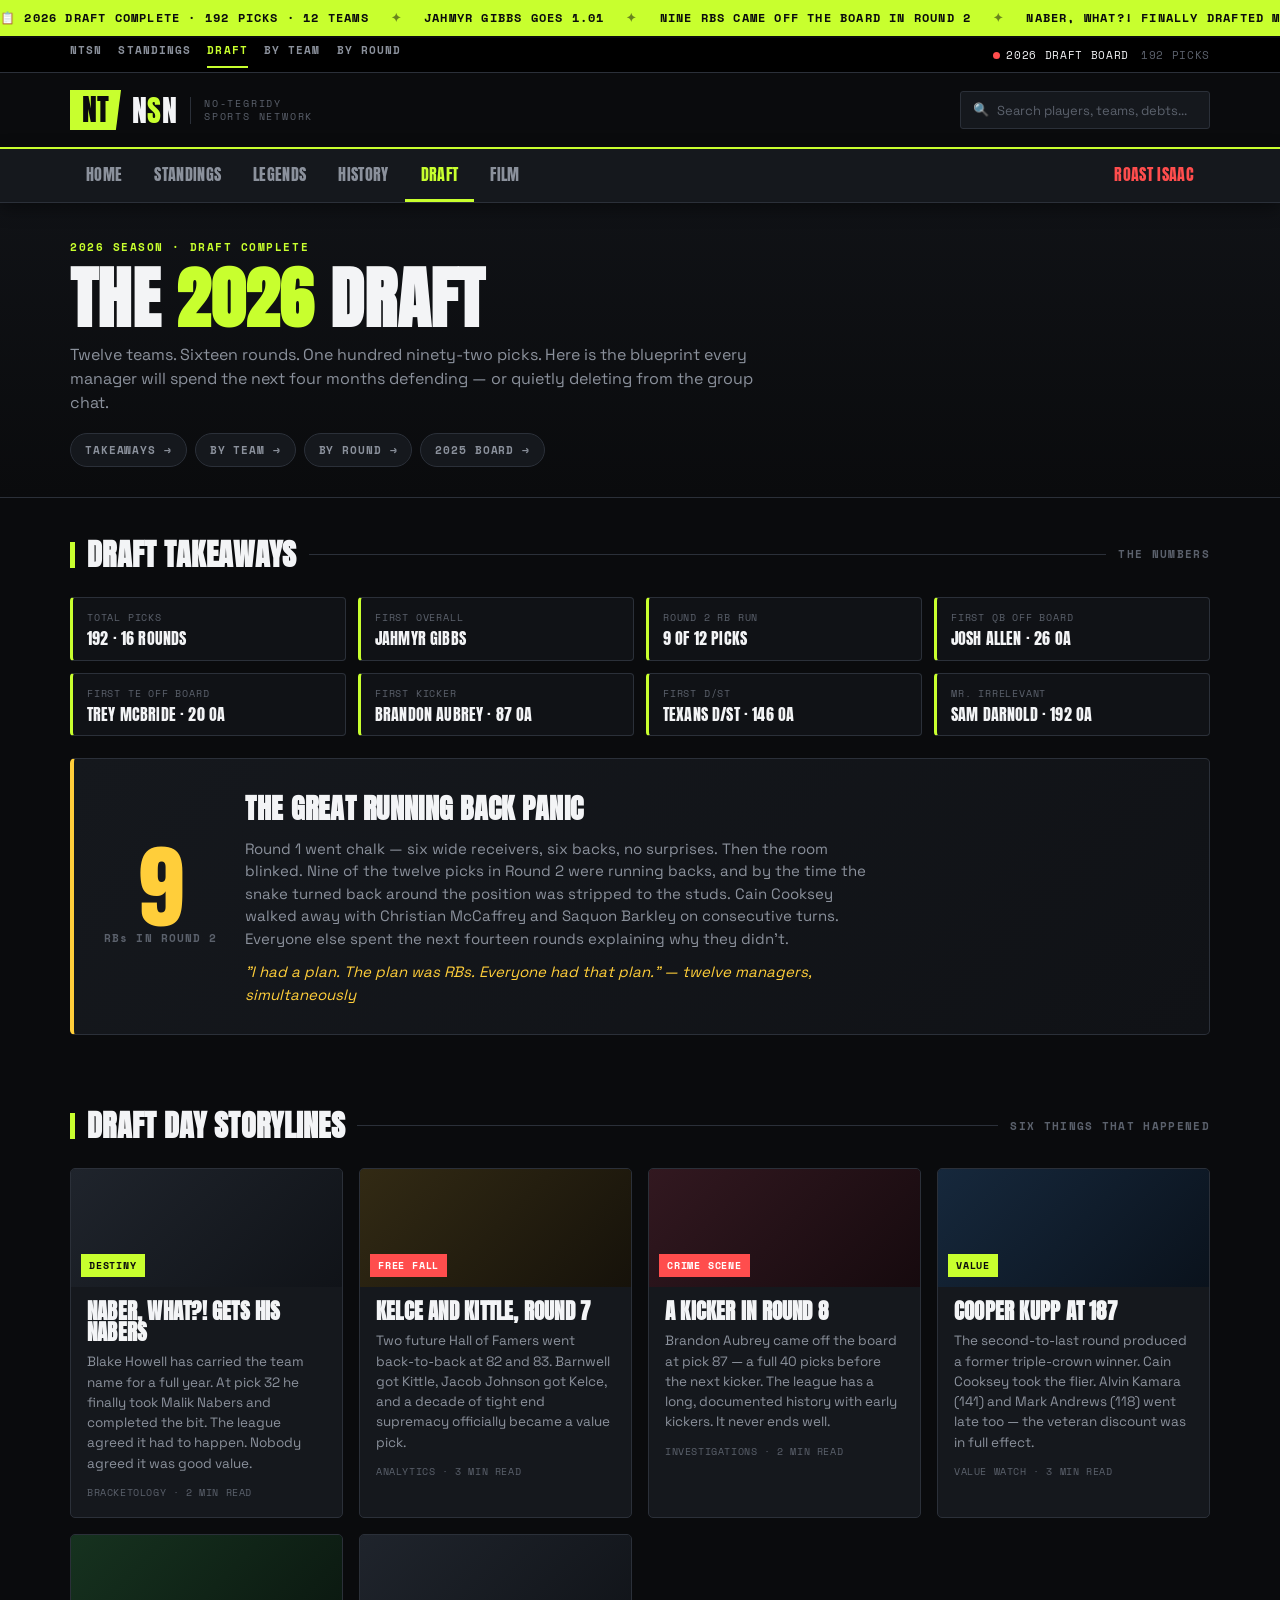
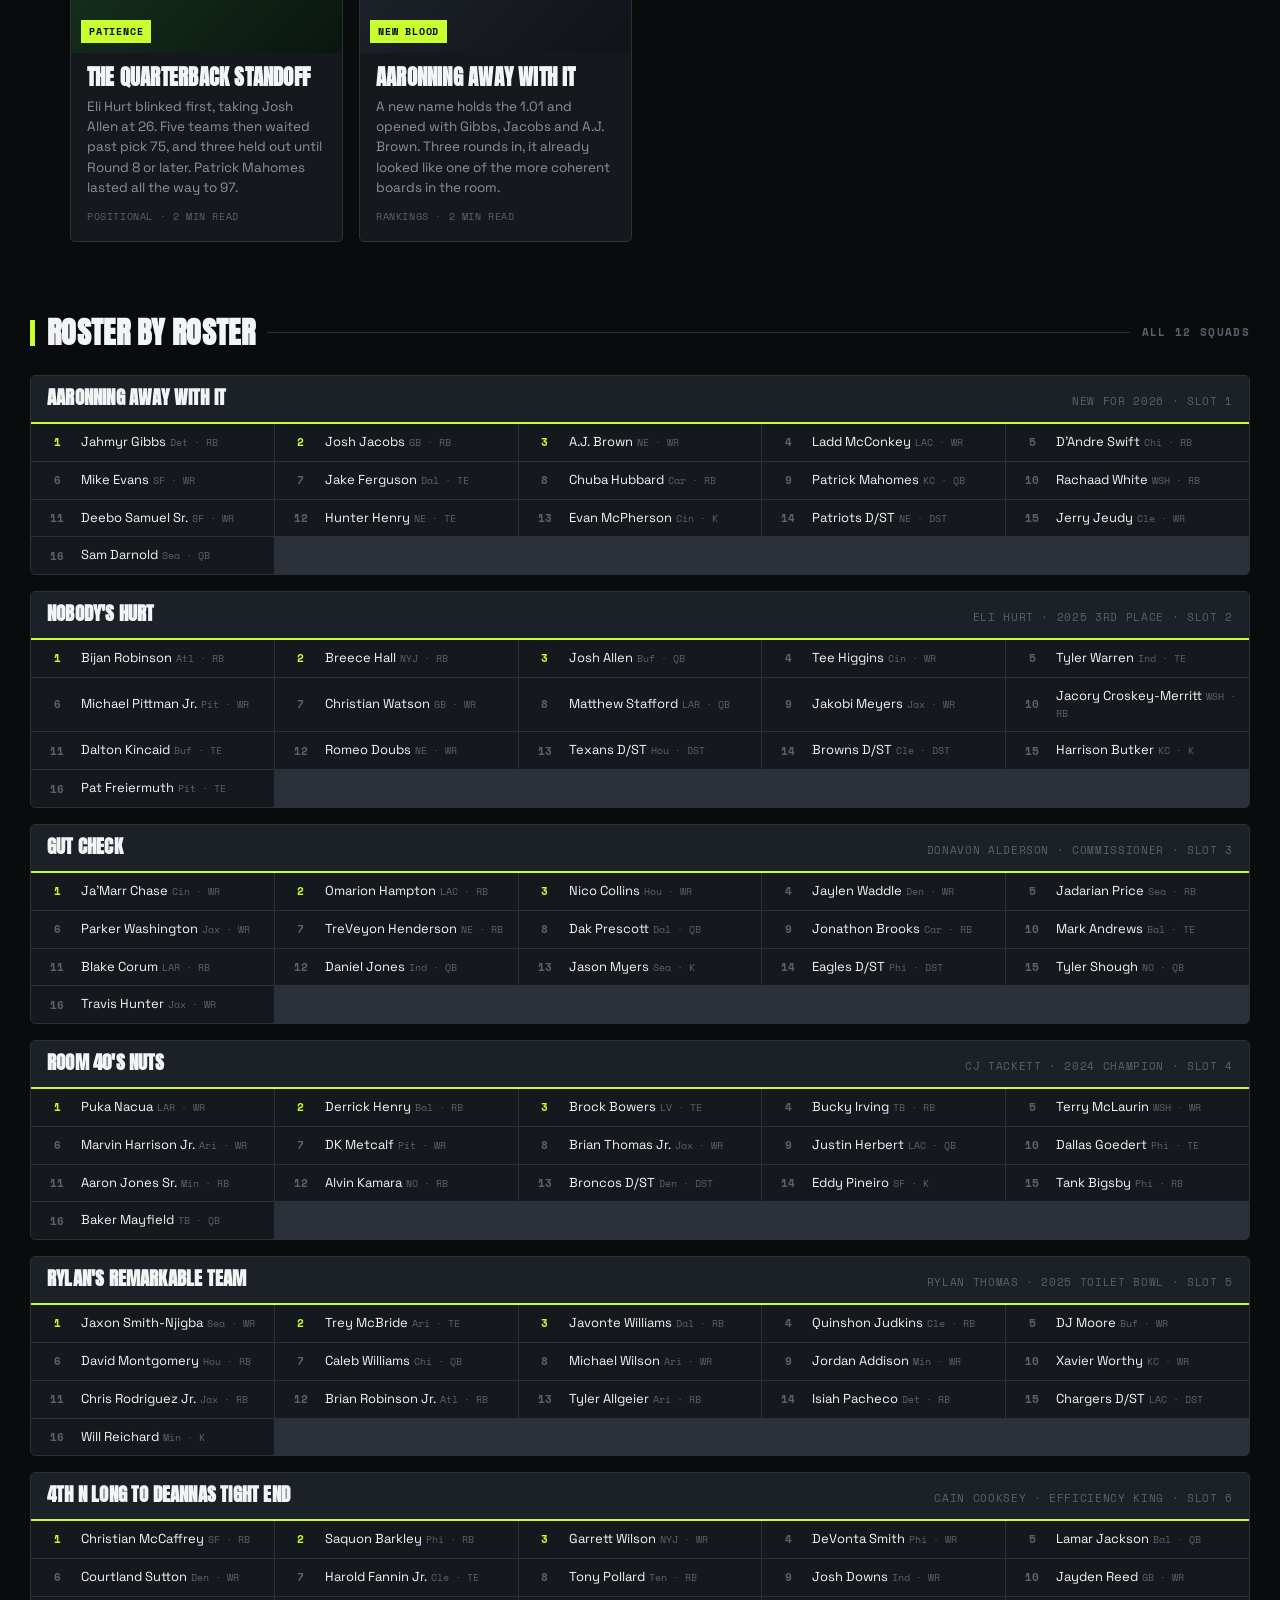
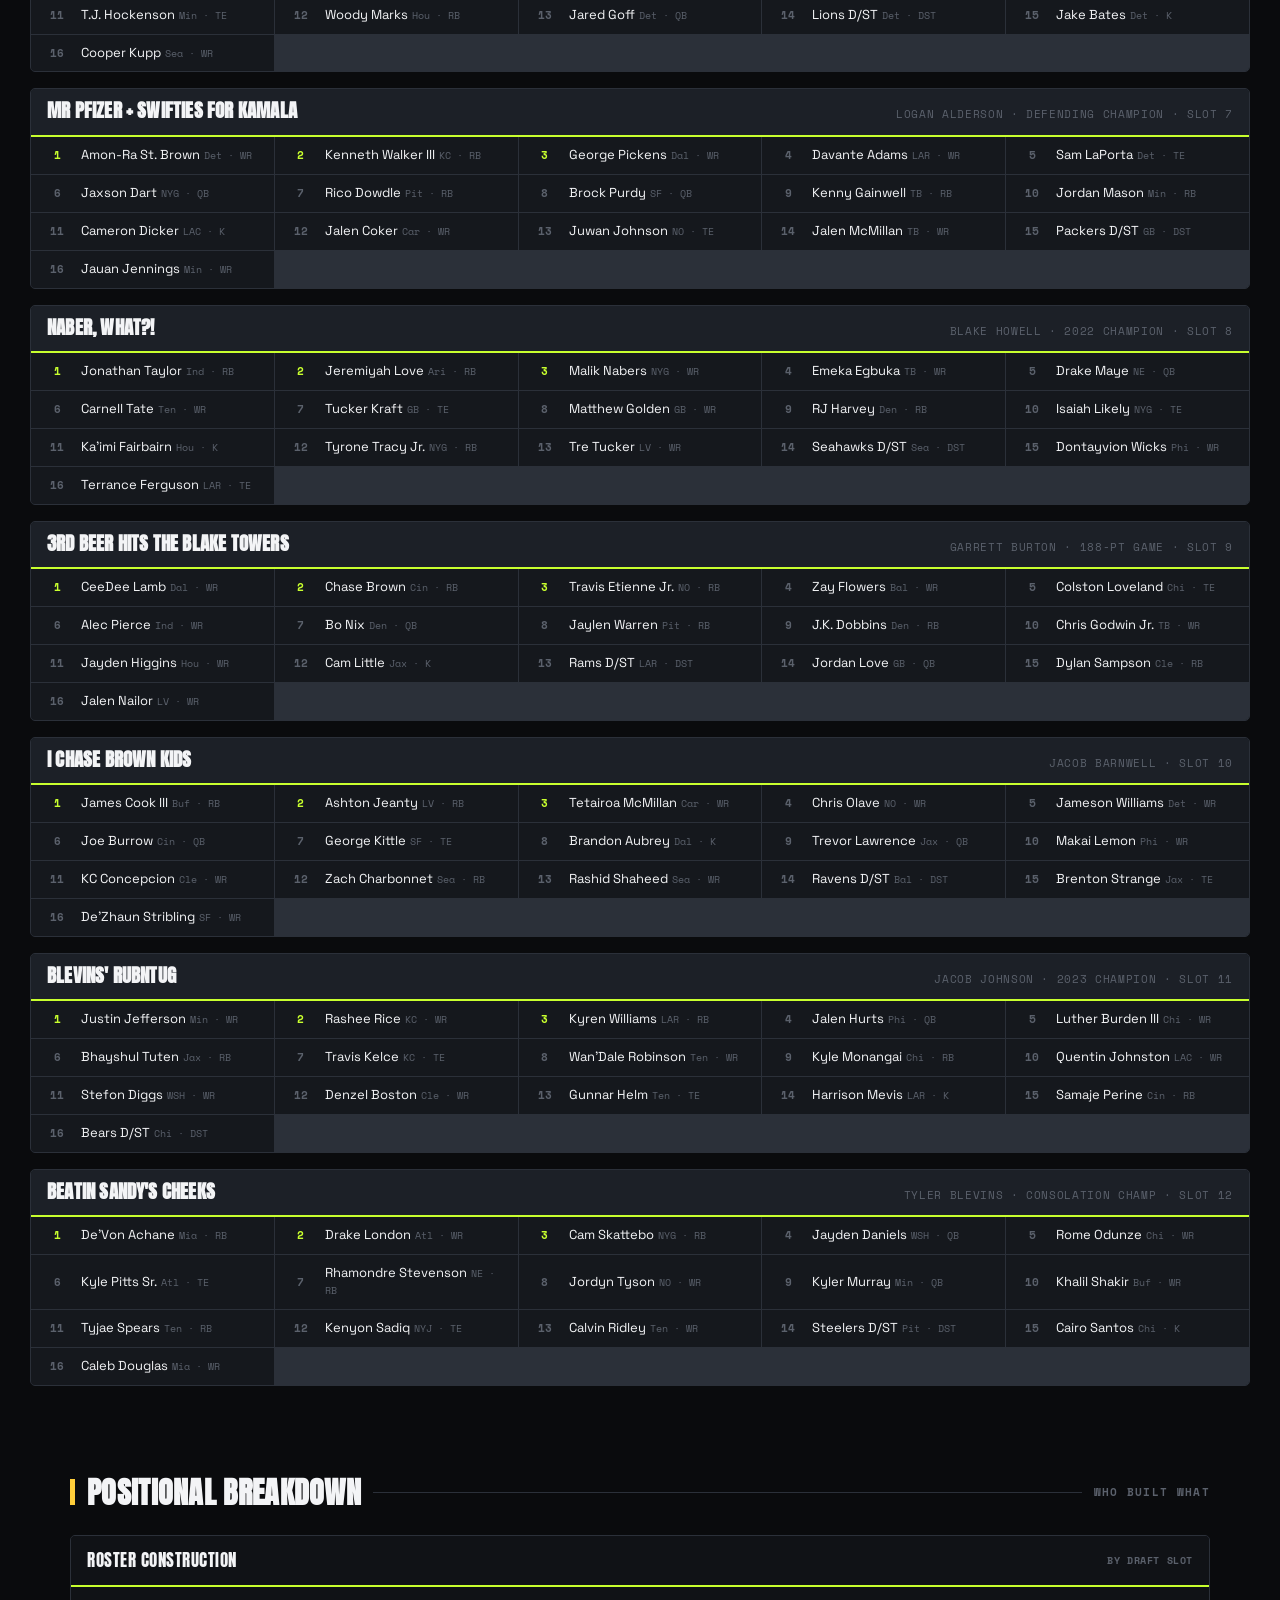
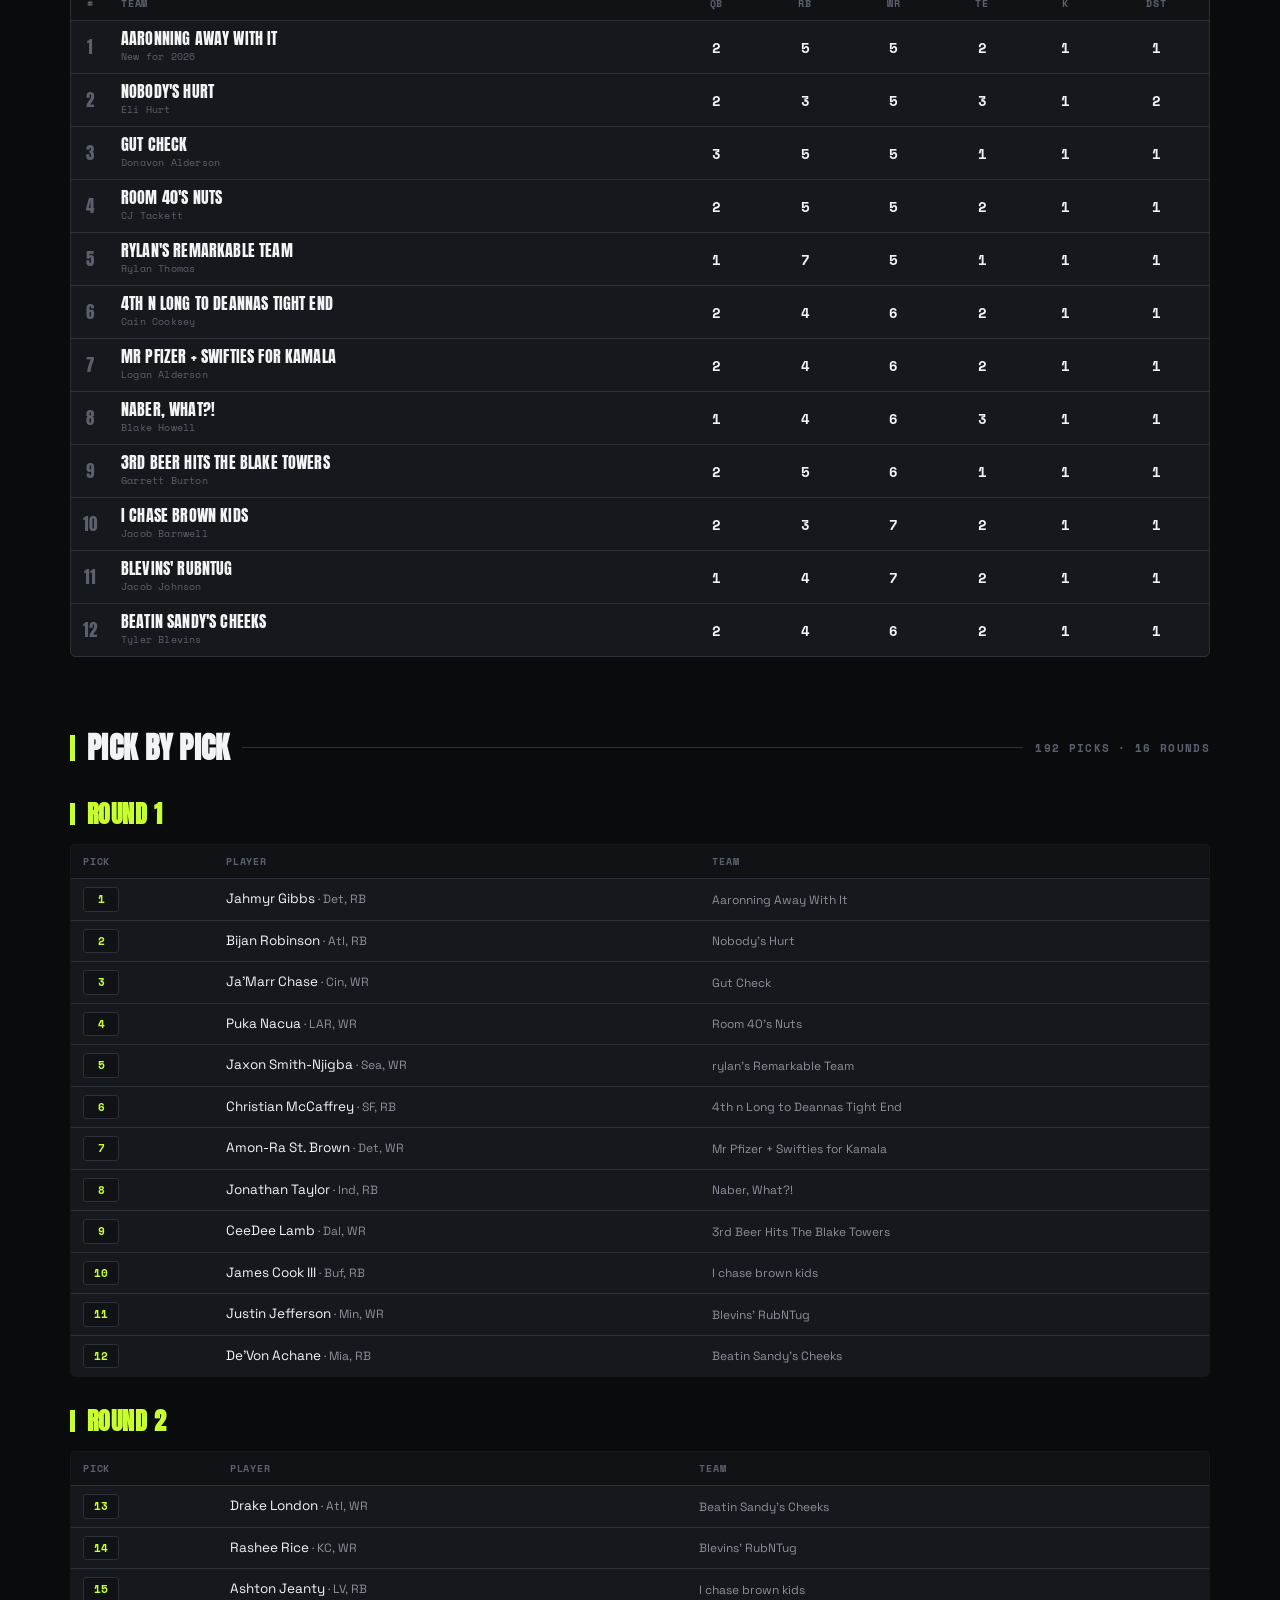
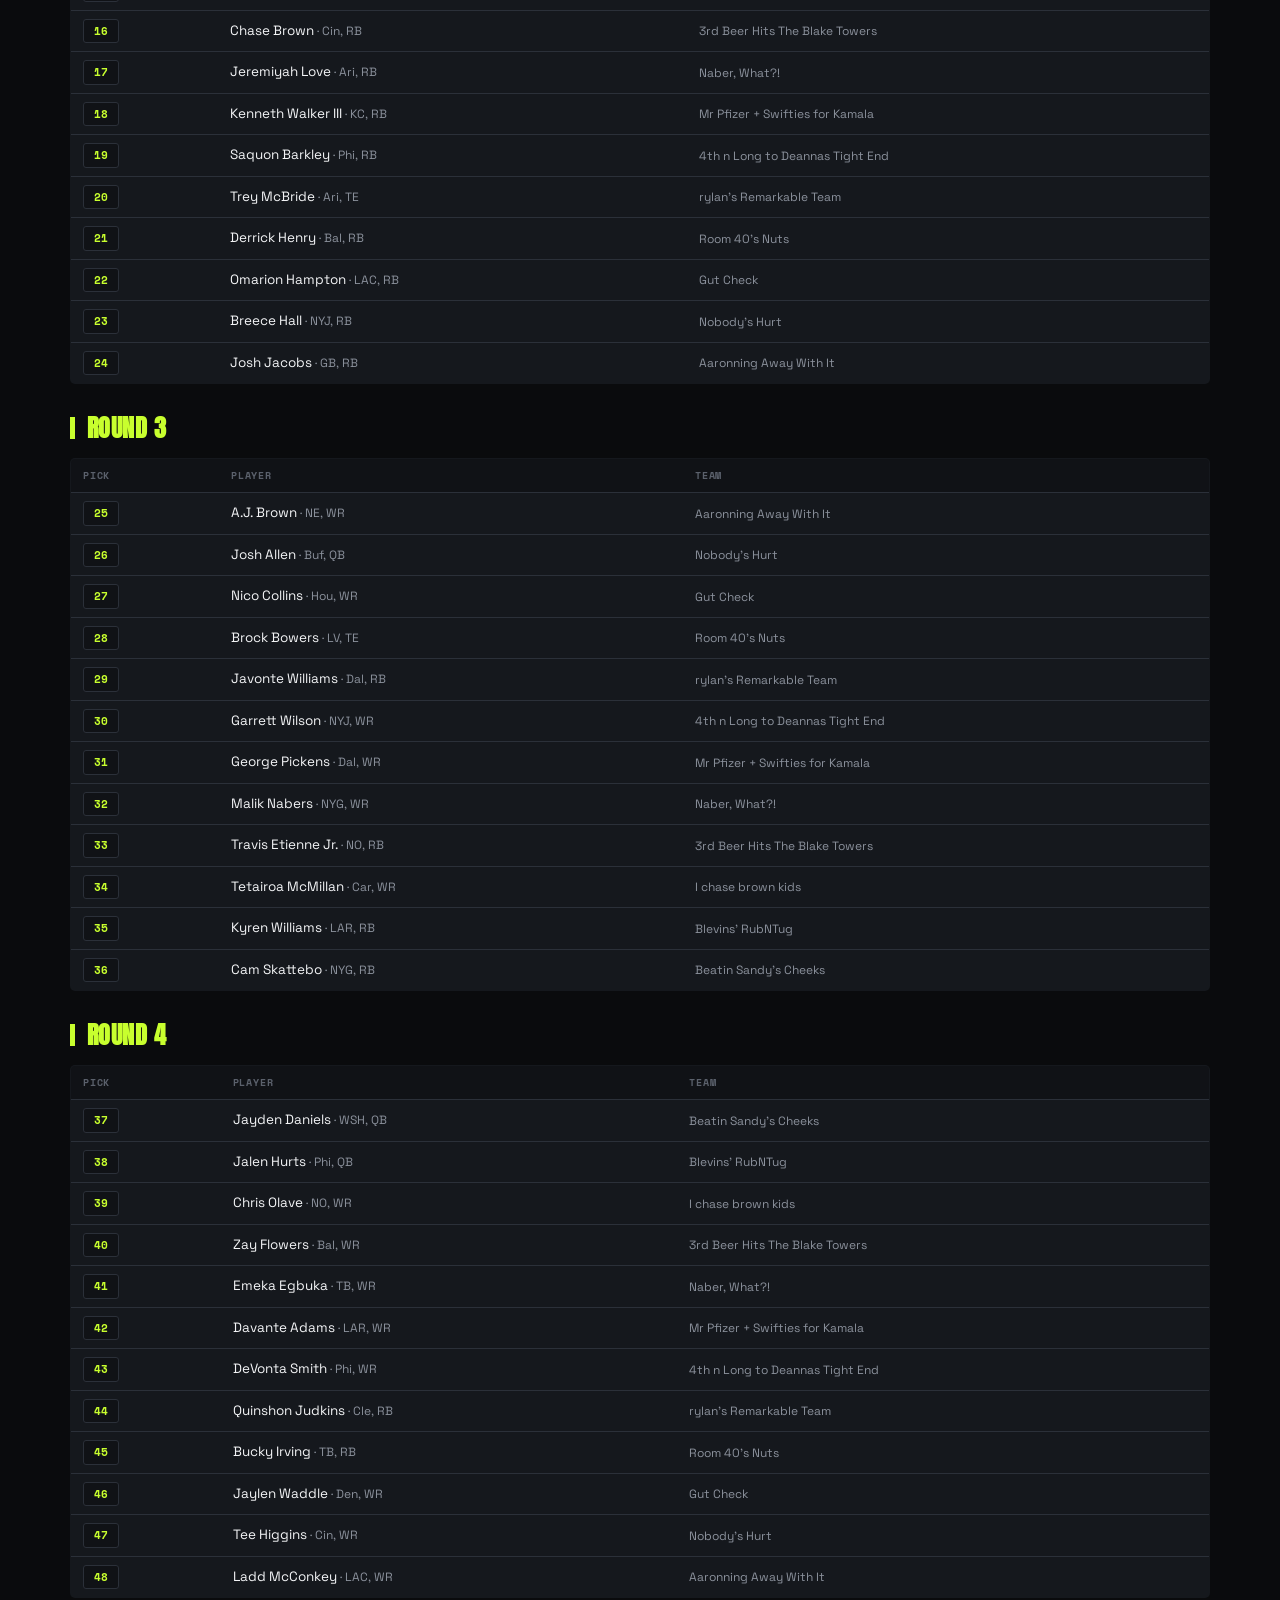
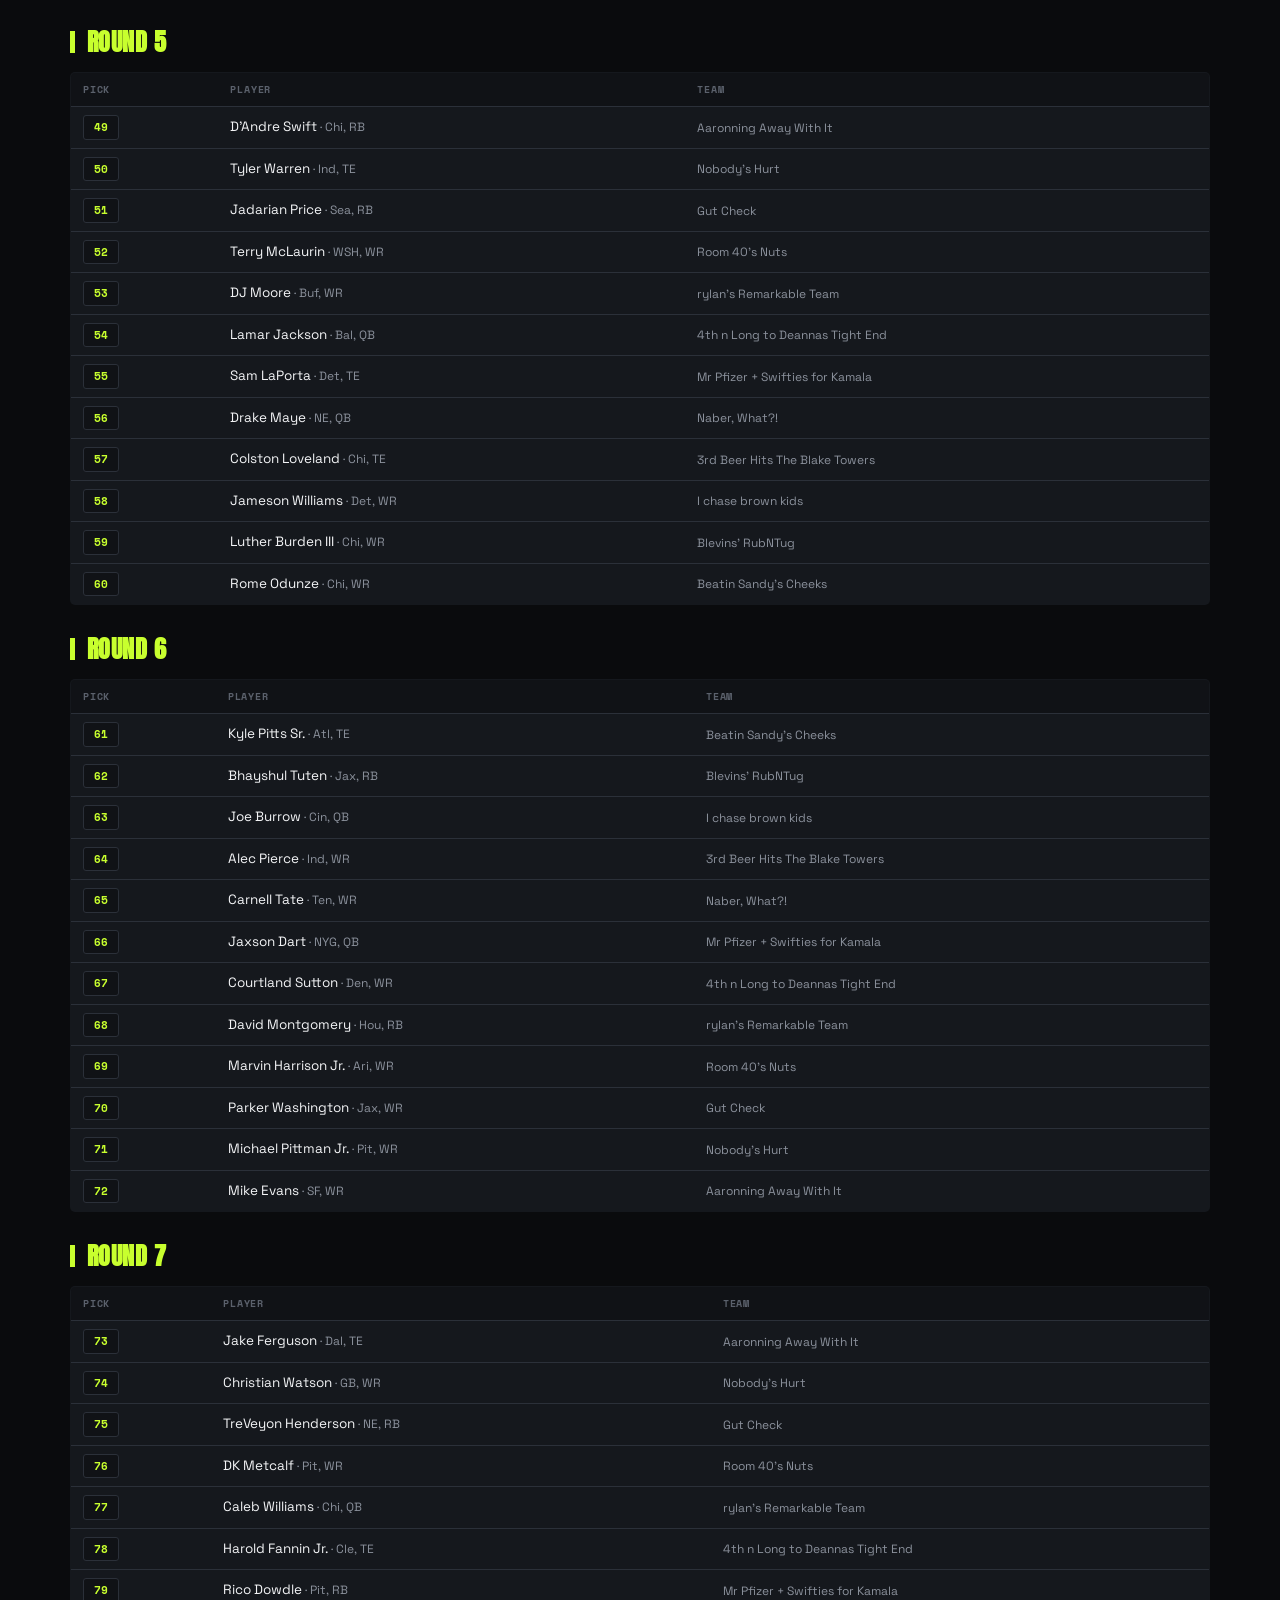
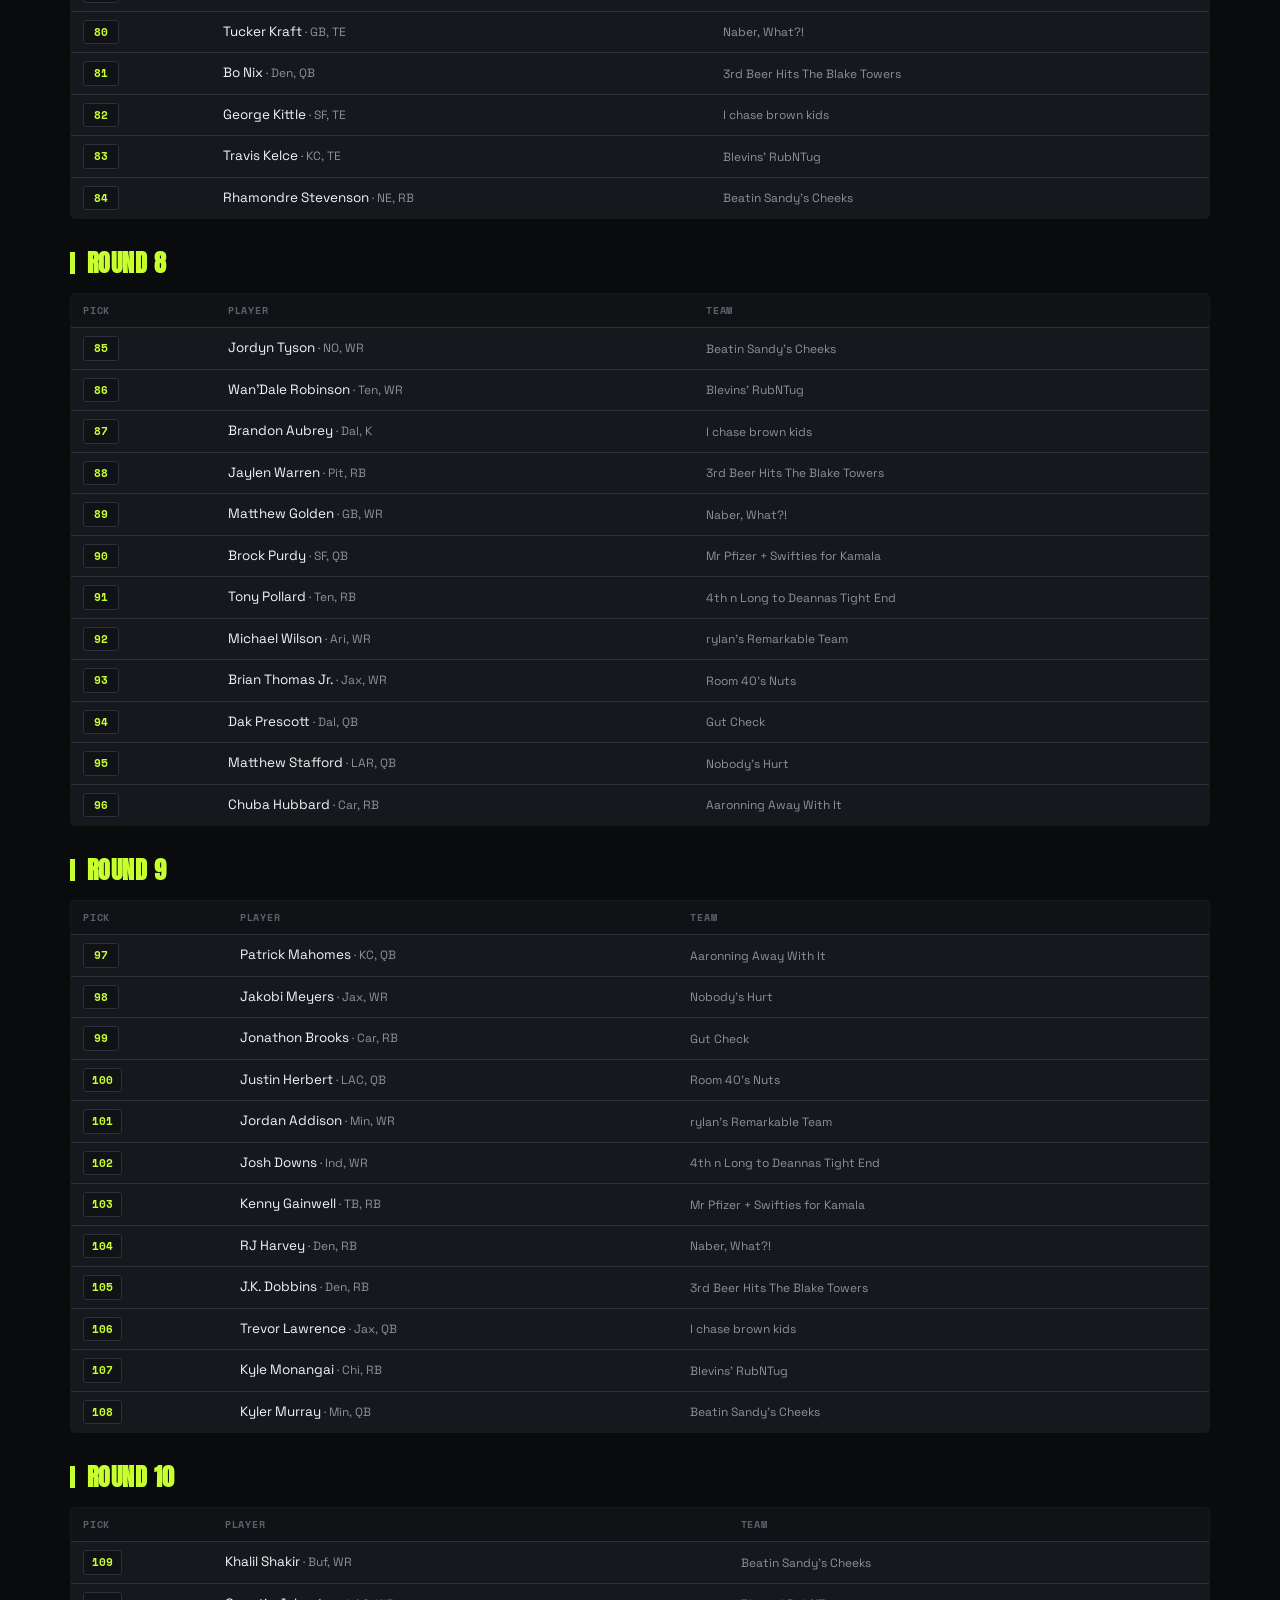
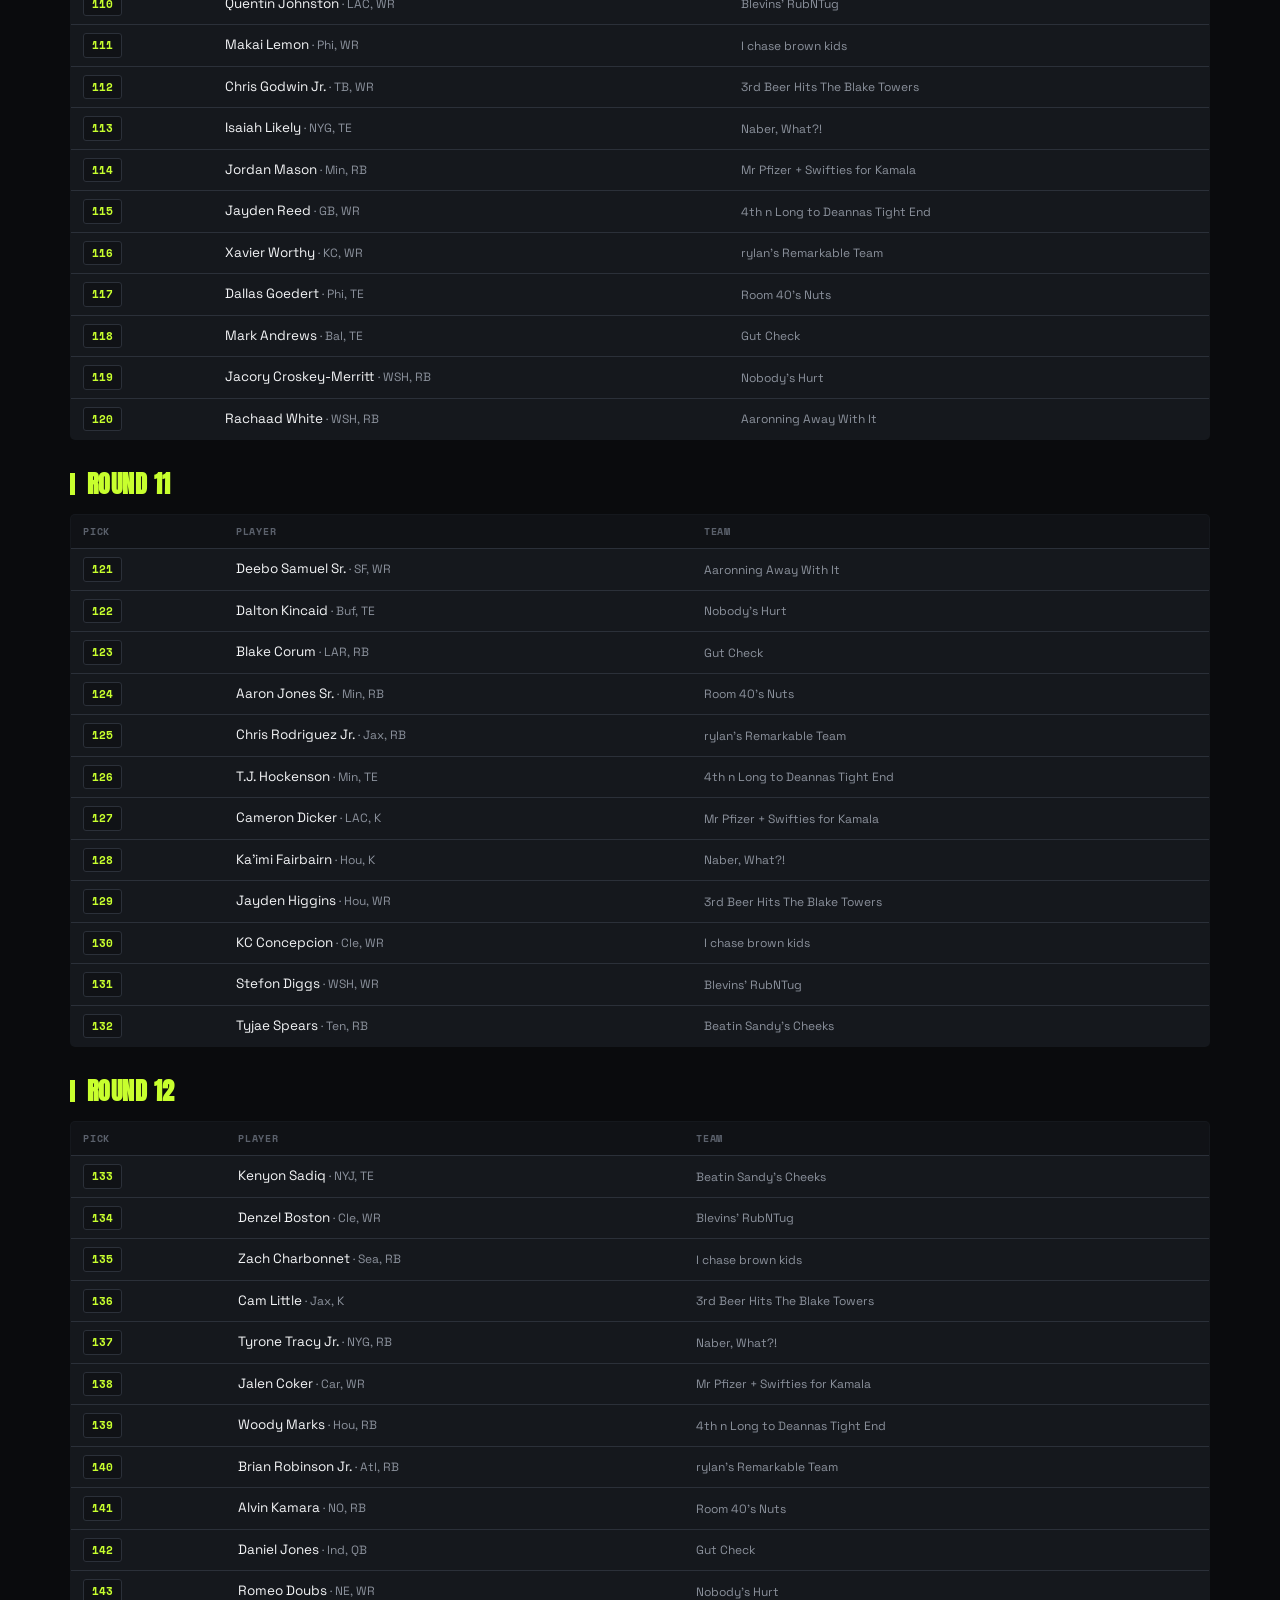
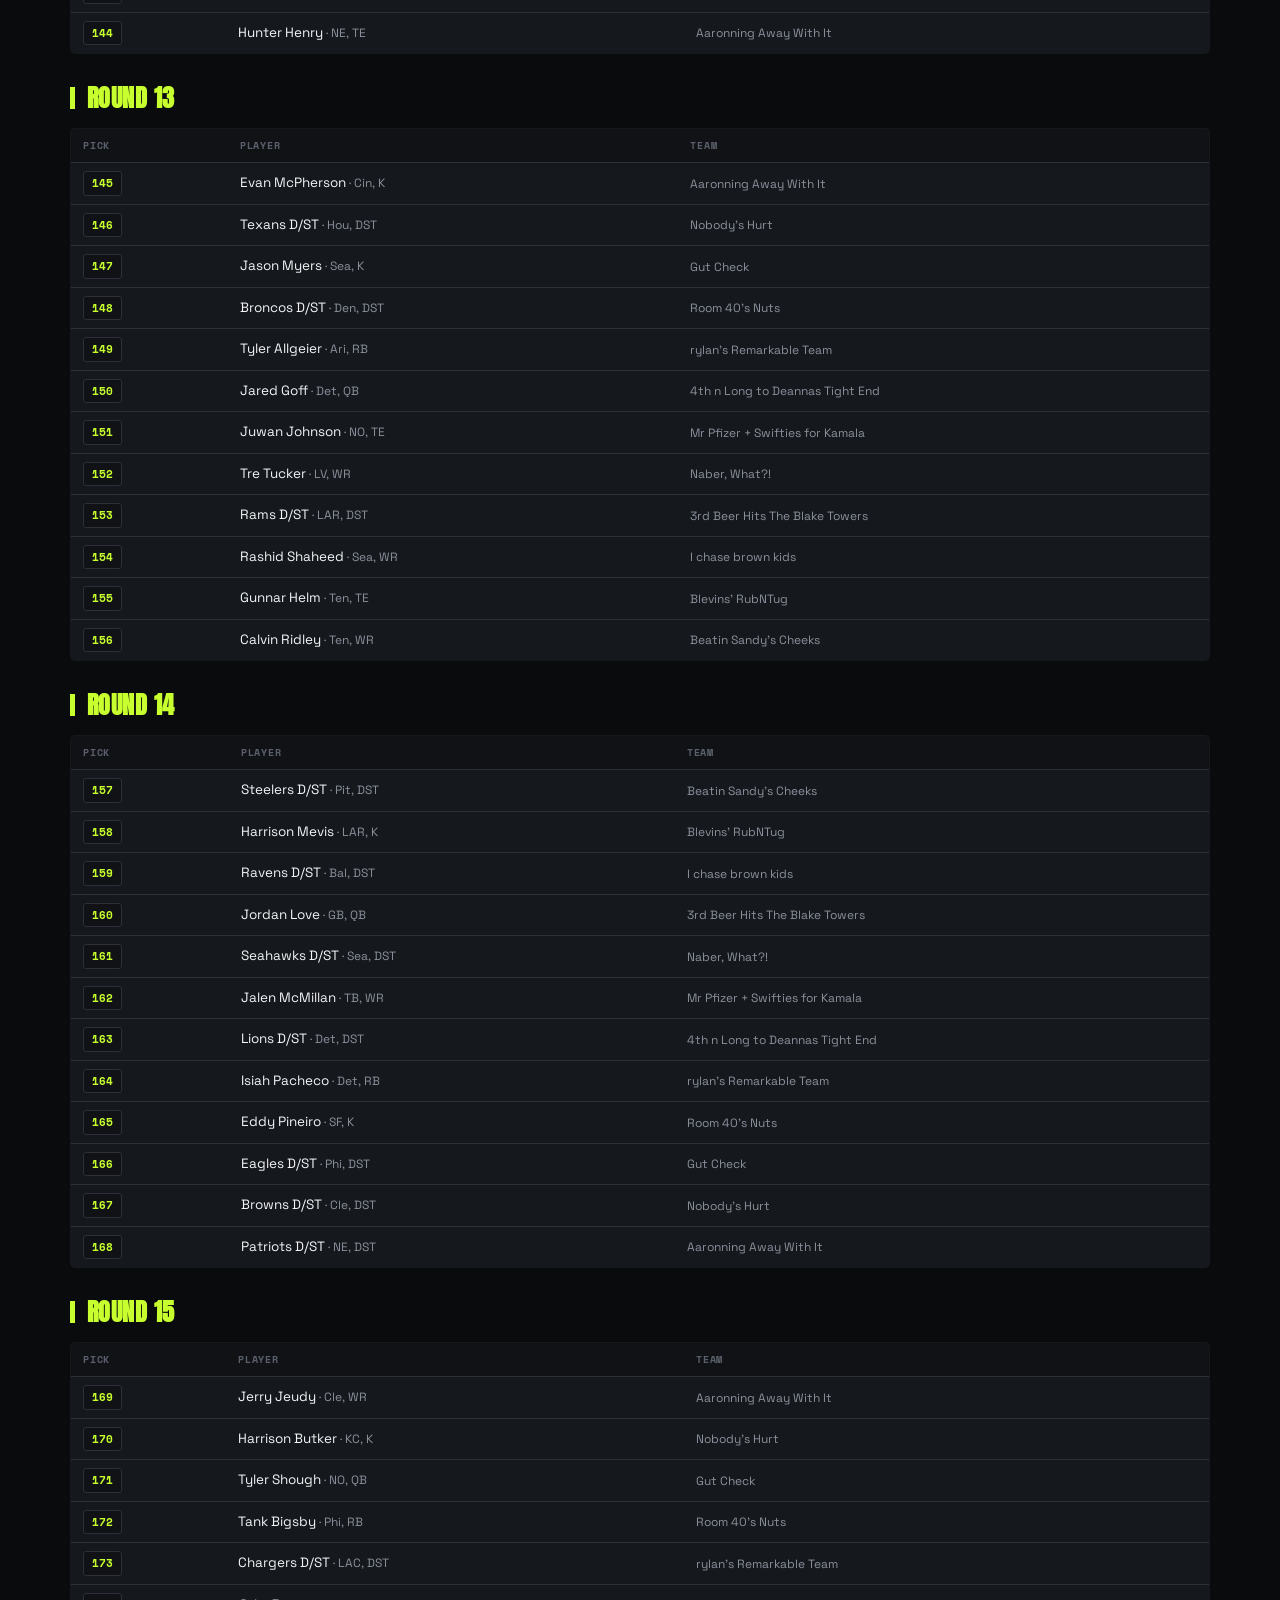
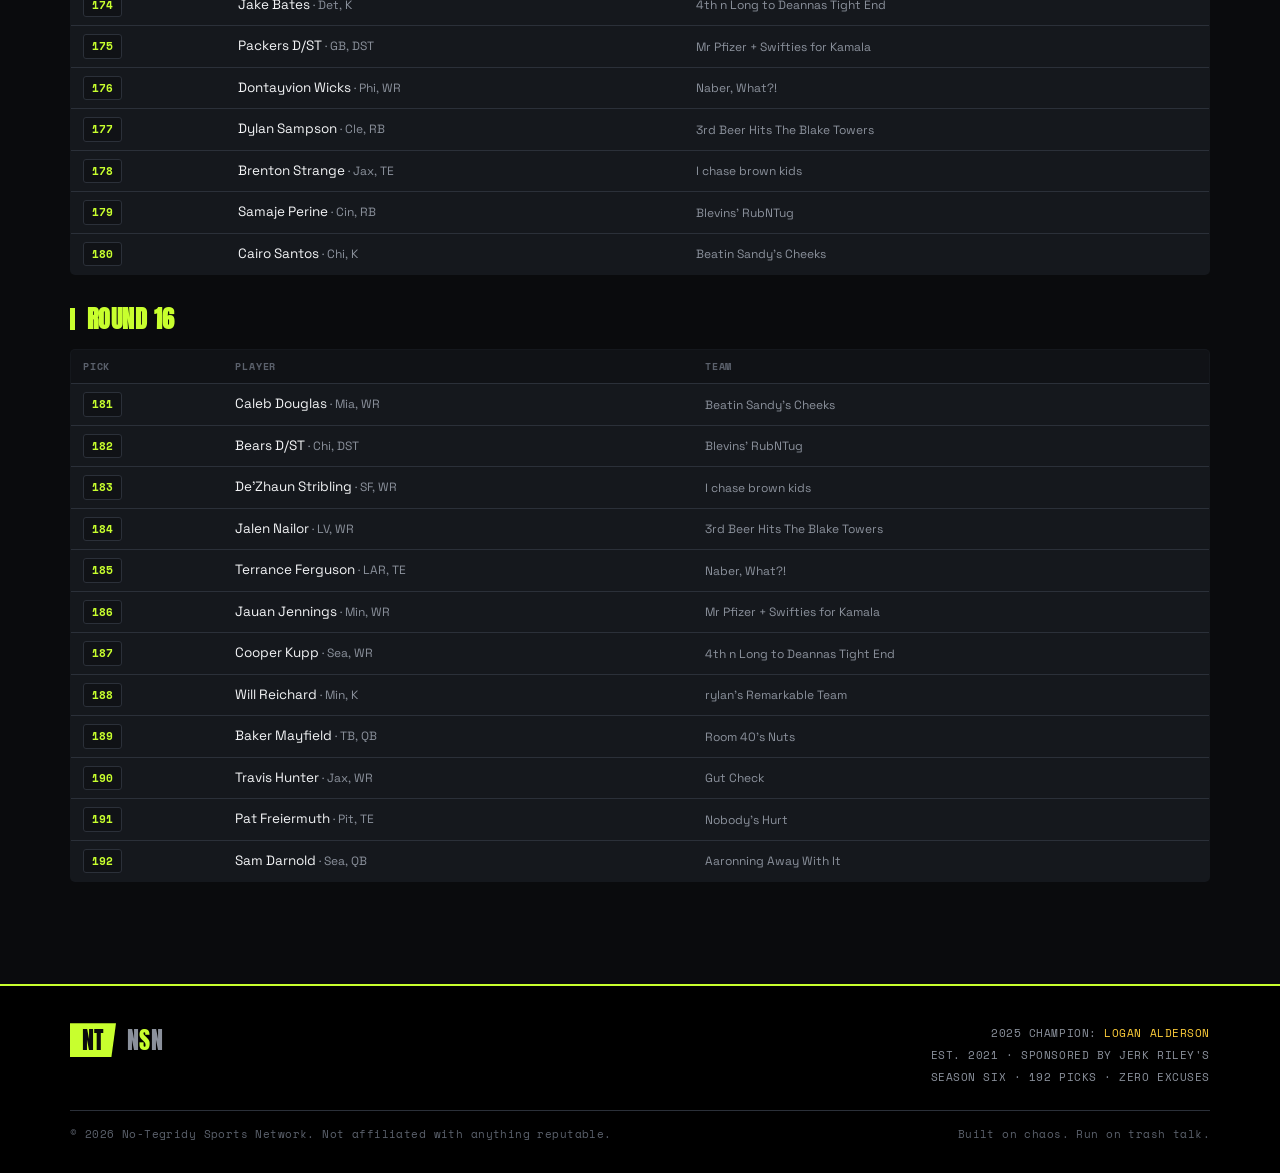
==== draft-2026.html @ e588602c "Add 2026 draft board and point site nav at it Adds draft-2026.html covering the completed 2026 draft" ====
<!DOCTYPE html>
<html lang="en">
<head>
    <meta charset="UTF-8">
    <meta name="viewport" content="width=device-width, initial-scale=1.0">
    <title>2026 Draft Recap — NTSN | No-Tegridy Fantasy Football</title>
    <meta name="description" content="The complete 2026 No-Tegridy draft board: all 192 picks, 16 rounds, 12 rosters, and the takeaways that will decide the season.">
    <link rel="icon" href="favicon-32x32.png" type="image/png">
    <link rel="preconnect" href="https://fonts.googleapis.com">
    <link rel="preconnect" href="https://fonts.gstatic.com" crossorigin>
    <link href="https://fonts.googleapis.com/css2?family=Anton&family=Space+Grotesk:wght@400;500;700&family=Space+Mono:wght@400;700&display=swap" rel="stylesheet">
    <link rel="stylesheet" href="styles.css?v=ntsn2">
</head>
<body>
<a href="#main" class="skip-link">Skip to main content</a>

<div class="ticker" aria-hidden="true">
    <div class="ticker-track" id="ticker">
        <span class="ticker-item">📋 2026 Draft complete · 192 picks · 12 teams</span>
        <span class="ticker-item">Jahmyr Gibbs goes 1.01</span>
        <span class="ticker-item">Nine RBs came off the board in Round 2</span>
        <span class="ticker-item">Naber, What?! finally drafted Malik Nabers</span>
        <span class="ticker-item">Kelce and Kittle both lasted to Round 7</span>
        <span class="ticker-item">Cooper Kupp went 187th overall</span>
        <span class="ticker-item">Logan still owes an ass tattoo</span>
        <span class="ticker-item">Sponsored by Jerk Riley's</span>
        <span class="ticker-item">Est. 2021</span>
    </div>
</div>

<div class="util">
    <div class="wrap">
        <div class="u-left">
            <a href="index.html">NTSN</a>
            <a href="standings.html">Standings</a>
            <a class="on" href="draft-2026.html">Draft</a>
            <a href="#by-team">By Team</a>
            <a href="#by-round">By Round</a>
        </div>
        <div class="u-right">
            <span class="live"><span class="dot"></span>2026 DRAFT BOARD</span>
            <span>192 PICKS</span>
        </div>
    </div>
</div>

<div class="masthead">
    <div class="wrap">
        <a class="logo" href="index.html" aria-label="NTSN home">
            <span class="mark">NT</span>
            <span class="word">N<b>S</b>N</span>
            <span class="tag">No-Tegridy<br>Sports Network</span>
        </a>
        <div class="mh-search" aria-hidden="true">
            <span>🔍</span><input type="text" placeholder="Search players, teams, debts...">
        </div>
    </div>
</div>

<nav class="subnav" id="top" aria-label="Main">
    <div class="wrap">
        <a href="index.html">Home</a>
        <a href="standings.html">Standings</a>
        <a href="group.html">Legends</a>
        <a href="past-seasons.html">History</a>
        <a class="on" href="draft-2026.html">Draft</a>
        <a href="pictures.html">Film</a>
        <a class="roast" href="roasting-isaac.html">Roast Isaac</a>
    </div>
</nav>

<main id="main">

<div class="page-title-band">
    <div class="wrap">
        <div class="eyebrow">2026 Season · Draft Complete</div>
        <h1>The <em>2026</em> Draft</h1>
        <p class="dek">Twelve teams. Sixteen rounds. One hundred ninety-two picks. Here is the blueprint every manager will spend the next four months defending — or quietly deleting from the group chat.</p>
        <div class="chip-bar" style="margin-top:18px; margin-bottom:0;">
            <a href="#takeaways" class="chip">Takeaways →</a>
            <a href="#by-team" class="chip">By Team →</a>
            <a href="#by-round" class="chip">By Round →</a>
            <a href="draft-recap.html" class="chip">2025 Board →</a>
        </div>
    </div>
</div>

<!-- TAKEAWAYS -->
<section class="sec" id="takeaways">
    <div class="wrap">
        <div class="sec-head reveal">
            <span class="bar"></span>
            <h2>Draft Takeaways</h2>
            <span class="rule"></span>
            <span class="sec-sub" style="margin-bottom:0;">THE NUMBERS</span>
        </div>
        <div class="callouts reveal" style="margin-top:0;">
            <div class="callout">
                <div class="lbl">Total Picks</div>
                <div class="val">192 · 16 Rounds</div>
            </div>
            <div class="callout">
                <div class="lbl">First Overall</div>
                <div class="val">Jahmyr Gibbs</div>
            </div>
            <div class="callout">
                <div class="lbl">Round 2 RB Run</div>
                <div class="val">9 of 12 picks</div>
            </div>
            <div class="callout">
                <div class="lbl">First QB Off Board</div>
                <div class="val">Josh Allen · 26 OA</div>
            </div>
            <div class="callout">
                <div class="lbl">First TE Off Board</div>
                <div class="val">Trey McBride · 20 OA</div>
            </div>
            <div class="callout">
                <div class="lbl">First Kicker</div>
                <div class="val">Brandon Aubrey · 87 OA</div>
            </div>
            <div class="callout">
                <div class="lbl">First D/ST</div>
                <div class="val">Texans D/ST · 146 OA</div>
            </div>
            <div class="callout">
                <div class="lbl">Mr. Irrelevant</div>
                <div class="val">Sam Darnold · 192 OA</div>
            </div>
        </div>

        <div class="analysis reveal" style="margin-top:22px;">
            <div class="big">9<small>RBs IN ROUND 2</small></div>
            <div>
                <h3>The Great Running Back Panic</h3>
                <p>Round 1 went chalk — six wide receivers, six backs, no surprises. Then the room blinked. Nine of the twelve picks in Round 2 were running backs, and by the time the snake turned back around the position was stripped to the studs. Cain Cooksey walked away with Christian McCaffrey and Saquon Barkley on consecutive turns. Everyone else spent the next fourteen rounds explaining why they didn't.</p>
                <p class="quote">"I had a plan. The plan was RBs. Everyone had that plan." — twelve managers, simultaneously</p>
            </div>
        </div>
    </div>
</section>

<!-- STORYLINES -->
<section class="sec">
    <div class="wrap">
        <div class="sec-head reveal">
            <span class="bar"></span>
            <h2>Draft Day Storylines</h2>
            <span class="rule"></span>
            <span class="sec-sub" style="margin-bottom:0;">SIX THINGS THAT HAPPENED</span>
        </div>
        <div class="cards reveal">
            <article class="card">
                <div class="thumb"><span class="cat">Destiny</span></div>
                <div class="cbody">
                    <h3>Naber, What?! Gets His Nabers</h3>
                    <p>Blake Howell has carried the team name for a full year. At pick 32 he finally took Malik Nabers and completed the bit. The league agreed it had to happen. Nobody agreed it was good value.</p>
                    <div class="meta">Bracketology · 2 min read</div>
                </div>
            </article>
            <article class="card">
                <div class="thumb g6"><span class="cat">Free Fall</span></div>
                <div class="cbody">
                    <h3>Kelce and Kittle, Round 7</h3>
                    <p>Two future Hall of Famers went back-to-back at 82 and 83. Barnwell got Kittle, Jacob Johnson got Kelce, and a decade of tight end supremacy officially became a value pick.</p>
                    <div class="meta">Analytics · 3 min read</div>
                </div>
            </article>
            <article class="card">
                <div class="thumb g3"><span class="cat">Crime Scene</span></div>
                <div class="cbody">
                    <h3>A Kicker in Round 8</h3>
                    <p>Brandon Aubrey came off the board at pick 87 — a full 40 picks before the next kicker. The league has a long, documented history with early kickers. It never ends well.</p>
                    <div class="meta">Investigations · 2 min read</div>
                </div>
            </article>
            <article class="card">
                <div class="thumb g2"><span class="cat">Value</span></div>
                <div class="cbody">
                    <h3>Cooper Kupp at 187</h3>
                    <p>The second-to-last round produced a former triple-crown winner. Cain Cooksey took the flier. Alvin Kamara (141) and Mark Andrews (118) went late too — the veteran discount was in full effect.</p>
                    <div class="meta">Value Watch · 3 min read</div>
                </div>
            </article>
            <article class="card">
                <div class="thumb g5"><span class="cat">Patience</span></div>
                <div class="cbody">
                    <h3>The Quarterback Standoff</h3>
                    <p>Eli Hurt blinked first, taking Josh Allen at 26. Five teams then waited past pick 75, and three held out until Round 8 or later. Patrick Mahomes lasted all the way to 97.</p>
                    <div class="meta">Positional · 2 min read</div>
                </div>
            </article>
            <article class="card">
                <div class="thumb g4"><span class="cat">New Blood</span></div>
                <div class="cbody">
                    <h3>Aaronning Away With It</h3>
                    <p>A new name holds the 1.01 and opened with Gibbs, Jacobs and A.J. Brown. Three rounds in, it already looked like one of the more coherent boards in the room.</p>
                    <div class="meta">Rankings · 2 min read</div>
                </div>
            </article>
        </div>
    </div>
</section>

<!-- BY TEAM -->
<section class="sec" id="by-team">
    <div class="wrap-wide">
        <div class="sec-head reveal">
            <span class="bar"></span>
            <h2>Roster by Roster</h2>
            <span class="rule"></span>
            <span class="sec-sub" style="margin-bottom:0;">ALL 12 SQUADS</span>
        </div>

        <article class="draft-team reveal" id="t-aawi">
            <div class="draft-team-head">
                <h3>Aaronning Away With It</h3>
                <span class="owner">New for 2026 · Slot 1</span>
            </div>
            <div class="pick-grid">
                <div class="pick"><span class="pn">1</span><span class="pl">Jahmyr Gibbs<span class="pos">Det · RB</span></span></div>
                <div class="pick"><span class="pn">2</span><span class="pl">Josh Jacobs<span class="pos">GB · RB</span></span></div>
                <div class="pick"><span class="pn">3</span><span class="pl">A.J. Brown<span class="pos">NE · WR</span></span></div>
                <div class="pick"><span class="pn">4</span><span class="pl">Ladd McConkey<span class="pos">LAC · WR</span></span></div>
                <div class="pick"><span class="pn">5</span><span class="pl">D'Andre Swift<span class="pos">Chi · RB</span></span></div>
                <div class="pick"><span class="pn">6</span><span class="pl">Mike Evans<span class="pos">SF · WR</span></span></div>
                <div class="pick"><span class="pn">7</span><span class="pl">Jake Ferguson<span class="pos">Dal · TE</span></span></div>
                <div class="pick"><span class="pn">8</span><span class="pl">Chuba Hubbard<span class="pos">Car · RB</span></span></div>
                <div class="pick"><span class="pn">9</span><span class="pl">Patrick Mahomes<span class="pos">KC · QB</span></span></div>
                <div class="pick"><span class="pn">10</span><span class="pl">Rachaad White<span class="pos">WSH · RB</span></span></div>
                <div class="pick"><span class="pn">11</span><span class="pl">Deebo Samuel Sr.<span class="pos">SF · WR</span></span></div>
                <div class="pick"><span class="pn">12</span><span class="pl">Hunter Henry<span class="pos">NE · TE</span></span></div>
                <div class="pick"><span class="pn">13</span><span class="pl">Evan McPherson<span class="pos">Cin · K</span></span></div>
                <div class="pick"><span class="pn">14</span><span class="pl">Patriots D/ST<span class="pos">NE · DST</span></span></div>
                <div class="pick"><span class="pn">15</span><span class="pl">Jerry Jeudy<span class="pos">Cle · WR</span></span></div>
                <div class="pick"><span class="pn">16</span><span class="pl">Sam Darnold<span class="pos">Sea · QB</span></span></div>
            </div>
        </article>

        <article class="draft-team reveal" id="t-nh">
            <div class="draft-team-head">
                <h3>Nobody's Hurt</h3>
                <span class="owner">Eli Hurt · 2025 3rd Place · Slot 2</span>
            </div>
            <div class="pick-grid">
                <div class="pick"><span class="pn">1</span><span class="pl">Bijan Robinson<span class="pos">Atl · RB</span></span></div>
                <div class="pick"><span class="pn">2</span><span class="pl">Breece Hall<span class="pos">NYJ · RB</span></span></div>
                <div class="pick"><span class="pn">3</span><span class="pl">Josh Allen<span class="pos">Buf · QB</span></span></div>
                <div class="pick"><span class="pn">4</span><span class="pl">Tee Higgins<span class="pos">Cin · WR</span></span></div>
                <div class="pick"><span class="pn">5</span><span class="pl">Tyler Warren<span class="pos">Ind · TE</span></span></div>
                <div class="pick"><span class="pn">6</span><span class="pl">Michael Pittman Jr.<span class="pos">Pit · WR</span></span></div>
                <div class="pick"><span class="pn">7</span><span class="pl">Christian Watson<span class="pos">GB · WR</span></span></div>
                <div class="pick"><span class="pn">8</span><span class="pl">Matthew Stafford<span class="pos">LAR · QB</span></span></div>
                <div class="pick"><span class="pn">9</span><span class="pl">Jakobi Meyers<span class="pos">Jax · WR</span></span></div>
                <div class="pick"><span class="pn">10</span><span class="pl">Jacory Croskey-Merritt<span class="pos">WSH · RB</span></span></div>
                <div class="pick"><span class="pn">11</span><span class="pl">Dalton Kincaid<span class="pos">Buf · TE</span></span></div>
                <div class="pick"><span class="pn">12</span><span class="pl">Romeo Doubs<span class="pos">NE · WR</span></span></div>
                <div class="pick"><span class="pn">13</span><span class="pl">Texans D/ST<span class="pos">Hou · DST</span></span></div>
                <div class="pick"><span class="pn">14</span><span class="pl">Browns D/ST<span class="pos">Cle · DST</span></span></div>
                <div class="pick"><span class="pn">15</span><span class="pl">Harrison Butker<span class="pos">KC · K</span></span></div>
                <div class="pick"><span class="pn">16</span><span class="pl">Pat Freiermuth<span class="pos">Pit · TE</span></span></div>
            </div>
        </article>

        <article class="draft-team reveal" id="t-gc">
            <div class="draft-team-head">
                <h3>Gut Check</h3>
                <span class="owner">Donavon Alderson · Commissioner · Slot 3</span>
            </div>
            <div class="pick-grid">
                <div class="pick"><span class="pn">1</span><span class="pl">Ja'Marr Chase<span class="pos">Cin · WR</span></span></div>
                <div class="pick"><span class="pn">2</span><span class="pl">Omarion Hampton<span class="pos">LAC · RB</span></span></div>
                <div class="pick"><span class="pn">3</span><span class="pl">Nico Collins<span class="pos">Hou · WR</span></span></div>
                <div class="pick"><span class="pn">4</span><span class="pl">Jaylen Waddle<span class="pos">Den · WR</span></span></div>
                <div class="pick"><span class="pn">5</span><span class="pl">Jadarian Price<span class="pos">Sea · RB</span></span></div>
                <div class="pick"><span class="pn">6</span><span class="pl">Parker Washington<span class="pos">Jax · WR</span></span></div>
                <div class="pick"><span class="pn">7</span><span class="pl">TreVeyon Henderson<span class="pos">NE · RB</span></span></div>
                <div class="pick"><span class="pn">8</span><span class="pl">Dak Prescott<span class="pos">Dal · QB</span></span></div>
                <div class="pick"><span class="pn">9</span><span class="pl">Jonathon Brooks<span class="pos">Car · RB</span></span></div>
                <div class="pick"><span class="pn">10</span><span class="pl">Mark Andrews<span class="pos">Bal · TE</span></span></div>
                <div class="pick"><span class="pn">11</span><span class="pl">Blake Corum<span class="pos">LAR · RB</span></span></div>
                <div class="pick"><span class="pn">12</span><span class="pl">Daniel Jones<span class="pos">Ind · QB</span></span></div>
                <div class="pick"><span class="pn">13</span><span class="pl">Jason Myers<span class="pos">Sea · K</span></span></div>
                <div class="pick"><span class="pn">14</span><span class="pl">Eagles D/ST<span class="pos">Phi · DST</span></span></div>
                <div class="pick"><span class="pn">15</span><span class="pl">Tyler Shough<span class="pos">NO · QB</span></span></div>
                <div class="pick"><span class="pn">16</span><span class="pl">Travis Hunter<span class="pos">Jax · WR</span></span></div>
            </div>
        </article>

        <article class="draft-team reveal" id="t-r40">
            <div class="draft-team-head">
                <h3>Room 40's Nuts</h3>
                <span class="owner">CJ Tackett · 2024 Champion · Slot 4</span>
            </div>
            <div class="pick-grid">
                <div class="pick"><span class="pn">1</span><span class="pl">Puka Nacua<span class="pos">LAR · WR</span></span></div>
                <div class="pick"><span class="pn">2</span><span class="pl">Derrick Henry<span class="pos">Bal · RB</span></span></div>
                <div class="pick"><span class="pn">3</span><span class="pl">Brock Bowers<span class="pos">LV · TE</span></span></div>
                <div class="pick"><span class="pn">4</span><span class="pl">Bucky Irving<span class="pos">TB · RB</span></span></div>
                <div class="pick"><span class="pn">5</span><span class="pl">Terry McLaurin<span class="pos">WSH · WR</span></span></div>
                <div class="pick"><span class="pn">6</span><span class="pl">Marvin Harrison Jr.<span class="pos">Ari · WR</span></span></div>
                <div class="pick"><span class="pn">7</span><span class="pl">DK Metcalf<span class="pos">Pit · WR</span></span></div>
                <div class="pick"><span class="pn">8</span><span class="pl">Brian Thomas Jr.<span class="pos">Jax · WR</span></span></div>
                <div class="pick"><span class="pn">9</span><span class="pl">Justin Herbert<span class="pos">LAC · QB</span></span></div>
                <div class="pick"><span class="pn">10</span><span class="pl">Dallas Goedert<span class="pos">Phi · TE</span></span></div>
                <div class="pick"><span class="pn">11</span><span class="pl">Aaron Jones Sr.<span class="pos">Min · RB</span></span></div>
                <div class="pick"><span class="pn">12</span><span class="pl">Alvin Kamara<span class="pos">NO · RB</span></span></div>
                <div class="pick"><span class="pn">13</span><span class="pl">Broncos D/ST<span class="pos">Den · DST</span></span></div>
                <div class="pick"><span class="pn">14</span><span class="pl">Eddy Pineiro<span class="pos">SF · K</span></span></div>
                <div class="pick"><span class="pn">15</span><span class="pl">Tank Bigsby<span class="pos">Phi · RB</span></span></div>
                <div class="pick"><span class="pn">16</span><span class="pl">Baker Mayfield<span class="pos">TB · QB</span></span></div>
            </div>
        </article>

        <article class="draft-team reveal" id="t-rrt">
            <div class="draft-team-head">
                <h3>rylan's Remarkable Team</h3>
                <span class="owner">Rylan Thomas · 2025 Toilet Bowl · Slot 5</span>
            </div>
            <div class="pick-grid">
                <div class="pick"><span class="pn">1</span><span class="pl">Jaxon Smith-Njigba<span class="pos">Sea · WR</span></span></div>
                <div class="pick"><span class="pn">2</span><span class="pl">Trey McBride<span class="pos">Ari · TE</span></span></div>
                <div class="pick"><span class="pn">3</span><span class="pl">Javonte Williams<span class="pos">Dal · RB</span></span></div>
                <div class="pick"><span class="pn">4</span><span class="pl">Quinshon Judkins<span class="pos">Cle · RB</span></span></div>
                <div class="pick"><span class="pn">5</span><span class="pl">DJ Moore<span class="pos">Buf · WR</span></span></div>
                <div class="pick"><span class="pn">6</span><span class="pl">David Montgomery<span class="pos">Hou · RB</span></span></div>
                <div class="pick"><span class="pn">7</span><span class="pl">Caleb Williams<span class="pos">Chi · QB</span></span></div>
                <div class="pick"><span class="pn">8</span><span class="pl">Michael Wilson<span class="pos">Ari · WR</span></span></div>
                <div class="pick"><span class="pn">9</span><span class="pl">Jordan Addison<span class="pos">Min · WR</span></span></div>
                <div class="pick"><span class="pn">10</span><span class="pl">Xavier Worthy<span class="pos">KC · WR</span></span></div>
                <div class="pick"><span class="pn">11</span><span class="pl">Chris Rodriguez Jr.<span class="pos">Jax · RB</span></span></div>
                <div class="pick"><span class="pn">12</span><span class="pl">Brian Robinson Jr.<span class="pos">Atl · RB</span></span></div>
                <div class="pick"><span class="pn">13</span><span class="pl">Tyler Allgeier<span class="pos">Ari · RB</span></span></div>
                <div class="pick"><span class="pn">14</span><span class="pl">Isiah Pacheco<span class="pos">Det · RB</span></span></div>
                <div class="pick"><span class="pn">15</span><span class="pl">Chargers D/ST<span class="pos">LAC · DST</span></span></div>
                <div class="pick"><span class="pn">16</span><span class="pl">Will Reichard<span class="pos">Min · K</span></span></div>
            </div>
        </article>

        <article class="draft-team reveal" id="t-fnl">
            <div class="draft-team-head">
                <h3>4th n Long to Deannas Tight End</h3>
                <span class="owner">Cain Cooksey · Efficiency King · Slot 6</span>
            </div>
            <div class="pick-grid">
                <div class="pick"><span class="pn">1</span><span class="pl">Christian McCaffrey<span class="pos">SF · RB</span></span></div>
                <div class="pick"><span class="pn">2</span><span class="pl">Saquon Barkley<span class="pos">Phi · RB</span></span></div>
                <div class="pick"><span class="pn">3</span><span class="pl">Garrett Wilson<span class="pos">NYJ · WR</span></span></div>
                <div class="pick"><span class="pn">4</span><span class="pl">DeVonta Smith<span class="pos">Phi · WR</span></span></div>
                <div class="pick"><span class="pn">5</span><span class="pl">Lamar Jackson<span class="pos">Bal · QB</span></span></div>
                <div class="pick"><span class="pn">6</span><span class="pl">Courtland Sutton<span class="pos">Den · WR</span></span></div>
                <div class="pick"><span class="pn">7</span><span class="pl">Harold Fannin Jr.<span class="pos">Cle · TE</span></span></div>
                <div class="pick"><span class="pn">8</span><span class="pl">Tony Pollard<span class="pos">Ten · RB</span></span></div>
                <div class="pick"><span class="pn">9</span><span class="pl">Josh Downs<span class="pos">Ind · WR</span></span></div>
                <div class="pick"><span class="pn">10</span><span class="pl">Jayden Reed<span class="pos">GB · WR</span></span></div>
                <div class="pick"><span class="pn">11</span><span class="pl">T.J. Hockenson<span class="pos">Min · TE</span></span></div>
                <div class="pick"><span class="pn">12</span><span class="pl">Woody Marks<span class="pos">Hou · RB</span></span></div>
                <div class="pick"><span class="pn">13</span><span class="pl">Jared Goff<span class="pos">Det · QB</span></span></div>
                <div class="pick"><span class="pn">14</span><span class="pl">Lions D/ST<span class="pos">Det · DST</span></span></div>
                <div class="pick"><span class="pn">15</span><span class="pl">Jake Bates<span class="pos">Det · K</span></span></div>
                <div class="pick"><span class="pn">16</span><span class="pl">Cooper Kupp<span class="pos">Sea · WR</span></span></div>
            </div>
        </article>

        <article class="draft-team reveal" id="t-mps">
            <div class="draft-team-head">
                <h3>Mr Pfizer + Swifties for Kamala</h3>
                <span class="owner">Logan Alderson · Defending Champion · Slot 7</span>
            </div>
            <div class="pick-grid">
                <div class="pick"><span class="pn">1</span><span class="pl">Amon-Ra St. Brown<span class="pos">Det · WR</span></span></div>
                <div class="pick"><span class="pn">2</span><span class="pl">Kenneth Walker III<span class="pos">KC · RB</span></span></div>
                <div class="pick"><span class="pn">3</span><span class="pl">George Pickens<span class="pos">Dal · WR</span></span></div>
                <div class="pick"><span class="pn">4</span><span class="pl">Davante Adams<span class="pos">LAR · WR</span></span></div>
                <div class="pick"><span class="pn">5</span><span class="pl">Sam LaPorta<span class="pos">Det · TE</span></span></div>
                <div class="pick"><span class="pn">6</span><span class="pl">Jaxson Dart<span class="pos">NYG · QB</span></span></div>
                <div class="pick"><span class="pn">7</span><span class="pl">Rico Dowdle<span class="pos">Pit · RB</span></span></div>
                <div class="pick"><span class="pn">8</span><span class="pl">Brock Purdy<span class="pos">SF · QB</span></span></div>
                <div class="pick"><span class="pn">9</span><span class="pl">Kenny Gainwell<span class="pos">TB · RB</span></span></div>
                <div class="pick"><span class="pn">10</span><span class="pl">Jordan Mason<span class="pos">Min · RB</span></span></div>
                <div class="pick"><span class="pn">11</span><span class="pl">Cameron Dicker<span class="pos">LAC · K</span></span></div>
                <div class="pick"><span class="pn">12</span><span class="pl">Jalen Coker<span class="pos">Car · WR</span></span></div>
                <div class="pick"><span class="pn">13</span><span class="pl">Juwan Johnson<span class="pos">NO · TE</span></span></div>
                <div class="pick"><span class="pn">14</span><span class="pl">Jalen McMillan<span class="pos">TB · WR</span></span></div>
                <div class="pick"><span class="pn">15</span><span class="pl">Packers D/ST<span class="pos">GB · DST</span></span></div>
                <div class="pick"><span class="pn">16</span><span class="pl">Jauan Jennings<span class="pos">Min · WR</span></span></div>
            </div>
        </article>

        <article class="draft-team reveal" id="t-nw">
            <div class="draft-team-head">
                <h3>Naber, What?!</h3>
                <span class="owner">Blake Howell · 2022 Champion · Slot 8</span>
            </div>
            <div class="pick-grid">
                <div class="pick"><span class="pn">1</span><span class="pl">Jonathan Taylor<span class="pos">Ind · RB</span></span></div>
                <div class="pick"><span class="pn">2</span><span class="pl">Jeremiyah Love<span class="pos">Ari · RB</span></span></div>
                <div class="pick"><span class="pn">3</span><span class="pl">Malik Nabers<span class="pos">NYG · WR</span></span></div>
                <div class="pick"><span class="pn">4</span><span class="pl">Emeka Egbuka<span class="pos">TB · WR</span></span></div>
                <div class="pick"><span class="pn">5</span><span class="pl">Drake Maye<span class="pos">NE · QB</span></span></div>
                <div class="pick"><span class="pn">6</span><span class="pl">Carnell Tate<span class="pos">Ten · WR</span></span></div>
                <div class="pick"><span class="pn">7</span><span class="pl">Tucker Kraft<span class="pos">GB · TE</span></span></div>
                <div class="pick"><span class="pn">8</span><span class="pl">Matthew Golden<span class="pos">GB · WR</span></span></div>
                <div class="pick"><span class="pn">9</span><span class="pl">RJ Harvey<span class="pos">Den · RB</span></span></div>
                <div class="pick"><span class="pn">10</span><span class="pl">Isaiah Likely<span class="pos">NYG · TE</span></span></div>
                <div class="pick"><span class="pn">11</span><span class="pl">Ka'imi Fairbairn<span class="pos">Hou · K</span></span></div>
                <div class="pick"><span class="pn">12</span><span class="pl">Tyrone Tracy Jr.<span class="pos">NYG · RB</span></span></div>
                <div class="pick"><span class="pn">13</span><span class="pl">Tre Tucker<span class="pos">LV · WR</span></span></div>
                <div class="pick"><span class="pn">14</span><span class="pl">Seahawks D/ST<span class="pos">Sea · DST</span></span></div>
                <div class="pick"><span class="pn">15</span><span class="pl">Dontayvion Wicks<span class="pos">Phi · WR</span></span></div>
                <div class="pick"><span class="pn">16</span><span class="pl">Terrance Ferguson<span class="pos">LAR · TE</span></span></div>
            </div>
        </article>

        <article class="draft-team reveal" id="t-tbh">
            <div class="draft-team-head">
                <h3>3rd Beer Hits The Blake Towers</h3>
                <span class="owner">Garrett Burton · 188-pt Game · Slot 9</span>
            </div>
            <div class="pick-grid">
                <div class="pick"><span class="pn">1</span><span class="pl">CeeDee Lamb<span class="pos">Dal · WR</span></span></div>
                <div class="pick"><span class="pn">2</span><span class="pl">Chase Brown<span class="pos">Cin · RB</span></span></div>
                <div class="pick"><span class="pn">3</span><span class="pl">Travis Etienne Jr.<span class="pos">NO · RB</span></span></div>
                <div class="pick"><span class="pn">4</span><span class="pl">Zay Flowers<span class="pos">Bal · WR</span></span></div>
                <div class="pick"><span class="pn">5</span><span class="pl">Colston Loveland<span class="pos">Chi · TE</span></span></div>
                <div class="pick"><span class="pn">6</span><span class="pl">Alec Pierce<span class="pos">Ind · WR</span></span></div>
                <div class="pick"><span class="pn">7</span><span class="pl">Bo Nix<span class="pos">Den · QB</span></span></div>
                <div class="pick"><span class="pn">8</span><span class="pl">Jaylen Warren<span class="pos">Pit · RB</span></span></div>
                <div class="pick"><span class="pn">9</span><span class="pl">J.K. Dobbins<span class="pos">Den · RB</span></span></div>
                <div class="pick"><span class="pn">10</span><span class="pl">Chris Godwin Jr.<span class="pos">TB · WR</span></span></div>
                <div class="pick"><span class="pn">11</span><span class="pl">Jayden Higgins<span class="pos">Hou · WR</span></span></div>
                <div class="pick"><span class="pn">12</span><span class="pl">Cam Little<span class="pos">Jax · K</span></span></div>
                <div class="pick"><span class="pn">13</span><span class="pl">Rams D/ST<span class="pos">LAR · DST</span></span></div>
                <div class="pick"><span class="pn">14</span><span class="pl">Jordan Love<span class="pos">GB · QB</span></span></div>
                <div class="pick"><span class="pn">15</span><span class="pl">Dylan Sampson<span class="pos">Cle · RB</span></span></div>
                <div class="pick"><span class="pn">16</span><span class="pl">Jalen Nailor<span class="pos">LV · WR</span></span></div>
            </div>
        </article>

        <article class="draft-team reveal" id="t-icbk">
            <div class="draft-team-head">
                <h3>I chase brown kids</h3>
                <span class="owner">Jacob Barnwell · Slot 10</span>
            </div>
            <div class="pick-grid">
                <div class="pick"><span class="pn">1</span><span class="pl">James Cook III<span class="pos">Buf · RB</span></span></div>
                <div class="pick"><span class="pn">2</span><span class="pl">Ashton Jeanty<span class="pos">LV · RB</span></span></div>
                <div class="pick"><span class="pn">3</span><span class="pl">Tetairoa McMillan<span class="pos">Car · WR</span></span></div>
                <div class="pick"><span class="pn">4</span><span class="pl">Chris Olave<span class="pos">NO · WR</span></span></div>
                <div class="pick"><span class="pn">5</span><span class="pl">Jameson Williams<span class="pos">Det · WR</span></span></div>
                <div class="pick"><span class="pn">6</span><span class="pl">Joe Burrow<span class="pos">Cin · QB</span></span></div>
                <div class="pick"><span class="pn">7</span><span class="pl">George Kittle<span class="pos">SF · TE</span></span></div>
                <div class="pick"><span class="pn">8</span><span class="pl">Brandon Aubrey<span class="pos">Dal · K</span></span></div>
                <div class="pick"><span class="pn">9</span><span class="pl">Trevor Lawrence<span class="pos">Jax · QB</span></span></div>
                <div class="pick"><span class="pn">10</span><span class="pl">Makai Lemon<span class="pos">Phi · WR</span></span></div>
                <div class="pick"><span class="pn">11</span><span class="pl">KC Concepcion<span class="pos">Cle · WR</span></span></div>
                <div class="pick"><span class="pn">12</span><span class="pl">Zach Charbonnet<span class="pos">Sea · RB</span></span></div>
                <div class="pick"><span class="pn">13</span><span class="pl">Rashid Shaheed<span class="pos">Sea · WR</span></span></div>
                <div class="pick"><span class="pn">14</span><span class="pl">Ravens D/ST<span class="pos">Bal · DST</span></span></div>
                <div class="pick"><span class="pn">15</span><span class="pl">Brenton Strange<span class="pos">Jax · TE</span></span></div>
                <div class="pick"><span class="pn">16</span><span class="pl">De'Zhaun Stribling<span class="pos">SF · WR</span></span></div>
            </div>
        </article>

        <article class="draft-team reveal" id="t-brt">
            <div class="draft-team-head">
                <h3>Blevins' RubNTug</h3>
                <span class="owner">Jacob Johnson · 2023 Champion · Slot 11</span>
            </div>
            <div class="pick-grid">
                <div class="pick"><span class="pn">1</span><span class="pl">Justin Jefferson<span class="pos">Min · WR</span></span></div>
                <div class="pick"><span class="pn">2</span><span class="pl">Rashee Rice<span class="pos">KC · WR</span></span></div>
                <div class="pick"><span class="pn">3</span><span class="pl">Kyren Williams<span class="pos">LAR · RB</span></span></div>
                <div class="pick"><span class="pn">4</span><span class="pl">Jalen Hurts<span class="pos">Phi · QB</span></span></div>
                <div class="pick"><span class="pn">5</span><span class="pl">Luther Burden III<span class="pos">Chi · WR</span></span></div>
                <div class="pick"><span class="pn">6</span><span class="pl">Bhayshul Tuten<span class="pos">Jax · RB</span></span></div>
                <div class="pick"><span class="pn">7</span><span class="pl">Travis Kelce<span class="pos">KC · TE</span></span></div>
                <div class="pick"><span class="pn">8</span><span class="pl">Wan'Dale Robinson<span class="pos">Ten · WR</span></span></div>
                <div class="pick"><span class="pn">9</span><span class="pl">Kyle Monangai<span class="pos">Chi · RB</span></span></div>
                <div class="pick"><span class="pn">10</span><span class="pl">Quentin Johnston<span class="pos">LAC · WR</span></span></div>
                <div class="pick"><span class="pn">11</span><span class="pl">Stefon Diggs<span class="pos">WSH · WR</span></span></div>
                <div class="pick"><span class="pn">12</span><span class="pl">Denzel Boston<span class="pos">Cle · WR</span></span></div>
                <div class="pick"><span class="pn">13</span><span class="pl">Gunnar Helm<span class="pos">Ten · TE</span></span></div>
                <div class="pick"><span class="pn">14</span><span class="pl">Harrison Mevis<span class="pos">LAR · K</span></span></div>
                <div class="pick"><span class="pn">15</span><span class="pl">Samaje Perine<span class="pos">Cin · RB</span></span></div>
                <div class="pick"><span class="pn">16</span><span class="pl">Bears D/ST<span class="pos">Chi · DST</span></span></div>
            </div>
        </article>

        <article class="draft-team reveal" id="t-bsc">
            <div class="draft-team-head">
                <h3>Beatin Sandy's Cheeks</h3>
                <span class="owner">Tyler Blevins · Consolation Champ · Slot 12</span>
            </div>
            <div class="pick-grid">
                <div class="pick"><span class="pn">1</span><span class="pl">De'Von Achane<span class="pos">Mia · RB</span></span></div>
                <div class="pick"><span class="pn">2</span><span class="pl">Drake London<span class="pos">Atl · WR</span></span></div>
                <div class="pick"><span class="pn">3</span><span class="pl">Cam Skattebo<span class="pos">NYG · RB</span></span></div>
                <div class="pick"><span class="pn">4</span><span class="pl">Jayden Daniels<span class="pos">WSH · QB</span></span></div>
                <div class="pick"><span class="pn">5</span><span class="pl">Rome Odunze<span class="pos">Chi · WR</span></span></div>
                <div class="pick"><span class="pn">6</span><span class="pl">Kyle Pitts Sr.<span class="pos">Atl · TE</span></span></div>
                <div class="pick"><span class="pn">7</span><span class="pl">Rhamondre Stevenson<span class="pos">NE · RB</span></span></div>
                <div class="pick"><span class="pn">8</span><span class="pl">Jordyn Tyson<span class="pos">NO · WR</span></span></div>
                <div class="pick"><span class="pn">9</span><span class="pl">Kyler Murray<span class="pos">Min · QB</span></span></div>
                <div class="pick"><span class="pn">10</span><span class="pl">Khalil Shakir<span class="pos">Buf · WR</span></span></div>
                <div class="pick"><span class="pn">11</span><span class="pl">Tyjae Spears<span class="pos">Ten · RB</span></span></div>
                <div class="pick"><span class="pn">12</span><span class="pl">Kenyon Sadiq<span class="pos">NYJ · TE</span></span></div>
                <div class="pick"><span class="pn">13</span><span class="pl">Calvin Ridley<span class="pos">Ten · WR</span></span></div>
                <div class="pick"><span class="pn">14</span><span class="pl">Steelers D/ST<span class="pos">Pit · DST</span></span></div>
                <div class="pick"><span class="pn">15</span><span class="pl">Cairo Santos<span class="pos">Chi · K</span></span></div>
                <div class="pick"><span class="pn">16</span><span class="pl">Caleb Douglas<span class="pos">Mia · WR</span></span></div>
            </div>
        </article>
    </div>
</section>

<!-- POSITIONAL BREAKDOWN -->
<section class="sec">
    <div class="wrap">
        <div class="sec-head reveal">
            <span class="bar gold"></span>
            <h2>Positional Breakdown</h2>
            <span class="rule"></span>
            <span class="sec-sub" style="margin-bottom:0;">WHO BUILT WHAT</span>
        </div>
        <div class="panel-card reveal">
            <div class="pc-head">Roster Construction <span class="sm">BY DRAFT SLOT</span></div>
            <table class="stand">
                <thead>
                    <tr><th class="c">#</th><th>Team</th><th class="c">QB</th><th class="c">RB</th><th class="c">WR</th><th class="c">TE</th><th class="c">K</th><th class="c">DST</th></tr>
                </thead>
                <tbody>
                        <tr><td class="rk">1</td><td><div class="team">Aaronning Away With It</div><div class="own">New for 2026</div></td><td class="num c">2</td><td class="num c">5</td><td class="num c">5</td><td class="num c">2</td><td class="num c">1</td><td class="num c">1</td></tr>
                        <tr><td class="rk">2</td><td><div class="team">Nobody's Hurt</div><div class="own">Eli Hurt</div></td><td class="num c">2</td><td class="num c">3</td><td class="num c">5</td><td class="num c">3</td><td class="num c">1</td><td class="num c">2</td></tr>
                        <tr><td class="rk">3</td><td><div class="team">Gut Check</div><div class="own">Donavon Alderson</div></td><td class="num c">3</td><td class="num c">5</td><td class="num c">5</td><td class="num c">1</td><td class="num c">1</td><td class="num c">1</td></tr>
                        <tr><td class="rk">4</td><td><div class="team">Room 40's Nuts</div><div class="own">CJ Tackett</div></td><td class="num c">2</td><td class="num c">5</td><td class="num c">5</td><td class="num c">2</td><td class="num c">1</td><td class="num c">1</td></tr>
                        <tr><td class="rk">5</td><td><div class="team">rylan's Remarkable Team</div><div class="own">Rylan Thomas</div></td><td class="num c">1</td><td class="num c">7</td><td class="num c">5</td><td class="num c">1</td><td class="num c">1</td><td class="num c">1</td></tr>
                        <tr><td class="rk">6</td><td><div class="team">4th n Long to Deannas Tight End</div><div class="own">Cain Cooksey</div></td><td class="num c">2</td><td class="num c">4</td><td class="num c">6</td><td class="num c">2</td><td class="num c">1</td><td class="num c">1</td></tr>
                        <tr><td class="rk">7</td><td><div class="team">Mr Pfizer + Swifties for Kamala</div><div class="own">Logan Alderson</div></td><td class="num c">2</td><td class="num c">4</td><td class="num c">6</td><td class="num c">2</td><td class="num c">1</td><td class="num c">1</td></tr>
                        <tr><td class="rk">8</td><td><div class="team">Naber, What?!</div><div class="own">Blake Howell</div></td><td class="num c">1</td><td class="num c">4</td><td class="num c">6</td><td class="num c">3</td><td class="num c">1</td><td class="num c">1</td></tr>
                        <tr><td class="rk">9</td><td><div class="team">3rd Beer Hits The Blake Towers</div><div class="own">Garrett Burton</div></td><td class="num c">2</td><td class="num c">5</td><td class="num c">6</td><td class="num c">1</td><td class="num c">1</td><td class="num c">1</td></tr>
                        <tr><td class="rk">10</td><td><div class="team">I chase brown kids</div><div class="own">Jacob Barnwell</div></td><td class="num c">2</td><td class="num c">3</td><td class="num c">7</td><td class="num c">2</td><td class="num c">1</td><td class="num c">1</td></tr>
                        <tr><td class="rk">11</td><td><div class="team">Blevins' RubNTug</div><div class="own">Jacob Johnson</div></td><td class="num c">1</td><td class="num c">4</td><td class="num c">7</td><td class="num c">2</td><td class="num c">1</td><td class="num c">1</td></tr>
                        <tr><td class="rk">12</td><td><div class="team">Beatin Sandy's Cheeks</div><div class="own">Tyler Blevins</div></td><td class="num c">2</td><td class="num c">4</td><td class="num c">6</td><td class="num c">2</td><td class="num c">1</td><td class="num c">1</td></tr>
                </tbody>
            </table>
        </div>
    </div>
</section>

<!-- BY ROUND -->
<section class="sec" id="by-round">
    <div class="wrap">
        <div class="sec-head reveal">
            <span class="bar"></span>
            <h2>Pick by Pick</h2>
            <span class="rule"></span>
            <span class="sec-sub" style="margin-bottom:0;">192 PICKS · 16 ROUNDS</span>
        </div>

        <h3 class="round-title reveal">Round 1</h3>
        <table class="draft reveal">
            <thead><tr><th>Pick</th><th>Player</th><th>Team</th></tr></thead>
            <tbody>
                <tr><td><span class="pn">1</span></td><td>Jahmyr Gibbs <span class="team-c">· Det, RB</span></td><td class="team-c">Aaronning Away With It</td></tr>
                <tr><td><span class="pn">2</span></td><td>Bijan Robinson <span class="team-c">· Atl, RB</span></td><td class="team-c">Nobody's Hurt</td></tr>
                <tr><td><span class="pn">3</span></td><td>Ja'Marr Chase <span class="team-c">· Cin, WR</span></td><td class="team-c">Gut Check</td></tr>
                <tr><td><span class="pn">4</span></td><td>Puka Nacua <span class="team-c">· LAR, WR</span></td><td class="team-c">Room 40's Nuts</td></tr>
                <tr><td><span class="pn">5</span></td><td>Jaxon Smith-Njigba <span class="team-c">· Sea, WR</span></td><td class="team-c">rylan's Remarkable Team</td></tr>
                <tr><td><span class="pn">6</span></td><td>Christian McCaffrey <span class="team-c">· SF, RB</span></td><td class="team-c">4th n Long to Deannas Tight End</td></tr>
                <tr><td><span class="pn">7</span></td><td>Amon-Ra St. Brown <span class="team-c">· Det, WR</span></td><td class="team-c">Mr Pfizer + Swifties for Kamala</td></tr>
                <tr><td><span class="pn">8</span></td><td>Jonathan Taylor <span class="team-c">· Ind, RB</span></td><td class="team-c">Naber, What?!</td></tr>
                <tr><td><span class="pn">9</span></td><td>CeeDee Lamb <span class="team-c">· Dal, WR</span></td><td class="team-c">3rd Beer Hits The Blake Towers</td></tr>
                <tr><td><span class="pn">10</span></td><td>James Cook III <span class="team-c">· Buf, RB</span></td><td class="team-c">I chase brown kids</td></tr>
                <tr><td><span class="pn">11</span></td><td>Justin Jefferson <span class="team-c">· Min, WR</span></td><td class="team-c">Blevins' RubNTug</td></tr>
                <tr><td><span class="pn">12</span></td><td>De'Von Achane <span class="team-c">· Mia, RB</span></td><td class="team-c">Beatin Sandy's Cheeks</td></tr>
            </tbody>
        </table>

        <h3 class="round-title reveal">Round 2</h3>
        <table class="draft reveal">
            <thead><tr><th>Pick</th><th>Player</th><th>Team</th></tr></thead>
            <tbody>
                <tr><td><span class="pn">13</span></td><td>Drake London <span class="team-c">· Atl, WR</span></td><td class="team-c">Beatin Sandy's Cheeks</td></tr>
                <tr><td><span class="pn">14</span></td><td>Rashee Rice <span class="team-c">· KC, WR</span></td><td class="team-c">Blevins' RubNTug</td></tr>
                <tr><td><span class="pn">15</span></td><td>Ashton Jeanty <span class="team-c">· LV, RB</span></td><td class="team-c">I chase brown kids</td></tr>
                <tr><td><span class="pn">16</span></td><td>Chase Brown <span class="team-c">· Cin, RB</span></td><td class="team-c">3rd Beer Hits The Blake Towers</td></tr>
                <tr><td><span class="pn">17</span></td><td>Jeremiyah Love <span class="team-c">· Ari, RB</span></td><td class="team-c">Naber, What?!</td></tr>
                <tr><td><span class="pn">18</span></td><td>Kenneth Walker III <span class="team-c">· KC, RB</span></td><td class="team-c">Mr Pfizer + Swifties for Kamala</td></tr>
                <tr><td><span class="pn">19</span></td><td>Saquon Barkley <span class="team-c">· Phi, RB</span></td><td class="team-c">4th n Long to Deannas Tight End</td></tr>
                <tr><td><span class="pn">20</span></td><td>Trey McBride <span class="team-c">· Ari, TE</span></td><td class="team-c">rylan's Remarkable Team</td></tr>
                <tr><td><span class="pn">21</span></td><td>Derrick Henry <span class="team-c">· Bal, RB</span></td><td class="team-c">Room 40's Nuts</td></tr>
                <tr><td><span class="pn">22</span></td><td>Omarion Hampton <span class="team-c">· LAC, RB</span></td><td class="team-c">Gut Check</td></tr>
                <tr><td><span class="pn">23</span></td><td>Breece Hall <span class="team-c">· NYJ, RB</span></td><td class="team-c">Nobody's Hurt</td></tr>
                <tr><td><span class="pn">24</span></td><td>Josh Jacobs <span class="team-c">· GB, RB</span></td><td class="team-c">Aaronning Away With It</td></tr>
            </tbody>
        </table>

        <h3 class="round-title reveal">Round 3</h3>
        <table class="draft reveal">
            <thead><tr><th>Pick</th><th>Player</th><th>Team</th></tr></thead>
            <tbody>
                <tr><td><span class="pn">25</span></td><td>A.J. Brown <span class="team-c">· NE, WR</span></td><td class="team-c">Aaronning Away With It</td></tr>
                <tr><td><span class="pn">26</span></td><td>Josh Allen <span class="team-c">· Buf, QB</span></td><td class="team-c">Nobody's Hurt</td></tr>
                <tr><td><span class="pn">27</span></td><td>Nico Collins <span class="team-c">· Hou, WR</span></td><td class="team-c">Gut Check</td></tr>
                <tr><td><span class="pn">28</span></td><td>Brock Bowers <span class="team-c">· LV, TE</span></td><td class="team-c">Room 40's Nuts</td></tr>
                <tr><td><span class="pn">29</span></td><td>Javonte Williams <span class="team-c">· Dal, RB</span></td><td class="team-c">rylan's Remarkable Team</td></tr>
                <tr><td><span class="pn">30</span></td><td>Garrett Wilson <span class="team-c">· NYJ, WR</span></td><td class="team-c">4th n Long to Deannas Tight End</td></tr>
                <tr><td><span class="pn">31</span></td><td>George Pickens <span class="team-c">· Dal, WR</span></td><td class="team-c">Mr Pfizer + Swifties for Kamala</td></tr>
                <tr><td><span class="pn">32</span></td><td>Malik Nabers <span class="team-c">· NYG, WR</span></td><td class="team-c">Naber, What?!</td></tr>
                <tr><td><span class="pn">33</span></td><td>Travis Etienne Jr. <span class="team-c">· NO, RB</span></td><td class="team-c">3rd Beer Hits The Blake Towers</td></tr>
                <tr><td><span class="pn">34</span></td><td>Tetairoa McMillan <span class="team-c">· Car, WR</span></td><td class="team-c">I chase brown kids</td></tr>
                <tr><td><span class="pn">35</span></td><td>Kyren Williams <span class="team-c">· LAR, RB</span></td><td class="team-c">Blevins' RubNTug</td></tr>
                <tr><td><span class="pn">36</span></td><td>Cam Skattebo <span class="team-c">· NYG, RB</span></td><td class="team-c">Beatin Sandy's Cheeks</td></tr>
            </tbody>
        </table>

        <h3 class="round-title reveal">Round 4</h3>
        <table class="draft reveal">
            <thead><tr><th>Pick</th><th>Player</th><th>Team</th></tr></thead>
            <tbody>
                <tr><td><span class="pn">37</span></td><td>Jayden Daniels <span class="team-c">· WSH, QB</span></td><td class="team-c">Beatin Sandy's Cheeks</td></tr>
                <tr><td><span class="pn">38</span></td><td>Jalen Hurts <span class="team-c">· Phi, QB</span></td><td class="team-c">Blevins' RubNTug</td></tr>
                <tr><td><span class="pn">39</span></td><td>Chris Olave <span class="team-c">· NO, WR</span></td><td class="team-c">I chase brown kids</td></tr>
                <tr><td><span class="pn">40</span></td><td>Zay Flowers <span class="team-c">· Bal, WR</span></td><td class="team-c">3rd Beer Hits The Blake Towers</td></tr>
                <tr><td><span class="pn">41</span></td><td>Emeka Egbuka <span class="team-c">· TB, WR</span></td><td class="team-c">Naber, What?!</td></tr>
                <tr><td><span class="pn">42</span></td><td>Davante Adams <span class="team-c">· LAR, WR</span></td><td class="team-c">Mr Pfizer + Swifties for Kamala</td></tr>
                <tr><td><span class="pn">43</span></td><td>DeVonta Smith <span class="team-c">· Phi, WR</span></td><td class="team-c">4th n Long to Deannas Tight End</td></tr>
                <tr><td><span class="pn">44</span></td><td>Quinshon Judkins <span class="team-c">· Cle, RB</span></td><td class="team-c">rylan's Remarkable Team</td></tr>
                <tr><td><span class="pn">45</span></td><td>Bucky Irving <span class="team-c">· TB, RB</span></td><td class="team-c">Room 40's Nuts</td></tr>
                <tr><td><span class="pn">46</span></td><td>Jaylen Waddle <span class="team-c">· Den, WR</span></td><td class="team-c">Gut Check</td></tr>
                <tr><td><span class="pn">47</span></td><td>Tee Higgins <span class="team-c">· Cin, WR</span></td><td class="team-c">Nobody's Hurt</td></tr>
                <tr><td><span class="pn">48</span></td><td>Ladd McConkey <span class="team-c">· LAC, WR</span></td><td class="team-c">Aaronning Away With It</td></tr>
            </tbody>
        </table>

        <h3 class="round-title reveal">Round 5</h3>
        <table class="draft reveal">
            <thead><tr><th>Pick</th><th>Player</th><th>Team</th></tr></thead>
            <tbody>
                <tr><td><span class="pn">49</span></td><td>D'Andre Swift <span class="team-c">· Chi, RB</span></td><td class="team-c">Aaronning Away With It</td></tr>
                <tr><td><span class="pn">50</span></td><td>Tyler Warren <span class="team-c">· Ind, TE</span></td><td class="team-c">Nobody's Hurt</td></tr>
                <tr><td><span class="pn">51</span></td><td>Jadarian Price <span class="team-c">· Sea, RB</span></td><td class="team-c">Gut Check</td></tr>
                <tr><td><span class="pn">52</span></td><td>Terry McLaurin <span class="team-c">· WSH, WR</span></td><td class="team-c">Room 40's Nuts</td></tr>
                <tr><td><span class="pn">53</span></td><td>DJ Moore <span class="team-c">· Buf, WR</span></td><td class="team-c">rylan's Remarkable Team</td></tr>
                <tr><td><span class="pn">54</span></td><td>Lamar Jackson <span class="team-c">· Bal, QB</span></td><td class="team-c">4th n Long to Deannas Tight End</td></tr>
                <tr><td><span class="pn">55</span></td><td>Sam LaPorta <span class="team-c">· Det, TE</span></td><td class="team-c">Mr Pfizer + Swifties for Kamala</td></tr>
                <tr><td><span class="pn">56</span></td><td>Drake Maye <span class="team-c">· NE, QB</span></td><td class="team-c">Naber, What?!</td></tr>
                <tr><td><span class="pn">57</span></td><td>Colston Loveland <span class="team-c">· Chi, TE</span></td><td class="team-c">3rd Beer Hits The Blake Towers</td></tr>
                <tr><td><span class="pn">58</span></td><td>Jameson Williams <span class="team-c">· Det, WR</span></td><td class="team-c">I chase brown kids</td></tr>
                <tr><td><span class="pn">59</span></td><td>Luther Burden III <span class="team-c">· Chi, WR</span></td><td class="team-c">Blevins' RubNTug</td></tr>
                <tr><td><span class="pn">60</span></td><td>Rome Odunze <span class="team-c">· Chi, WR</span></td><td class="team-c">Beatin Sandy's Cheeks</td></tr>
            </tbody>
        </table>

        <h3 class="round-title reveal">Round 6</h3>
        <table class="draft reveal">
            <thead><tr><th>Pick</th><th>Player</th><th>Team</th></tr></thead>
            <tbody>
                <tr><td><span class="pn">61</span></td><td>Kyle Pitts Sr. <span class="team-c">· Atl, TE</span></td><td class="team-c">Beatin Sandy's Cheeks</td></tr>
                <tr><td><span class="pn">62</span></td><td>Bhayshul Tuten <span class="team-c">· Jax, RB</span></td><td class="team-c">Blevins' RubNTug</td></tr>
                <tr><td><span class="pn">63</span></td><td>Joe Burrow <span class="team-c">· Cin, QB</span></td><td class="team-c">I chase brown kids</td></tr>
                <tr><td><span class="pn">64</span></td><td>Alec Pierce <span class="team-c">· Ind, WR</span></td><td class="team-c">3rd Beer Hits The Blake Towers</td></tr>
                <tr><td><span class="pn">65</span></td><td>Carnell Tate <span class="team-c">· Ten, WR</span></td><td class="team-c">Naber, What?!</td></tr>
                <tr><td><span class="pn">66</span></td><td>Jaxson Dart <span class="team-c">· NYG, QB</span></td><td class="team-c">Mr Pfizer + Swifties for Kamala</td></tr>
                <tr><td><span class="pn">67</span></td><td>Courtland Sutton <span class="team-c">· Den, WR</span></td><td class="team-c">4th n Long to Deannas Tight End</td></tr>
                <tr><td><span class="pn">68</span></td><td>David Montgomery <span class="team-c">· Hou, RB</span></td><td class="team-c">rylan's Remarkable Team</td></tr>
                <tr><td><span class="pn">69</span></td><td>Marvin Harrison Jr. <span class="team-c">· Ari, WR</span></td><td class="team-c">Room 40's Nuts</td></tr>
                <tr><td><span class="pn">70</span></td><td>Parker Washington <span class="team-c">· Jax, WR</span></td><td class="team-c">Gut Check</td></tr>
                <tr><td><span class="pn">71</span></td><td>Michael Pittman Jr. <span class="team-c">· Pit, WR</span></td><td class="team-c">Nobody's Hurt</td></tr>
                <tr><td><span class="pn">72</span></td><td>Mike Evans <span class="team-c">· SF, WR</span></td><td class="team-c">Aaronning Away With It</td></tr>
            </tbody>
        </table>

        <h3 class="round-title reveal">Round 7</h3>
        <table class="draft reveal">
            <thead><tr><th>Pick</th><th>Player</th><th>Team</th></tr></thead>
            <tbody>
                <tr><td><span class="pn">73</span></td><td>Jake Ferguson <span class="team-c">· Dal, TE</span></td><td class="team-c">Aaronning Away With It</td></tr>
                <tr><td><span class="pn">74</span></td><td>Christian Watson <span class="team-c">· GB, WR</span></td><td class="team-c">Nobody's Hurt</td></tr>
                <tr><td><span class="pn">75</span></td><td>TreVeyon Henderson <span class="team-c">· NE, RB</span></td><td class="team-c">Gut Check</td></tr>
                <tr><td><span class="pn">76</span></td><td>DK Metcalf <span class="team-c">· Pit, WR</span></td><td class="team-c">Room 40's Nuts</td></tr>
                <tr><td><span class="pn">77</span></td><td>Caleb Williams <span class="team-c">· Chi, QB</span></td><td class="team-c">rylan's Remarkable Team</td></tr>
                <tr><td><span class="pn">78</span></td><td>Harold Fannin Jr. <span class="team-c">· Cle, TE</span></td><td class="team-c">4th n Long to Deannas Tight End</td></tr>
                <tr><td><span class="pn">79</span></td><td>Rico Dowdle <span class="team-c">· Pit, RB</span></td><td class="team-c">Mr Pfizer + Swifties for Kamala</td></tr>
                <tr><td><span class="pn">80</span></td><td>Tucker Kraft <span class="team-c">· GB, TE</span></td><td class="team-c">Naber, What?!</td></tr>
                <tr><td><span class="pn">81</span></td><td>Bo Nix <span class="team-c">· Den, QB</span></td><td class="team-c">3rd Beer Hits The Blake Towers</td></tr>
                <tr><td><span class="pn">82</span></td><td>George Kittle <span class="team-c">· SF, TE</span></td><td class="team-c">I chase brown kids</td></tr>
                <tr><td><span class="pn">83</span></td><td>Travis Kelce <span class="team-c">· KC, TE</span></td><td class="team-c">Blevins' RubNTug</td></tr>
                <tr><td><span class="pn">84</span></td><td>Rhamondre Stevenson <span class="team-c">· NE, RB</span></td><td class="team-c">Beatin Sandy's Cheeks</td></tr>
            </tbody>
        </table>

        <h3 class="round-title reveal">Round 8</h3>
        <table class="draft reveal">
            <thead><tr><th>Pick</th><th>Player</th><th>Team</th></tr></thead>
            <tbody>
                <tr><td><span class="pn">85</span></td><td>Jordyn Tyson <span class="team-c">· NO, WR</span></td><td class="team-c">Beatin Sandy's Cheeks</td></tr>
                <tr><td><span class="pn">86</span></td><td>Wan'Dale Robinson <span class="team-c">· Ten, WR</span></td><td class="team-c">Blevins' RubNTug</td></tr>
                <tr><td><span class="pn">87</span></td><td>Brandon Aubrey <span class="team-c">· Dal, K</span></td><td class="team-c">I chase brown kids</td></tr>
                <tr><td><span class="pn">88</span></td><td>Jaylen Warren <span class="team-c">· Pit, RB</span></td><td class="team-c">3rd Beer Hits The Blake Towers</td></tr>
                <tr><td><span class="pn">89</span></td><td>Matthew Golden <span class="team-c">· GB, WR</span></td><td class="team-c">Naber, What?!</td></tr>
                <tr><td><span class="pn">90</span></td><td>Brock Purdy <span class="team-c">· SF, QB</span></td><td class="team-c">Mr Pfizer + Swifties for Kamala</td></tr>
                <tr><td><span class="pn">91</span></td><td>Tony Pollard <span class="team-c">· Ten, RB</span></td><td class="team-c">4th n Long to Deannas Tight End</td></tr>
                <tr><td><span class="pn">92</span></td><td>Michael Wilson <span class="team-c">· Ari, WR</span></td><td class="team-c">rylan's Remarkable Team</td></tr>
                <tr><td><span class="pn">93</span></td><td>Brian Thomas Jr. <span class="team-c">· Jax, WR</span></td><td class="team-c">Room 40's Nuts</td></tr>
                <tr><td><span class="pn">94</span></td><td>Dak Prescott <span class="team-c">· Dal, QB</span></td><td class="team-c">Gut Check</td></tr>
                <tr><td><span class="pn">95</span></td><td>Matthew Stafford <span class="team-c">· LAR, QB</span></td><td class="team-c">Nobody's Hurt</td></tr>
                <tr><td><span class="pn">96</span></td><td>Chuba Hubbard <span class="team-c">· Car, RB</span></td><td class="team-c">Aaronning Away With It</td></tr>
            </tbody>
        </table>

        <h3 class="round-title reveal">Round 9</h3>
        <table class="draft reveal">
            <thead><tr><th>Pick</th><th>Player</th><th>Team</th></tr></thead>
            <tbody>
                <tr><td><span class="pn">97</span></td><td>Patrick Mahomes <span class="team-c">· KC, QB</span></td><td class="team-c">Aaronning Away With It</td></tr>
                <tr><td><span class="pn">98</span></td><td>Jakobi Meyers <span class="team-c">· Jax, WR</span></td><td class="team-c">Nobody's Hurt</td></tr>
                <tr><td><span class="pn">99</span></td><td>Jonathon Brooks <span class="team-c">· Car, RB</span></td><td class="team-c">Gut Check</td></tr>
                <tr><td><span class="pn">100</span></td><td>Justin Herbert <span class="team-c">· LAC, QB</span></td><td class="team-c">Room 40's Nuts</td></tr>
                <tr><td><span class="pn">101</span></td><td>Jordan Addison <span class="team-c">· Min, WR</span></td><td class="team-c">rylan's Remarkable Team</td></tr>
                <tr><td><span class="pn">102</span></td><td>Josh Downs <span class="team-c">· Ind, WR</span></td><td class="team-c">4th n Long to Deannas Tight End</td></tr>
                <tr><td><span class="pn">103</span></td><td>Kenny Gainwell <span class="team-c">· TB, RB</span></td><td class="team-c">Mr Pfizer + Swifties for Kamala</td></tr>
                <tr><td><span class="pn">104</span></td><td>RJ Harvey <span class="team-c">· Den, RB</span></td><td class="team-c">Naber, What?!</td></tr>
                <tr><td><span class="pn">105</span></td><td>J.K. Dobbins <span class="team-c">· Den, RB</span></td><td class="team-c">3rd Beer Hits The Blake Towers</td></tr>
                <tr><td><span class="pn">106</span></td><td>Trevor Lawrence <span class="team-c">· Jax, QB</span></td><td class="team-c">I chase brown kids</td></tr>
                <tr><td><span class="pn">107</span></td><td>Kyle Monangai <span class="team-c">· Chi, RB</span></td><td class="team-c">Blevins' RubNTug</td></tr>
                <tr><td><span class="pn">108</span></td><td>Kyler Murray <span class="team-c">· Min, QB</span></td><td class="team-c">Beatin Sandy's Cheeks</td></tr>
            </tbody>
        </table>

        <h3 class="round-title reveal">Round 10</h3>
        <table class="draft reveal">
            <thead><tr><th>Pick</th><th>Player</th><th>Team</th></tr></thead>
            <tbody>
                <tr><td><span class="pn">109</span></td><td>Khalil Shakir <span class="team-c">· Buf, WR</span></td><td class="team-c">Beatin Sandy's Cheeks</td></tr>
                <tr><td><span class="pn">110</span></td><td>Quentin Johnston <span class="team-c">· LAC, WR</span></td><td class="team-c">Blevins' RubNTug</td></tr>
                <tr><td><span class="pn">111</span></td><td>Makai Lemon <span class="team-c">· Phi, WR</span></td><td class="team-c">I chase brown kids</td></tr>
                <tr><td><span class="pn">112</span></td><td>Chris Godwin Jr. <span class="team-c">· TB, WR</span></td><td class="team-c">3rd Beer Hits The Blake Towers</td></tr>
                <tr><td><span class="pn">113</span></td><td>Isaiah Likely <span class="team-c">· NYG, TE</span></td><td class="team-c">Naber, What?!</td></tr>
                <tr><td><span class="pn">114</span></td><td>Jordan Mason <span class="team-c">· Min, RB</span></td><td class="team-c">Mr Pfizer + Swifties for Kamala</td></tr>
                <tr><td><span class="pn">115</span></td><td>Jayden Reed <span class="team-c">· GB, WR</span></td><td class="team-c">4th n Long to Deannas Tight End</td></tr>
                <tr><td><span class="pn">116</span></td><td>Xavier Worthy <span class="team-c">· KC, WR</span></td><td class="team-c">rylan's Remarkable Team</td></tr>
                <tr><td><span class="pn">117</span></td><td>Dallas Goedert <span class="team-c">· Phi, TE</span></td><td class="team-c">Room 40's Nuts</td></tr>
                <tr><td><span class="pn">118</span></td><td>Mark Andrews <span class="team-c">· Bal, TE</span></td><td class="team-c">Gut Check</td></tr>
                <tr><td><span class="pn">119</span></td><td>Jacory Croskey-Merritt <span class="team-c">· WSH, RB</span></td><td class="team-c">Nobody's Hurt</td></tr>
                <tr><td><span class="pn">120</span></td><td>Rachaad White <span class="team-c">· WSH, RB</span></td><td class="team-c">Aaronning Away With It</td></tr>
            </tbody>
        </table>

        <h3 class="round-title reveal">Round 11</h3>
        <table class="draft reveal">
            <thead><tr><th>Pick</th><th>Player</th><th>Team</th></tr></thead>
            <tbody>
                <tr><td><span class="pn">121</span></td><td>Deebo Samuel Sr. <span class="team-c">· SF, WR</span></td><td class="team-c">Aaronning Away With It</td></tr>
                <tr><td><span class="pn">122</span></td><td>Dalton Kincaid <span class="team-c">· Buf, TE</span></td><td class="team-c">Nobody's Hurt</td></tr>
                <tr><td><span class="pn">123</span></td><td>Blake Corum <span class="team-c">· LAR, RB</span></td><td class="team-c">Gut Check</td></tr>
                <tr><td><span class="pn">124</span></td><td>Aaron Jones Sr. <span class="team-c">· Min, RB</span></td><td class="team-c">Room 40's Nuts</td></tr>
                <tr><td><span class="pn">125</span></td><td>Chris Rodriguez Jr. <span class="team-c">· Jax, RB</span></td><td class="team-c">rylan's Remarkable Team</td></tr>
                <tr><td><span class="pn">126</span></td><td>T.J. Hockenson <span class="team-c">· Min, TE</span></td><td class="team-c">4th n Long to Deannas Tight End</td></tr>
                <tr><td><span class="pn">127</span></td><td>Cameron Dicker <span class="team-c">· LAC, K</span></td><td class="team-c">Mr Pfizer + Swifties for Kamala</td></tr>
                <tr><td><span class="pn">128</span></td><td>Ka'imi Fairbairn <span class="team-c">· Hou, K</span></td><td class="team-c">Naber, What?!</td></tr>
                <tr><td><span class="pn">129</span></td><td>Jayden Higgins <span class="team-c">· Hou, WR</span></td><td class="team-c">3rd Beer Hits The Blake Towers</td></tr>
                <tr><td><span class="pn">130</span></td><td>KC Concepcion <span class="team-c">· Cle, WR</span></td><td class="team-c">I chase brown kids</td></tr>
                <tr><td><span class="pn">131</span></td><td>Stefon Diggs <span class="team-c">· WSH, WR</span></td><td class="team-c">Blevins' RubNTug</td></tr>
                <tr><td><span class="pn">132</span></td><td>Tyjae Spears <span class="team-c">· Ten, RB</span></td><td class="team-c">Beatin Sandy's Cheeks</td></tr>
            </tbody>
        </table>

        <h3 class="round-title reveal">Round 12</h3>
        <table class="draft reveal">
            <thead><tr><th>Pick</th><th>Player</th><th>Team</th></tr></thead>
            <tbody>
                <tr><td><span class="pn">133</span></td><td>Kenyon Sadiq <span class="team-c">· NYJ, TE</span></td><td class="team-c">Beatin Sandy's Cheeks</td></tr>
                <tr><td><span class="pn">134</span></td><td>Denzel Boston <span class="team-c">· Cle, WR</span></td><td class="team-c">Blevins' RubNTug</td></tr>
                <tr><td><span class="pn">135</span></td><td>Zach Charbonnet <span class="team-c">· Sea, RB</span></td><td class="team-c">I chase brown kids</td></tr>
                <tr><td><span class="pn">136</span></td><td>Cam Little <span class="team-c">· Jax, K</span></td><td class="team-c">3rd Beer Hits The Blake Towers</td></tr>
                <tr><td><span class="pn">137</span></td><td>Tyrone Tracy Jr. <span class="team-c">· NYG, RB</span></td><td class="team-c">Naber, What?!</td></tr>
                <tr><td><span class="pn">138</span></td><td>Jalen Coker <span class="team-c">· Car, WR</span></td><td class="team-c">Mr Pfizer + Swifties for Kamala</td></tr>
                <tr><td><span class="pn">139</span></td><td>Woody Marks <span class="team-c">· Hou, RB</span></td><td class="team-c">4th n Long to Deannas Tight End</td></tr>
                <tr><td><span class="pn">140</span></td><td>Brian Robinson Jr. <span class="team-c">· Atl, RB</span></td><td class="team-c">rylan's Remarkable Team</td></tr>
                <tr><td><span class="pn">141</span></td><td>Alvin Kamara <span class="team-c">· NO, RB</span></td><td class="team-c">Room 40's Nuts</td></tr>
                <tr><td><span class="pn">142</span></td><td>Daniel Jones <span class="team-c">· Ind, QB</span></td><td class="team-c">Gut Check</td></tr>
                <tr><td><span class="pn">143</span></td><td>Romeo Doubs <span class="team-c">· NE, WR</span></td><td class="team-c">Nobody's Hurt</td></tr>
                <tr><td><span class="pn">144</span></td><td>Hunter Henry <span class="team-c">· NE, TE</span></td><td class="team-c">Aaronning Away With It</td></tr>
            </tbody>
        </table>

        <h3 class="round-title reveal">Round 13</h3>
        <table class="draft reveal">
            <thead><tr><th>Pick</th><th>Player</th><th>Team</th></tr></thead>
            <tbody>
                <tr><td><span class="pn">145</span></td><td>Evan McPherson <span class="team-c">· Cin, K</span></td><td class="team-c">Aaronning Away With It</td></tr>
                <tr><td><span class="pn">146</span></td><td>Texans D/ST <span class="team-c">· Hou, DST</span></td><td class="team-c">Nobody's Hurt</td></tr>
                <tr><td><span class="pn">147</span></td><td>Jason Myers <span class="team-c">· Sea, K</span></td><td class="team-c">Gut Check</td></tr>
                <tr><td><span class="pn">148</span></td><td>Broncos D/ST <span class="team-c">· Den, DST</span></td><td class="team-c">Room 40's Nuts</td></tr>
                <tr><td><span class="pn">149</span></td><td>Tyler Allgeier <span class="team-c">· Ari, RB</span></td><td class="team-c">rylan's Remarkable Team</td></tr>
                <tr><td><span class="pn">150</span></td><td>Jared Goff <span class="team-c">· Det, QB</span></td><td class="team-c">4th n Long to Deannas Tight End</td></tr>
                <tr><td><span class="pn">151</span></td><td>Juwan Johnson <span class="team-c">· NO, TE</span></td><td class="team-c">Mr Pfizer + Swifties for Kamala</td></tr>
                <tr><td><span class="pn">152</span></td><td>Tre Tucker <span class="team-c">· LV, WR</span></td><td class="team-c">Naber, What?!</td></tr>
                <tr><td><span class="pn">153</span></td><td>Rams D/ST <span class="team-c">· LAR, DST</span></td><td class="team-c">3rd Beer Hits The Blake Towers</td></tr>
                <tr><td><span class="pn">154</span></td><td>Rashid Shaheed <span class="team-c">· Sea, WR</span></td><td class="team-c">I chase brown kids</td></tr>
                <tr><td><span class="pn">155</span></td><td>Gunnar Helm <span class="team-c">· Ten, TE</span></td><td class="team-c">Blevins' RubNTug</td></tr>
                <tr><td><span class="pn">156</span></td><td>Calvin Ridley <span class="team-c">· Ten, WR</span></td><td class="team-c">Beatin Sandy's Cheeks</td></tr>
            </tbody>
        </table>

        <h3 class="round-title reveal">Round 14</h3>
        <table class="draft reveal">
            <thead><tr><th>Pick</th><th>Player</th><th>Team</th></tr></thead>
            <tbody>
                <tr><td><span class="pn">157</span></td><td>Steelers D/ST <span class="team-c">· Pit, DST</span></td><td class="team-c">Beatin Sandy's Cheeks</td></tr>
                <tr><td><span class="pn">158</span></td><td>Harrison Mevis <span class="team-c">· LAR, K</span></td><td class="team-c">Blevins' RubNTug</td></tr>
                <tr><td><span class="pn">159</span></td><td>Ravens D/ST <span class="team-c">· Bal, DST</span></td><td class="team-c">I chase brown kids</td></tr>
                <tr><td><span class="pn">160</span></td><td>Jordan Love <span class="team-c">· GB, QB</span></td><td class="team-c">3rd Beer Hits The Blake Towers</td></tr>
                <tr><td><span class="pn">161</span></td><td>Seahawks D/ST <span class="team-c">· Sea, DST</span></td><td class="team-c">Naber, What?!</td></tr>
                <tr><td><span class="pn">162</span></td><td>Jalen McMillan <span class="team-c">· TB, WR</span></td><td class="team-c">Mr Pfizer + Swifties for Kamala</td></tr>
                <tr><td><span class="pn">163</span></td><td>Lions D/ST <span class="team-c">· Det, DST</span></td><td class="team-c">4th n Long to Deannas Tight End</td></tr>
                <tr><td><span class="pn">164</span></td><td>Isiah Pacheco <span class="team-c">· Det, RB</span></td><td class="team-c">rylan's Remarkable Team</td></tr>
                <tr><td><span class="pn">165</span></td><td>Eddy Pineiro <span class="team-c">· SF, K</span></td><td class="team-c">Room 40's Nuts</td></tr>
                <tr><td><span class="pn">166</span></td><td>Eagles D/ST <span class="team-c">· Phi, DST</span></td><td class="team-c">Gut Check</td></tr>
                <tr><td><span class="pn">167</span></td><td>Browns D/ST <span class="team-c">· Cle, DST</span></td><td class="team-c">Nobody's Hurt</td></tr>
                <tr><td><span class="pn">168</span></td><td>Patriots D/ST <span class="team-c">· NE, DST</span></td><td class="team-c">Aaronning Away With It</td></tr>
            </tbody>
        </table>

        <h3 class="round-title reveal">Round 15</h3>
        <table class="draft reveal">
            <thead><tr><th>Pick</th><th>Player</th><th>Team</th></tr></thead>
            <tbody>
                <tr><td><span class="pn">169</span></td><td>Jerry Jeudy <span class="team-c">· Cle, WR</span></td><td class="team-c">Aaronning Away With It</td></tr>
                <tr><td><span class="pn">170</span></td><td>Harrison Butker <span class="team-c">· KC, K</span></td><td class="team-c">Nobody's Hurt</td></tr>
                <tr><td><span class="pn">171</span></td><td>Tyler Shough <span class="team-c">· NO, QB</span></td><td class="team-c">Gut Check</td></tr>
                <tr><td><span class="pn">172</span></td><td>Tank Bigsby <span class="team-c">· Phi, RB</span></td><td class="team-c">Room 40's Nuts</td></tr>
                <tr><td><span class="pn">173</span></td><td>Chargers D/ST <span class="team-c">· LAC, DST</span></td><td class="team-c">rylan's Remarkable Team</td></tr>
                <tr><td><span class="pn">174</span></td><td>Jake Bates <span class="team-c">· Det, K</span></td><td class="team-c">4th n Long to Deannas Tight End</td></tr>
                <tr><td><span class="pn">175</span></td><td>Packers D/ST <span class="team-c">· GB, DST</span></td><td class="team-c">Mr Pfizer + Swifties for Kamala</td></tr>
                <tr><td><span class="pn">176</span></td><td>Dontayvion Wicks <span class="team-c">· Phi, WR</span></td><td class="team-c">Naber, What?!</td></tr>
                <tr><td><span class="pn">177</span></td><td>Dylan Sampson <span class="team-c">· Cle, RB</span></td><td class="team-c">3rd Beer Hits The Blake Towers</td></tr>
                <tr><td><span class="pn">178</span></td><td>Brenton Strange <span class="team-c">· Jax, TE</span></td><td class="team-c">I chase brown kids</td></tr>
                <tr><td><span class="pn">179</span></td><td>Samaje Perine <span class="team-c">· Cin, RB</span></td><td class="team-c">Blevins' RubNTug</td></tr>
                <tr><td><span class="pn">180</span></td><td>Cairo Santos <span class="team-c">· Chi, K</span></td><td class="team-c">Beatin Sandy's Cheeks</td></tr>
            </tbody>
        </table>

        <h3 class="round-title reveal">Round 16</h3>
        <table class="draft reveal">
            <thead><tr><th>Pick</th><th>Player</th><th>Team</th></tr></thead>
            <tbody>
                <tr><td><span class="pn">181</span></td><td>Caleb Douglas <span class="team-c">· Mia, WR</span></td><td class="team-c">Beatin Sandy's Cheeks</td></tr>
                <tr><td><span class="pn">182</span></td><td>Bears D/ST <span class="team-c">· Chi, DST</span></td><td class="team-c">Blevins' RubNTug</td></tr>
                <tr><td><span class="pn">183</span></td><td>De'Zhaun Stribling <span class="team-c">· SF, WR</span></td><td class="team-c">I chase brown kids</td></tr>
                <tr><td><span class="pn">184</span></td><td>Jalen Nailor <span class="team-c">· LV, WR</span></td><td class="team-c">3rd Beer Hits The Blake Towers</td></tr>
                <tr><td><span class="pn">185</span></td><td>Terrance Ferguson <span class="team-c">· LAR, TE</span></td><td class="team-c">Naber, What?!</td></tr>
                <tr><td><span class="pn">186</span></td><td>Jauan Jennings <span class="team-c">· Min, WR</span></td><td class="team-c">Mr Pfizer + Swifties for Kamala</td></tr>
                <tr><td><span class="pn">187</span></td><td>Cooper Kupp <span class="team-c">· Sea, WR</span></td><td class="team-c">4th n Long to Deannas Tight End</td></tr>
                <tr><td><span class="pn">188</span></td><td>Will Reichard <span class="team-c">· Min, K</span></td><td class="team-c">rylan's Remarkable Team</td></tr>
                <tr><td><span class="pn">189</span></td><td>Baker Mayfield <span class="team-c">· TB, QB</span></td><td class="team-c">Room 40's Nuts</td></tr>
                <tr><td><span class="pn">190</span></td><td>Travis Hunter <span class="team-c">· Jax, WR</span></td><td class="team-c">Gut Check</td></tr>
                <tr><td><span class="pn">191</span></td><td>Pat Freiermuth <span class="team-c">· Pit, TE</span></td><td class="team-c">Nobody's Hurt</td></tr>
                <tr><td><span class="pn">192</span></td><td>Sam Darnold <span class="team-c">· Sea, QB</span></td><td class="team-c">Aaronning Away With It</td></tr>
            </tbody>
        </table>
    </div>
</section>

</main>

<footer class="foot">
    <div class="wrap">
        <div class="ftop">
            <a class="logo" href="index.html"><span class="mark">NT</span><span class="word">N<b>S</b>N</span></a>
            <div class="fmeta">
                2025 Champion: <span class="gold">Logan Alderson</span><br>
                Est. 2021 · Sponsored by Jerk Riley's<br>
                Season Six · 192 Picks · Zero Excuses
            </div>
        </div>
        <div class="fbottom">
            <span>© 2026 No-Tegridy Sports Network. Not affiliated with anything reputable.</span>
            <span>Built on chaos. Run on trash talk.</span>
        </div>
    </div>
</footer>

<script src="script.js?v=ntsn2"></script>
</body>
</html>
---- styles.css ----
/* ====================================================================
   NO-TEGRIDY SPORTS NETWORK (NTSN) — DARK BROADCAST DESIGN SYSTEM
   ==================================================================== */

:root {
    /* surfaces */
    --bg: #0a0b0d;
    --bg-2: #101216;
    --surface: #15181d;
    --surface-2: #1c2027;
    --surface-3: #252a33;
    --line: #2b3039;
    --line-2: #3a414c;

    /* text */
    --text: #f3f4f6;
    --muted: #8b919c;
    --faint: #5b616c;

    /* brand */
    --green: #c8ff2e;
    --green-dim: #9fd119;
    --gold: #ffce3a;
    --gold-dim: #c79b1f;
    --red: #ff4d4d;
    --red-dim: #b8302f;
    --blue: #4ea8ff;
    --purple: #a78bfa;

    /* type */
    --display: "Anton", Impact, sans-serif;
    --body: "Space Grotesk", system-ui, sans-serif;
    --mono: "Space Mono", ui-monospace, monospace;

    --maxw: 1200px;
    --maxw-wide: 1320px;
    --gutter: clamp(12px, 3vw, 30px);
}

/* ============ RESET ============ */
*, *::before, *::after { box-sizing: border-box; margin: 0; padding: 0; }
html { scroll-behavior: smooth; -webkit-text-size-adjust: 100%; }
body {
    font-family: var(--body);
    font-size: 16px;
    line-height: 1.5;
    color: var(--text);
    background: var(--bg);
    -webkit-font-smoothing: antialiased;
    overflow-x: hidden;
    background-image: radial-gradient(900px 480px at 82% -8%, rgba(200,255,46,.05), transparent 60%);
}
a { color: inherit; text-decoration: none; }
img, video, iframe { display: block; max-width: 100%; }
ul { list-style: none; }
button { font: inherit; cursor: pointer; border: none; background: none; color: inherit; }
::selection { background: var(--green); color: #0a0b0d; }

:focus-visible {
    outline: 2px solid var(--green);
    outline-offset: 2px;
}

.skip-link {
    position: absolute;
    top: -50px;
    left: 12px;
    background: var(--green);
    color: #0a0b0d;
    padding: 8px 14px;
    font-family: var(--mono);
    font-weight: 700;
    z-index: 10000;
    text-transform: uppercase;
    letter-spacing: 0.08em;
}
.skip-link:focus { top: 8px; }

.wrap { max-width: var(--maxw); margin: 0 auto; padding-inline: var(--gutter); }
.wrap-wide { max-width: var(--maxw-wide); margin: 0 auto; padding-inline: var(--gutter); }

.display { font-family: var(--display); font-weight: 400; text-transform: uppercase; line-height: .92; letter-spacing: .01em; }
.mono { font-family: var(--mono); }

/* ============ TICKER ============ */
.ticker {
    background: var(--green);
    color: #0a0b0d;
    overflow: hidden;
    border-bottom: 2px solid #0a0b0d;
    position: relative;
    z-index: 60;
}
.ticker-track {
    display: inline-flex;
    align-items: center;
    white-space: nowrap;
    animation: scroll-ticker 34s linear infinite;
    will-change: transform;
}
.ticker:hover .ticker-track { animation-play-state: paused; }
.ticker-item {
    font-family: var(--mono);
    font-weight: 700;
    font-size: 12px;
    letter-spacing: .1em;
    text-transform: uppercase;
    padding: 9px 0;
    display: inline-flex;
    align-items: center;
}
.ticker-item::after { content: "\2726"; padding: 0 22px; opacity: .5; }
@keyframes scroll-ticker {
    from { transform: translateX(0); }
    to { transform: translateX(-50%); }
}

/* ============ UTILITY BAR ============ */
.util {
    background: #000;
    border-bottom: 1px solid var(--line);
}
.util .wrap { display: flex; align-items: center; justify-content: space-between; height: 34px; gap: 14px; }
.util .u-left {
    display: flex;
    align-items: center;
    gap: 16px;
    font-family: var(--mono);
    font-weight: 700;
    font-size: 11px;
    text-transform: uppercase;
    letter-spacing: .1em;
    overflow-x: auto;
    scrollbar-width: none;
}
.util .u-left::-webkit-scrollbar { display: none; }
.util .u-left a {
    color: var(--muted);
    transition: color .12s;
    padding-bottom: 8px;
    border-bottom: 2px solid transparent;
    white-space: nowrap;
}
.util .u-left a:hover { color: var(--text); }
.util .u-left a.on { color: var(--green); border-bottom-color: var(--green); }
.util .u-right {
    display: flex;
    align-items: center;
    gap: 12px;
    color: var(--faint);
    font-family: var(--mono);
    font-size: 11px;
    letter-spacing: .06em;
    white-space: nowrap;
    flex-shrink: 0;
}
.util .live { display: flex; align-items: center; gap: 6px; color: var(--text); }
.util .dot {
    width: 7px;
    height: 7px;
    border-radius: 50%;
    background: var(--red);
    animation: pulse 1.4s infinite;
}
@keyframes pulse { 0%, 100% { opacity: 1; } 50% { opacity: .35; } }

/* ============ SCOREBUG STRIP ============ */
.scorestrip {
    background: var(--bg-2);
    border-bottom: 1px solid var(--line);
}
.scorestrip .wrap {
    display: flex;
    align-items: stretch;
    overflow-x: auto;
    scrollbar-width: none;
}
.scorestrip .wrap::-webkit-scrollbar { display: none; }
.sb-label {
    display: flex;
    align-items: center;
    padding-right: 14px;
    margin-right: 4px;
    border-right: 1px solid var(--line);
    flex-shrink: 0;
}
.sb-label span {
    font-family: var(--mono);
    font-weight: 700;
    font-size: 11px;
    color: var(--green);
    text-transform: uppercase;
    letter-spacing: .1em;
}
.sb {
    flex-shrink: 0;
    min-width: 158px;
    padding: 9px 16px 9px 12px;
    border-right: 1px solid var(--line);
}
.sb .rnd {
    font-family: var(--mono);
    font-size: 9.5px;
    color: var(--faint);
    text-transform: uppercase;
    letter-spacing: .1em;
    margin-bottom: 5px;
}
.sb .tm {
    display: flex;
    justify-content: space-between;
    align-items: center;
    gap: 10px;
    font-size: 13px;
    line-height: 1.5;
}
.sb .tm .nm { color: var(--muted); font-weight: 500; white-space: nowrap; }
.sb .tm .sc { font-family: var(--mono); font-weight: 700; color: var(--muted); }
.sb .tm.w .nm { color: var(--text); }
.sb .tm.w .sc { color: var(--green); }
.sb .tm.w .nm::before { content: "\25B8"; color: var(--green); margin-right: 4px; font-size: 10px; }

/* ============ MASTHEAD ============ */
.masthead { background: var(--bg); }
.masthead .wrap {
    display: flex;
    align-items: center;
    justify-content: space-between;
    height: 74px;
    gap: 18px;
}
.logo { display: flex; align-items: center; }
.logo .mark {
    background: var(--green);
    color: #0a0b0d;
    font-family: var(--display);
    font-size: 30px;
    padding: 5px 12px;
    line-height: 1;
    clip-path: polygon(0 0, 100% 0, 90% 100%, 0 100%);
}
.logo .word {
    font-family: var(--display);
    font-size: 30px;
    text-transform: uppercase;
    letter-spacing: .01em;
    padding-left: 11px;
}
.logo .word b { color: var(--green); font-weight: 400; }
.logo .tag {
    color: var(--faint);
    font-family: var(--mono);
    font-size: 10px;
    text-transform: uppercase;
    letter-spacing: .18em;
    margin-left: 13px;
    border-left: 1px solid var(--line);
    padding-left: 13px;
    line-height: 1.35;
}
.mh-search {
    display: flex;
    align-items: center;
    background: var(--surface);
    border: 1px solid var(--line);
    border-radius: 3px;
    padding: 8px 12px;
    gap: 8px;
    width: 250px;
    color: var(--faint);
    font-size: 13px;
}
.mh-search input {
    background: none;
    border: none;
    outline: none;
    color: var(--text);
    font-family: var(--body);
    font-size: 13px;
    width: 100%;
}
.mh-search input::placeholder { color: var(--faint); }

/* ============ SUBNAV ============ */
.subnav {
    background: var(--surface);
    border-top: 2px solid var(--green);
    border-bottom: 1px solid var(--line);
    position: sticky;
    top: 0;
    z-index: 40;
    box-shadow: 0 6px 18px rgba(0, 0, 0, .4);
}
.subnav .wrap {
    display: flex;
    align-items: center;
    overflow-x: auto;
    scrollbar-width: none;
}
.subnav .wrap::-webkit-scrollbar { display: none; }
.subnav a {
    font-family: var(--display);
    font-size: 16px;
    text-transform: uppercase;
    letter-spacing: .02em;
    color: var(--muted);
    padding: 13px 16px;
    white-space: nowrap;
    border-bottom: 3px solid transparent;
    transition: color .12s, background .12s;
}
.subnav a:hover { color: var(--text); background: var(--surface-2); }
.subnav a.on { color: var(--green); border-bottom-color: var(--green); }
.subnav a.roast { margin-left: auto; color: var(--red); }
.subnav a.roast:hover { background: rgba(255, 77, 77, .1); }

/* ============ PAGE TITLE BAND (used on non-home pages) ============ */
.page-title-band {
    background: linear-gradient(180deg, var(--bg-2), var(--bg));
    border-bottom: 1px solid var(--line);
    padding: 36px 0 30px;
}
.page-title-band .eyebrow {
    font-family: var(--mono);
    font-weight: 700;
    font-size: 11px;
    text-transform: uppercase;
    letter-spacing: .14em;
    color: var(--green);
    margin-bottom: 12px;
}
.page-title-band h1 {
    font-family: var(--display);
    font-size: clamp(40px, 6vw, 68px);
    text-transform: uppercase;
    line-height: .9;
    letter-spacing: .005em;
}
.page-title-band h1 em { font-style: normal; color: var(--green); }
.page-title-band .dek {
    color: var(--muted);
    font-size: 16px;
    max-width: 70ch;
    margin-top: 14px;
}

/* ============ HERO (home only) ============ */
.hero-band { background: var(--bg); padding: 22px 0 30px; }
.hero { display: grid; grid-template-columns: 1.62fr 1fr; gap: 18px; }
.feature {
    position: relative;
    border: 1px solid var(--line);
    border-radius: 5px;
    overflow: hidden;
    min-height: 440px;
    background: linear-gradient(135deg, #191d24, #0c0e12);
    display: flex;
    align-items: flex-end;
}
.feature::before {
    content: "";
    position: absolute;
    inset: 0;
    background:
        radial-gradient(120% 90% at 78% 16%, rgba(200, 255, 46, .22), transparent 56%),
        repeating-linear-gradient(118deg, rgba(255, 255, 255, .022) 0 2px, transparent 2px 11px);
}
.feature::after {
    content: "\1F3C6";
    position: absolute;
    right: -12px;
    top: 2px;
    font-size: 210px;
    opacity: .08;
    transform: rotate(-10deg);
    line-height: 1;
}
.feature .fc { position: relative; z-index: 2; padding: 32px; }
.feat-tag {
    display: inline-flex;
    align-items: center;
    gap: 8px;
    font-family: var(--mono);
    font-weight: 700;
    font-size: 11px;
    text-transform: uppercase;
    letter-spacing: .1em;
    padding: 5px 11px;
    margin-bottom: 16px;
    background: var(--gold);
    color: #1a1205;
}
.feature h1 {
    font-family: var(--display);
    text-transform: uppercase;
    color: var(--text);
    line-height: .86;
    font-size: clamp(44px, 6.6vw, 84px);
    letter-spacing: .004em;
    text-shadow: 0 4px 22px rgba(0, 0, 0, .5);
}
.feature h1 em { font-style: normal; color: var(--gold); }
.feature .dek { color: var(--muted); font-size: 17px; margin-top: 16px; max-width: 48ch; }
.feature .byline {
    margin-top: 18px;
    font-family: var(--mono);
    font-size: 11px;
    color: var(--faint);
    text-transform: uppercase;
    letter-spacing: .08em;
}
.feature .byline b { color: var(--text); }

.rail {
    display: flex;
    flex-direction: column;
    background: var(--surface);
    border: 1px solid var(--line);
    border-radius: 5px;
    overflow: hidden;
}
.rail-head {
    font-family: var(--display);
    font-size: 17px;
    text-transform: uppercase;
    letter-spacing: .03em;
    color: var(--text);
    background: var(--surface-2);
    padding: 11px 15px;
    border-bottom: 2px solid var(--green);
    display: flex;
    justify-content: space-between;
    align-items: center;
}
.rail-head .lk { font-family: var(--mono); color: var(--faint); font-size: 10px; letter-spacing: .08em; font-weight: 700; }
.rail a.item {
    display: flex;
    gap: 13px;
    padding: 13px 15px;
    border-bottom: 1px solid var(--line);
    transition: background .12s;
    align-items: center;
}
.rail a.item:last-child { border-bottom: none; }
.rail a.item:hover { background: var(--surface-2); }
.rail .rk { font-family: var(--display); font-size: 26px; color: var(--green); line-height: 1; min-width: 24px; }
.rail a.item:nth-child(3) .rk { color: var(--gold); }
.rail .tx h4 {
    font-family: var(--display);
    font-size: 18px;
    color: var(--text);
    line-height: 1;
    text-transform: uppercase;
    letter-spacing: .01em;
}
.rail .tx p { font-family: var(--mono); color: var(--faint); font-size: 11px; margin-top: 5px; letter-spacing: .02em; }

/* ============ SECTIONS ============ */
.sec { padding: 34px 0; }
.sec-head { display: flex; align-items: center; gap: 12px; margin-bottom: 20px; }
.sec-head .bar { width: 5px; height: 26px; background: var(--green); flex-shrink: 0; }
.sec-head .bar.red { background: var(--red); }
.sec-head .bar.gold { background: var(--gold); }
.sec-head .bar.purple { background: var(--purple); }
.sec-head h2 { font-family: var(--display); font-size: 30px; text-transform: uppercase; letter-spacing: .01em; }
.sec-head .rule { flex: 1; height: 1px; background: var(--line); }
.sec-head a.all {
    font-family: var(--mono);
    font-weight: 700;
    font-size: 11px;
    text-transform: uppercase;
    color: var(--green);
    letter-spacing: .06em;
}
.sec-head a.all.red { color: var(--red); }

.sec-sub {
    font-family: var(--mono);
    font-weight: 700;
    font-size: 11px;
    text-transform: uppercase;
    letter-spacing: .12em;
    color: var(--faint);
    margin-bottom: 14px;
}

/* ============ STORY CARDS ============ */
.cards { display: grid; grid-template-columns: repeat(auto-fill, minmax(264px, 1fr)); gap: 16px; }
.card {
    background: var(--surface);
    border: 1px solid var(--line);
    border-radius: 5px;
    overflow: hidden;
    transition: border-color .15s, transform .15s;
}
.card:hover { border-color: var(--line-2); transform: translateY(-2px); }
.card .thumb {
    height: 118px;
    position: relative;
    display: flex;
    align-items: flex-end;
    padding: 10px;
    background: linear-gradient(135deg, #1f242c, #101318);
}
.card .thumb.g2 { background: linear-gradient(135deg, #16283c, #0a121c); }
.card .thumb.g3 { background: linear-gradient(135deg, #321820, #160a0e); }
.card .thumb.g4 { background: linear-gradient(135deg, #1f242c, #101318); }
.card .thumb.g5 { background: linear-gradient(135deg, #16321f, #0a160f); }
.card .thumb.g6 { background: linear-gradient(135deg, #322a14, #16120a); }
.card .thumb.g7 { background: linear-gradient(135deg, #2a1632, #14081d); }
.card .thumb .cat {
    font-family: var(--mono);
    font-weight: 700;
    font-size: 10px;
    text-transform: uppercase;
    letter-spacing: .08em;
    padding: 4px 8px;
    background: var(--green);
    color: #0a0b0d;
}
.card .thumb.g3 .cat, .card .thumb.g6 .cat { background: var(--red); color: #fff; }
.card .thumb.g7 .cat { background: var(--purple); color: #fff; }
.card .cbody { padding: 14px 16px 17px; }
.card h3 { font-family: var(--display); font-size: 21px; line-height: 1; text-transform: uppercase; letter-spacing: .01em; }
.card h3 a:hover { color: var(--green); }
.card p { color: var(--muted); font-size: 13.5px; margin-top: 9px; }
.card .meta {
    margin-top: 11px;
    font-family: var(--mono);
    font-size: 10px;
    color: var(--faint);
    text-transform: uppercase;
    letter-spacing: .06em;
}

/* ============ ANALYSIS BANNER ============ */
.analysis {
    background: linear-gradient(135deg, var(--surface), var(--bg-2));
    border: 1px solid var(--line);
    border-left: 4px solid var(--gold);
    border-radius: 5px;
    padding: 28px 30px;
    display: grid;
    grid-template-columns: auto 1fr;
    gap: 28px;
    align-items: center;
}
.analysis.red { border-left-color: var(--red); }
.analysis.green { border-left-color: var(--green); }
.analysis .big {
    font-family: var(--display);
    font-size: 92px;
    color: var(--gold);
    line-height: .82;
    text-align: center;
}
.analysis.red .big { color: var(--red); }
.analysis.green .big { color: var(--green); }
.analysis .big small {
    display: block;
    font-family: var(--mono);
    font-size: 11px;
    color: var(--faint);
    letter-spacing: .1em;
    margin-top: 8px;
    font-weight: 700;
}
.analysis h3 { font-family: var(--display); font-size: 28px; text-transform: uppercase; margin-bottom: 9px; letter-spacing: .01em; }
.analysis p { color: var(--muted); font-size: 15px; max-width: 64ch; }
.analysis p + p { margin-top: 10px; }
.analysis .quote { color: var(--gold); font-style: italic; margin-top: 11px; font-size: 15px; }
.analysis.red .quote { color: var(--red); }

/* ============ PANELS / SPLIT ============ */
.split { display: grid; grid-template-columns: 1.05fr 1fr; gap: 20px; align-items: start; }
.panel-card {
    background: var(--surface);
    border: 1px solid var(--line);
    border-radius: 5px;
    overflow: hidden;
}
.pc-head {
    background: var(--bg-2);
    color: var(--text);
    font-family: var(--display);
    font-size: 17px;
    text-transform: uppercase;
    letter-spacing: .03em;
    padding: 12px 16px;
    display: flex;
    justify-content: space-between;
    align-items: center;
    border-bottom: 2px solid var(--green);
    gap: 10px;
}
.pc-head.red { border-bottom-color: var(--red); }
.pc-head.gold { border-bottom-color: var(--gold); }
.pc-head .sm { font-family: var(--mono); font-size: 10px; color: var(--faint); letter-spacing: .06em; font-weight: 700; }

/* ============ BRACKET ============ */
.bk {
    padding: 16px;
    display: grid;
    grid-template-columns: 1fr 1fr 1fr;
    gap: 10px;
    align-items: center;
}
.bk .col { display: flex; flex-direction: column; gap: 10px; }
.bk .col.c2 { justify-content: space-around; }
.bk .col.c3 { justify-content: center; }
.bk .cl {
    font-family: var(--mono);
    font-weight: 700;
    font-size: 9.5px;
    color: var(--faint);
    text-transform: uppercase;
    letter-spacing: .1em;
    text-align: center;
}
.bm {
    border: 1px solid var(--line);
    border-radius: 4px;
    overflow: hidden;
    background: var(--bg-2);
}
.bm .br {
    display: grid;
    grid-template-columns: 18px 1fr auto;
    gap: 6px;
    align-items: center;
    padding: 7px 9px;
    border-bottom: 1px solid var(--line);
}
.bm .br:last-child { border-bottom: none; }
.bm .br .sd { font-family: var(--mono); font-weight: 700; color: var(--faint); font-size: 10px; text-align: center; }
.bm .br .nm { font-weight: 500; color: var(--muted); white-space: nowrap; overflow: hidden; text-overflow: ellipsis; font-size: 12.5px; }
.bm .br .sc { font-family: var(--mono); font-weight: 700; color: var(--muted); font-size: 12px; }
.bm .br.w .nm { color: var(--text); }
.bm .br.w .sc { color: var(--green); }
.bm .br.w .sd { color: var(--text); }
.bm.champ {
    border-color: var(--gold-dim);
    box-shadow: 0 0 0 1px rgba(255, 206, 58, .25);
}
.bm.champ .br.w .sc { color: var(--gold); }
.bk .note {
    text-align: center;
    font-family: var(--mono);
    font-size: 9.5px;
    color: var(--faint);
    text-transform: uppercase;
    margin-top: 4px;
    letter-spacing: .04em;
}

/* ============ STANDINGS TABLE ============ */
table.stand {
    width: 100%;
    border-collapse: collapse;
    font-size: 14px;
}
table.stand thead th {
    background: var(--bg-2);
    font-family: var(--mono);
    font-weight: 700;
    font-size: 10px;
    text-transform: uppercase;
    letter-spacing: .08em;
    color: var(--faint);
    text-align: left;
    padding: 9px 12px;
    border-bottom: 1px solid var(--line);
    white-space: nowrap;
}
table.stand thead th.c { text-align: center; }
table.stand thead th.r { text-align: right; }
table.stand td {
    padding: 9px 12px;
    border-bottom: 1px solid var(--line);
    vertical-align: middle;
}
table.stand tbody tr:hover { background: var(--surface-2); }
table.stand tbody tr:last-child td { border-bottom: none; }
table.stand .rk {
    font-family: var(--display);
    font-size: 17px;
    color: var(--faint);
    text-align: center;
    width: 34px;
}
table.stand tr.p1 .rk { color: var(--gold); }
table.stand tr.p2 .rk, table.stand tr.p3 .rk { color: var(--text); }
table.stand .team {
    font-family: var(--display);
    font-size: 16px;
    text-transform: uppercase;
    line-height: 1;
    letter-spacing: .01em;
}
table.stand .own { color: var(--faint); font-family: var(--mono); font-size: 10px; margin-top: 3px; letter-spacing: .02em; }
table.stand .rec, table.stand .num { font-family: var(--mono); font-weight: 700; text-align: right; }
table.stand .num.c, table.stand .tag { text-align: center; }
table.stand tr.last { background: rgba(255, 77, 77, .05); }
table.stand tr.last:hover { background: rgba(255, 77, 77, .09); }
table.stand tr.champ-row { background: rgba(255, 206, 58, .05); }
table.stand tr.champ-row:hover { background: rgba(255, 206, 58, .09); }
table.stand tr.shame-row { background: rgba(167, 139, 250, .04); }
table.stand tr.shame-row:hover { background: rgba(167, 139, 250, .08); }
table.stand .strk-w { color: var(--green); }
table.stand .strk-l { color: var(--red); }

.tg {
    display: inline-block;
    font-family: var(--mono);
    font-weight: 700;
    font-size: 9px;
    text-transform: uppercase;
    letter-spacing: .06em;
    padding: 4px 8px;
    border-radius: 100px;
    white-space: nowrap;
}
.tg.champ { background: var(--gold); color: #1a1205; }
.tg.run { background: var(--surface-3); color: var(--text); }
.tg.third { background: rgba(78, 168, 255, .16); color: var(--blue); }
.tg.bad { background: rgba(255, 77, 77, .14); color: var(--red); }
.tg.neu { background: var(--surface-3); color: var(--muted); }
.tg.green { background: rgba(200, 255, 46, .14); color: var(--green); }
.tg.purple { background: rgba(167, 139, 250, .14); color: var(--purple); }

/* ============ DEBT REPORT ============ */
.shame-strip { display: grid; grid-template-columns: repeat(3, 1fr); gap: 16px; }
.shame-c {
    background: linear-gradient(180deg, rgba(255, 77, 77, .06), transparent);
    border: 1px solid var(--red-dim);
    border-top: 4px solid var(--red);
    border-radius: 5px;
    padding: 20px;
    display: flex;
    gap: 14px;
    align-items: flex-start;
}
.shame-c .e { font-size: 38px; line-height: 1; flex-shrink: 0; }
.shame-c h4 { font-family: var(--display); font-size: 21px; text-transform: uppercase; letter-spacing: .01em; }
.shame-c .crime {
    font-family: var(--mono);
    font-size: 11px;
    color: var(--faint);
    margin-top: 3px;
    letter-spacing: .04em;
    text-transform: uppercase;
}
.shame-c .owes { margin-top: 10px; padding-top: 10px; border-top: 1px solid var(--line); }
.shame-c .owes .l {
    font-family: var(--mono);
    font-size: 10px;
    color: var(--faint);
    text-transform: uppercase;
    letter-spacing: .08em;
}
.shame-c .owes .v {
    font-family: var(--display);
    font-size: 18px;
    color: var(--red);
    text-transform: uppercase;
    margin-top: 3px;
    letter-spacing: .01em;
}

/* ============ VIDEO ============ */
.video-band {
    background: var(--bg-2);
    border-top: 1px solid var(--line);
}
.vframe {
    border: 1px solid var(--line-2);
    border-radius: 5px;
    overflow: hidden;
    background: #000;
    aspect-ratio: 16 / 9;
    position: relative;
    box-shadow: 0 40px 90px -50px rgba(0, 0, 0, .9);
}
.vframe iframe {
    position: absolute;
    inset: 0;
    width: 100%;
    height: 100%;
    border: 0;
}
.vgrid { display: grid; grid-template-columns: repeat(auto-fit, minmax(380px, 1fr)); gap: 18px; }

/* ============ LEGEND CARDS (group page) ============ */
.legend-grid { display: grid; grid-template-columns: repeat(auto-fill, minmax(300px, 1fr)); gap: 16px; }
.legend {
    background: var(--surface);
    border: 1px solid var(--line);
    border-radius: 5px;
    overflow: hidden;
    transition: border-color .15s, transform .15s;
}
.legend:hover { border-color: var(--line-2); transform: translateY(-2px); }
.legend.champion { border-color: var(--gold-dim); }
.legend.shame { border-color: var(--red-dim); }
.legend-head {
    padding: 14px 16px;
    background: var(--surface-2);
    border-bottom: 2px solid var(--green);
    display: flex;
    align-items: center;
    gap: 12px;
}
.legend.champion .legend-head { border-bottom-color: var(--gold); }
.legend.shame .legend-head { border-bottom-color: var(--red); }
.legend-num {
    width: 44px;
    height: 44px;
    background: var(--bg);
    border: 1px solid var(--line);
    border-radius: 4px;
    display: grid;
    place-items: center;
    font-size: 22px;
    flex-shrink: 0;
}
.legend.champion .legend-num { border-color: var(--gold-dim); background: rgba(255, 206, 58, .07); }
.legend.shame .legend-num { border-color: var(--red-dim); background: rgba(255, 77, 77, .07); }
.legend-title { flex: 1; min-width: 0; }
.legend-title h3 {
    font-family: var(--display);
    font-size: 19px;
    text-transform: uppercase;
    letter-spacing: .01em;
    line-height: 1;
}
.legend.champion .legend-title h3 { color: var(--gold); }
.legend.shame .legend-title h3 { color: var(--red); }
.legend-title p {
    color: var(--faint);
    font-family: var(--mono);
    font-size: 10px;
    margin-top: 4px;
    letter-spacing: .04em;
    text-transform: uppercase;
}
.legend-stats { padding: 4px 16px 8px; }
.legend-stats .row {
    display: flex;
    justify-content: space-between;
    align-items: center;
    padding: 10px 0;
    border-bottom: 1px solid var(--line);
    gap: 12px;
}
.legend-stats .row:last-child { border-bottom: none; }
.legend-stats .row .k {
    font-family: var(--mono);
    font-size: 10px;
    color: var(--faint);
    text-transform: uppercase;
    letter-spacing: .08em;
}
.legend-stats .row .v {
    font-family: var(--display);
    font-size: 14px;
    color: var(--text);
    text-transform: uppercase;
    text-align: right;
}
.legend-stats .row .v.green { color: var(--green); }
.legend-stats .row .v.gold { color: var(--gold); }
.legend-stats .row .v.red { color: var(--red); }
.legend-quote {
    border-top: 1px solid var(--line);
    padding: 12px 16px 14px;
    background: var(--bg-2);
    color: var(--muted);
    font-size: 13px;
    font-style: italic;
    line-height: 1.5;
}

/* ============ SEASON ACCORDION (history) ============ */
.season {
    background: var(--surface);
    border: 1px solid var(--line);
    border-radius: 5px;
    overflow: hidden;
    margin-bottom: 14px;
}
.season-toggle {
    width: 100%;
    display: flex;
    align-items: center;
    justify-content: space-between;
    gap: 14px;
    padding: 16px 20px;
    background: var(--surface-2);
    border-bottom: 1px solid transparent;
    transition: background .15s, border-color .15s;
    text-align: left;
}
.season-toggle:hover { background: var(--surface-3); }
.season.open .season-toggle { border-bottom-color: var(--green); }
.season-meta { display: flex; align-items: baseline; gap: 18px; flex-wrap: wrap; }
.season-year {
    font-family: var(--display);
    font-size: 36px;
    color: var(--text);
    line-height: 1;
}
.season.open .season-year { color: var(--green); }
.season-champ {
    font-family: var(--mono);
    color: var(--muted);
    font-size: 12px;
    letter-spacing: .04em;
    text-transform: uppercase;
}
.season-champ .gold { color: var(--gold); }
.season-toggle .icon {
    font-family: var(--mono);
    color: var(--green);
    font-size: 14px;
    transition: transform .2s;
    flex-shrink: 0;
}
.season.open .season-toggle .icon { transform: rotate(180deg); }
.season-body {
    max-height: 0;
    overflow: hidden;
    transition: max-height .35s ease;
}
.season.open .season-body { max-height: 4000px; }
.season-body-inner { padding: 18px 20px 22px; }

/* ============ HIGHLIGHT CALLOUTS ============ */
.callouts { display: grid; grid-template-columns: repeat(auto-fit, minmax(220px, 1fr)); gap: 12px; margin-top: 18px; }
.callout {
    background: var(--bg-2);
    border: 1px solid var(--line);
    border-left: 3px solid var(--green);
    border-radius: 4px;
    padding: 12px 14px;
}
.callout.gold { border-left-color: var(--gold); }
.callout.red { border-left-color: var(--red); }
.callout.purple { border-left-color: var(--purple); }
.callout .lbl {
    font-family: var(--mono);
    font-size: 10px;
    color: var(--faint);
    text-transform: uppercase;
    letter-spacing: .08em;
    margin-bottom: 4px;
}
.callout .val { font-family: var(--display); font-size: 16px; text-transform: uppercase; letter-spacing: .01em; line-height: 1.15; }
.callout.gold .val { color: var(--gold); }
.callout.red .val { color: var(--red); }
.callout.purple .val { color: var(--purple); }

/* ============ DRAFT BOARD ============ */
.draft-team {
    background: var(--surface);
    border: 1px solid var(--line);
    border-radius: 5px;
    margin-bottom: 16px;
    overflow: hidden;
}
.draft-team-head {
    background: var(--surface-2);
    padding: 12px 16px;
    border-bottom: 2px solid var(--green);
    display: flex;
    align-items: baseline;
    justify-content: space-between;
    gap: 12px;
    flex-wrap: wrap;
}
.draft-team-head h3 {
    font-family: var(--display);
    font-size: 19px;
    text-transform: uppercase;
    letter-spacing: .01em;
    line-height: 1;
}
.draft-team-head .owner {
    font-family: var(--mono);
    font-size: 11px;
    color: var(--faint);
    text-transform: uppercase;
    letter-spacing: .06em;
}
.pick-grid {
    display: grid;
    grid-template-columns: repeat(auto-fill, minmax(220px, 1fr));
    gap: 1px;
    background: var(--line);
}
.pick-grid .pick {
    background: var(--surface);
    padding: 10px 12px;
    display: grid;
    grid-template-columns: 28px 1fr;
    gap: 10px;
    align-items: center;
    font-size: 13px;
}
.pick .pn {
    font-family: var(--mono);
    font-weight: 700;
    font-size: 11px;
    color: var(--faint);
    text-align: center;
}
.pick:nth-child(-n+3) .pn { color: var(--green); }
.pick .pl { color: var(--text); line-height: 1.3; }
.pick .pl .pos { color: var(--faint); font-family: var(--mono); font-size: 10px; margin-left: 4px; }

.round-title {
    font-family: var(--display);
    font-size: 24px;
    text-transform: uppercase;
    letter-spacing: .02em;
    color: var(--green);
    margin: 26px 0 12px;
    display: flex;
    align-items: center;
    gap: 12px;
}
.round-title::before { content: ""; width: 5px; height: 22px; background: var(--green); }

table.draft {
    width: 100%;
    border-collapse: collapse;
    font-size: 13.5px;
    background: var(--surface);
    border: 1px solid var(--line);
    border-radius: 5px;
    overflow: hidden;
    margin-bottom: 18px;
}
table.draft thead th {
    background: var(--bg-2);
    font-family: var(--mono);
    font-weight: 700;
    font-size: 10px;
    text-transform: uppercase;
    letter-spacing: .08em;
    color: var(--faint);
    text-align: left;
    padding: 9px 12px;
    border-bottom: 1px solid var(--line);
}
table.draft tbody tr:hover { background: var(--surface-2); }
table.draft td { padding: 8px 12px; border-bottom: 1px solid var(--line); }
table.draft tbody tr:last-child td { border-bottom: none; }
table.draft .pn {
    display: inline-block;
    min-width: 36px;
    padding: 3px 8px;
    background: var(--bg-2);
    border: 1px solid var(--line);
    font-family: var(--mono);
    font-weight: 700;
    font-size: 11px;
    text-align: center;
    color: var(--green);
    border-radius: 3px;
}
table.draft .team-c { color: var(--muted); font-size: 12px; }

/* ============ GALLERY ============ */
.chip-bar { display: flex; flex-wrap: wrap; gap: 8px; margin-bottom: 22px; }
.chip {
    font-family: var(--mono);
    font-weight: 700;
    font-size: 11px;
    text-transform: uppercase;
    letter-spacing: .08em;
    padding: 8px 14px;
    border-radius: 100px;
    background: var(--surface);
    border: 1px solid var(--line);
    color: var(--muted);
    transition: all .12s;
    cursor: pointer;
}
.chip:hover { color: var(--text); border-color: var(--line-2); }
.chip.active {
    background: var(--green);
    color: #0a0b0d;
    border-color: var(--green);
}

.gallery { display: grid; grid-template-columns: repeat(auto-fill, minmax(260px, 1fr)); gap: 10px; }
.tile {
    position: relative;
    aspect-ratio: 4 / 5;
    overflow: hidden;
    border-radius: 5px;
    border: 1px solid var(--line);
    background: var(--surface);
    cursor: pointer;
    transition: transform .15s, border-color .15s;
    padding: 0;
    display: block;
    width: 100%;
}
.tile:hover { transform: translateY(-3px); border-color: var(--green); }
.tile img { width: 100%; height: 100%; object-fit: cover; transition: transform .25s; }
.tile:hover img { transform: scale(1.05); }
.tile-overlay {
    position: absolute;
    inset: auto 0 0 0;
    padding: 38px 14px 14px;
    background: linear-gradient(0deg, rgba(0, 0, 0, .88), transparent);
    text-align: left;
    transform: translateY(20%);
    opacity: 0;
    transition: transform .2s, opacity .2s;
}
.tile:hover .tile-overlay { transform: translateY(0); opacity: 1; }
.tile-overlay h4 {
    font-family: var(--display);
    color: var(--green);
    font-size: 14px;
    text-transform: uppercase;
    letter-spacing: .04em;
    margin-bottom: 4px;
}
.tile-overlay p { color: var(--muted); font-size: 12px; line-height: 1.4; }

.tile.hidden { display: none; }

/* Lightbox */
.modal {
    display: none;
    position: fixed;
    inset: 0;
    z-index: 200;
    background: rgba(5, 7, 12, .94);
    backdrop-filter: blur(6px);
    align-items: center;
    justify-content: center;
    padding: 24px;
}
.modal.open { display: flex; }
.modal img {
    max-width: min(1200px, 92vw);
    max-height: 88vh;
    border-radius: 4px;
    border: 1px solid var(--line-2);
}
.modal-close {
    position: absolute;
    top: 16px;
    right: 18px;
    width: 44px;
    height: 44px;
    display: grid;
    place-items: center;
    border-radius: 50%;
    background: var(--surface);
    border: 1px solid var(--line);
    color: var(--text);
    font-size: 22px;
    line-height: 1;
}
.modal-close:hover { background: var(--surface-2); color: var(--green); }

/* ============ ROAST GENERATOR ============ */
.roast-machine {
    background: linear-gradient(180deg, var(--surface), var(--bg-2));
    border: 1px solid var(--red-dim);
    border-top: 4px solid var(--red);
    border-radius: 5px;
    padding: 28px;
    text-align: center;
}
.roast-machine h3 {
    font-family: var(--display);
    font-size: 26px;
    text-transform: uppercase;
    color: var(--red);
    margin-bottom: 10px;
}
.roast-btn {
    font-family: var(--mono);
    font-weight: 700;
    font-size: 12px;
    text-transform: uppercase;
    letter-spacing: .12em;
    padding: 12px 22px;
    background: var(--red);
    color: #fff;
    border-radius: 4px;
    margin: 16px 0 0;
    transition: filter .15s, transform .15s;
}
.roast-btn:hover { filter: brightness(1.1); transform: translateY(-1px); }
.roast-output {
    margin-top: 22px;
    padding: 18px;
    background: var(--bg);
    border: 1px dashed var(--red-dim);
    border-radius: 4px;
    color: var(--red);
    font-size: 17px;
    font-style: italic;
    min-height: 70px;
    display: grid;
    place-items: center;
}
.roast-output.shake { animation: shake 350ms ease; }
@keyframes shake {
    0%, 100% { transform: translateX(0); }
    25% { transform: translateX(-6px); }
    75% { transform: translateX(6px); }
}

/* ============ STAT TILES ============ */
.stat-grid { display: grid; grid-template-columns: repeat(auto-fit, minmax(180px, 1fr)); gap: 12px; }
.stat-tile {
    background: var(--surface);
    border: 1px solid var(--line);
    border-top: 3px solid var(--green);
    border-radius: 5px;
    padding: 16px 18px;
}
.stat-tile.gold { border-top-color: var(--gold); }
.stat-tile.red { border-top-color: var(--red); }
.stat-tile.purple { border-top-color: var(--purple); }
.stat-tile .k {
    font-family: var(--mono);
    font-size: 10px;
    color: var(--faint);
    text-transform: uppercase;
    letter-spacing: .1em;
    margin-bottom: 8px;
}
.stat-tile .v {
    font-family: var(--display);
    font-size: 30px;
    text-transform: uppercase;
    color: var(--text);
    line-height: 1;
    letter-spacing: .01em;
}
.stat-tile.gold .v { color: var(--gold); }
.stat-tile.red .v { color: var(--red); }
.stat-tile.purple .v { color: var(--purple); }
.stat-tile .sub {
    font-family: var(--mono);
    font-size: 11px;
    color: var(--muted);
    margin-top: 8px;
    letter-spacing: .02em;
}

/* ============ FOOTER ============ */
.foot {
    background: #000;
    color: var(--muted);
    padding: 36px 0 30px;
    border-top: 2px solid var(--green);
    margin-top: 50px;
}
.foot .ftop {
    display: flex;
    justify-content: space-between;
    align-items: flex-start;
    flex-wrap: wrap;
    gap: 20px;
}
.foot .logo .word { font-size: 24px; }
.foot .logo .mark { font-size: 24px; }
.foot .fmeta {
    font-family: var(--mono);
    font-size: 11px;
    text-transform: uppercase;
    letter-spacing: .05em;
    text-align: right;
    line-height: 2;
}
.foot .fmeta .gold { color: var(--gold); }
.foot .fbottom {
    margin-top: 22px;
    padding-top: 16px;
    border-top: 1px solid var(--line);
    display: flex;
    justify-content: space-between;
    flex-wrap: wrap;
    gap: 10px;
    font-family: var(--mono);
    font-size: 10.5px;
    color: var(--faint);
    letter-spacing: .04em;
}

/* ============ REVEAL ============ */
.reveal { opacity: 0; transform: translateY(16px); transition: opacity .5s ease, transform .5s ease; }
.reveal.in { opacity: 1; transform: none; }
@media (prefers-reduced-motion: reduce) {
    .reveal { opacity: 1; transform: none; transition: none; }
    .ticker-track { animation: none; }
    .util .dot { animation: none; }
    *, *::before, *::after {
        animation-duration: .01ms !important;
        transition-duration: .01ms !important;
        scroll-behavior: auto !important;
    }
}

/* ============ RESPONSIVE ============ */
@media (max-width: 900px) {
    .hero { grid-template-columns: 1fr; }
    .split { grid-template-columns: 1fr; }
    .analysis { grid-template-columns: 1fr; text-align: center; }
    .analysis p { margin-left: auto; margin-right: auto; }
    .shame-strip { grid-template-columns: 1fr; }
    .mh-search { display: none; }
}
@media (max-width: 560px) {
    .feature { min-height: 340px; }
    .feature .fc { padding: 22px; }
    table.stand .own { display: block; }
    .bk { grid-template-columns: 1fr; }
    .bk .col.c2, .bk .col.c3 { display: none; }
    .analysis .big { font-size: 64px; }
    .sec { padding: 26px 0; }
    .page-title-band { padding: 26px 0 22px; }
    .season-year { font-size: 28px; }
    .sec-head h2 { font-size: 24px; }
}
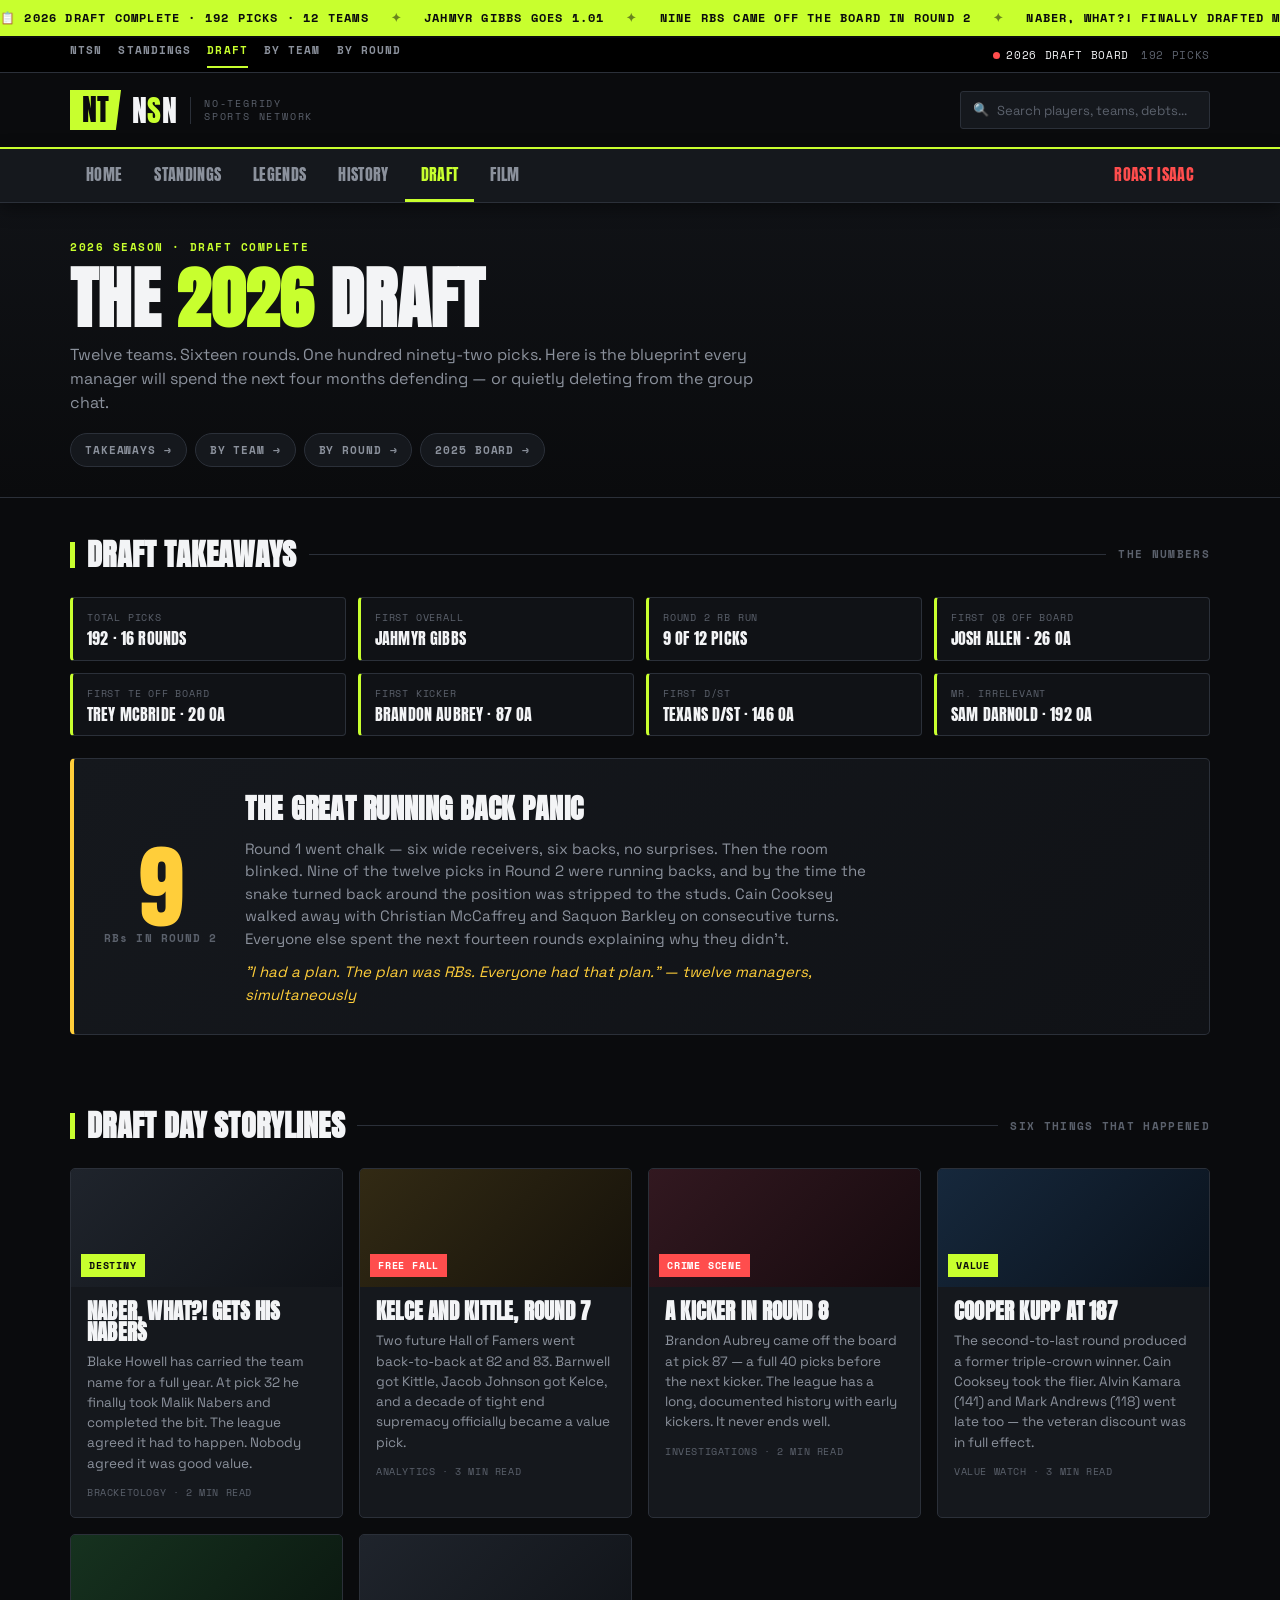
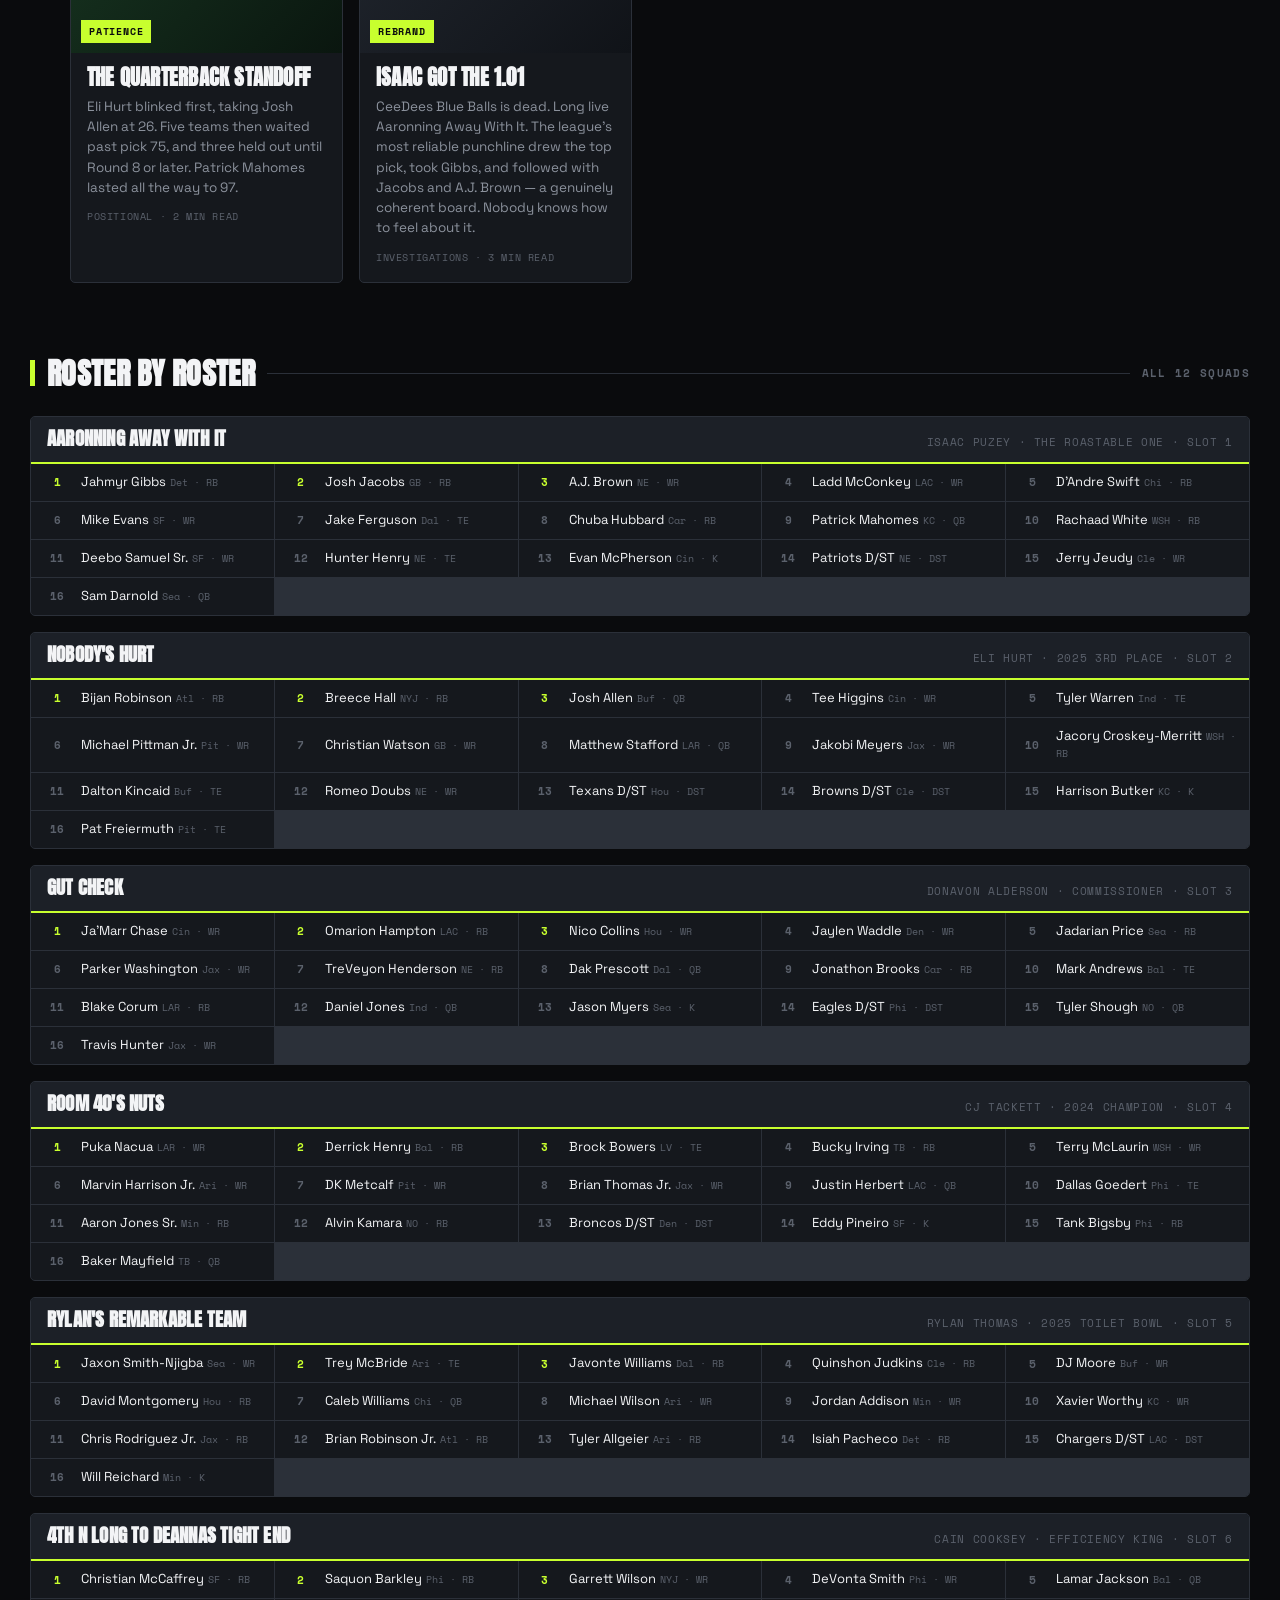
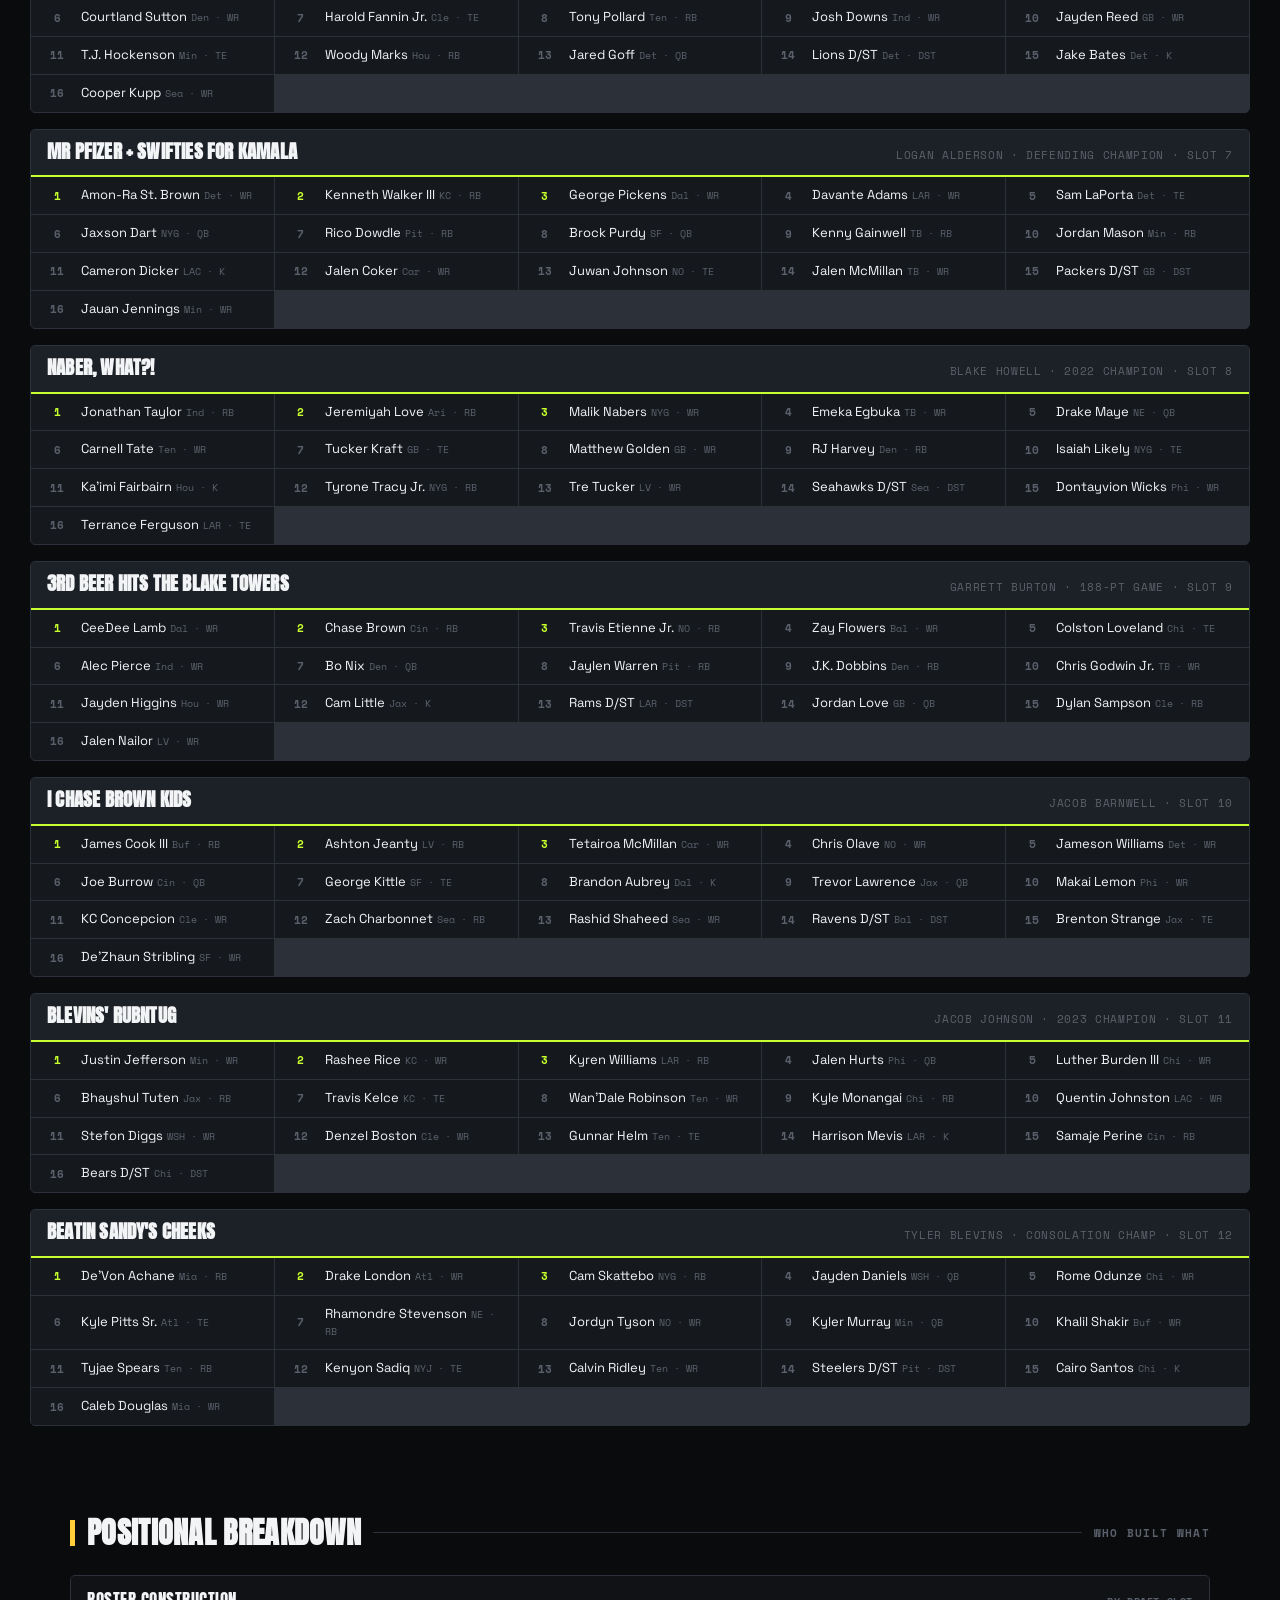
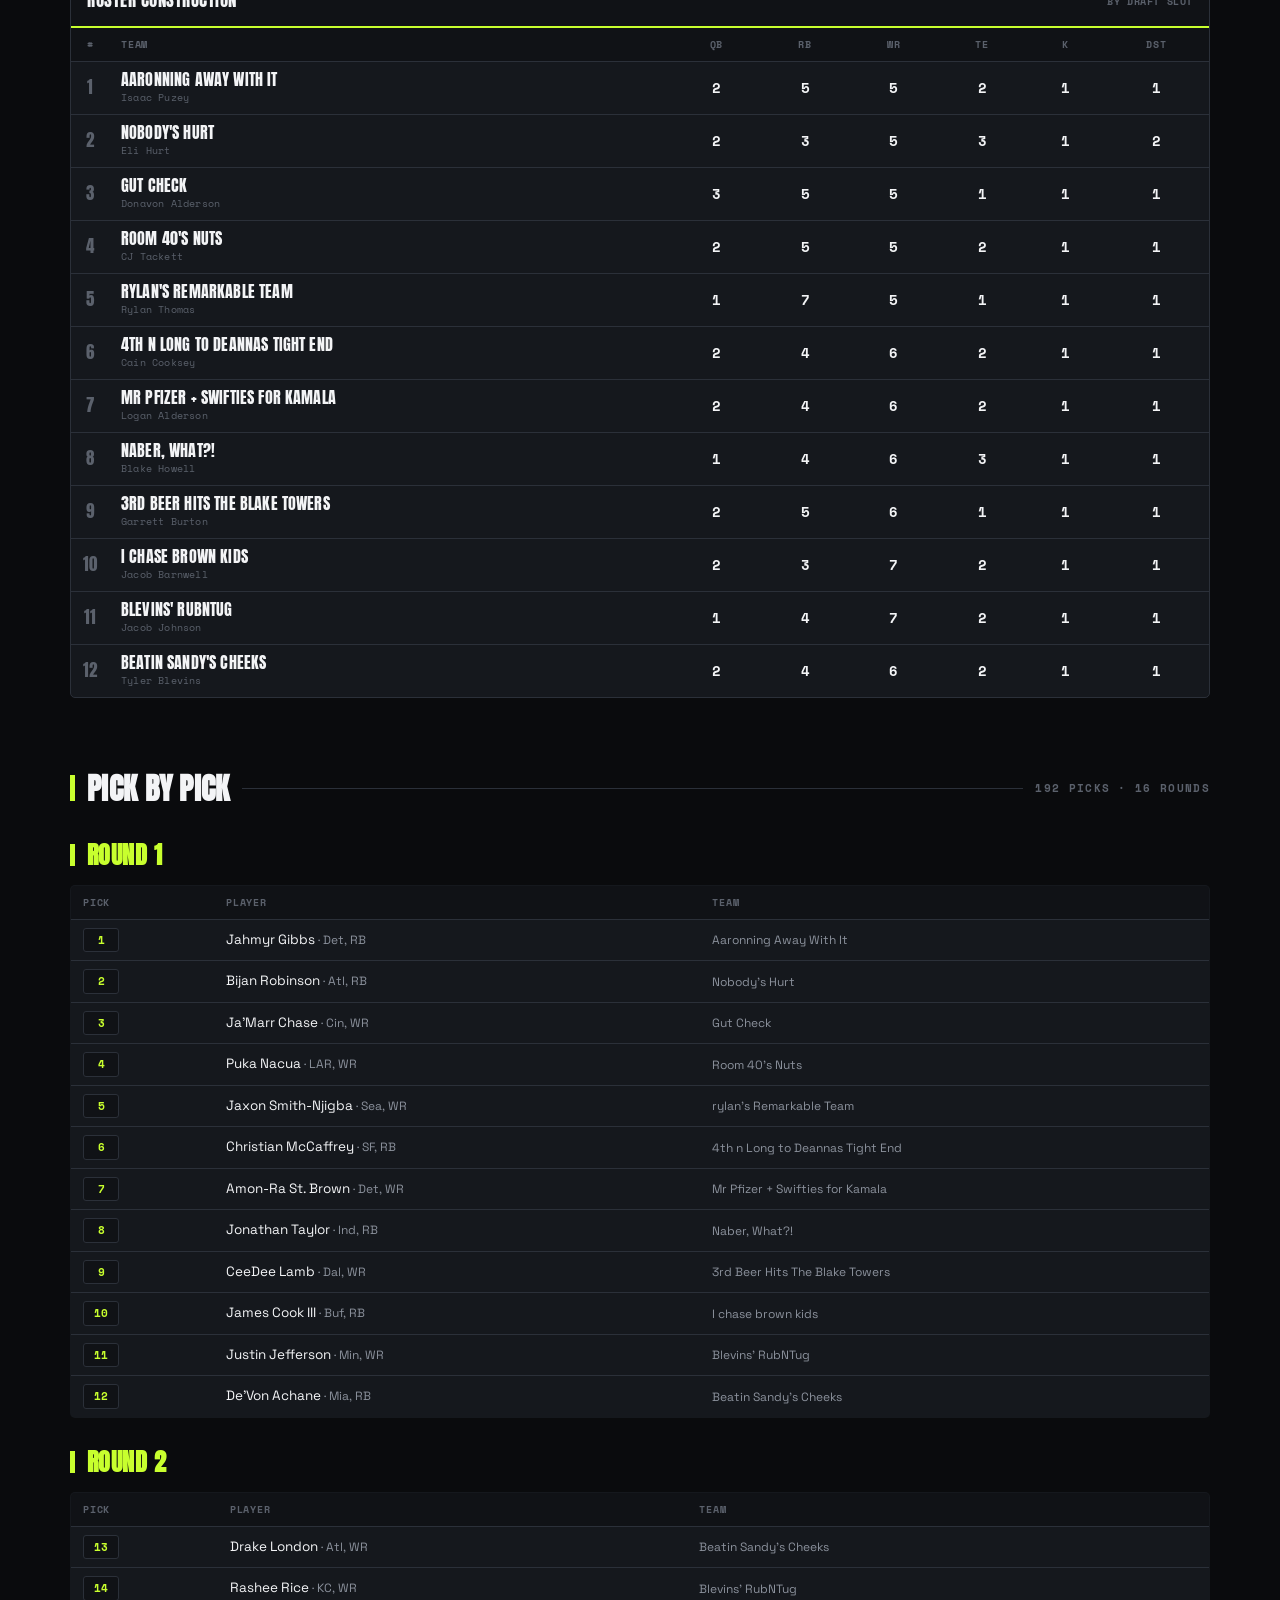
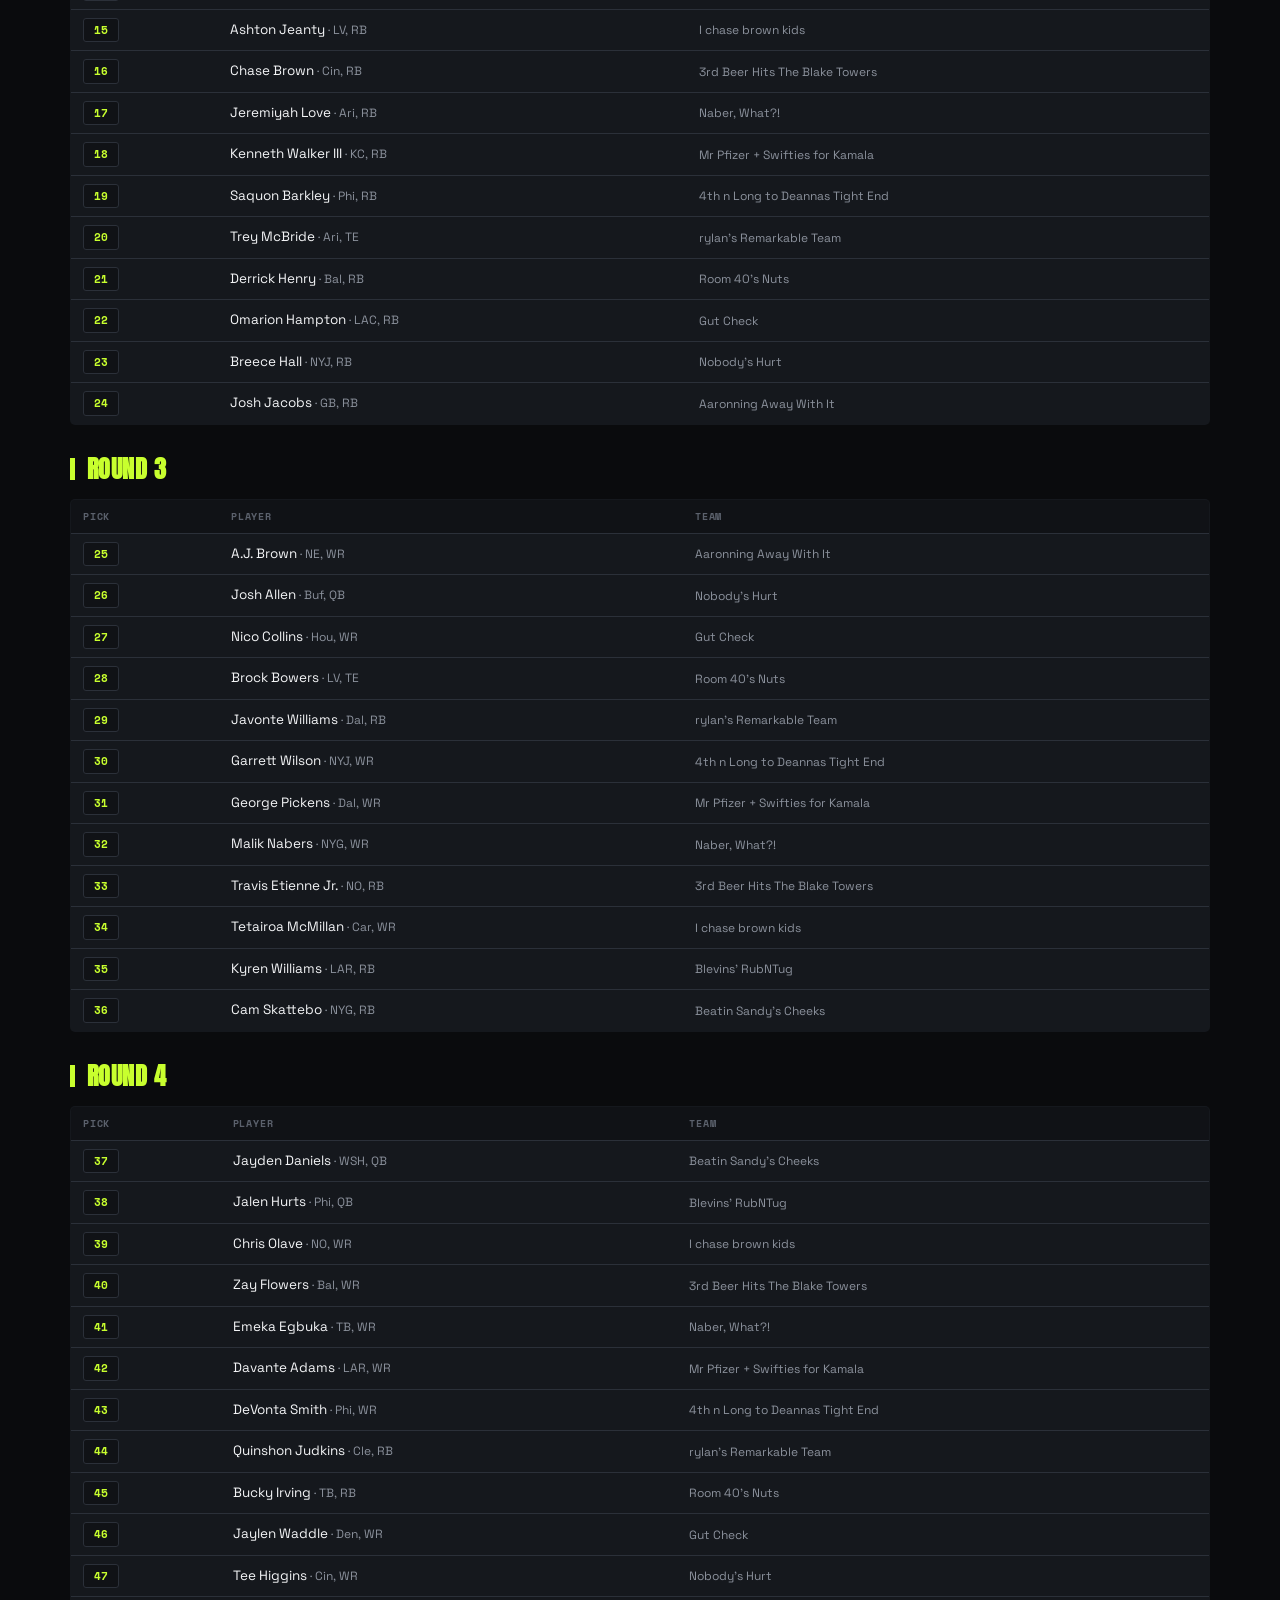
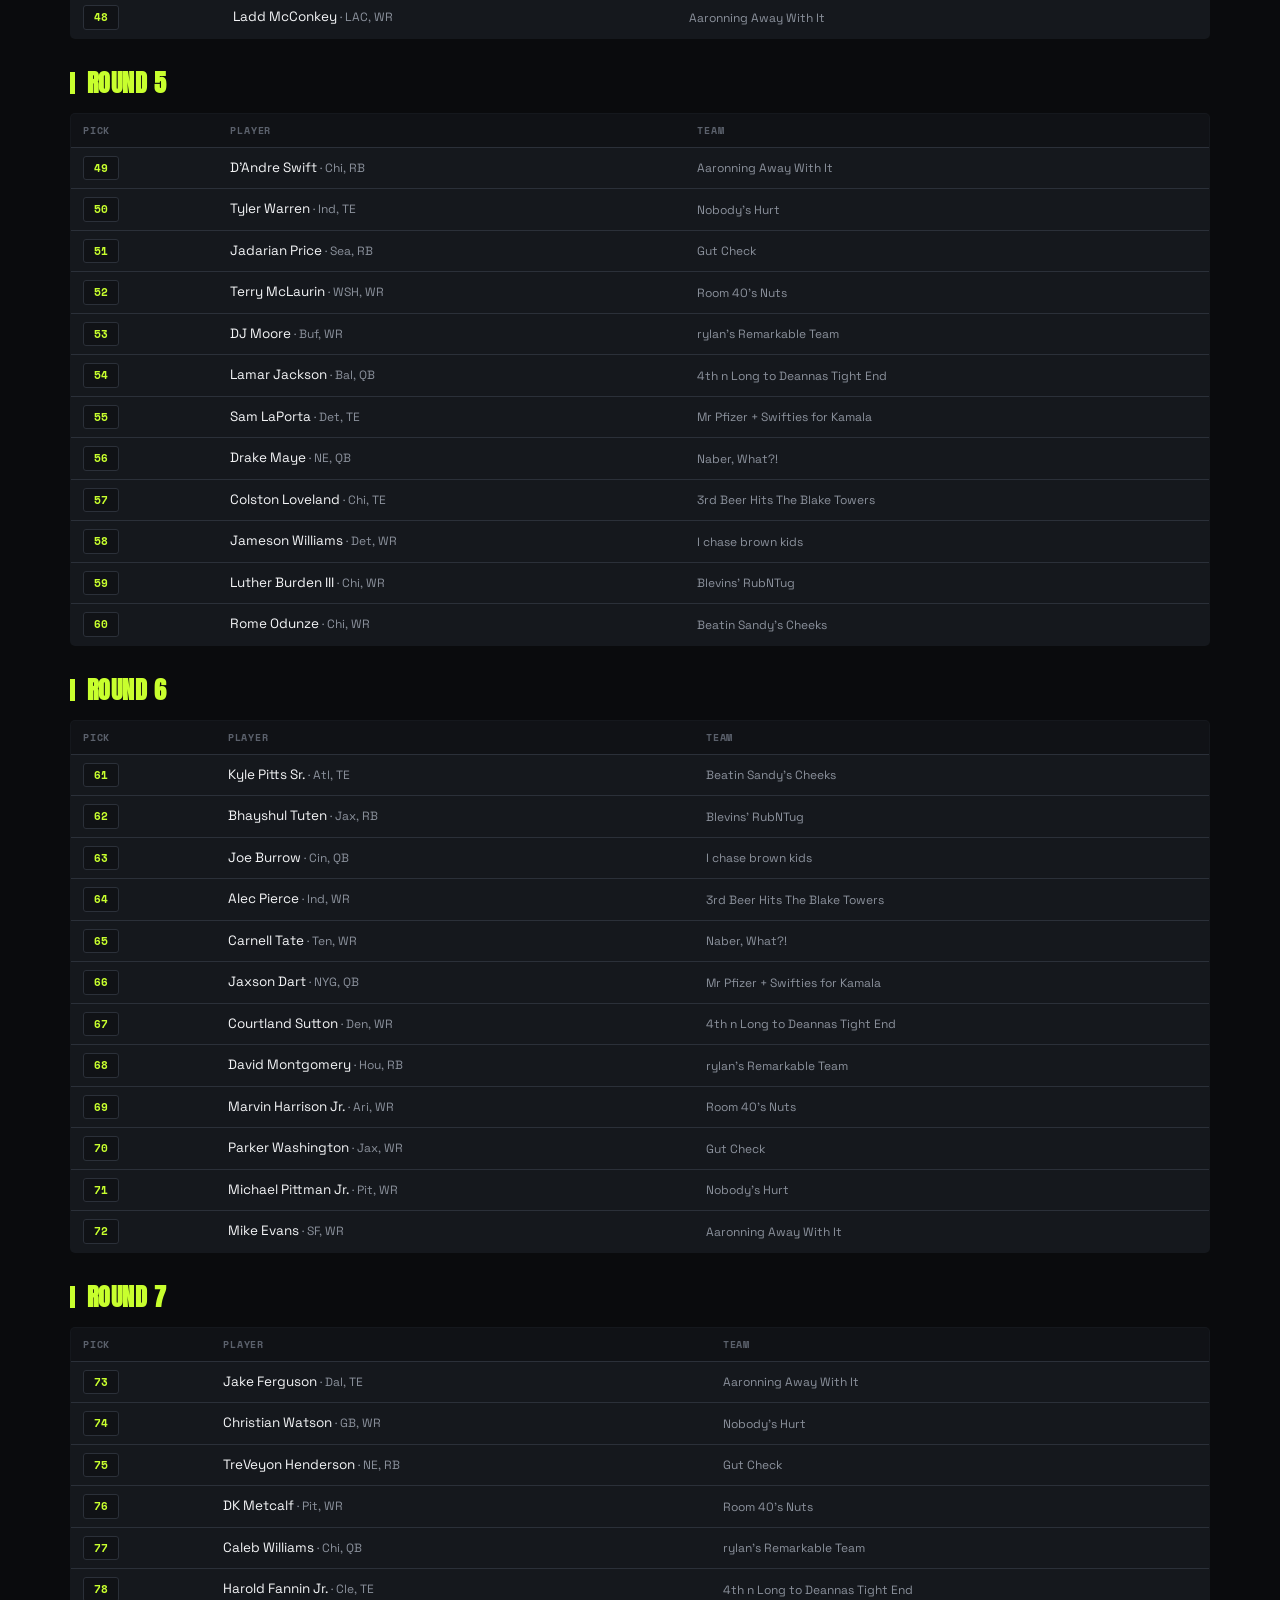
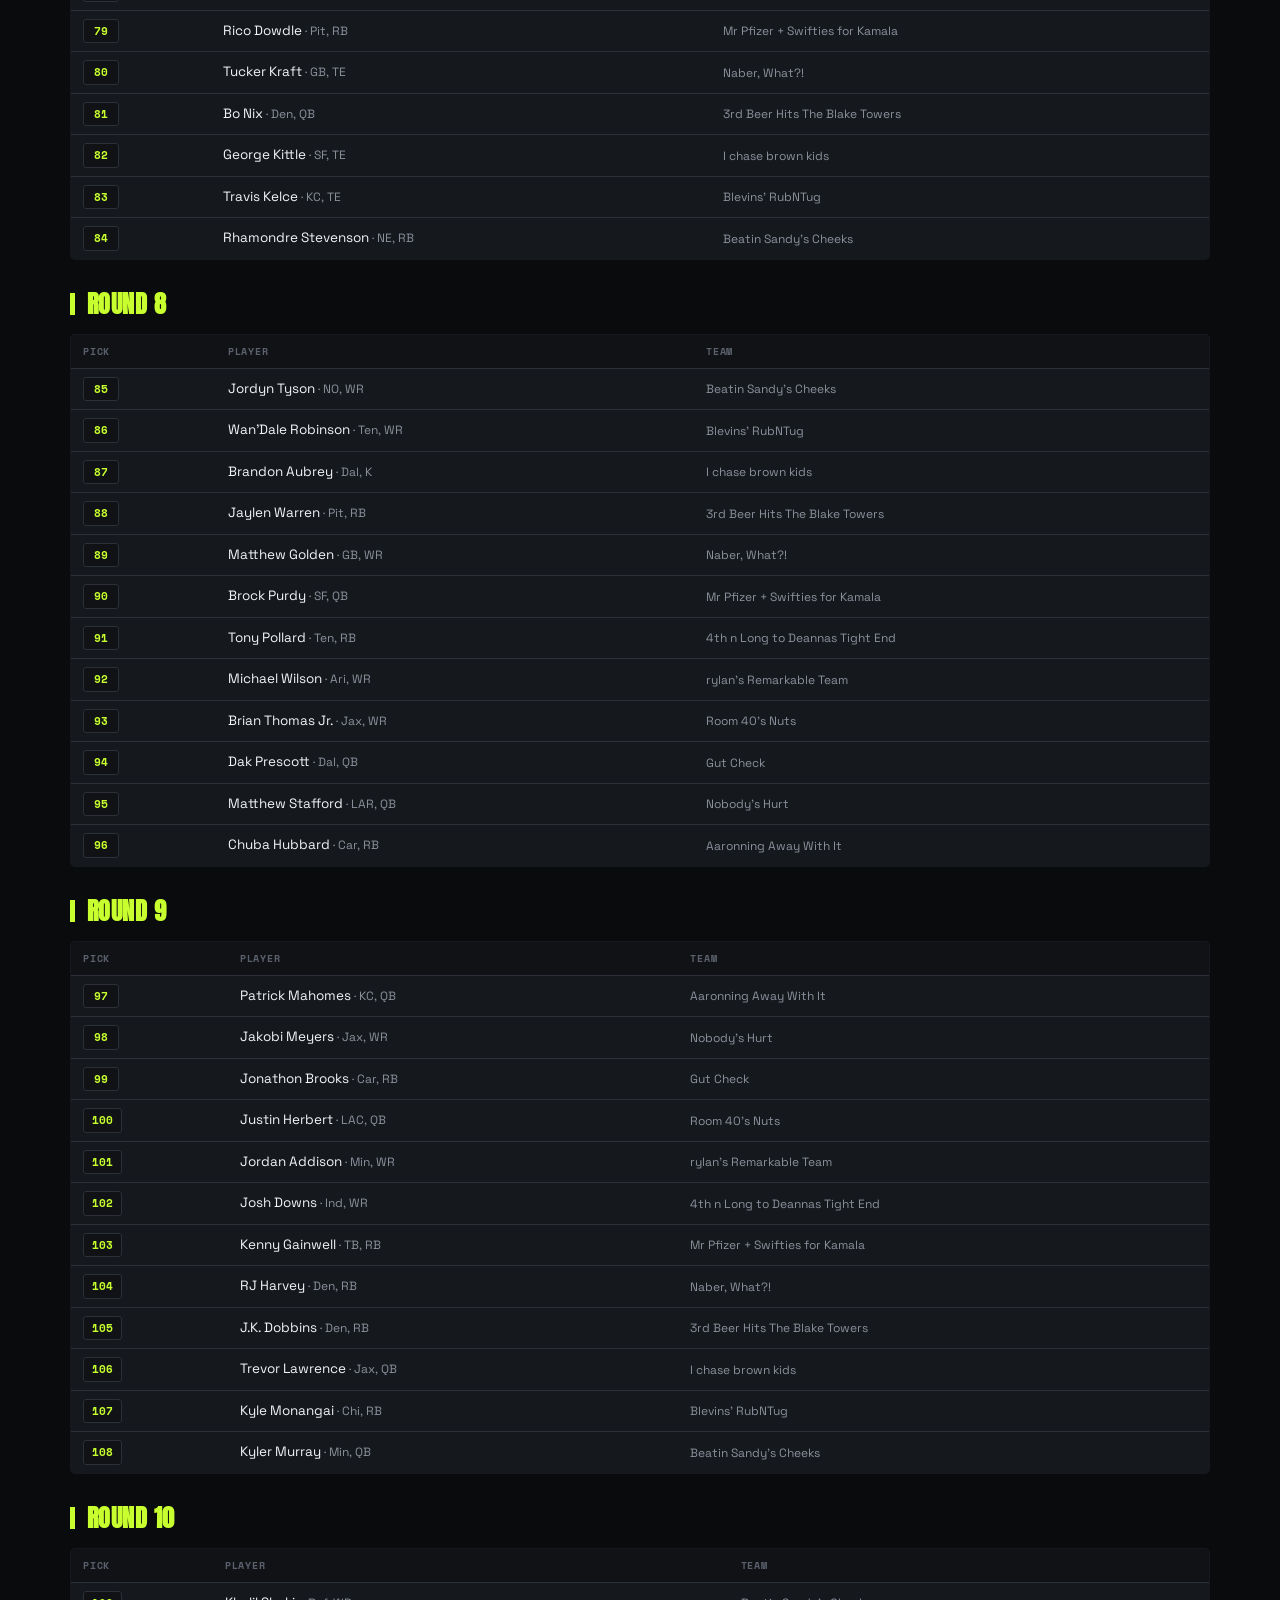
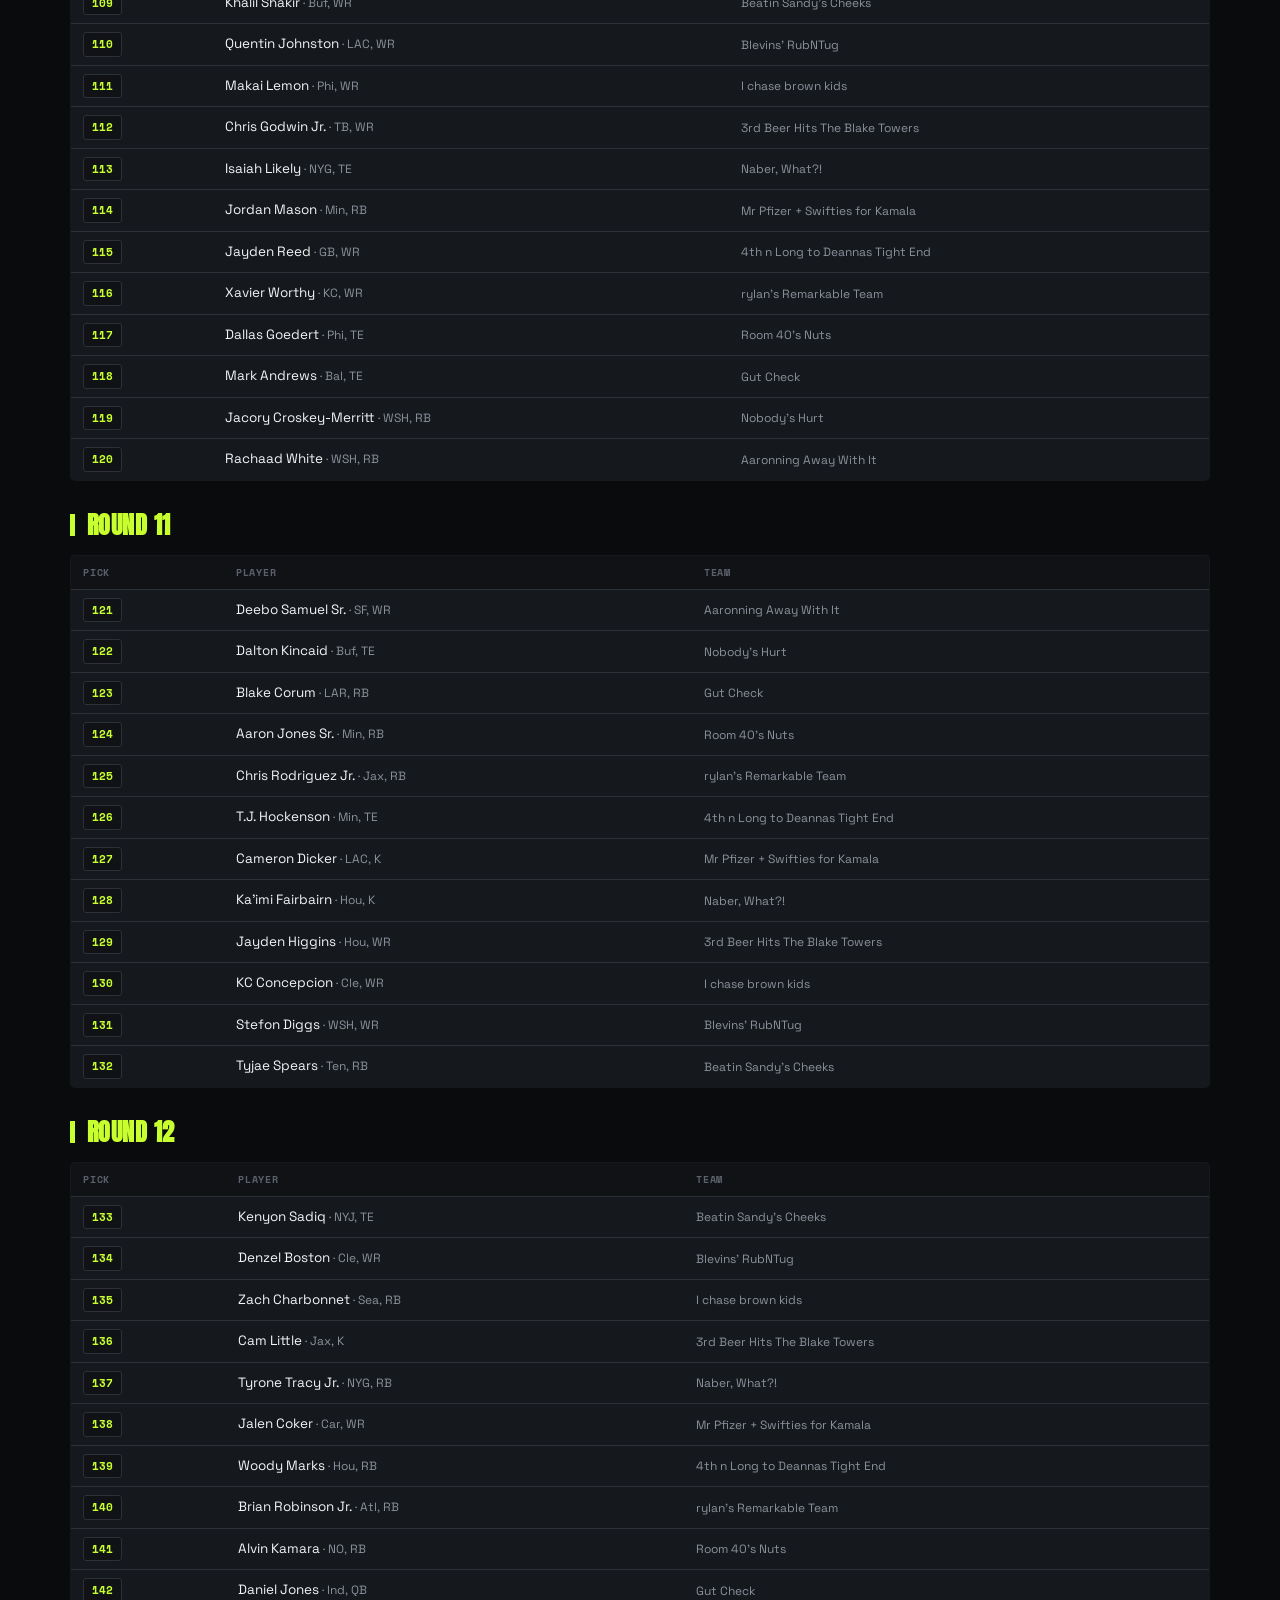
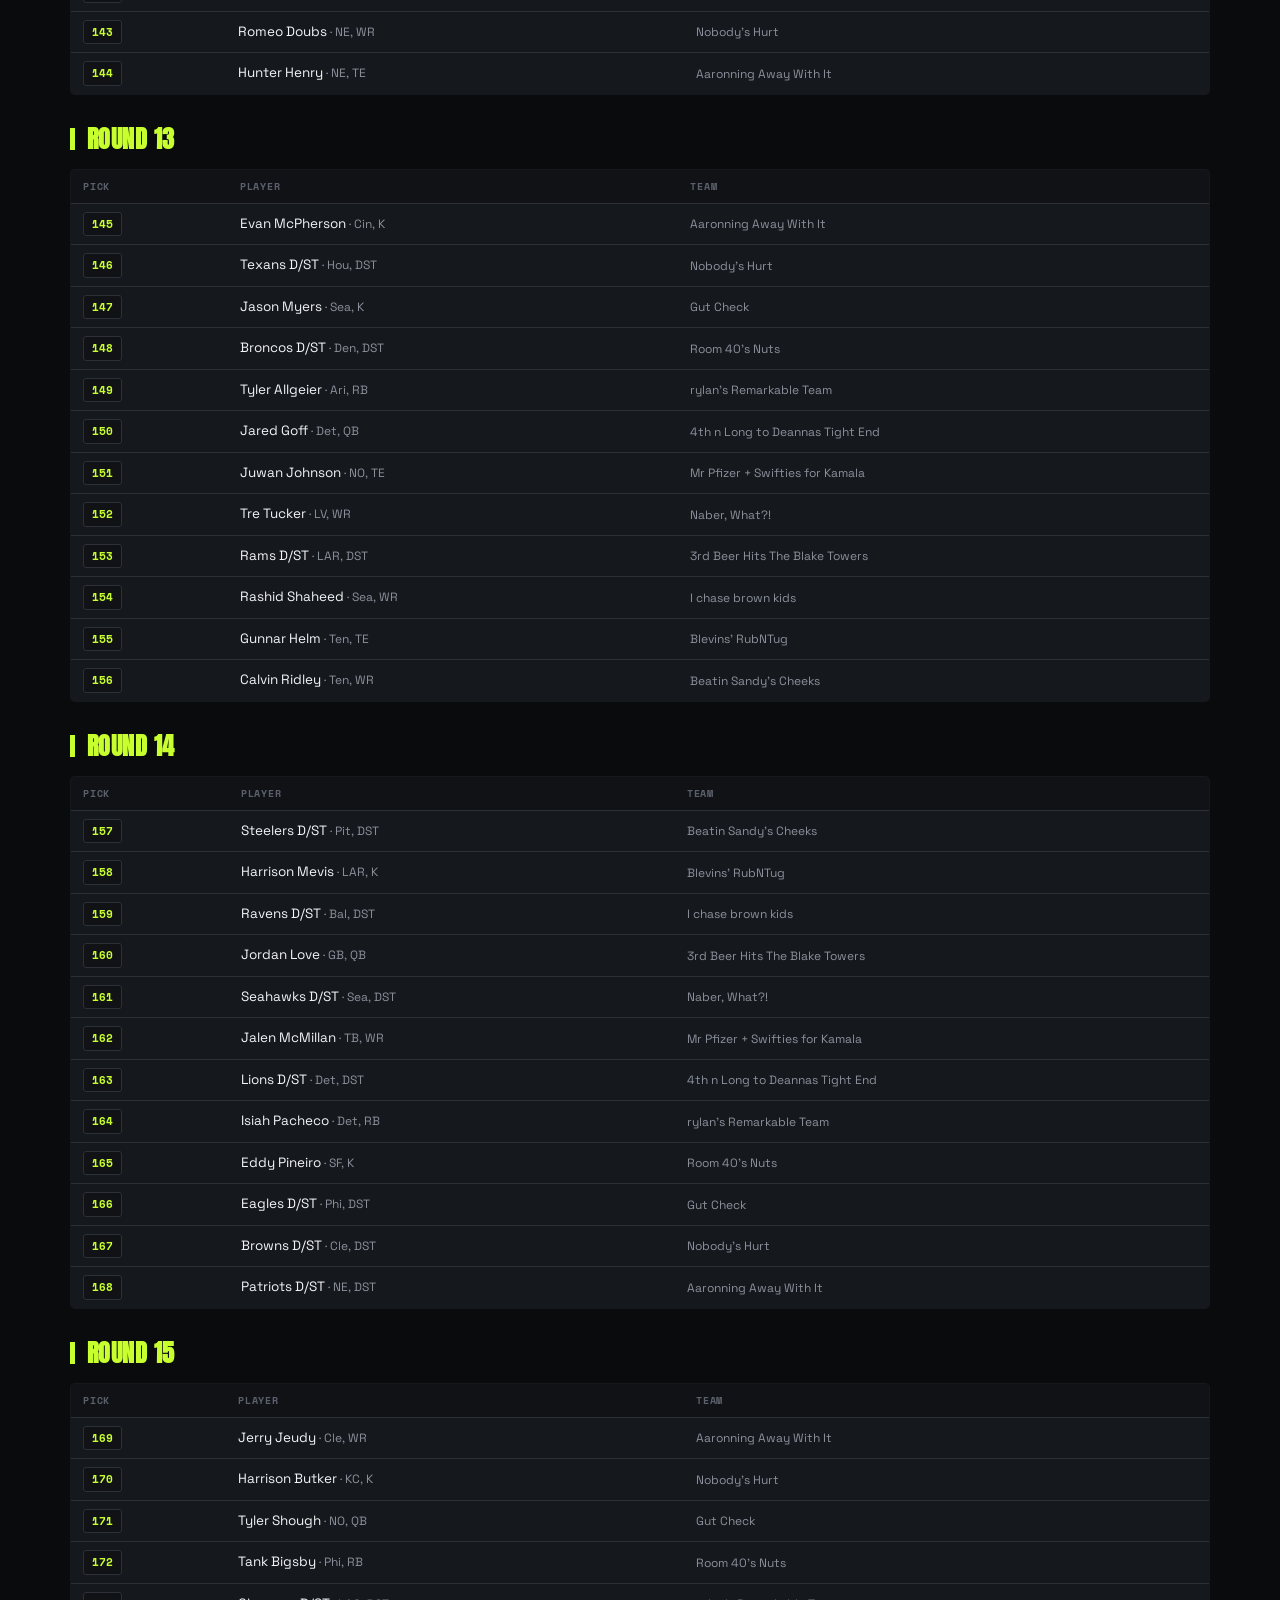
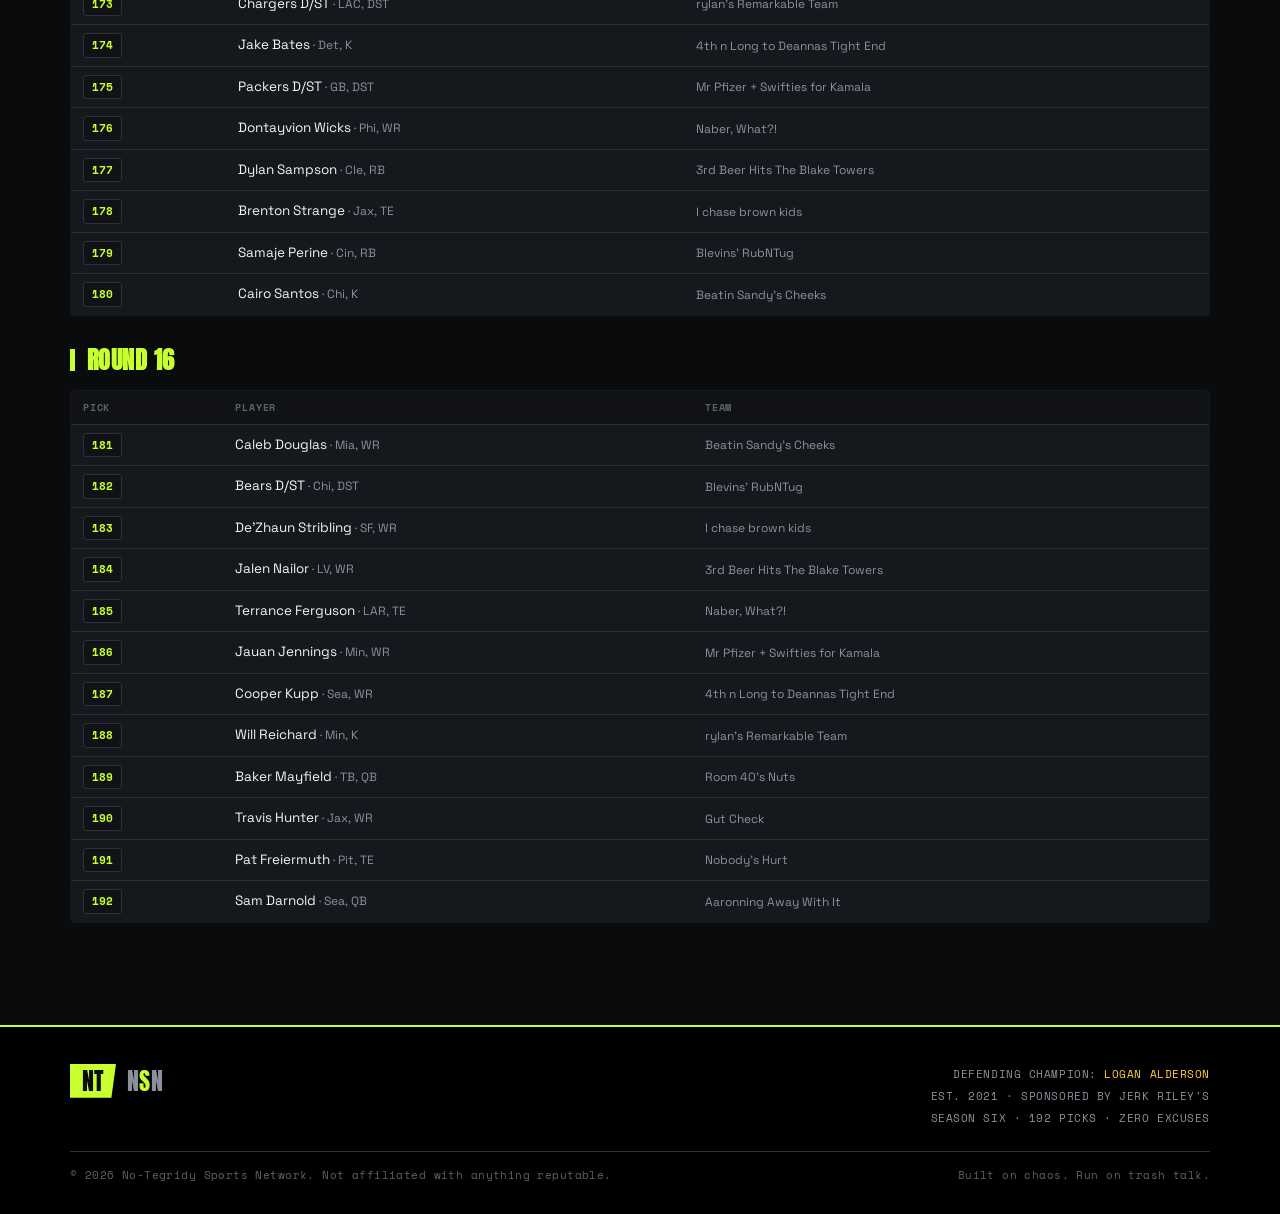
==== commit 052491bb: "Roll the site over to the 2026 season Reframes the site around the new season now that the draft is " ====
--- a/draft-2026.html
+++ b/draft-2026.html
@@ -9,7 +9,7 @@
     <link rel="preconnect" href="https://fonts.googleapis.com">
     <link rel="preconnect" href="https://fonts.gstatic.com" crossorigin>
     <link href="https://fonts.googleapis.com/css2?family=Anton&family=Space+Grotesk:wght@400;500;700&family=Space+Mono:wght@400;700&display=swap" rel="stylesheet">
-    <link rel="stylesheet" href="styles.css?v=ntsn2">
+    <link rel="stylesheet" href="styles.css?v=ntsn3">
 </head>
 <body>
 <a href="#main" class="skip-link">Skip to main content</a>
@@ -22,6 +22,7 @@
         <span class="ticker-item">Naber, What?! finally drafted Malik Nabers</span>
         <span class="ticker-item">Kelce and Kittle both lasted to Round 7</span>
         <span class="ticker-item">Cooper Kupp went 187th overall</span>
+        <span class="ticker-item">Isaac drew the 1.01 and rebranded — pray for us all</span>
         <span class="ticker-item">Logan still owes an ass tattoo</span>
         <span class="ticker-item">Sponsored by Jerk Riley's</span>
         <span class="ticker-item">Est. 2021</span>
@@ -191,11 +192,11 @@
                 </div>
             </article>
             <article class="card">
-                <div class="thumb g4"><span class="cat">New Blood</span></div>
+                <div class="thumb g4"><span class="cat">Rebrand</span></div>
                 <div class="cbody">
-                    <h3>Aaronning Away With It</h3>
-                    <p>A new name holds the 1.01 and opened with Gibbs, Jacobs and A.J. Brown. Three rounds in, it already looked like one of the more coherent boards in the room.</p>
-                    <div class="meta">Rankings · 2 min read</div>
+                    <h3>Isaac Got the 1.01</h3>
+                    <p>CeeDees Blue Balls is dead. Long live Aaronning Away With It. The league's most reliable punchline drew the top pick, took Gibbs, and followed with Jacobs and A.J. Brown — a genuinely coherent board. Nobody knows how to feel about it.</p>
+                    <div class="meta">Investigations · 3 min read</div>
                 </div>
             </article>
         </div>
@@ -215,7 +216,7 @@
         <article class="draft-team reveal" id="t-aawi">
             <div class="draft-team-head">
                 <h3>Aaronning Away With It</h3>
-                <span class="owner">New for 2026 · Slot 1</span>
+                <span class="owner">Isaac Puzey · The Roastable One · Slot 1</span>
             </div>
             <div class="pick-grid">
                 <div class="pick"><span class="pn">1</span><span class="pl">Jahmyr Gibbs<span class="pos">Det · RB</span></span></div>
@@ -530,7 +531,7 @@
                     <tr><th class="c">#</th><th>Team</th><th class="c">QB</th><th class="c">RB</th><th class="c">WR</th><th class="c">TE</th><th class="c">K</th><th class="c">DST</th></tr>
                 </thead>
                 <tbody>
-                        <tr><td class="rk">1</td><td><div class="team">Aaronning Away With It</div><div class="own">New for 2026</div></td><td class="num c">2</td><td class="num c">5</td><td class="num c">5</td><td class="num c">2</td><td class="num c">1</td><td class="num c">1</td></tr>
+                        <tr><td class="rk">1</td><td><div class="team">Aaronning Away With It</div><div class="own">Isaac Puzey</div></td><td class="num c">2</td><td class="num c">5</td><td class="num c">5</td><td class="num c">2</td><td class="num c">1</td><td class="num c">1</td></tr>
                         <tr><td class="rk">2</td><td><div class="team">Nobody's Hurt</div><div class="own">Eli Hurt</div></td><td class="num c">2</td><td class="num c">3</td><td class="num c">5</td><td class="num c">3</td><td class="num c">1</td><td class="num c">2</td></tr>
                         <tr><td class="rk">3</td><td><div class="team">Gut Check</div><div class="own">Donavon Alderson</div></td><td class="num c">3</td><td class="num c">5</td><td class="num c">5</td><td class="num c">1</td><td class="num c">1</td><td class="num c">1</td></tr>
                         <tr><td class="rk">4</td><td><div class="team">Room 40's Nuts</div><div class="own">CJ Tackett</div></td><td class="num c">2</td><td class="num c">5</td><td class="num c">5</td><td class="num c">2</td><td class="num c">1</td><td class="num c">1</td></tr>
@@ -871,7 +872,7 @@
         <div class="ftop">
             <a class="logo" href="index.html"><span class="mark">NT</span><span class="word">N<b>S</b>N</span></a>
             <div class="fmeta">
-                2025 Champion: <span class="gold">Logan Alderson</span><br>
+                Defending Champion: <span class="gold">Logan Alderson</span><br>
                 Est. 2021 · Sponsored by Jerk Riley's<br>
                 Season Six · 192 Picks · Zero Excuses
             </div>
@@ -883,6 +884,6 @@
     </div>
 </footer>
 
-<script src="script.js?v=ntsn2"></script>
+<script src="script.js?v=ntsn3"></script>
 </body>
 </html>
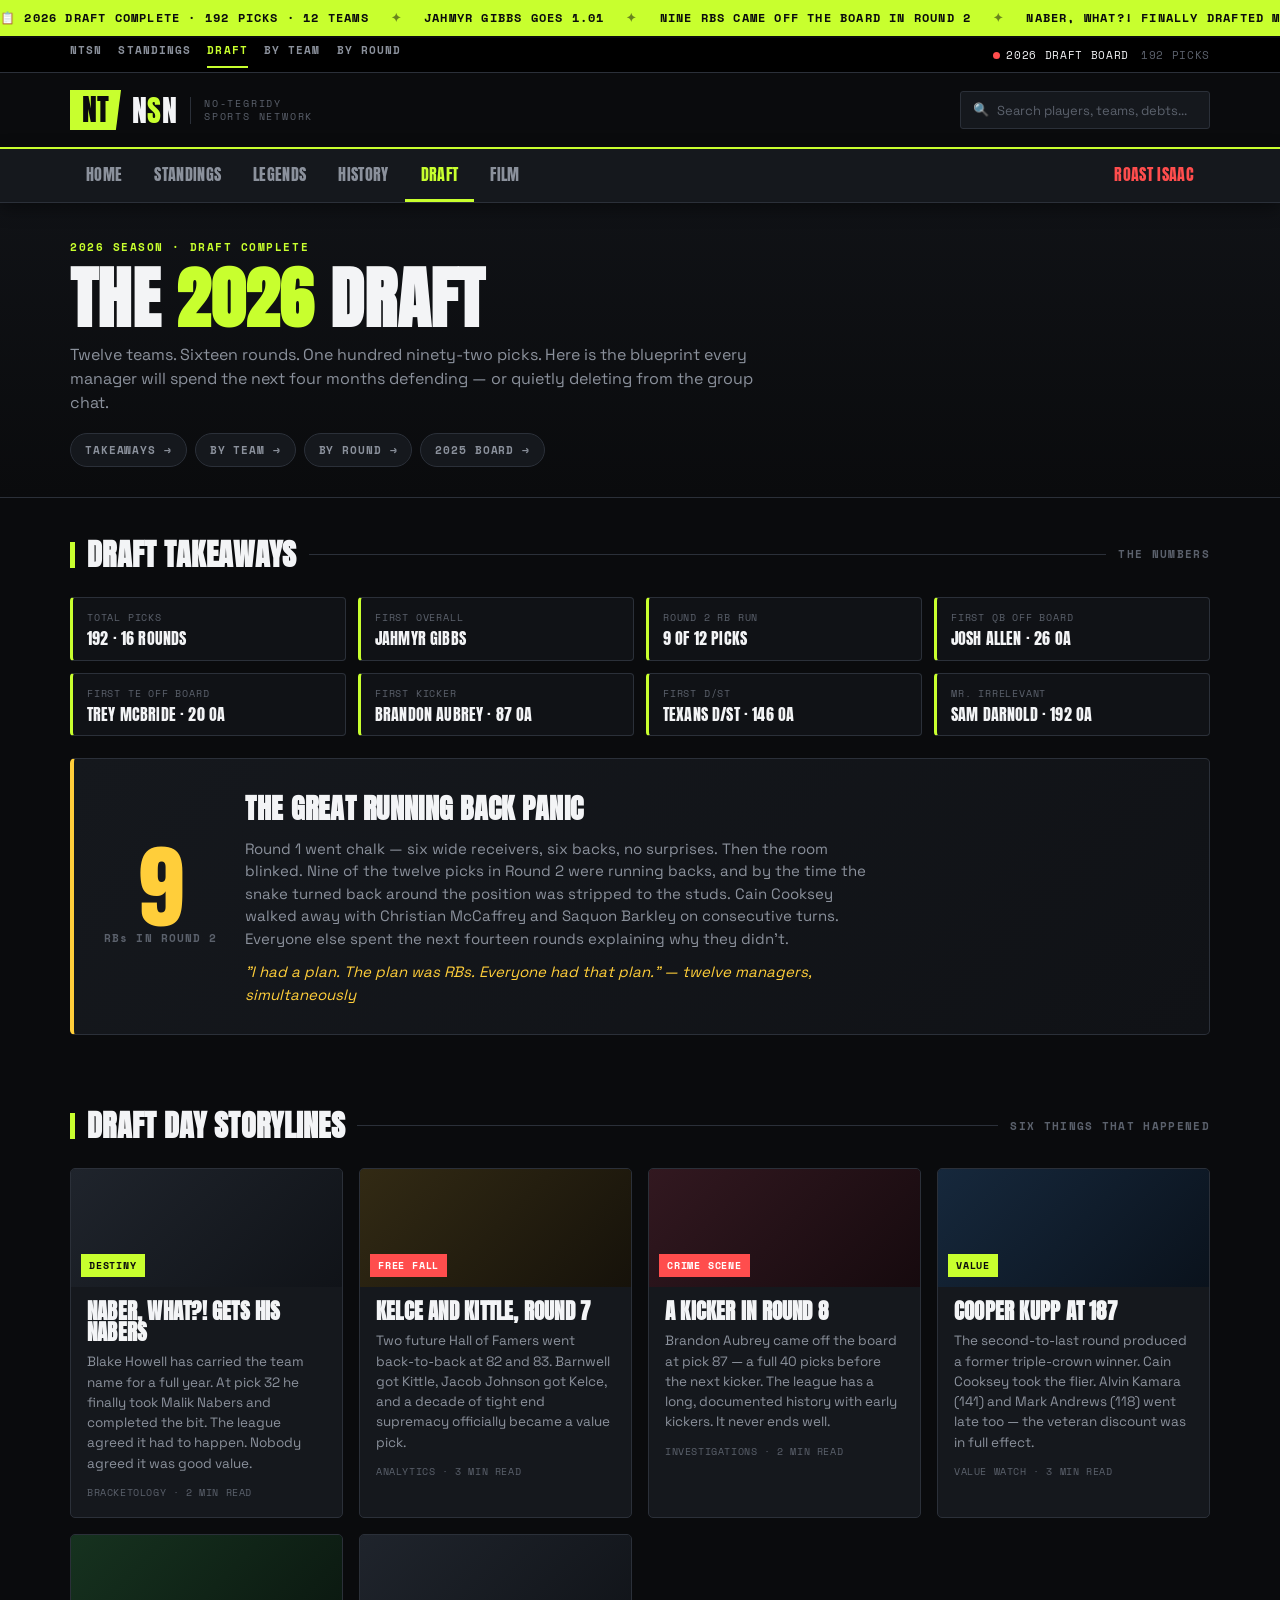
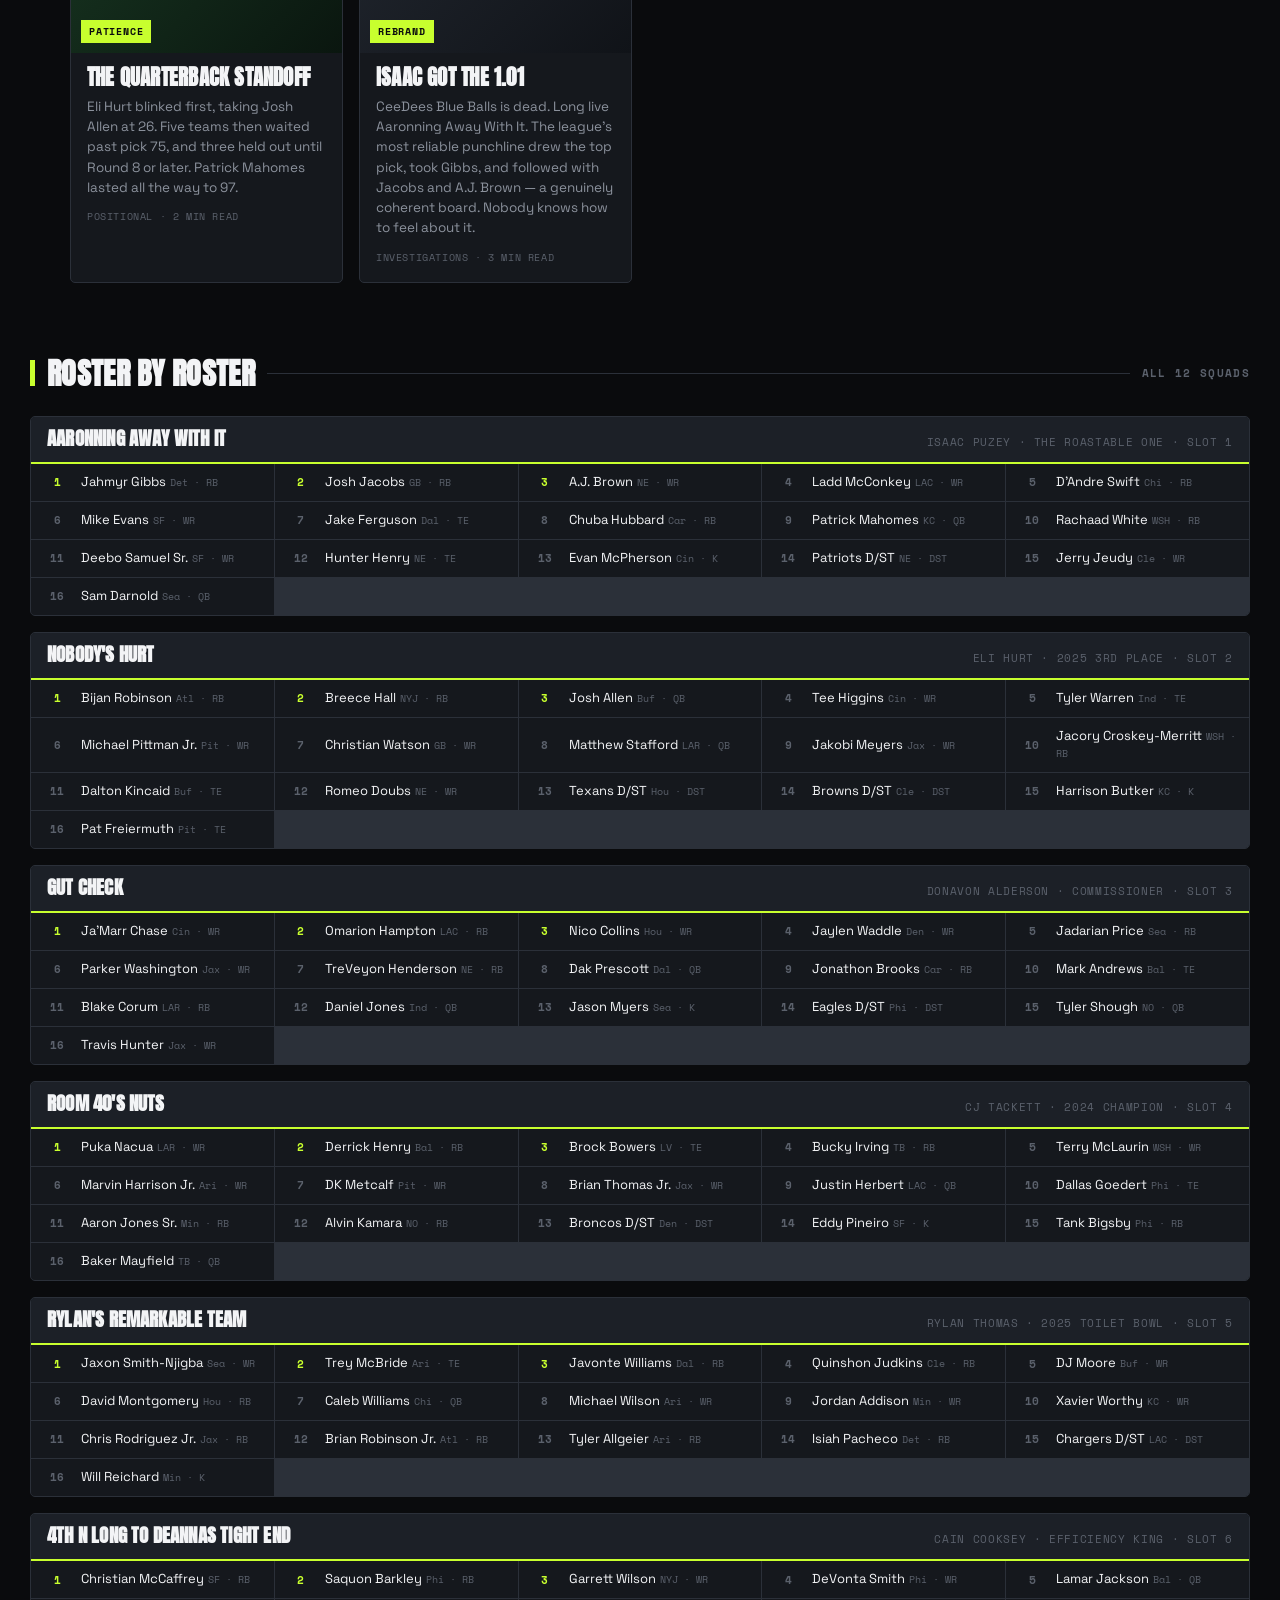
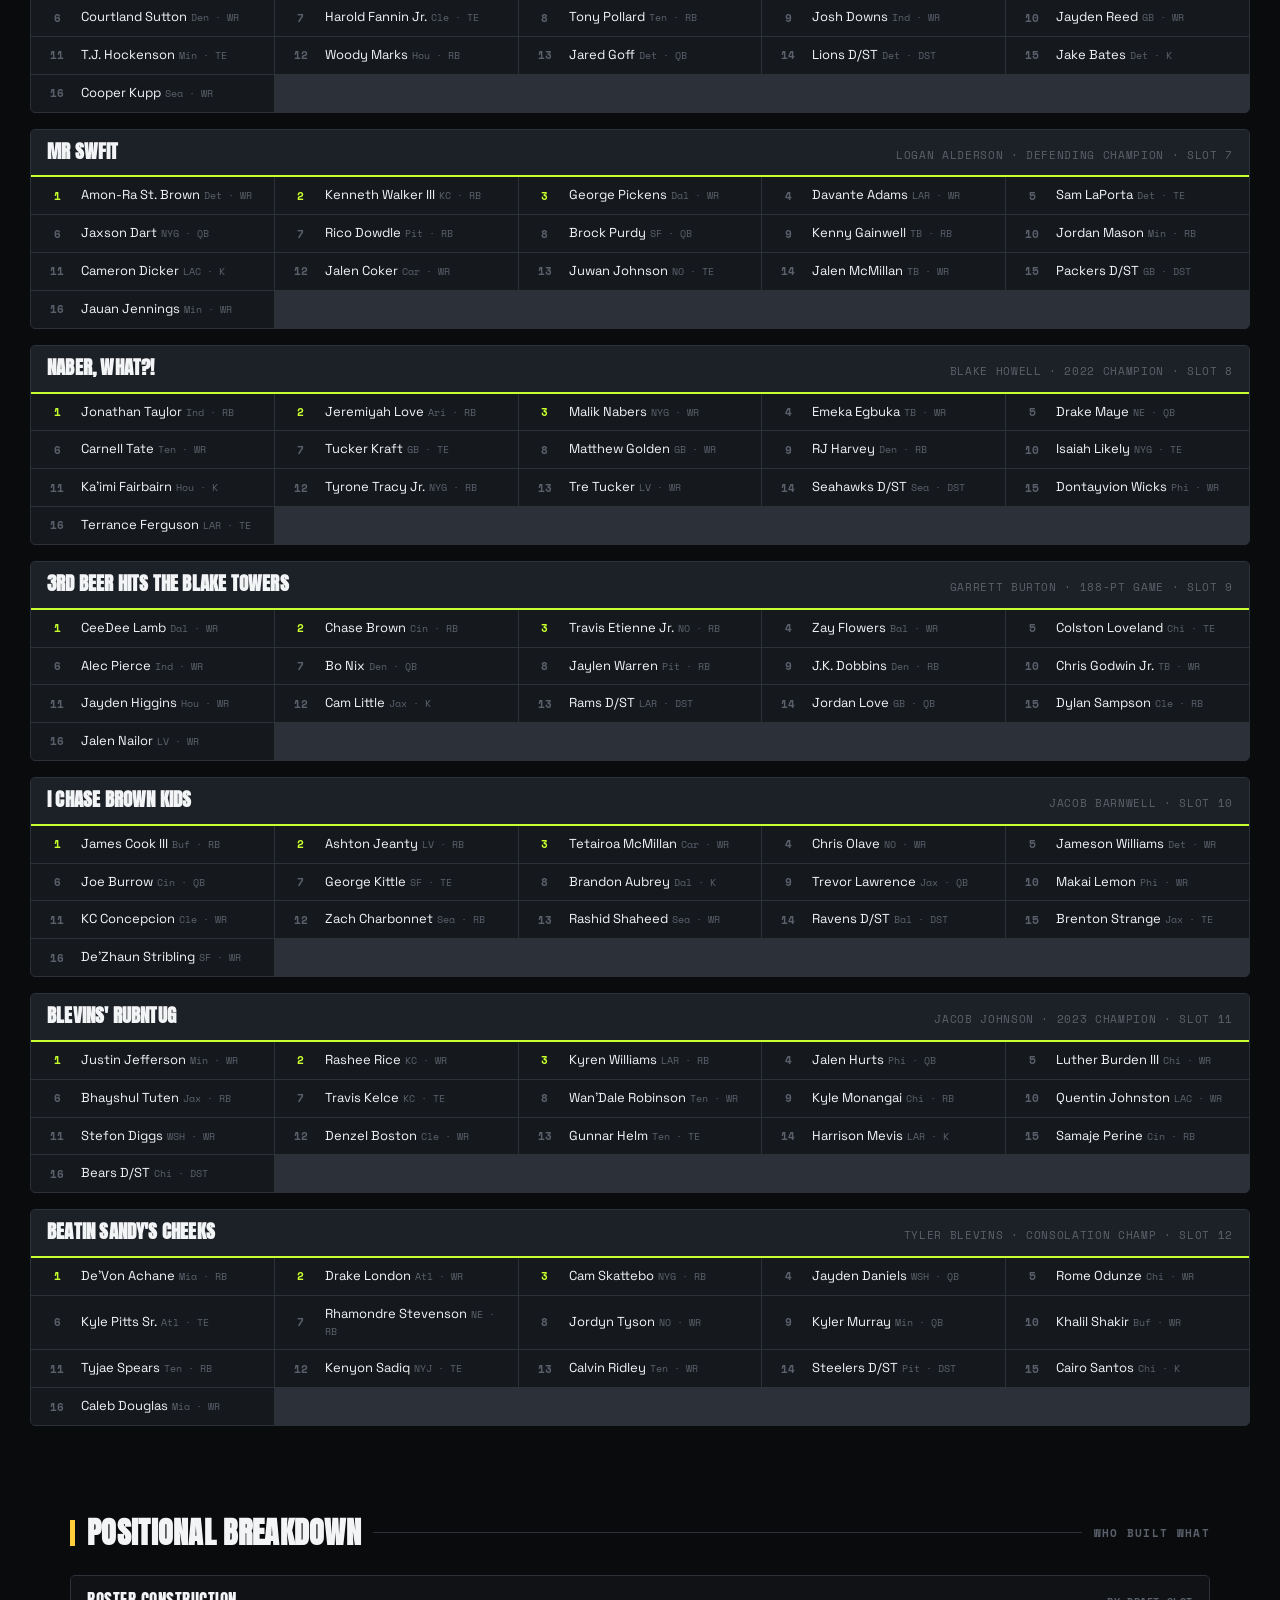
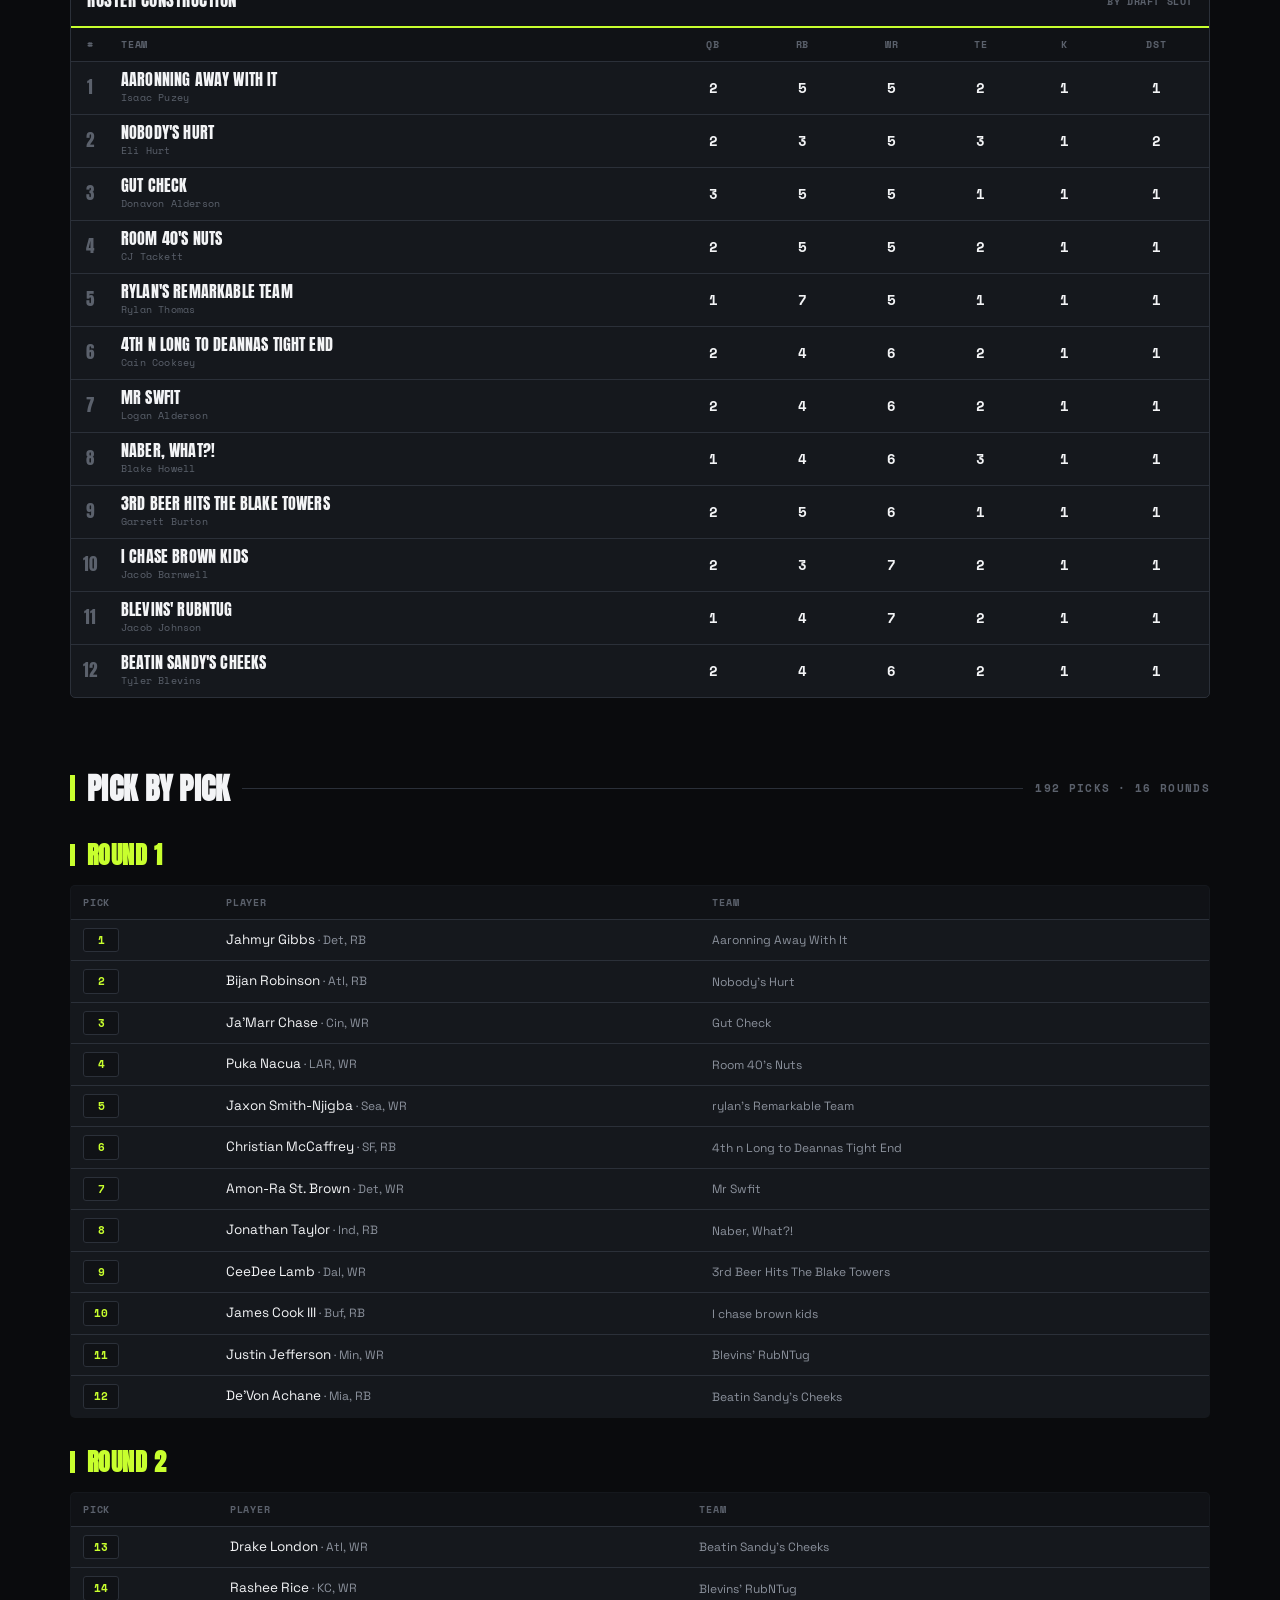
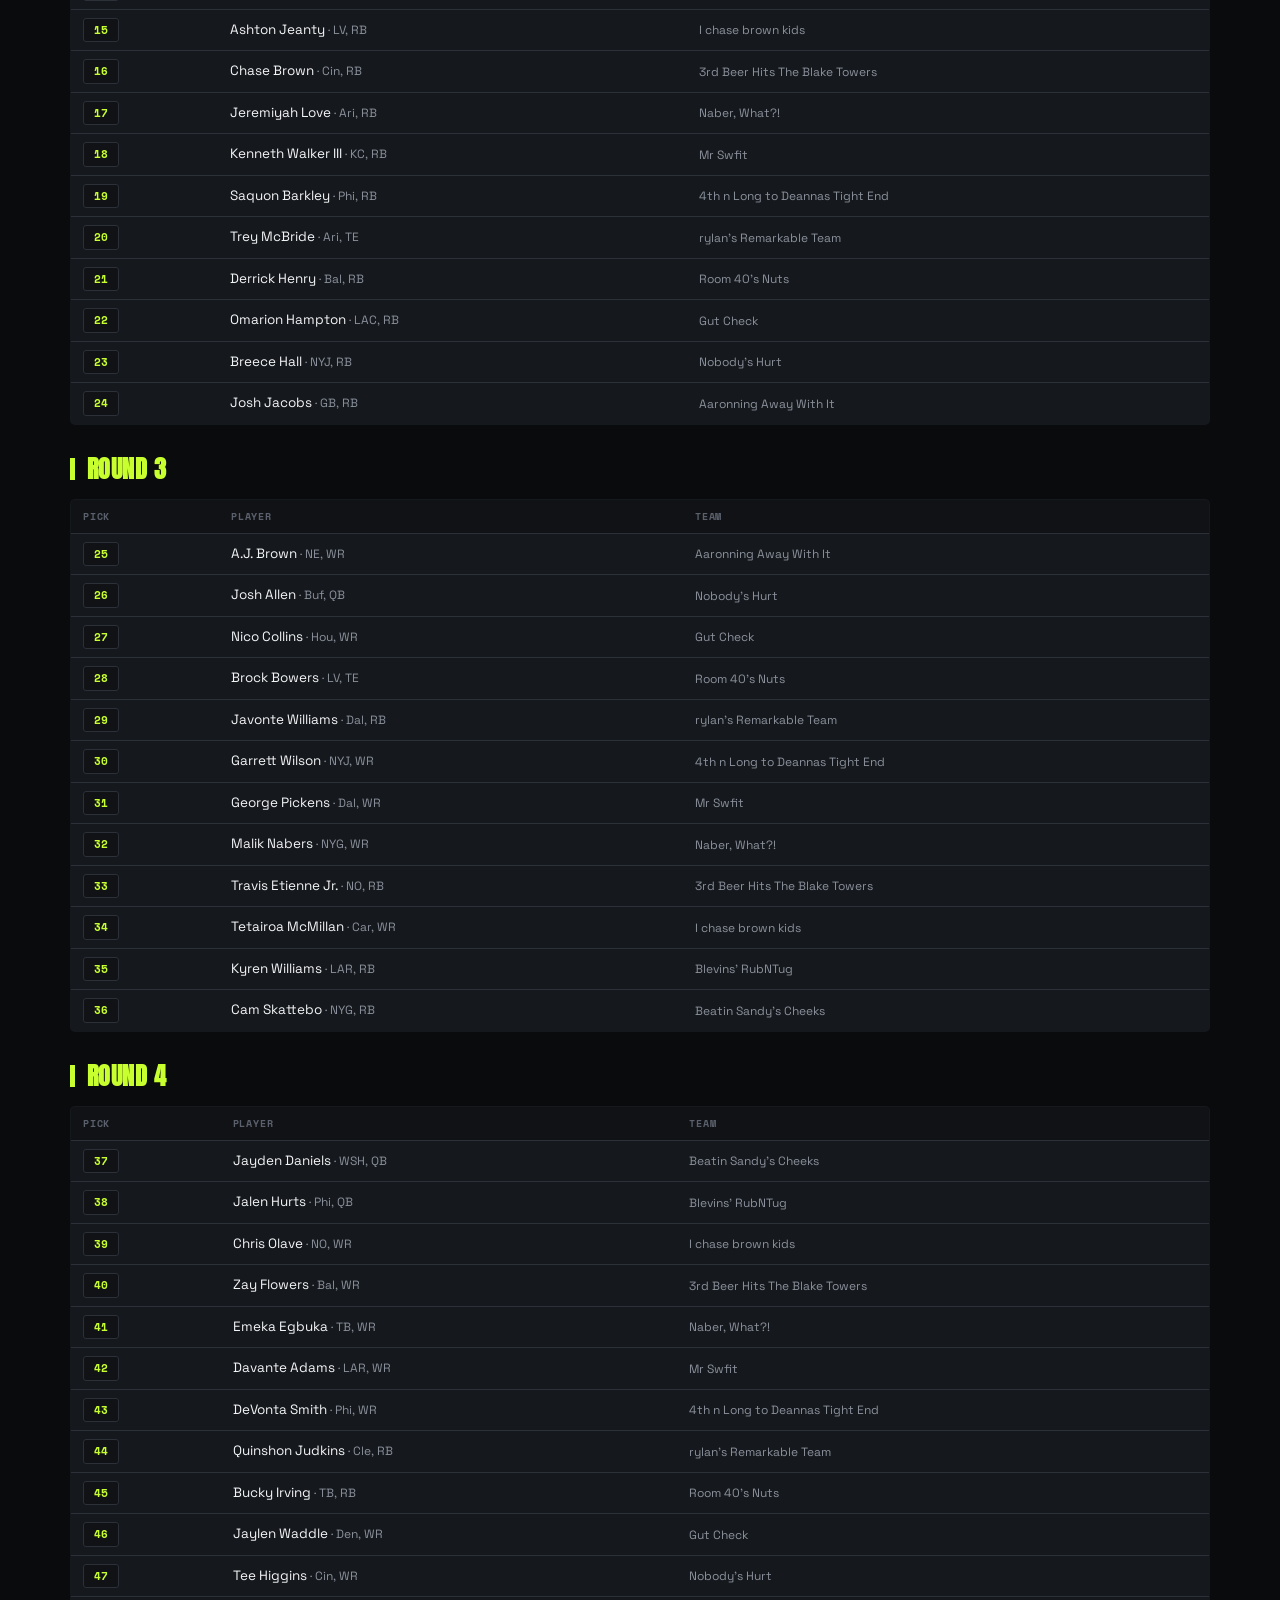
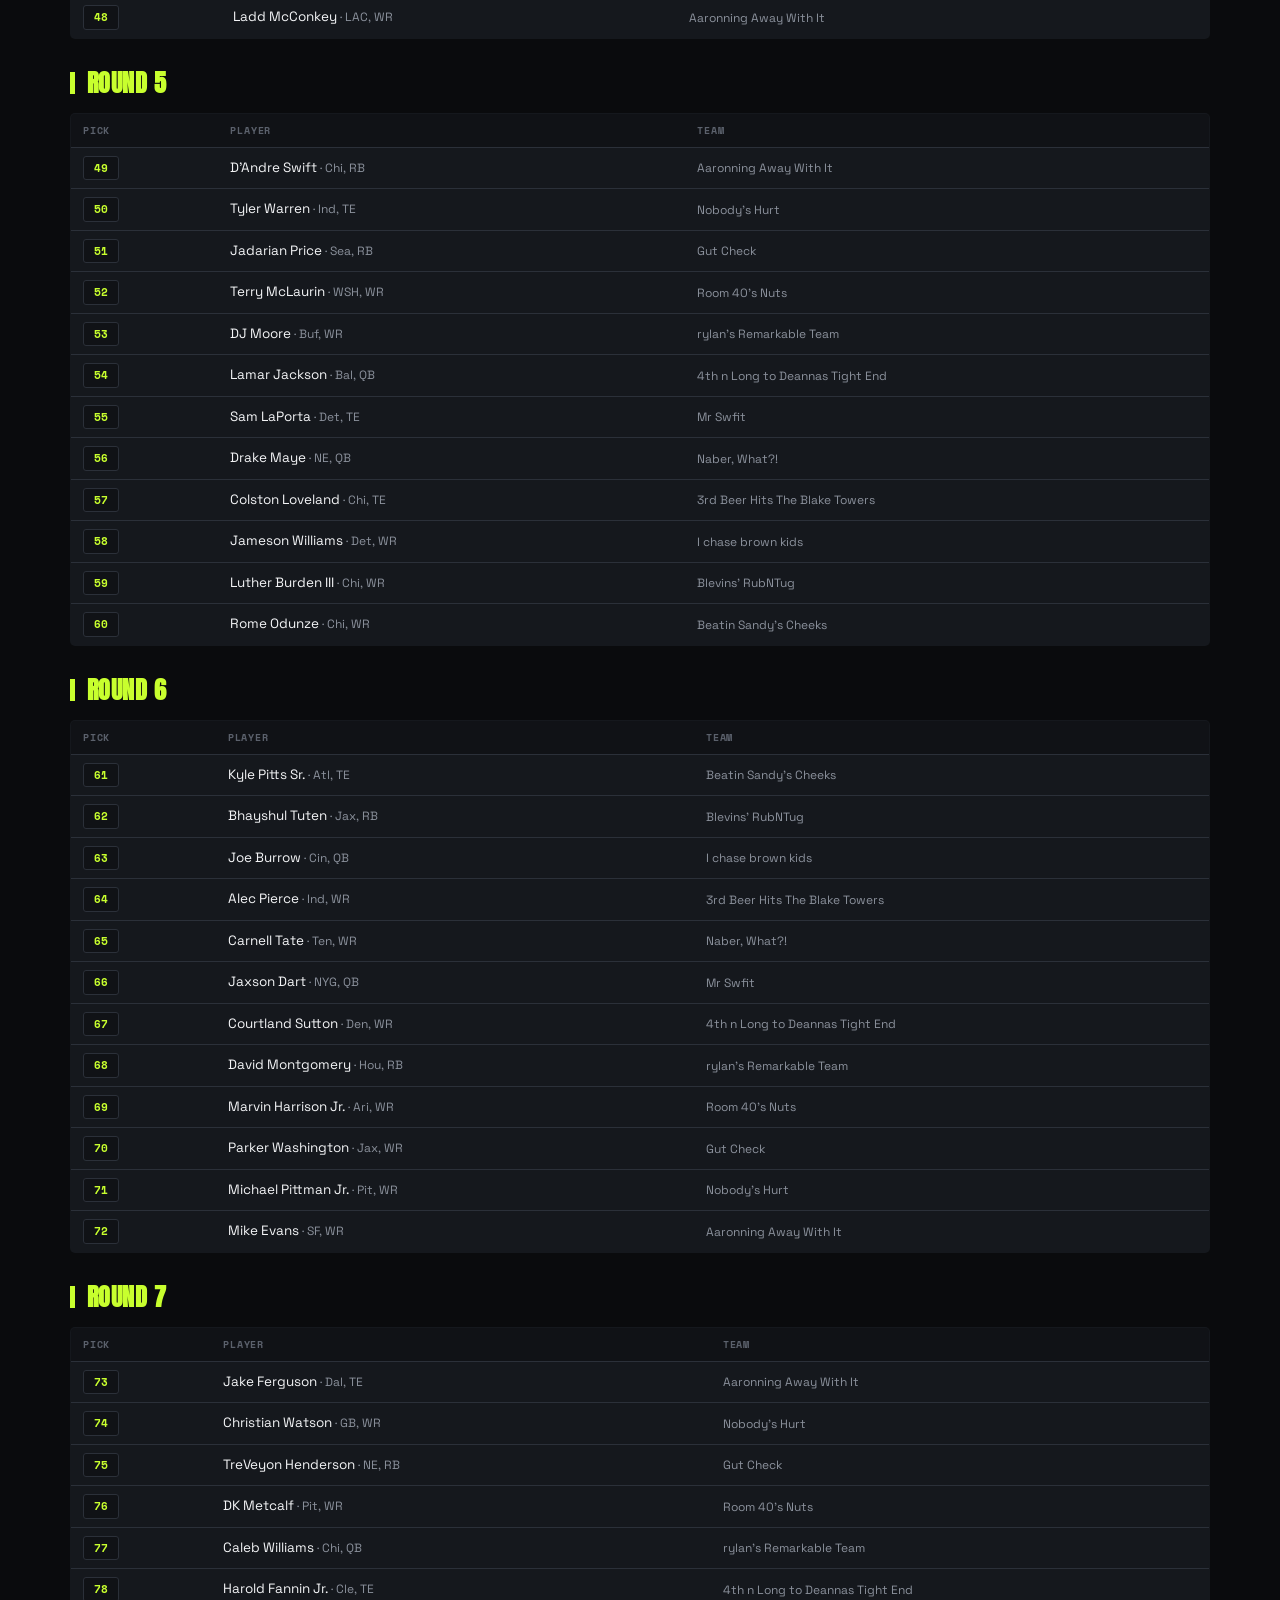
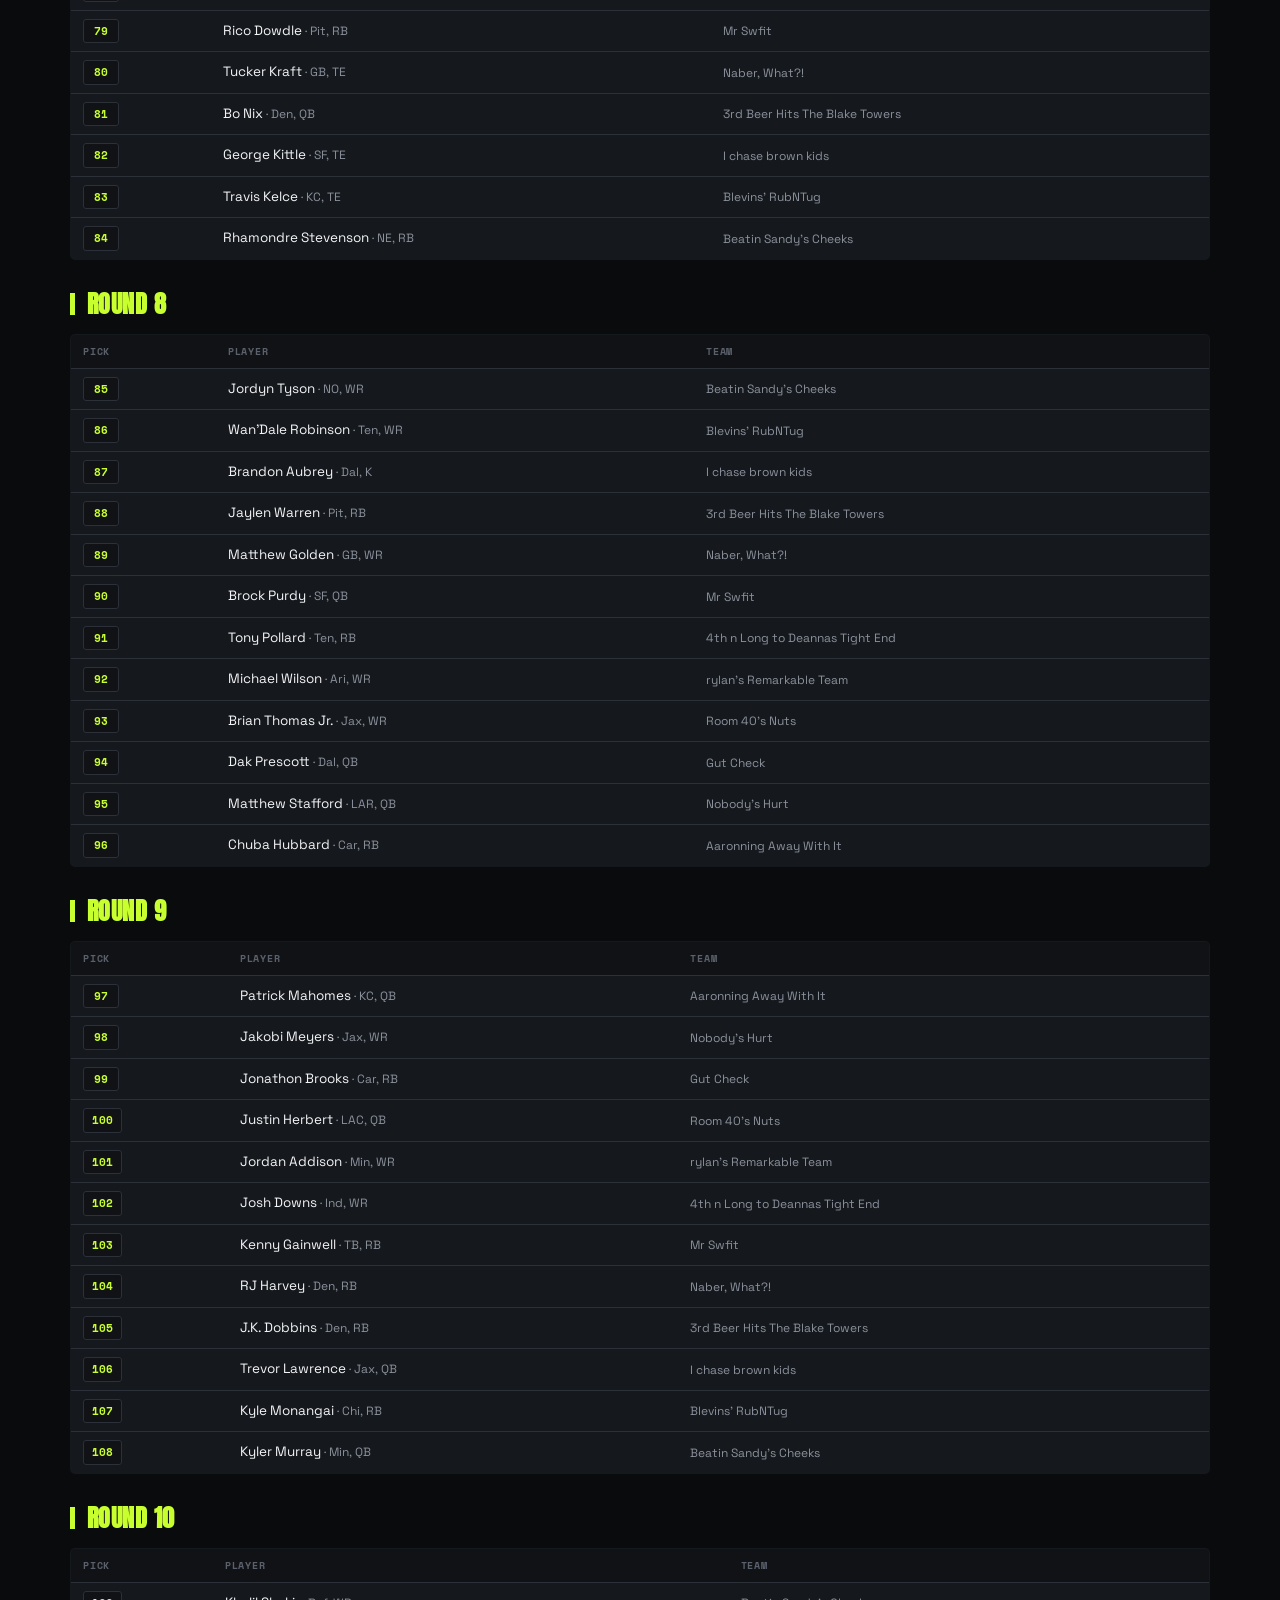
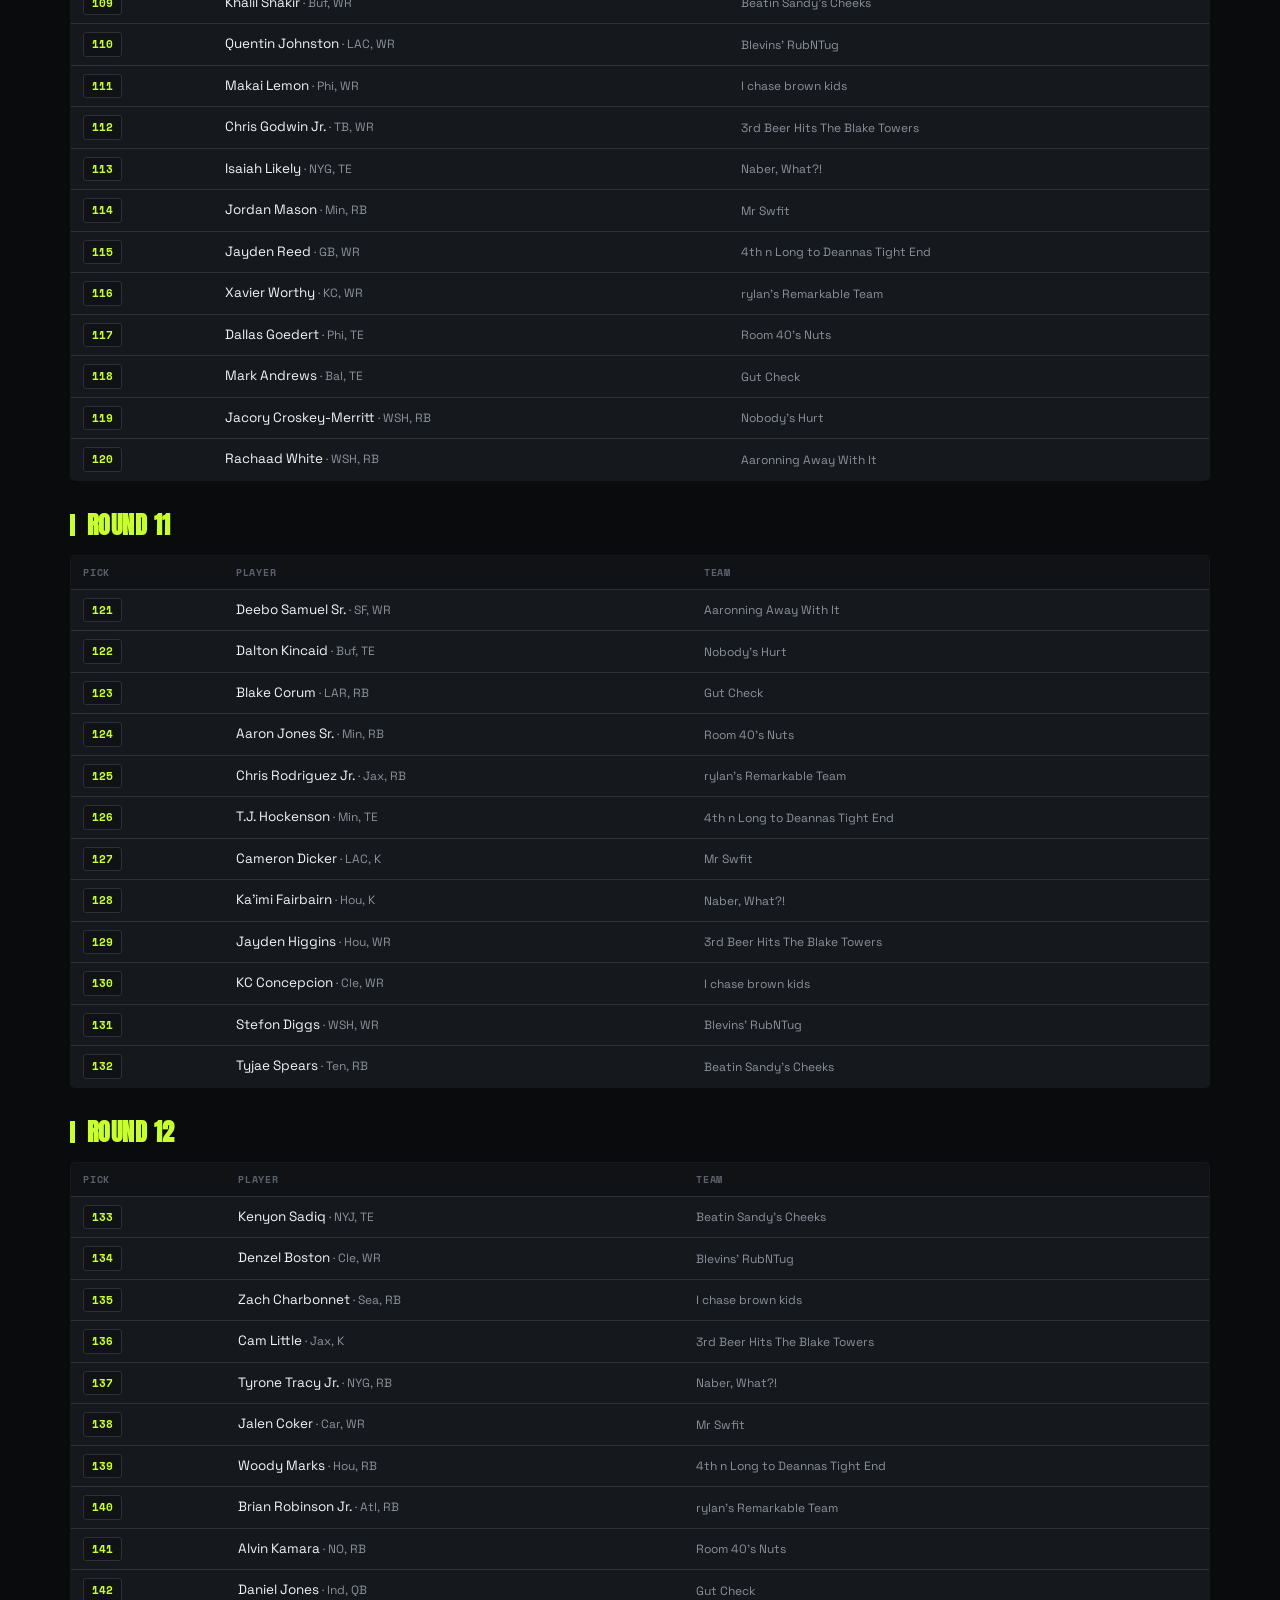
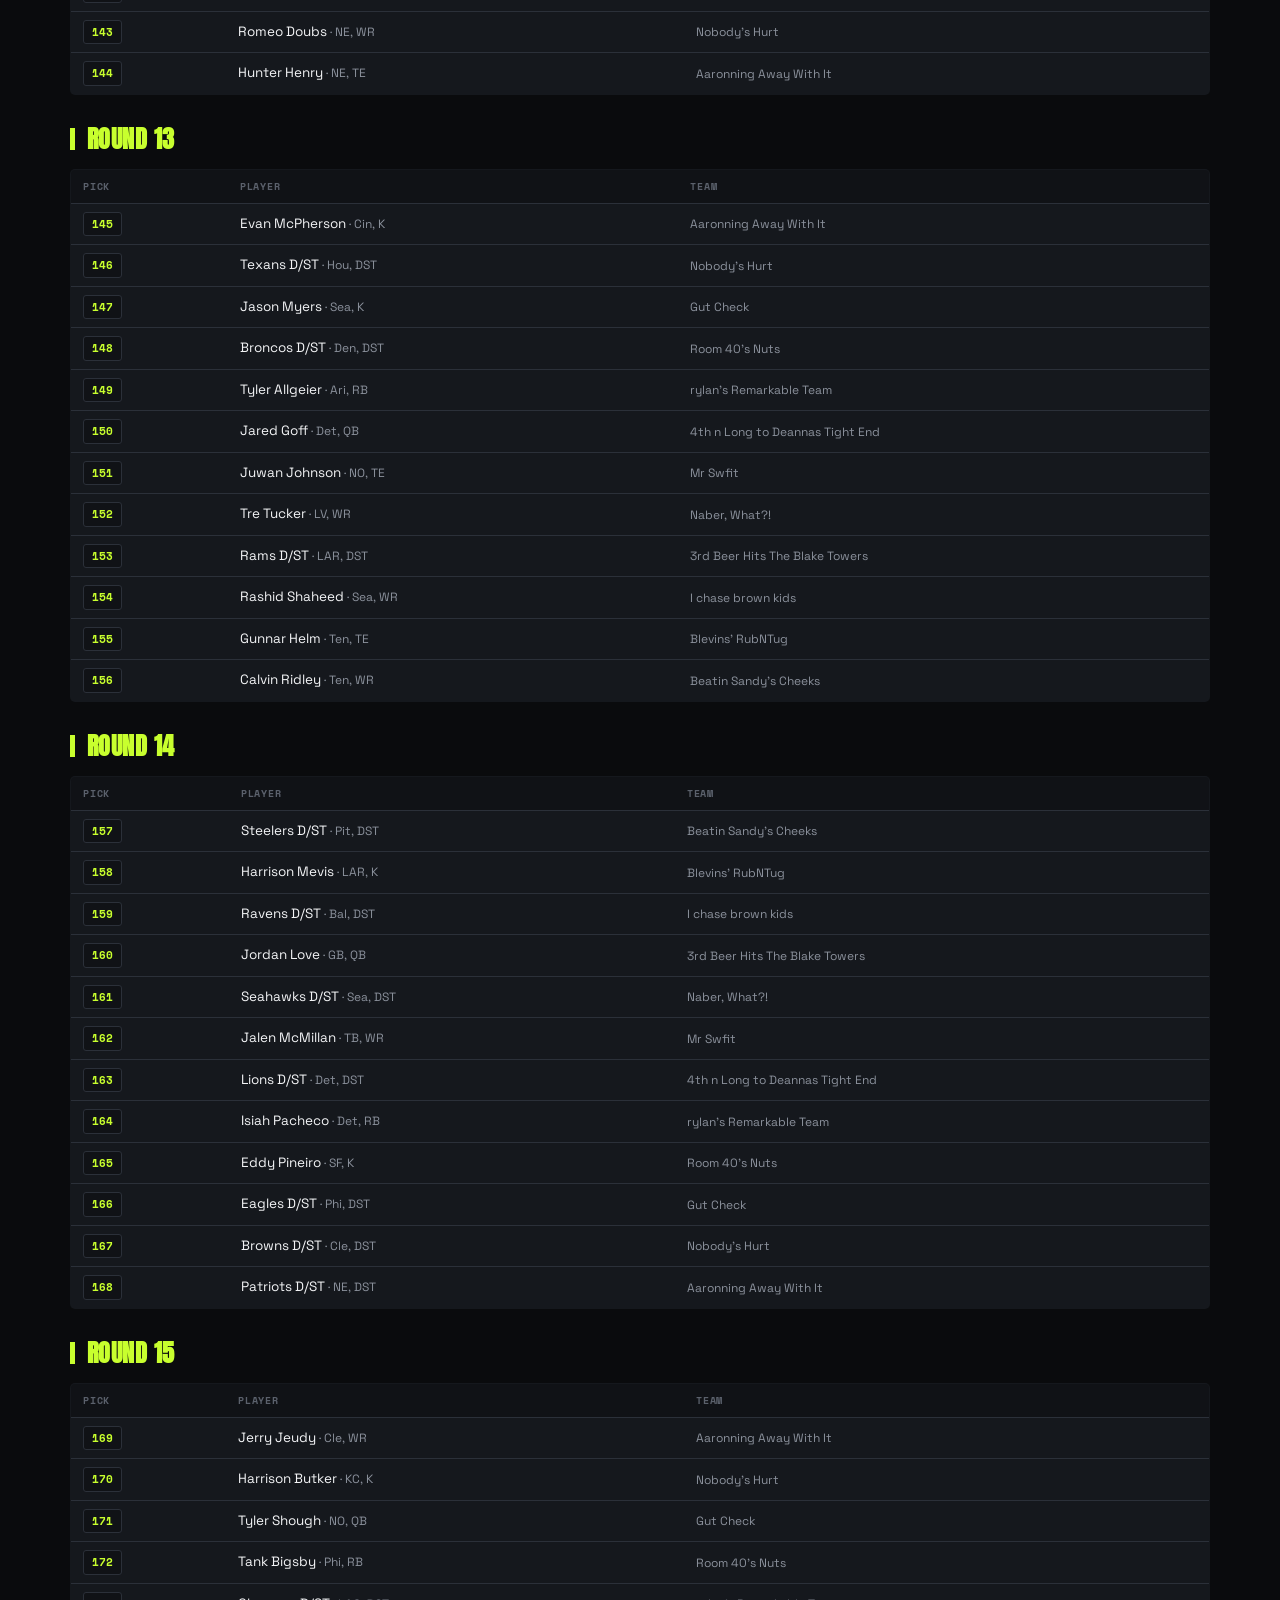
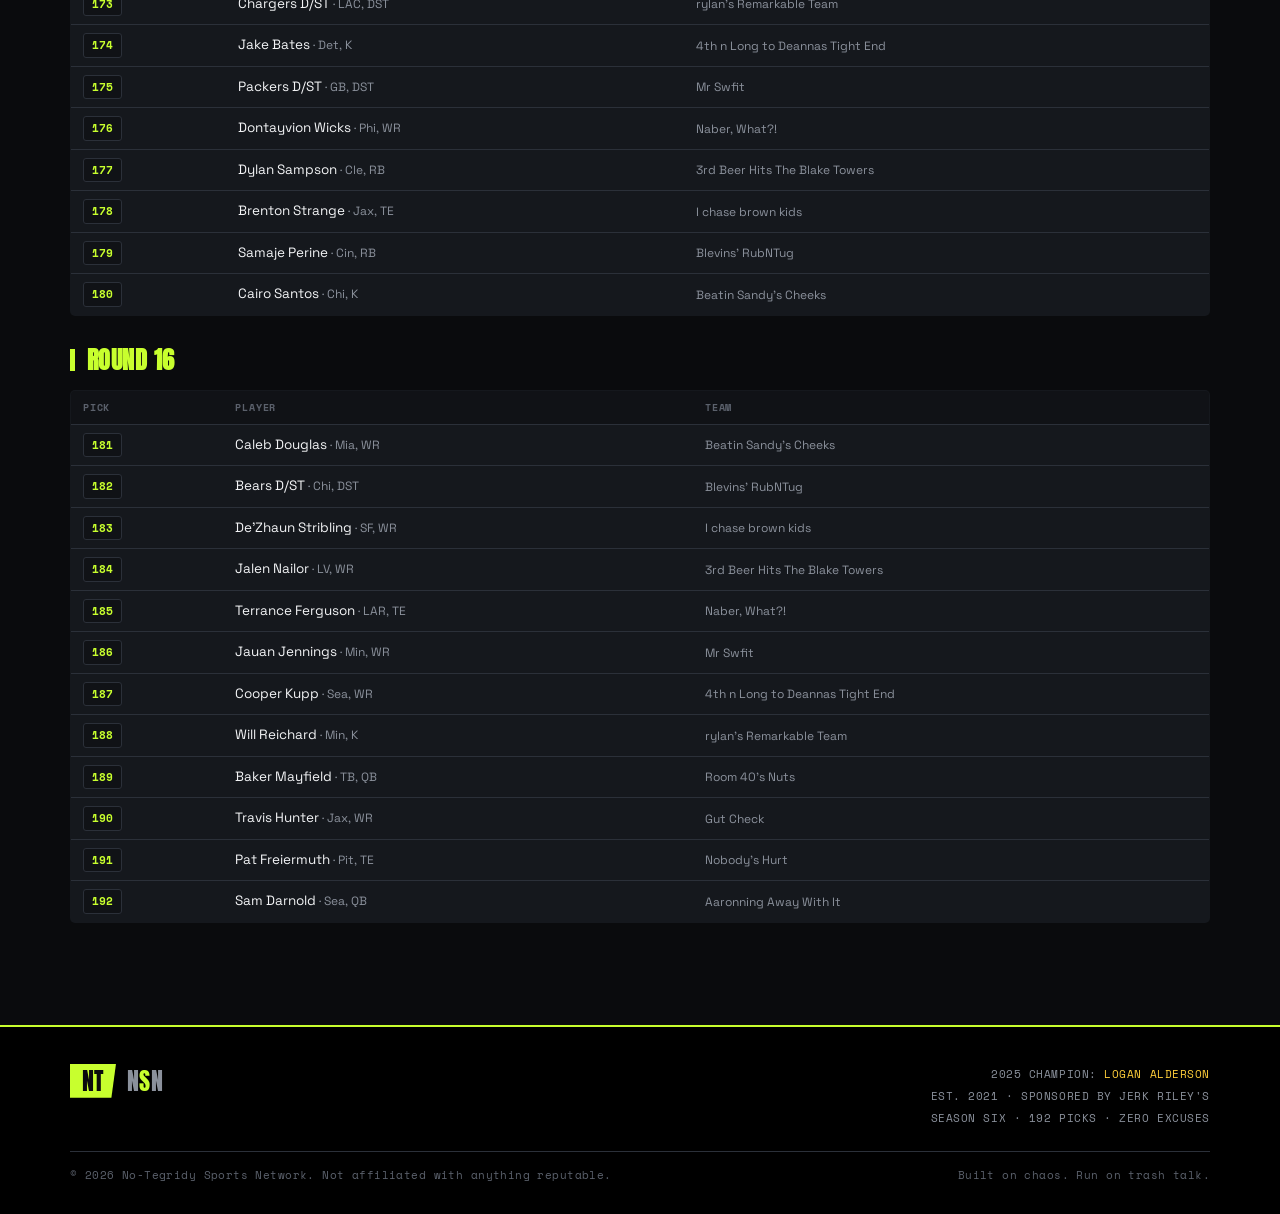
==== commit 0a623db3: "Add Week 1 slate and rename Logan's team to Mr Swfit The homepage moves from draft-recap mode into W" ====
--- a/draft-2026.html
+++ b/draft-2026.html
@@ -9,7 +9,7 @@
     <link rel="preconnect" href="https://fonts.googleapis.com">
     <link rel="preconnect" href="https://fonts.gstatic.com" crossorigin>
     <link href="https://fonts.googleapis.com/css2?family=Anton&family=Space+Grotesk:wght@400;500;700&family=Space+Mono:wght@400;700&display=swap" rel="stylesheet">
-    <link rel="stylesheet" href="styles.css?v=ntsn3">
+    <link rel="stylesheet" href="styles.css?v=ntsn2">
 </head>
 <body>
 <a href="#main" class="skip-link">Skip to main content</a>
@@ -365,7 +365,7 @@
 
         <article class="draft-team reveal" id="t-mps">
             <div class="draft-team-head">
-                <h3>Mr Pfizer + Swifties for Kamala</h3>
+                <h3>Mr Swfit</h3>
                 <span class="owner">Logan Alderson · Defending Champion · Slot 7</span>
             </div>
             <div class="pick-grid">
@@ -537,7 +537,7 @@
                         <tr><td class="rk">4</td><td><div class="team">Room 40's Nuts</div><div class="own">CJ Tackett</div></td><td class="num c">2</td><td class="num c">5</td><td class="num c">5</td><td class="num c">2</td><td class="num c">1</td><td class="num c">1</td></tr>
                         <tr><td class="rk">5</td><td><div class="team">rylan's Remarkable Team</div><div class="own">Rylan Thomas</div></td><td class="num c">1</td><td class="num c">7</td><td class="num c">5</td><td class="num c">1</td><td class="num c">1</td><td class="num c">1</td></tr>
                         <tr><td class="rk">6</td><td><div class="team">4th n Long to Deannas Tight End</div><div class="own">Cain Cooksey</div></td><td class="num c">2</td><td class="num c">4</td><td class="num c">6</td><td class="num c">2</td><td class="num c">1</td><td class="num c">1</td></tr>
-                        <tr><td class="rk">7</td><td><div class="team">Mr Pfizer + Swifties for Kamala</div><div class="own">Logan Alderson</div></td><td class="num c">2</td><td class="num c">4</td><td class="num c">6</td><td class="num c">2</td><td class="num c">1</td><td class="num c">1</td></tr>
+                        <tr><td class="rk">7</td><td><div class="team">Mr Swfit</div><div class="own">Logan Alderson</div></td><td class="num c">2</td><td class="num c">4</td><td class="num c">6</td><td class="num c">2</td><td class="num c">1</td><td class="num c">1</td></tr>
                         <tr><td class="rk">8</td><td><div class="team">Naber, What?!</div><div class="own">Blake Howell</div></td><td class="num c">1</td><td class="num c">4</td><td class="num c">6</td><td class="num c">3</td><td class="num c">1</td><td class="num c">1</td></tr>
                         <tr><td class="rk">9</td><td><div class="team">3rd Beer Hits The Blake Towers</div><div class="own">Garrett Burton</div></td><td class="num c">2</td><td class="num c">5</td><td class="num c">6</td><td class="num c">1</td><td class="num c">1</td><td class="num c">1</td></tr>
                         <tr><td class="rk">10</td><td><div class="team">I chase brown kids</div><div class="own">Jacob Barnwell</div></td><td class="num c">2</td><td class="num c">3</td><td class="num c">7</td><td class="num c">2</td><td class="num c">1</td><td class="num c">1</td></tr>
@@ -569,7 +569,7 @@
                 <tr><td><span class="pn">4</span></td><td>Puka Nacua <span class="team-c">· LAR, WR</span></td><td class="team-c">Room 40's Nuts</td></tr>
                 <tr><td><span class="pn">5</span></td><td>Jaxon Smith-Njigba <span class="team-c">· Sea, WR</span></td><td class="team-c">rylan's Remarkable Team</td></tr>
                 <tr><td><span class="pn">6</span></td><td>Christian McCaffrey <span class="team-c">· SF, RB</span></td><td class="team-c">4th n Long to Deannas Tight End</td></tr>
-                <tr><td><span class="pn">7</span></td><td>Amon-Ra St. Brown <span class="team-c">· Det, WR</span></td><td class="team-c">Mr Pfizer + Swifties for Kamala</td></tr>
+                <tr><td><span class="pn">7</span></td><td>Amon-Ra St. Brown <span class="team-c">· Det, WR</span></td><td class="team-c">Mr Swfit</td></tr>
                 <tr><td><span class="pn">8</span></td><td>Jonathan Taylor <span class="team-c">· Ind, RB</span></td><td class="team-c">Naber, What?!</td></tr>
                 <tr><td><span class="pn">9</span></td><td>CeeDee Lamb <span class="team-c">· Dal, WR</span></td><td class="team-c">3rd Beer Hits The Blake Towers</td></tr>
                 <tr><td><span class="pn">10</span></td><td>James Cook III <span class="team-c">· Buf, RB</span></td><td class="team-c">I chase brown kids</td></tr>
@@ -587,7 +587,7 @@
                 <tr><td><span class="pn">15</span></td><td>Ashton Jeanty <span class="team-c">· LV, RB</span></td><td class="team-c">I chase brown kids</td></tr>
                 <tr><td><span class="pn">16</span></td><td>Chase Brown <span class="team-c">· Cin, RB</span></td><td class="team-c">3rd Beer Hits The Blake Towers</td></tr>
                 <tr><td><span class="pn">17</span></td><td>Jeremiyah Love <span class="team-c">· Ari, RB</span></td><td class="team-c">Naber, What?!</td></tr>
-                <tr><td><span class="pn">18</span></td><td>Kenneth Walker III <span class="team-c">· KC, RB</span></td><td class="team-c">Mr Pfizer + Swifties for Kamala</td></tr>
+                <tr><td><span class="pn">18</span></td><td>Kenneth Walker III <span class="team-c">· KC, RB</span></td><td class="team-c">Mr Swfit</td></tr>
                 <tr><td><span class="pn">19</span></td><td>Saquon Barkley <span class="team-c">· Phi, RB</span></td><td class="team-c">4th n Long to Deannas Tight End</td></tr>
                 <tr><td><span class="pn">20</span></td><td>Trey McBride <span class="team-c">· Ari, TE</span></td><td class="team-c">rylan's Remarkable Team</td></tr>
                 <tr><td><span class="pn">21</span></td><td>Derrick Henry <span class="team-c">· Bal, RB</span></td><td class="team-c">Room 40's Nuts</td></tr>
@@ -607,7 +607,7 @@
                 <tr><td><span class="pn">28</span></td><td>Brock Bowers <span class="team-c">· LV, TE</span></td><td class="team-c">Room 40's Nuts</td></tr>
                 <tr><td><span class="pn">29</span></td><td>Javonte Williams <span class="team-c">· Dal, RB</span></td><td class="team-c">rylan's Remarkable Team</td></tr>
                 <tr><td><span class="pn">30</span></td><td>Garrett Wilson <span class="team-c">· NYJ, WR</span></td><td class="team-c">4th n Long to Deannas Tight End</td></tr>
-                <tr><td><span class="pn">31</span></td><td>George Pickens <span class="team-c">· Dal, WR</span></td><td class="team-c">Mr Pfizer + Swifties for Kamala</td></tr>
+                <tr><td><span class="pn">31</span></td><td>George Pickens <span class="team-c">· Dal, WR</span></td><td class="team-c">Mr Swfit</td></tr>
                 <tr><td><span class="pn">32</span></td><td>Malik Nabers <span class="team-c">· NYG, WR</span></td><td class="team-c">Naber, What?!</td></tr>
                 <tr><td><span class="pn">33</span></td><td>Travis Etienne Jr. <span class="team-c">· NO, RB</span></td><td class="team-c">3rd Beer Hits The Blake Towers</td></tr>
                 <tr><td><span class="pn">34</span></td><td>Tetairoa McMillan <span class="team-c">· Car, WR</span></td><td class="team-c">I chase brown kids</td></tr>
@@ -625,7 +625,7 @@
                 <tr><td><span class="pn">39</span></td><td>Chris Olave <span class="team-c">· NO, WR</span></td><td class="team-c">I chase brown kids</td></tr>
                 <tr><td><span class="pn">40</span></td><td>Zay Flowers <span class="team-c">· Bal, WR</span></td><td class="team-c">3rd Beer Hits The Blake Towers</td></tr>
                 <tr><td><span class="pn">41</span></td><td>Emeka Egbuka <span class="team-c">· TB, WR</span></td><td class="team-c">Naber, What?!</td></tr>
-                <tr><td><span class="pn">42</span></td><td>Davante Adams <span class="team-c">· LAR, WR</span></td><td class="team-c">Mr Pfizer + Swifties for Kamala</td></tr>
+                <tr><td><span class="pn">42</span></td><td>Davante Adams <span class="team-c">· LAR, WR</span></td><td class="team-c">Mr Swfit</td></tr>
                 <tr><td><span class="pn">43</span></td><td>DeVonta Smith <span class="team-c">· Phi, WR</span></td><td class="team-c">4th n Long to Deannas Tight End</td></tr>
                 <tr><td><span class="pn">44</span></td><td>Quinshon Judkins <span class="team-c">· Cle, RB</span></td><td class="team-c">rylan's Remarkable Team</td></tr>
                 <tr><td><span class="pn">45</span></td><td>Bucky Irving <span class="team-c">· TB, RB</span></td><td class="team-c">Room 40's Nuts</td></tr>
@@ -645,7 +645,7 @@
                 <tr><td><span class="pn">52</span></td><td>Terry McLaurin <span class="team-c">· WSH, WR</span></td><td class="team-c">Room 40's Nuts</td></tr>
                 <tr><td><span class="pn">53</span></td><td>DJ Moore <span class="team-c">· Buf, WR</span></td><td class="team-c">rylan's Remarkable Team</td></tr>
                 <tr><td><span class="pn">54</span></td><td>Lamar Jackson <span class="team-c">· Bal, QB</span></td><td class="team-c">4th n Long to Deannas Tight End</td></tr>
-                <tr><td><span class="pn">55</span></td><td>Sam LaPorta <span class="team-c">· Det, TE</span></td><td class="team-c">Mr Pfizer + Swifties for Kamala</td></tr>
+                <tr><td><span class="pn">55</span></td><td>Sam LaPorta <span class="team-c">· Det, TE</span></td><td class="team-c">Mr Swfit</td></tr>
                 <tr><td><span class="pn">56</span></td><td>Drake Maye <span class="team-c">· NE, QB</span></td><td class="team-c">Naber, What?!</td></tr>
                 <tr><td><span class="pn">57</span></td><td>Colston Loveland <span class="team-c">· Chi, TE</span></td><td class="team-c">3rd Beer Hits The Blake Towers</td></tr>
                 <tr><td><span class="pn">58</span></td><td>Jameson Williams <span class="team-c">· Det, WR</span></td><td class="team-c">I chase brown kids</td></tr>
@@ -663,7 +663,7 @@
                 <tr><td><span class="pn">63</span></td><td>Joe Burrow <span class="team-c">· Cin, QB</span></td><td class="team-c">I chase brown kids</td></tr>
                 <tr><td><span class="pn">64</span></td><td>Alec Pierce <span class="team-c">· Ind, WR</span></td><td class="team-c">3rd Beer Hits The Blake Towers</td></tr>
                 <tr><td><span class="pn">65</span></td><td>Carnell Tate <span class="team-c">· Ten, WR</span></td><td class="team-c">Naber, What?!</td></tr>
-                <tr><td><span class="pn">66</span></td><td>Jaxson Dart <span class="team-c">· NYG, QB</span></td><td class="team-c">Mr Pfizer + Swifties for Kamala</td></tr>
+                <tr><td><span class="pn">66</span></td><td>Jaxson Dart <span class="team-c">· NYG, QB</span></td><td class="team-c">Mr Swfit</td></tr>
                 <tr><td><span class="pn">67</span></td><td>Courtland Sutton <span class="team-c">· Den, WR</span></td><td class="team-c">4th n Long to Deannas Tight End</td></tr>
                 <tr><td><span class="pn">68</span></td><td>David Montgomery <span class="team-c">· Hou, RB</span></td><td class="team-c">rylan's Remarkable Team</td></tr>
                 <tr><td><span class="pn">69</span></td><td>Marvin Harrison Jr. <span class="team-c">· Ari, WR</span></td><td class="team-c">Room 40's Nuts</td></tr>
@@ -683,7 +683,7 @@
                 <tr><td><span class="pn">76</span></td><td>DK Metcalf <span class="team-c">· Pit, WR</span></td><td class="team-c">Room 40's Nuts</td></tr>
                 <tr><td><span class="pn">77</span></td><td>Caleb Williams <span class="team-c">· Chi, QB</span></td><td class="team-c">rylan's Remarkable Team</td></tr>
                 <tr><td><span class="pn">78</span></td><td>Harold Fannin Jr. <span class="team-c">· Cle, TE</span></td><td class="team-c">4th n Long to Deannas Tight End</td></tr>
-                <tr><td><span class="pn">79</span></td><td>Rico Dowdle <span class="team-c">· Pit, RB</span></td><td class="team-c">Mr Pfizer + Swifties for Kamala</td></tr>
+                <tr><td><span class="pn">79</span></td><td>Rico Dowdle <span class="team-c">· Pit, RB</span></td><td class="team-c">Mr Swfit</td></tr>
                 <tr><td><span class="pn">80</span></td><td>Tucker Kraft <span class="team-c">· GB, TE</span></td><td class="team-c">Naber, What?!</td></tr>
                 <tr><td><span class="pn">81</span></td><td>Bo Nix <span class="team-c">· Den, QB</span></td><td class="team-c">3rd Beer Hits The Blake Towers</td></tr>
                 <tr><td><span class="pn">82</span></td><td>George Kittle <span class="team-c">· SF, TE</span></td><td class="team-c">I chase brown kids</td></tr>
@@ -701,7 +701,7 @@
                 <tr><td><span class="pn">87</span></td><td>Brandon Aubrey <span class="team-c">· Dal, K</span></td><td class="team-c">I chase brown kids</td></tr>
                 <tr><td><span class="pn">88</span></td><td>Jaylen Warren <span class="team-c">· Pit, RB</span></td><td class="team-c">3rd Beer Hits The Blake Towers</td></tr>
                 <tr><td><span class="pn">89</span></td><td>Matthew Golden <span class="team-c">· GB, WR</span></td><td class="team-c">Naber, What?!</td></tr>
-                <tr><td><span class="pn">90</span></td><td>Brock Purdy <span class="team-c">· SF, QB</span></td><td class="team-c">Mr Pfizer + Swifties for Kamala</td></tr>
+                <tr><td><span class="pn">90</span></td><td>Brock Purdy <span class="team-c">· SF, QB</span></td><td class="team-c">Mr Swfit</td></tr>
                 <tr><td><span class="pn">91</span></td><td>Tony Pollard <span class="team-c">· Ten, RB</span></td><td class="team-c">4th n Long to Deannas Tight End</td></tr>
                 <tr><td><span class="pn">92</span></td><td>Michael Wilson <span class="team-c">· Ari, WR</span></td><td class="team-c">rylan's Remarkable Team</td></tr>
                 <tr><td><span class="pn">93</span></td><td>Brian Thomas Jr. <span class="team-c">· Jax, WR</span></td><td class="team-c">Room 40's Nuts</td></tr>
@@ -721,7 +721,7 @@
                 <tr><td><span class="pn">100</span></td><td>Justin Herbert <span class="team-c">· LAC, QB</span></td><td class="team-c">Room 40's Nuts</td></tr>
                 <tr><td><span class="pn">101</span></td><td>Jordan Addison <span class="team-c">· Min, WR</span></td><td class="team-c">rylan's Remarkable Team</td></tr>
                 <tr><td><span class="pn">102</span></td><td>Josh Downs <span class="team-c">· Ind, WR</span></td><td class="team-c">4th n Long to Deannas Tight End</td></tr>
-                <tr><td><span class="pn">103</span></td><td>Kenny Gainwell <span class="team-c">· TB, RB</span></td><td class="team-c">Mr Pfizer + Swifties for Kamala</td></tr>
+                <tr><td><span class="pn">103</span></td><td>Kenny Gainwell <span class="team-c">· TB, RB</span></td><td class="team-c">Mr Swfit</td></tr>
                 <tr><td><span class="pn">104</span></td><td>RJ Harvey <span class="team-c">· Den, RB</span></td><td class="team-c">Naber, What?!</td></tr>
                 <tr><td><span class="pn">105</span></td><td>J.K. Dobbins <span class="team-c">· Den, RB</span></td><td class="team-c">3rd Beer Hits The Blake Towers</td></tr>
                 <tr><td><span class="pn">106</span></td><td>Trevor Lawrence <span class="team-c">· Jax, QB</span></td><td class="team-c">I chase brown kids</td></tr>
@@ -739,7 +739,7 @@
                 <tr><td><span class="pn">111</span></td><td>Makai Lemon <span class="team-c">· Phi, WR</span></td><td class="team-c">I chase brown kids</td></tr>
                 <tr><td><span class="pn">112</span></td><td>Chris Godwin Jr. <span class="team-c">· TB, WR</span></td><td class="team-c">3rd Beer Hits The Blake Towers</td></tr>
                 <tr><td><span class="pn">113</span></td><td>Isaiah Likely <span class="team-c">· NYG, TE</span></td><td class="team-c">Naber, What?!</td></tr>
-                <tr><td><span class="pn">114</span></td><td>Jordan Mason <span class="team-c">· Min, RB</span></td><td class="team-c">Mr Pfizer + Swifties for Kamala</td></tr>
+                <tr><td><span class="pn">114</span></td><td>Jordan Mason <span class="team-c">· Min, RB</span></td><td class="team-c">Mr Swfit</td></tr>
                 <tr><td><span class="pn">115</span></td><td>Jayden Reed <span class="team-c">· GB, WR</span></td><td class="team-c">4th n Long to Deannas Tight End</td></tr>
                 <tr><td><span class="pn">116</span></td><td>Xavier Worthy <span class="team-c">· KC, WR</span></td><td class="team-c">rylan's Remarkable Team</td></tr>
                 <tr><td><span class="pn">117</span></td><td>Dallas Goedert <span class="team-c">· Phi, TE</span></td><td class="team-c">Room 40's Nuts</td></tr>
@@ -759,7 +759,7 @@
                 <tr><td><span class="pn">124</span></td><td>Aaron Jones Sr. <span class="team-c">· Min, RB</span></td><td class="team-c">Room 40's Nuts</td></tr>
                 <tr><td><span class="pn">125</span></td><td>Chris Rodriguez Jr. <span class="team-c">· Jax, RB</span></td><td class="team-c">rylan's Remarkable Team</td></tr>
                 <tr><td><span class="pn">126</span></td><td>T.J. Hockenson <span class="team-c">· Min, TE</span></td><td class="team-c">4th n Long to Deannas Tight End</td></tr>
-                <tr><td><span class="pn">127</span></td><td>Cameron Dicker <span class="team-c">· LAC, K</span></td><td class="team-c">Mr Pfizer + Swifties for Kamala</td></tr>
+                <tr><td><span class="pn">127</span></td><td>Cameron Dicker <span class="team-c">· LAC, K</span></td><td class="team-c">Mr Swfit</td></tr>
                 <tr><td><span class="pn">128</span></td><td>Ka'imi Fairbairn <span class="team-c">· Hou, K</span></td><td class="team-c">Naber, What?!</td></tr>
                 <tr><td><span class="pn">129</span></td><td>Jayden Higgins <span class="team-c">· Hou, WR</span></td><td class="team-c">3rd Beer Hits The Blake Towers</td></tr>
                 <tr><td><span class="pn">130</span></td><td>KC Concepcion <span class="team-c">· Cle, WR</span></td><td class="team-c">I chase brown kids</td></tr>
@@ -777,7 +777,7 @@
                 <tr><td><span class="pn">135</span></td><td>Zach Charbonnet <span class="team-c">· Sea, RB</span></td><td class="team-c">I chase brown kids</td></tr>
                 <tr><td><span class="pn">136</span></td><td>Cam Little <span class="team-c">· Jax, K</span></td><td class="team-c">3rd Beer Hits The Blake Towers</td></tr>
                 <tr><td><span class="pn">137</span></td><td>Tyrone Tracy Jr. <span class="team-c">· NYG, RB</span></td><td class="team-c">Naber, What?!</td></tr>
-                <tr><td><span class="pn">138</span></td><td>Jalen Coker <span class="team-c">· Car, WR</span></td><td class="team-c">Mr Pfizer + Swifties for Kamala</td></tr>
+                <tr><td><span class="pn">138</span></td><td>Jalen Coker <span class="team-c">· Car, WR</span></td><td class="team-c">Mr Swfit</td></tr>
                 <tr><td><span class="pn">139</span></td><td>Woody Marks <span class="team-c">· Hou, RB</span></td><td class="team-c">4th n Long to Deannas Tight End</td></tr>
                 <tr><td><span class="pn">140</span></td><td>Brian Robinson Jr. <span class="team-c">· Atl, RB</span></td><td class="team-c">rylan's Remarkable Team</td></tr>
                 <tr><td><span class="pn">141</span></td><td>Alvin Kamara <span class="team-c">· NO, RB</span></td><td class="team-c">Room 40's Nuts</td></tr>
@@ -797,7 +797,7 @@
                 <tr><td><span class="pn">148</span></td><td>Broncos D/ST <span class="team-c">· Den, DST</span></td><td class="team-c">Room 40's Nuts</td></tr>
                 <tr><td><span class="pn">149</span></td><td>Tyler Allgeier <span class="team-c">· Ari, RB</span></td><td class="team-c">rylan's Remarkable Team</td></tr>
                 <tr><td><span class="pn">150</span></td><td>Jared Goff <span class="team-c">· Det, QB</span></td><td class="team-c">4th n Long to Deannas Tight End</td></tr>
-                <tr><td><span class="pn">151</span></td><td>Juwan Johnson <span class="team-c">· NO, TE</span></td><td class="team-c">Mr Pfizer + Swifties for Kamala</td></tr>
+                <tr><td><span class="pn">151</span></td><td>Juwan Johnson <span class="team-c">· NO, TE</span></td><td class="team-c">Mr Swfit</td></tr>
                 <tr><td><span class="pn">152</span></td><td>Tre Tucker <span class="team-c">· LV, WR</span></td><td class="team-c">Naber, What?!</td></tr>
                 <tr><td><span class="pn">153</span></td><td>Rams D/ST <span class="team-c">· LAR, DST</span></td><td class="team-c">3rd Beer Hits The Blake Towers</td></tr>
                 <tr><td><span class="pn">154</span></td><td>Rashid Shaheed <span class="team-c">· Sea, WR</span></td><td class="team-c">I chase brown kids</td></tr>
@@ -815,7 +815,7 @@
                 <tr><td><span class="pn">159</span></td><td>Ravens D/ST <span class="team-c">· Bal, DST</span></td><td class="team-c">I chase brown kids</td></tr>
                 <tr><td><span class="pn">160</span></td><td>Jordan Love <span class="team-c">· GB, QB</span></td><td class="team-c">3rd Beer Hits The Blake Towers</td></tr>
                 <tr><td><span class="pn">161</span></td><td>Seahawks D/ST <span class="team-c">· Sea, DST</span></td><td class="team-c">Naber, What?!</td></tr>
-                <tr><td><span class="pn">162</span></td><td>Jalen McMillan <span class="team-c">· TB, WR</span></td><td class="team-c">Mr Pfizer + Swifties for Kamala</td></tr>
+                <tr><td><span class="pn">162</span></td><td>Jalen McMillan <span class="team-c">· TB, WR</span></td><td class="team-c">Mr Swfit</td></tr>
                 <tr><td><span class="pn">163</span></td><td>Lions D/ST <span class="team-c">· Det, DST</span></td><td class="team-c">4th n Long to Deannas Tight End</td></tr>
                 <tr><td><span class="pn">164</span></td><td>Isiah Pacheco <span class="team-c">· Det, RB</span></td><td class="team-c">rylan's Remarkable Team</td></tr>
                 <tr><td><span class="pn">165</span></td><td>Eddy Pineiro <span class="team-c">· SF, K</span></td><td class="team-c">Room 40's Nuts</td></tr>
@@ -835,7 +835,7 @@
                 <tr><td><span class="pn">172</span></td><td>Tank Bigsby <span class="team-c">· Phi, RB</span></td><td class="team-c">Room 40's Nuts</td></tr>
                 <tr><td><span class="pn">173</span></td><td>Chargers D/ST <span class="team-c">· LAC, DST</span></td><td class="team-c">rylan's Remarkable Team</td></tr>
                 <tr><td><span class="pn">174</span></td><td>Jake Bates <span class="team-c">· Det, K</span></td><td class="team-c">4th n Long to Deannas Tight End</td></tr>
-                <tr><td><span class="pn">175</span></td><td>Packers D/ST <span class="team-c">· GB, DST</span></td><td class="team-c">Mr Pfizer + Swifties for Kamala</td></tr>
+                <tr><td><span class="pn">175</span></td><td>Packers D/ST <span class="team-c">· GB, DST</span></td><td class="team-c">Mr Swfit</td></tr>
                 <tr><td><span class="pn">176</span></td><td>Dontayvion Wicks <span class="team-c">· Phi, WR</span></td><td class="team-c">Naber, What?!</td></tr>
                 <tr><td><span class="pn">177</span></td><td>Dylan Sampson <span class="team-c">· Cle, RB</span></td><td class="team-c">3rd Beer Hits The Blake Towers</td></tr>
                 <tr><td><span class="pn">178</span></td><td>Brenton Strange <span class="team-c">· Jax, TE</span></td><td class="team-c">I chase brown kids</td></tr>
@@ -853,7 +853,7 @@
                 <tr><td><span class="pn">183</span></td><td>De'Zhaun Stribling <span class="team-c">· SF, WR</span></td><td class="team-c">I chase brown kids</td></tr>
                 <tr><td><span class="pn">184</span></td><td>Jalen Nailor <span class="team-c">· LV, WR</span></td><td class="team-c">3rd Beer Hits The Blake Towers</td></tr>
                 <tr><td><span class="pn">185</span></td><td>Terrance Ferguson <span class="team-c">· LAR, TE</span></td><td class="team-c">Naber, What?!</td></tr>
-                <tr><td><span class="pn">186</span></td><td>Jauan Jennings <span class="team-c">· Min, WR</span></td><td class="team-c">Mr Pfizer + Swifties for Kamala</td></tr>
+                <tr><td><span class="pn">186</span></td><td>Jauan Jennings <span class="team-c">· Min, WR</span></td><td class="team-c">Mr Swfit</td></tr>
                 <tr><td><span class="pn">187</span></td><td>Cooper Kupp <span class="team-c">· Sea, WR</span></td><td class="team-c">4th n Long to Deannas Tight End</td></tr>
                 <tr><td><span class="pn">188</span></td><td>Will Reichard <span class="team-c">· Min, K</span></td><td class="team-c">rylan's Remarkable Team</td></tr>
                 <tr><td><span class="pn">189</span></td><td>Baker Mayfield <span class="team-c">· TB, QB</span></td><td class="team-c">Room 40's Nuts</td></tr>
@@ -872,7 +872,7 @@
         <div class="ftop">
             <a class="logo" href="index.html"><span class="mark">NT</span><span class="word">N<b>S</b>N</span></a>
             <div class="fmeta">
-                Defending Champion: <span class="gold">Logan Alderson</span><br>
+                2025 Champion: <span class="gold">Logan Alderson</span><br>
                 Est. 2021 · Sponsored by Jerk Riley's<br>
                 Season Six · 192 Picks · Zero Excuses
             </div>
@@ -884,6 +884,6 @@
     </div>
 </footer>
 
-<script src="script.js?v=ntsn3"></script>
+<script src="script.js?v=ntsn2"></script>
 </body>
 </html>
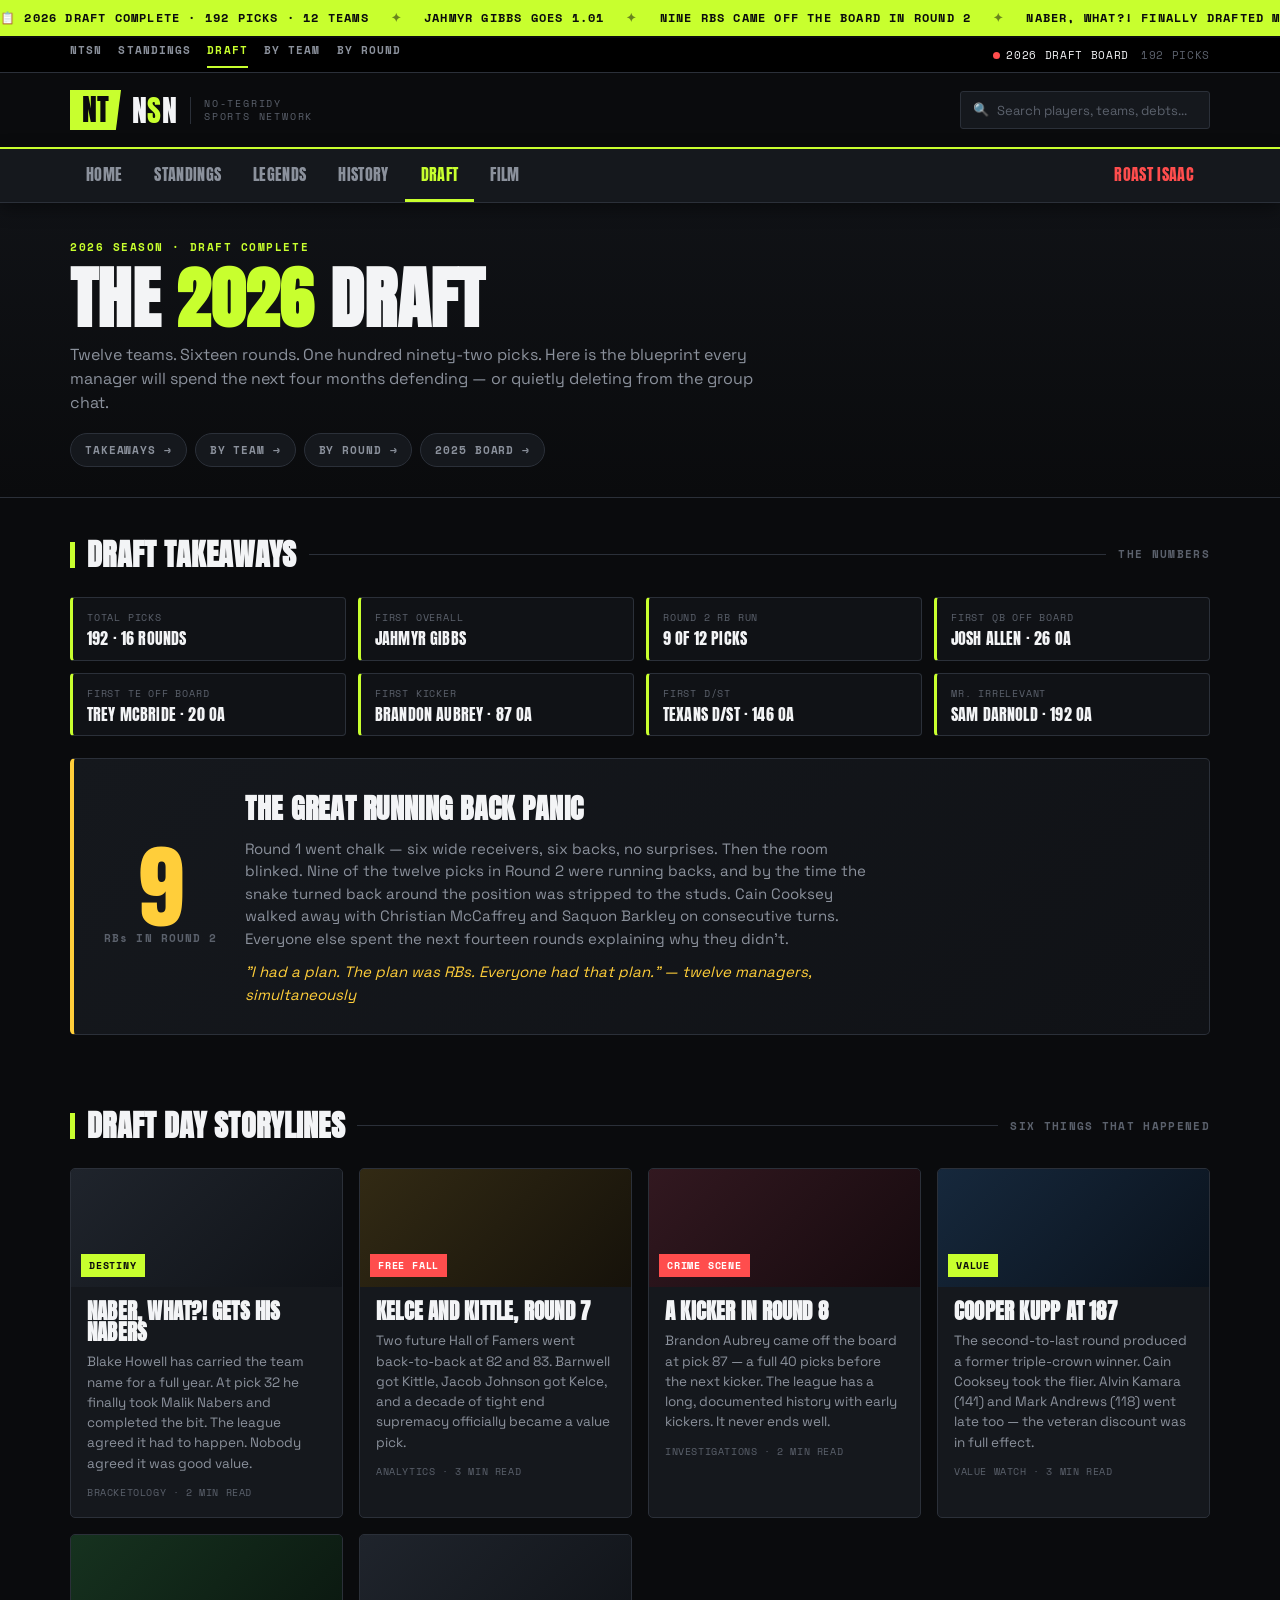
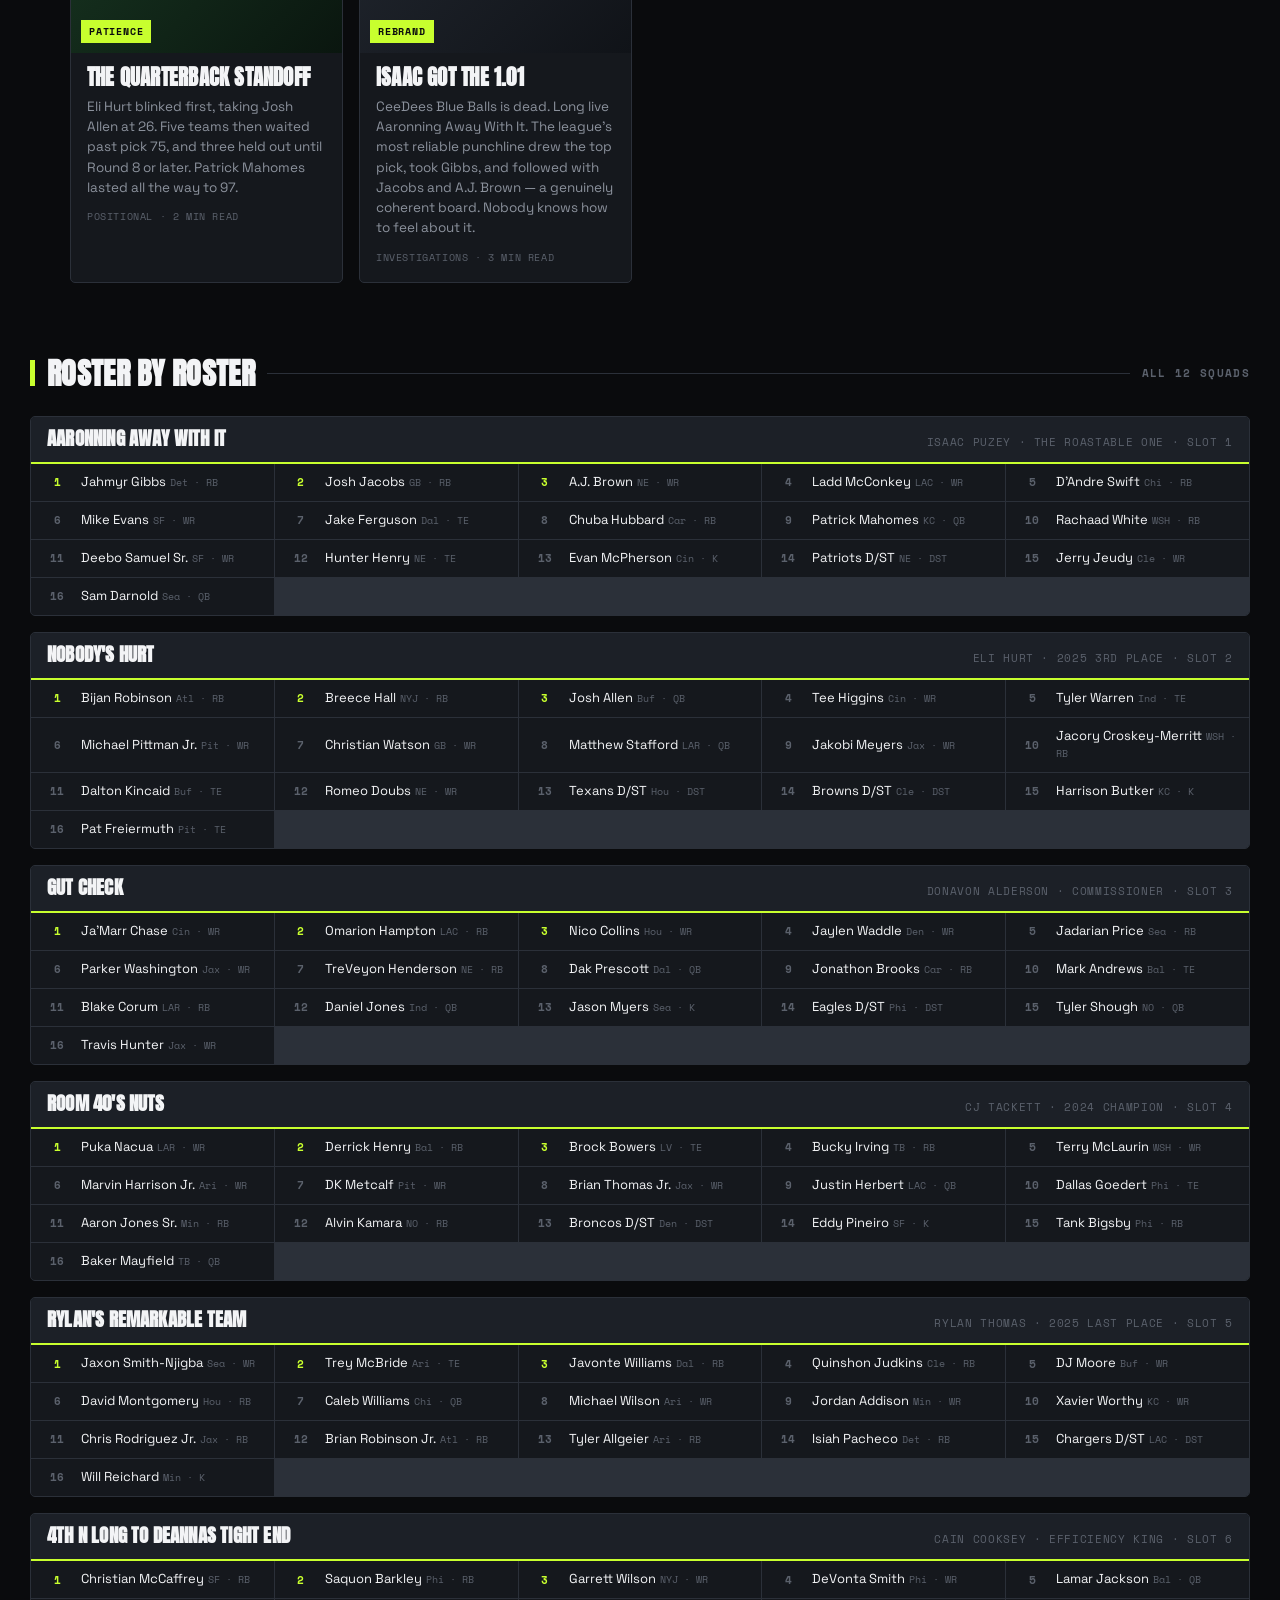
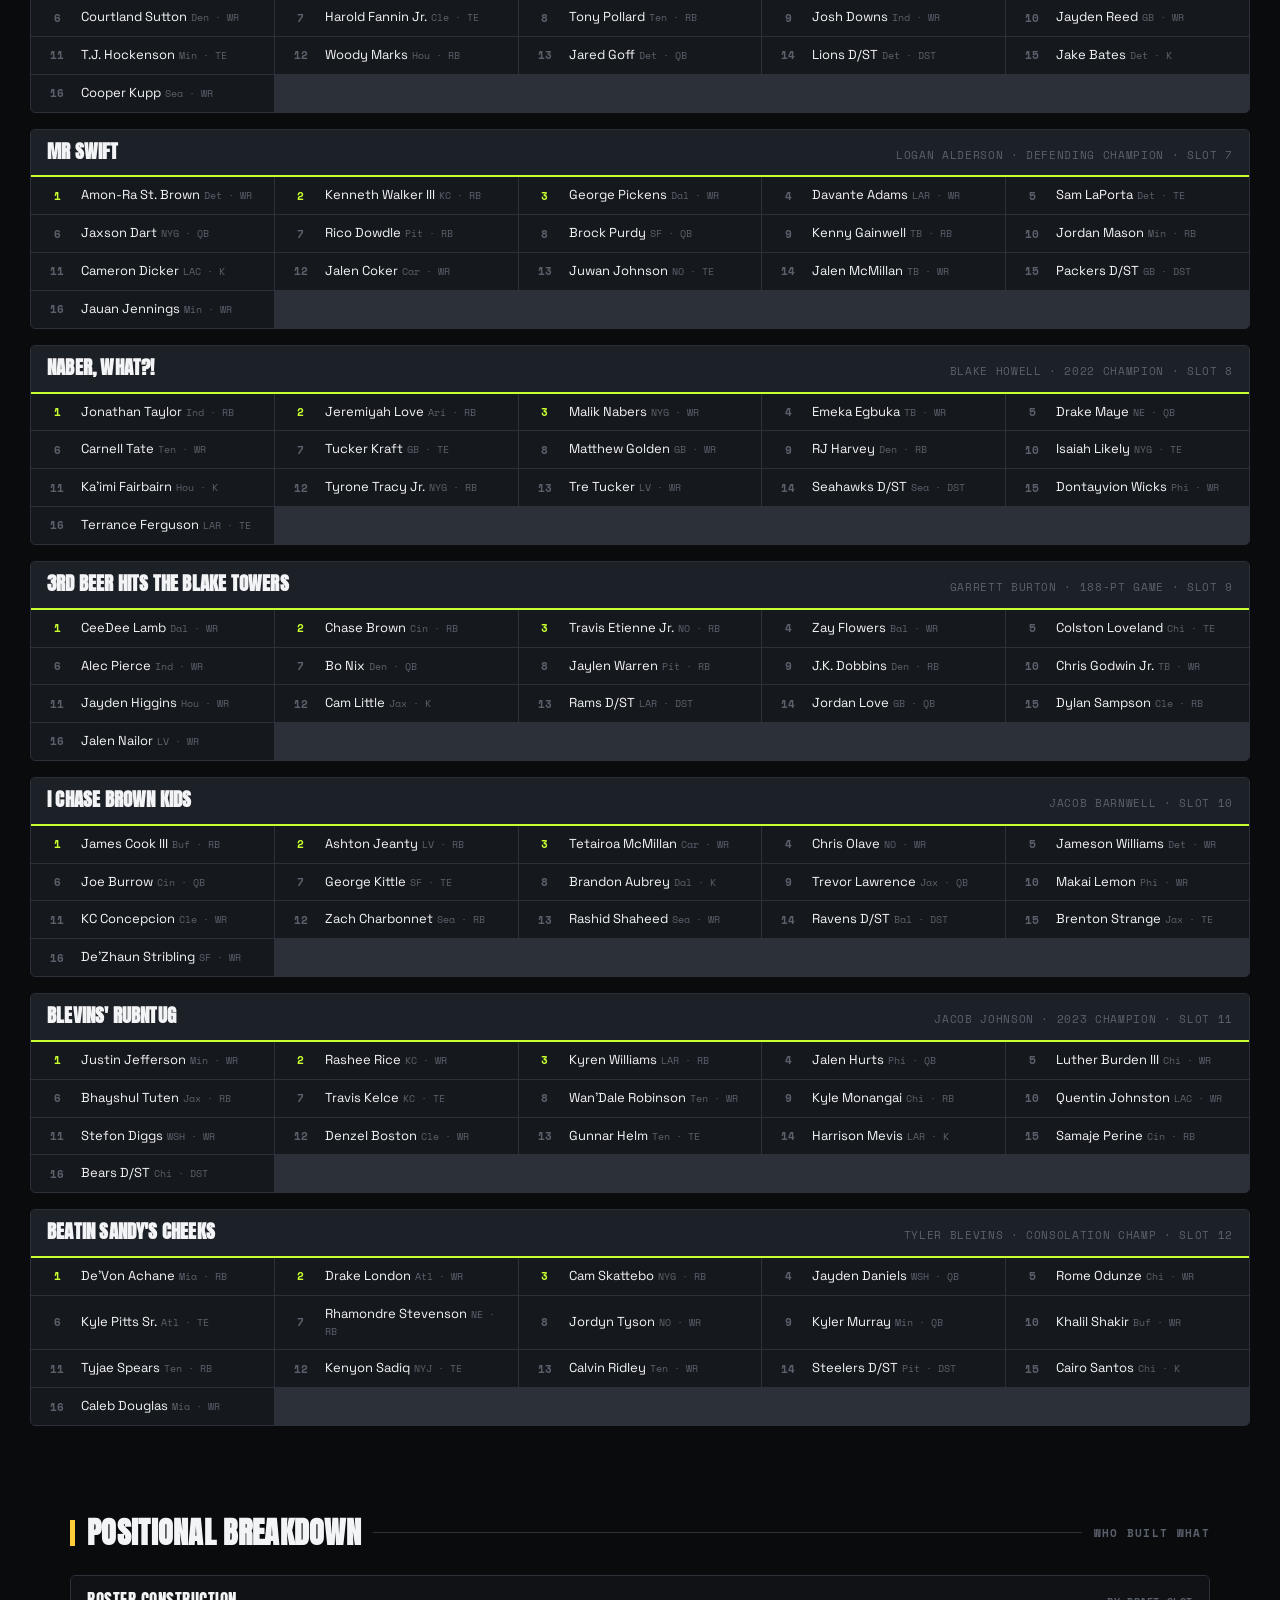
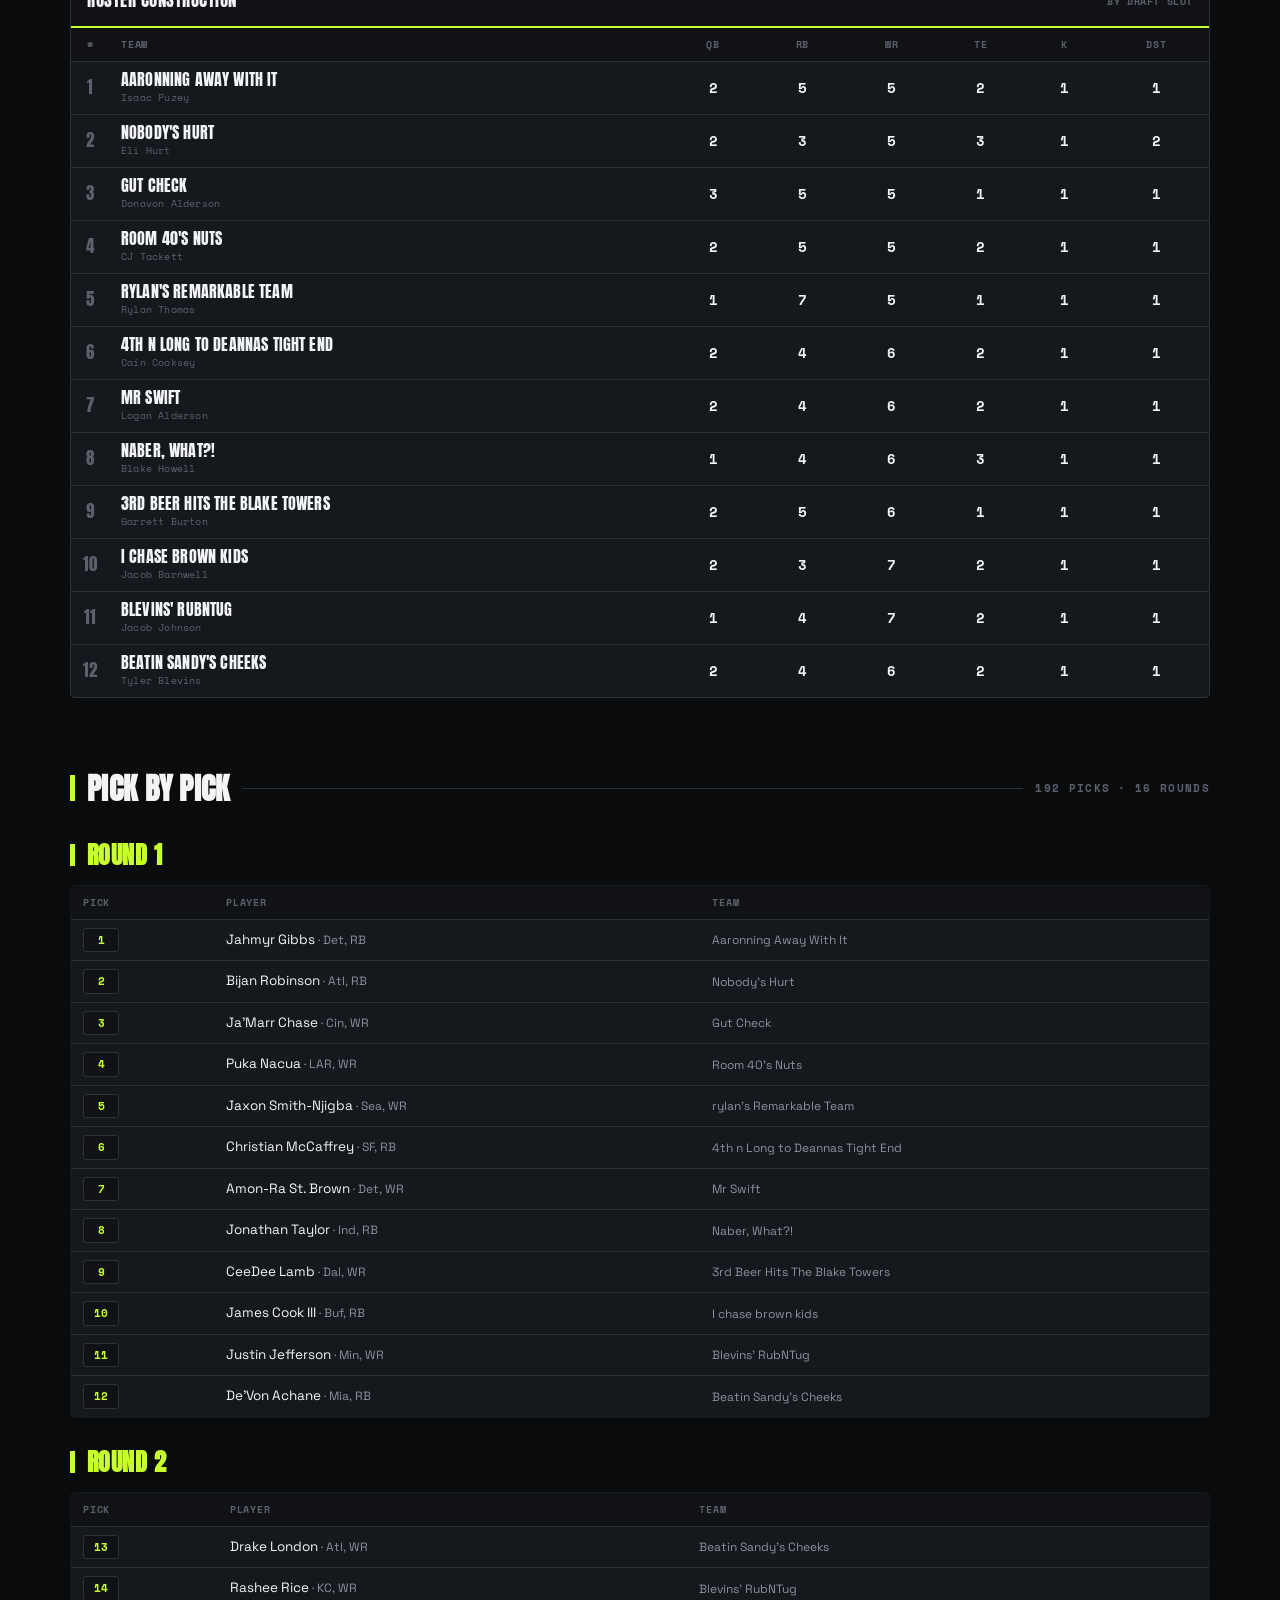
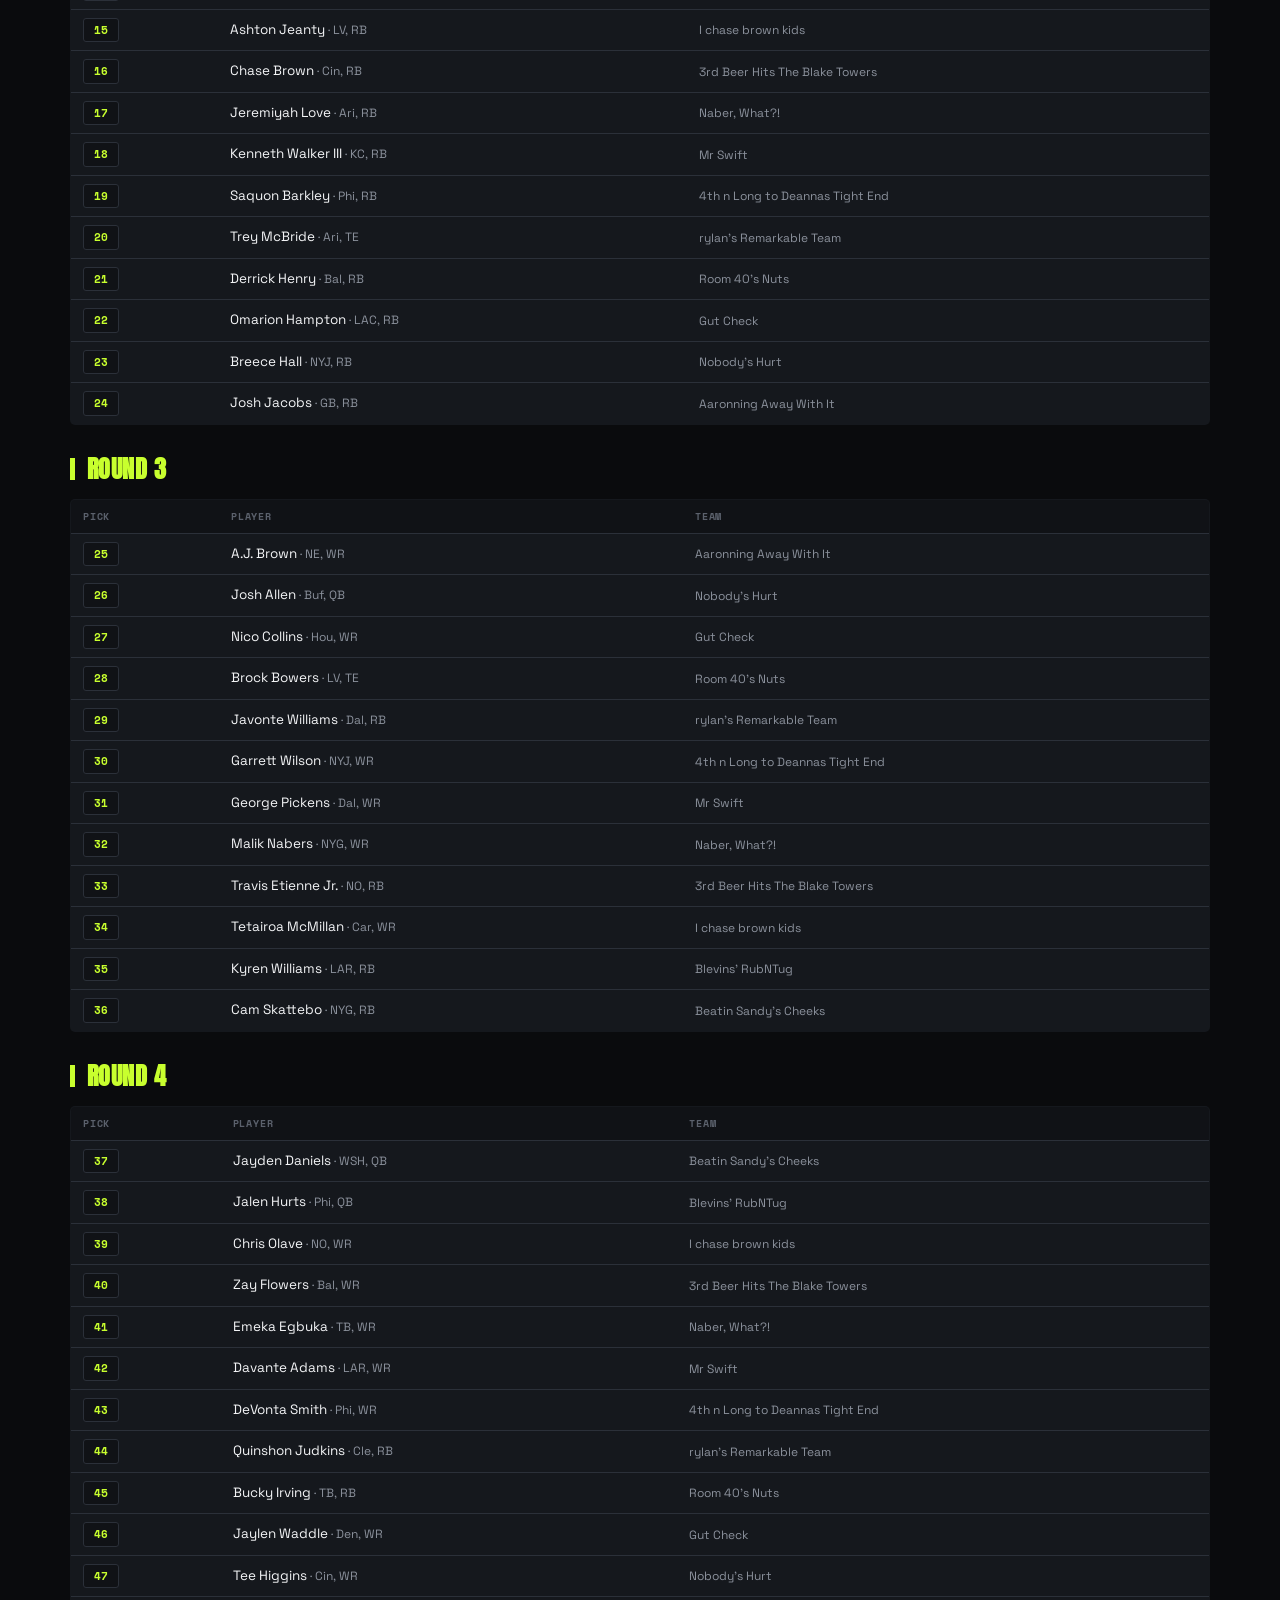
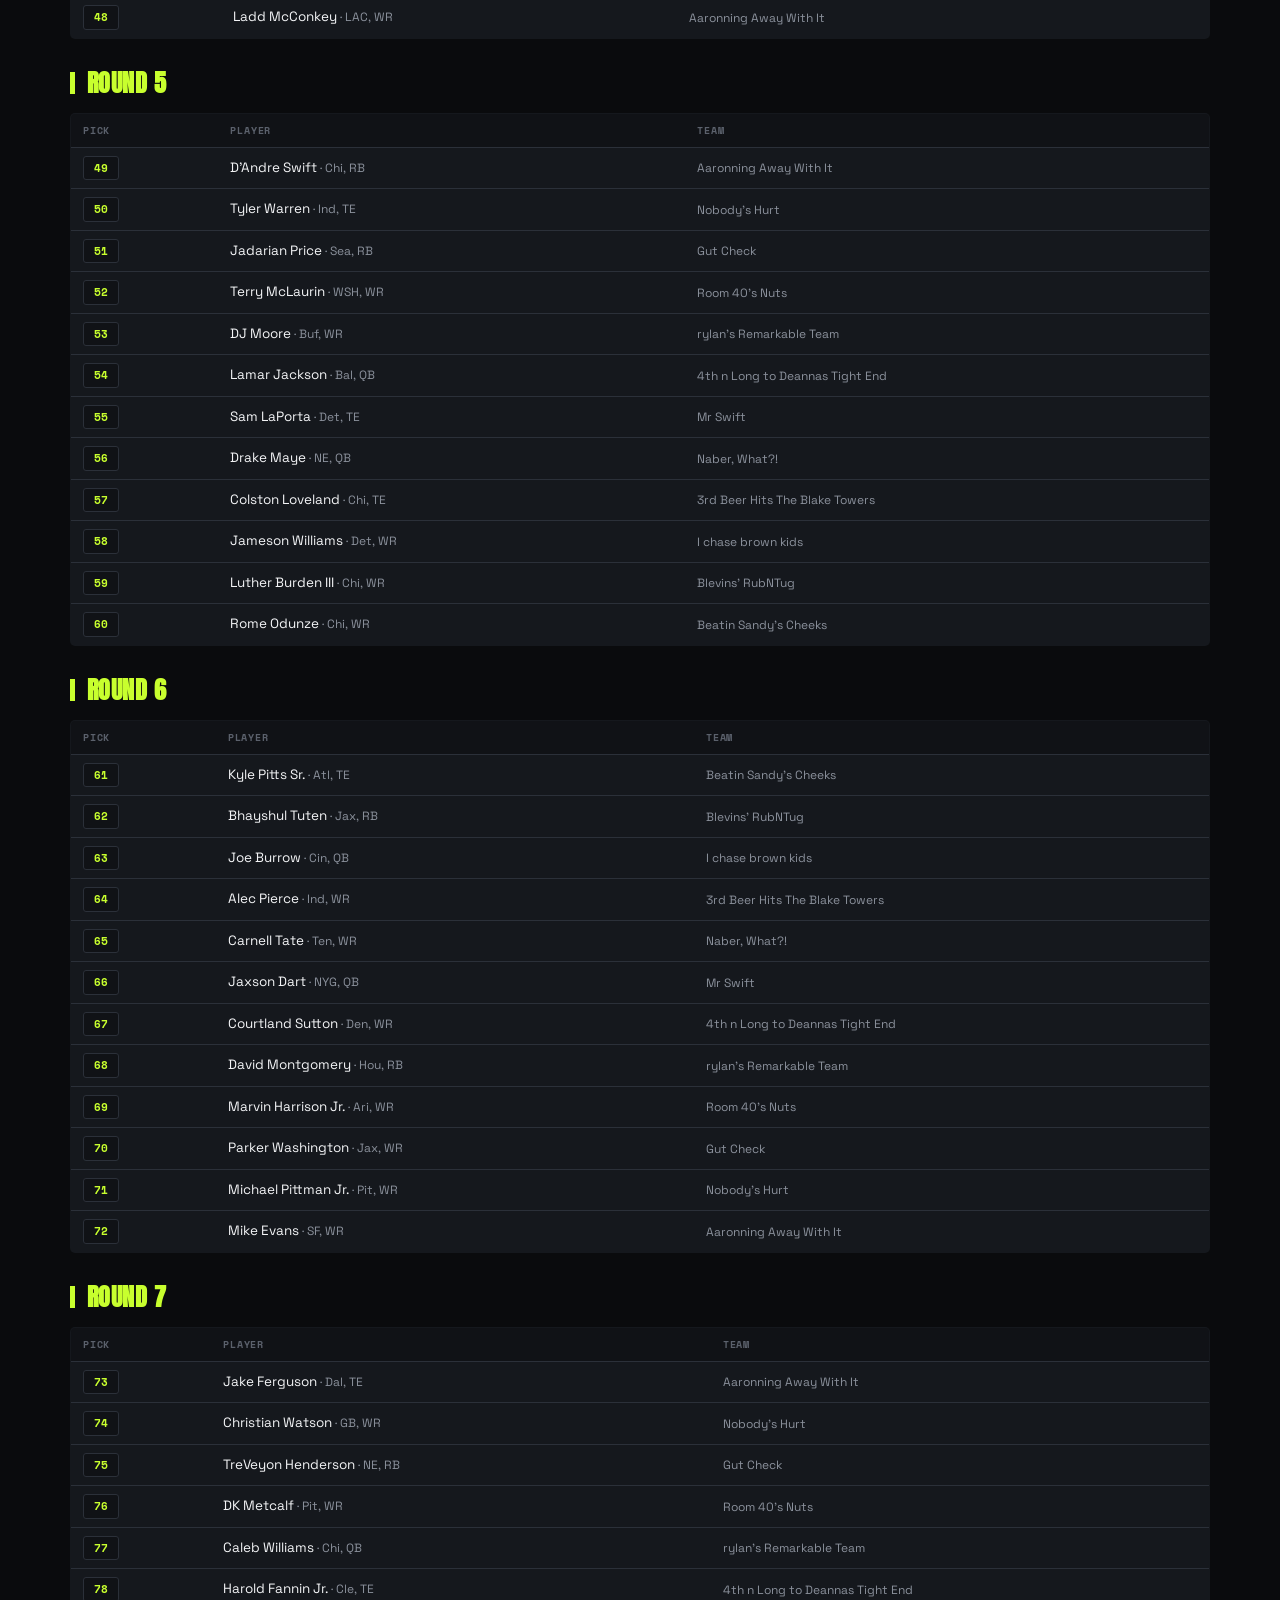
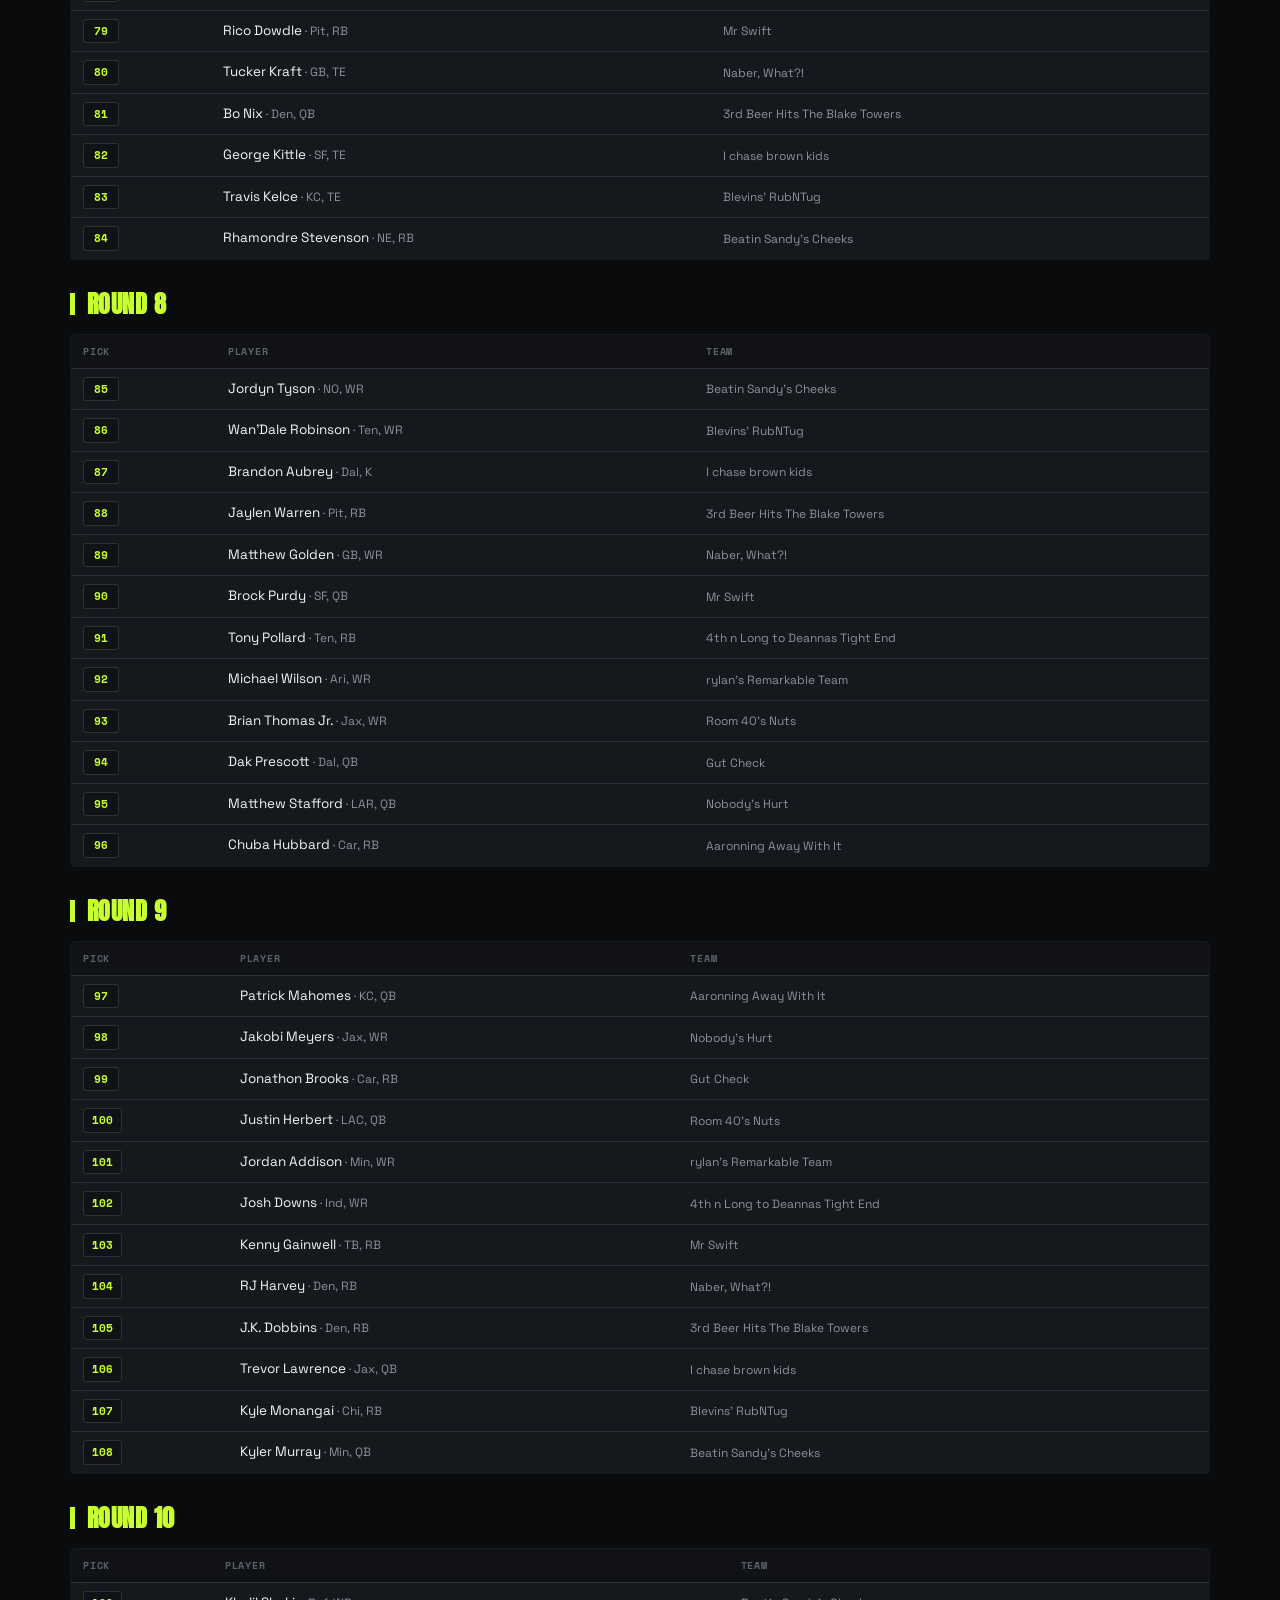
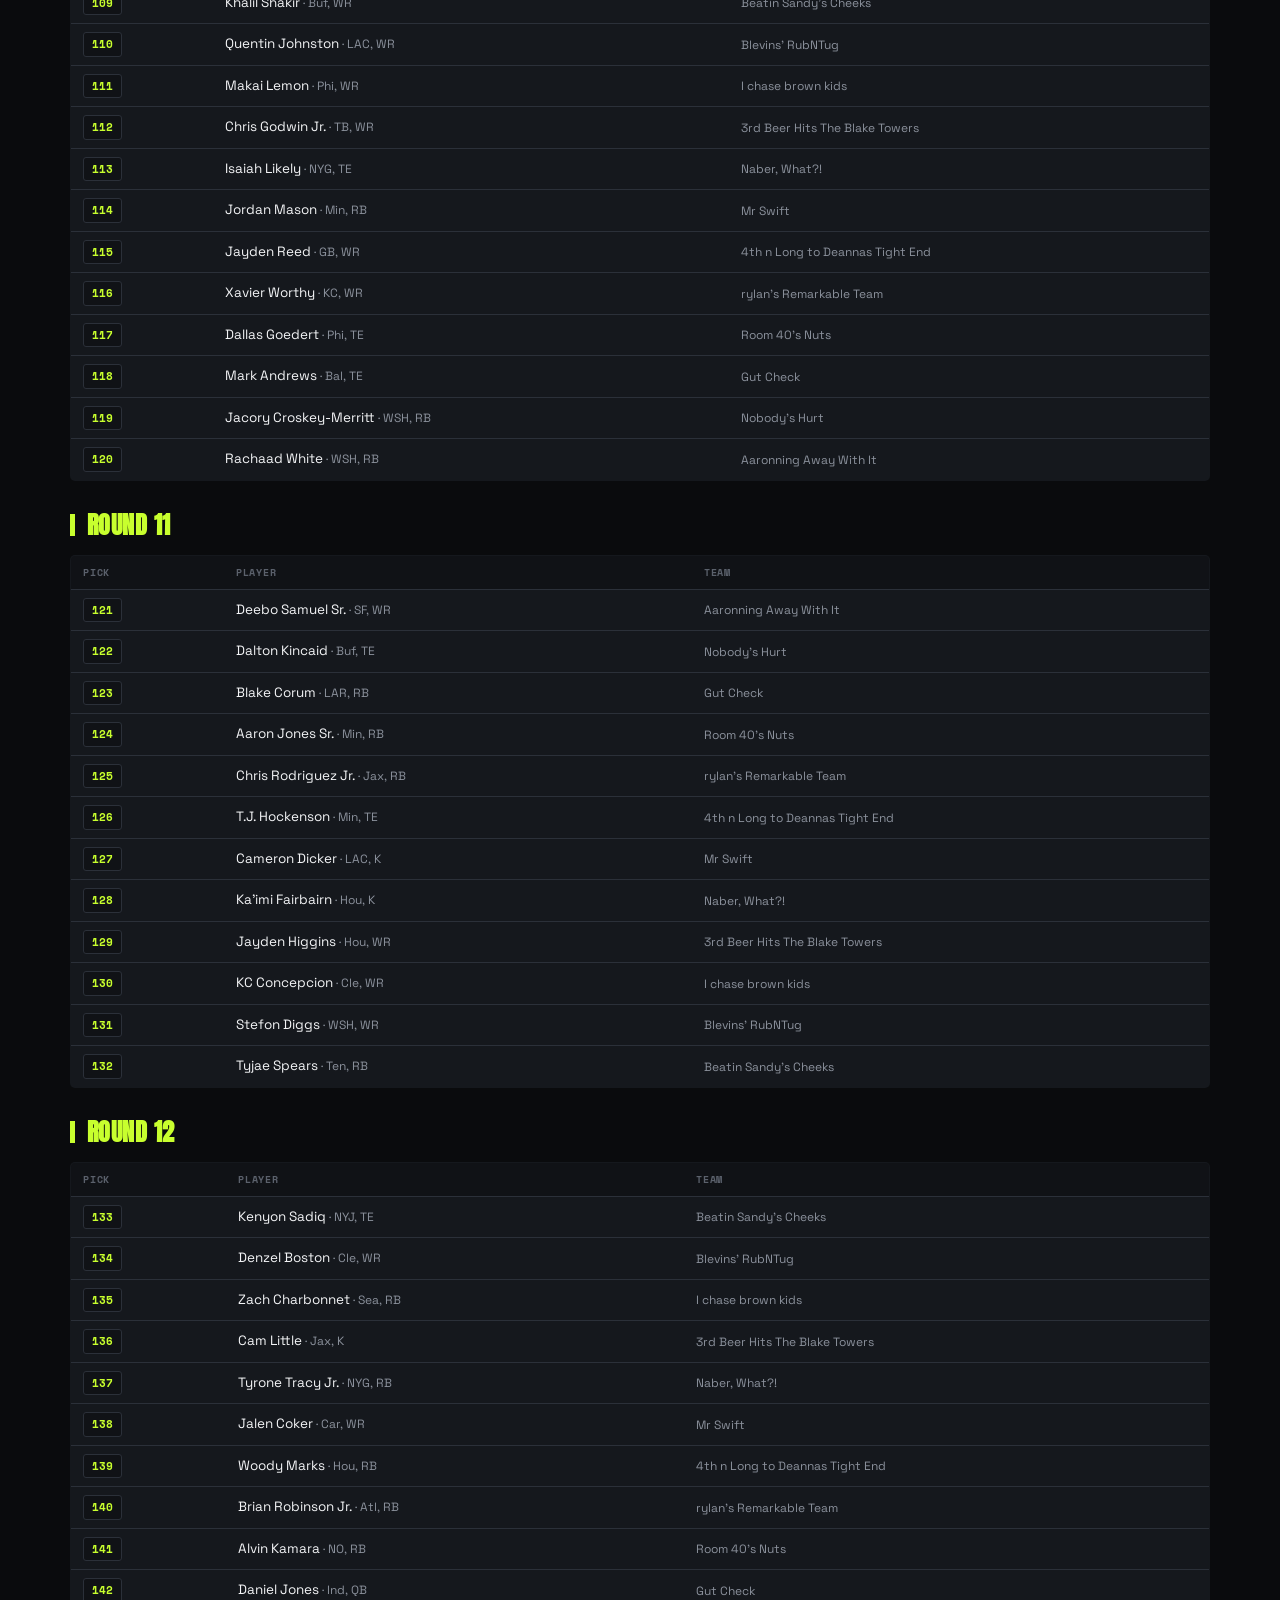
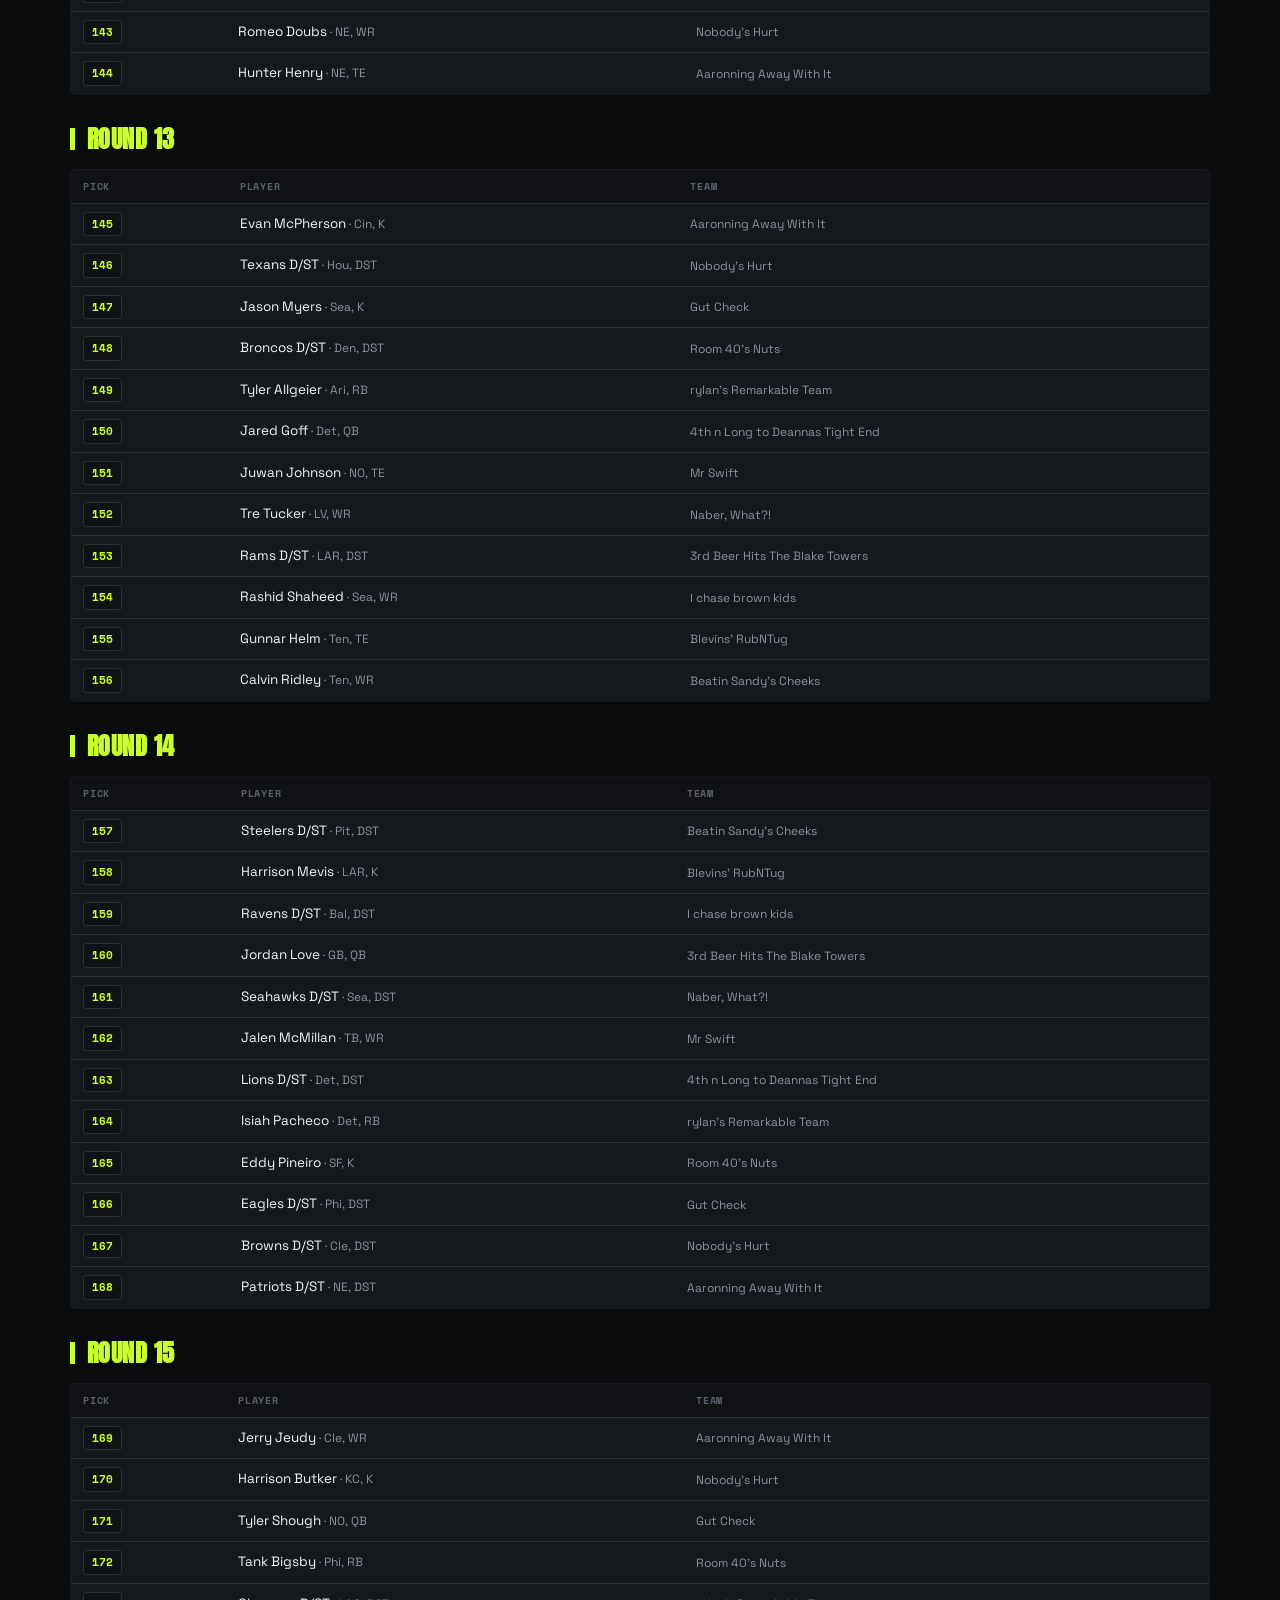
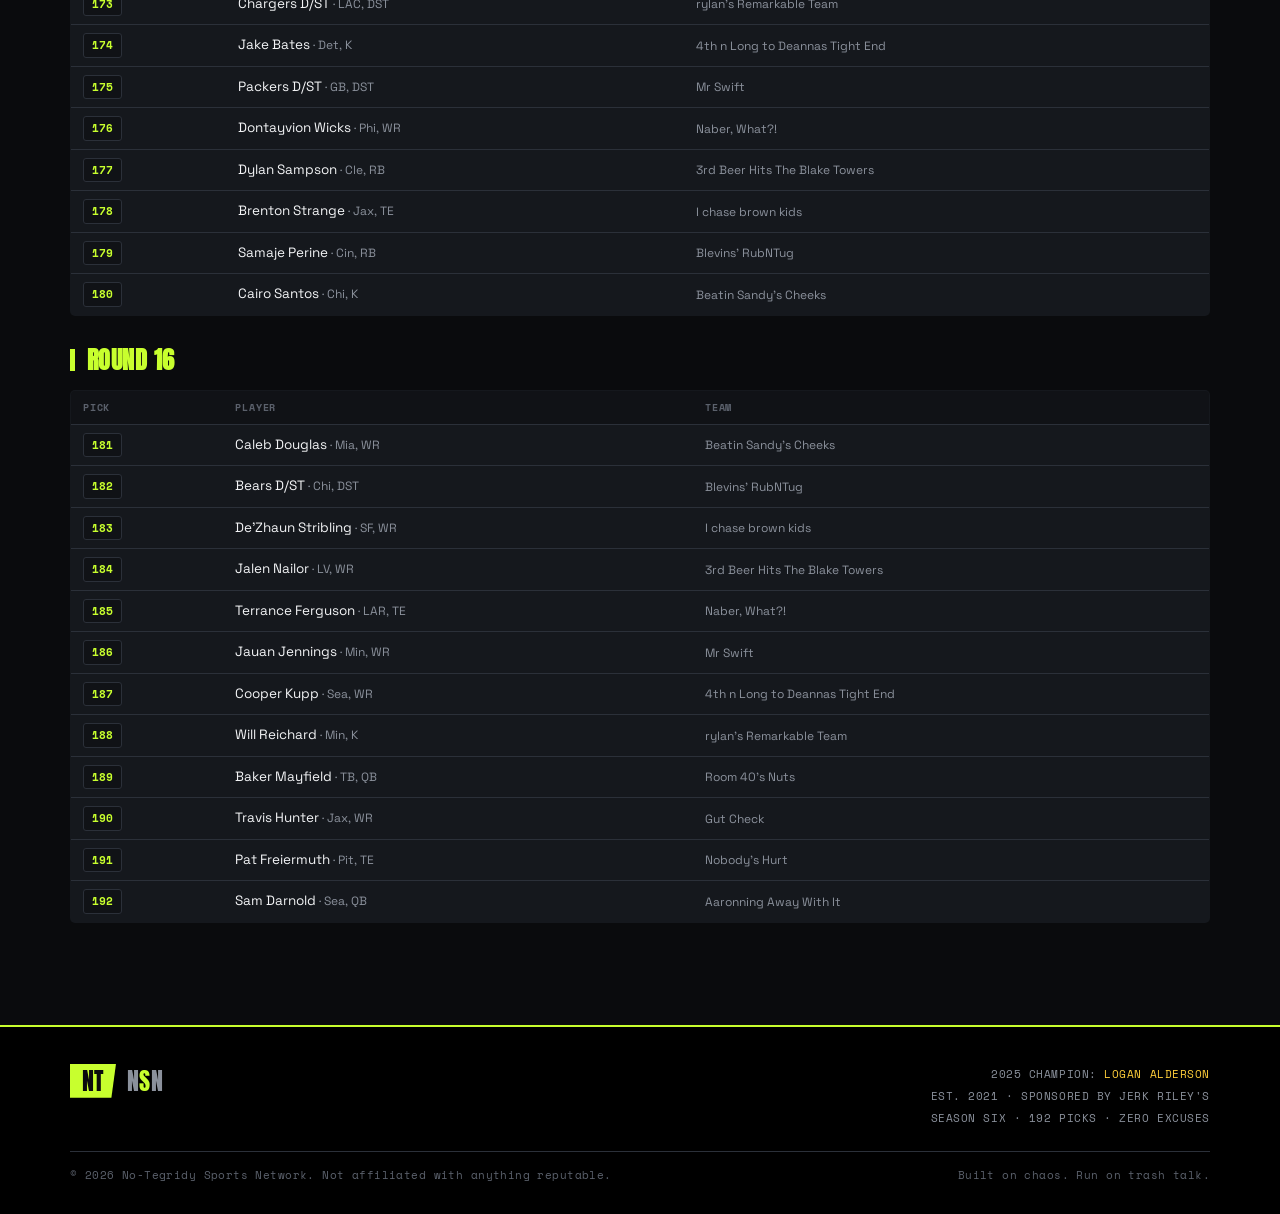
==== commit 7bc27cab: "Correct punishment rules, confirm Mr Swift and the commish Applies the league's corrections ahead of" ====
--- a/draft-2026.html
+++ b/draft-2026.html
@@ -316,7 +316,7 @@
         <article class="draft-team reveal" id="t-rrt">
             <div class="draft-team-head">
                 <h3>rylan's Remarkable Team</h3>
-                <span class="owner">Rylan Thomas · 2025 Toilet Bowl · Slot 5</span>
+                <span class="owner">Rylan Thomas · 2025 Last Place · Slot 5</span>
             </div>
             <div class="pick-grid">
                 <div class="pick"><span class="pn">1</span><span class="pl">Jaxon Smith-Njigba<span class="pos">Sea · WR</span></span></div>
@@ -365,7 +365,7 @@
 
         <article class="draft-team reveal" id="t-mps">
             <div class="draft-team-head">
-                <h3>Mr Swfit</h3>
+                <h3>Mr Swift</h3>
                 <span class="owner">Logan Alderson · Defending Champion · Slot 7</span>
             </div>
             <div class="pick-grid">
@@ -537,7 +537,7 @@
                         <tr><td class="rk">4</td><td><div class="team">Room 40's Nuts</div><div class="own">CJ Tackett</div></td><td class="num c">2</td><td class="num c">5</td><td class="num c">5</td><td class="num c">2</td><td class="num c">1</td><td class="num c">1</td></tr>
                         <tr><td class="rk">5</td><td><div class="team">rylan's Remarkable Team</div><div class="own">Rylan Thomas</div></td><td class="num c">1</td><td class="num c">7</td><td class="num c">5</td><td class="num c">1</td><td class="num c">1</td><td class="num c">1</td></tr>
                         <tr><td class="rk">6</td><td><div class="team">4th n Long to Deannas Tight End</div><div class="own">Cain Cooksey</div></td><td class="num c">2</td><td class="num c">4</td><td class="num c">6</td><td class="num c">2</td><td class="num c">1</td><td class="num c">1</td></tr>
-                        <tr><td class="rk">7</td><td><div class="team">Mr Swfit</div><div class="own">Logan Alderson</div></td><td class="num c">2</td><td class="num c">4</td><td class="num c">6</td><td class="num c">2</td><td class="num c">1</td><td class="num c">1</td></tr>
+                        <tr><td class="rk">7</td><td><div class="team">Mr Swift</div><div class="own">Logan Alderson</div></td><td class="num c">2</td><td class="num c">4</td><td class="num c">6</td><td class="num c">2</td><td class="num c">1</td><td class="num c">1</td></tr>
                         <tr><td class="rk">8</td><td><div class="team">Naber, What?!</div><div class="own">Blake Howell</div></td><td class="num c">1</td><td class="num c">4</td><td class="num c">6</td><td class="num c">3</td><td class="num c">1</td><td class="num c">1</td></tr>
                         <tr><td class="rk">9</td><td><div class="team">3rd Beer Hits The Blake Towers</div><div class="own">Garrett Burton</div></td><td class="num c">2</td><td class="num c">5</td><td class="num c">6</td><td class="num c">1</td><td class="num c">1</td><td class="num c">1</td></tr>
                         <tr><td class="rk">10</td><td><div class="team">I chase brown kids</div><div class="own">Jacob Barnwell</div></td><td class="num c">2</td><td class="num c">3</td><td class="num c">7</td><td class="num c">2</td><td class="num c">1</td><td class="num c">1</td></tr>
@@ -569,7 +569,7 @@
                 <tr><td><span class="pn">4</span></td><td>Puka Nacua <span class="team-c">· LAR, WR</span></td><td class="team-c">Room 40's Nuts</td></tr>
                 <tr><td><span class="pn">5</span></td><td>Jaxon Smith-Njigba <span class="team-c">· Sea, WR</span></td><td class="team-c">rylan's Remarkable Team</td></tr>
                 <tr><td><span class="pn">6</span></td><td>Christian McCaffrey <span class="team-c">· SF, RB</span></td><td class="team-c">4th n Long to Deannas Tight End</td></tr>
-                <tr><td><span class="pn">7</span></td><td>Amon-Ra St. Brown <span class="team-c">· Det, WR</span></td><td class="team-c">Mr Swfit</td></tr>
+                <tr><td><span class="pn">7</span></td><td>Amon-Ra St. Brown <span class="team-c">· Det, WR</span></td><td class="team-c">Mr Swift</td></tr>
                 <tr><td><span class="pn">8</span></td><td>Jonathan Taylor <span class="team-c">· Ind, RB</span></td><td class="team-c">Naber, What?!</td></tr>
                 <tr><td><span class="pn">9</span></td><td>CeeDee Lamb <span class="team-c">· Dal, WR</span></td><td class="team-c">3rd Beer Hits The Blake Towers</td></tr>
                 <tr><td><span class="pn">10</span></td><td>James Cook III <span class="team-c">· Buf, RB</span></td><td class="team-c">I chase brown kids</td></tr>
@@ -587,7 +587,7 @@
                 <tr><td><span class="pn">15</span></td><td>Ashton Jeanty <span class="team-c">· LV, RB</span></td><td class="team-c">I chase brown kids</td></tr>
                 <tr><td><span class="pn">16</span></td><td>Chase Brown <span class="team-c">· Cin, RB</span></td><td class="team-c">3rd Beer Hits The Blake Towers</td></tr>
                 <tr><td><span class="pn">17</span></td><td>Jeremiyah Love <span class="team-c">· Ari, RB</span></td><td class="team-c">Naber, What?!</td></tr>
-                <tr><td><span class="pn">18</span></td><td>Kenneth Walker III <span class="team-c">· KC, RB</span></td><td class="team-c">Mr Swfit</td></tr>
+                <tr><td><span class="pn">18</span></td><td>Kenneth Walker III <span class="team-c">· KC, RB</span></td><td class="team-c">Mr Swift</td></tr>
                 <tr><td><span class="pn">19</span></td><td>Saquon Barkley <span class="team-c">· Phi, RB</span></td><td class="team-c">4th n Long to Deannas Tight End</td></tr>
                 <tr><td><span class="pn">20</span></td><td>Trey McBride <span class="team-c">· Ari, TE</span></td><td class="team-c">rylan's Remarkable Team</td></tr>
                 <tr><td><span class="pn">21</span></td><td>Derrick Henry <span class="team-c">· Bal, RB</span></td><td class="team-c">Room 40's Nuts</td></tr>
@@ -607,7 +607,7 @@
                 <tr><td><span class="pn">28</span></td><td>Brock Bowers <span class="team-c">· LV, TE</span></td><td class="team-c">Room 40's Nuts</td></tr>
                 <tr><td><span class="pn">29</span></td><td>Javonte Williams <span class="team-c">· Dal, RB</span></td><td class="team-c">rylan's Remarkable Team</td></tr>
                 <tr><td><span class="pn">30</span></td><td>Garrett Wilson <span class="team-c">· NYJ, WR</span></td><td class="team-c">4th n Long to Deannas Tight End</td></tr>
-                <tr><td><span class="pn">31</span></td><td>George Pickens <span class="team-c">· Dal, WR</span></td><td class="team-c">Mr Swfit</td></tr>
+                <tr><td><span class="pn">31</span></td><td>George Pickens <span class="team-c">· Dal, WR</span></td><td class="team-c">Mr Swift</td></tr>
                 <tr><td><span class="pn">32</span></td><td>Malik Nabers <span class="team-c">· NYG, WR</span></td><td class="team-c">Naber, What?!</td></tr>
                 <tr><td><span class="pn">33</span></td><td>Travis Etienne Jr. <span class="team-c">· NO, RB</span></td><td class="team-c">3rd Beer Hits The Blake Towers</td></tr>
                 <tr><td><span class="pn">34</span></td><td>Tetairoa McMillan <span class="team-c">· Car, WR</span></td><td class="team-c">I chase brown kids</td></tr>
@@ -625,7 +625,7 @@
                 <tr><td><span class="pn">39</span></td><td>Chris Olave <span class="team-c">· NO, WR</span></td><td class="team-c">I chase brown kids</td></tr>
                 <tr><td><span class="pn">40</span></td><td>Zay Flowers <span class="team-c">· Bal, WR</span></td><td class="team-c">3rd Beer Hits The Blake Towers</td></tr>
                 <tr><td><span class="pn">41</span></td><td>Emeka Egbuka <span class="team-c">· TB, WR</span></td><td class="team-c">Naber, What?!</td></tr>
-                <tr><td><span class="pn">42</span></td><td>Davante Adams <span class="team-c">· LAR, WR</span></td><td class="team-c">Mr Swfit</td></tr>
+                <tr><td><span class="pn">42</span></td><td>Davante Adams <span class="team-c">· LAR, WR</span></td><td class="team-c">Mr Swift</td></tr>
                 <tr><td><span class="pn">43</span></td><td>DeVonta Smith <span class="team-c">· Phi, WR</span></td><td class="team-c">4th n Long to Deannas Tight End</td></tr>
                 <tr><td><span class="pn">44</span></td><td>Quinshon Judkins <span class="team-c">· Cle, RB</span></td><td class="team-c">rylan's Remarkable Team</td></tr>
                 <tr><td><span class="pn">45</span></td><td>Bucky Irving <span class="team-c">· TB, RB</span></td><td class="team-c">Room 40's Nuts</td></tr>
@@ -645,7 +645,7 @@
                 <tr><td><span class="pn">52</span></td><td>Terry McLaurin <span class="team-c">· WSH, WR</span></td><td class="team-c">Room 40's Nuts</td></tr>
                 <tr><td><span class="pn">53</span></td><td>DJ Moore <span class="team-c">· Buf, WR</span></td><td class="team-c">rylan's Remarkable Team</td></tr>
                 <tr><td><span class="pn">54</span></td><td>Lamar Jackson <span class="team-c">· Bal, QB</span></td><td class="team-c">4th n Long to Deannas Tight End</td></tr>
-                <tr><td><span class="pn">55</span></td><td>Sam LaPorta <span class="team-c">· Det, TE</span></td><td class="team-c">Mr Swfit</td></tr>
+                <tr><td><span class="pn">55</span></td><td>Sam LaPorta <span class="team-c">· Det, TE</span></td><td class="team-c">Mr Swift</td></tr>
                 <tr><td><span class="pn">56</span></td><td>Drake Maye <span class="team-c">· NE, QB</span></td><td class="team-c">Naber, What?!</td></tr>
                 <tr><td><span class="pn">57</span></td><td>Colston Loveland <span class="team-c">· Chi, TE</span></td><td class="team-c">3rd Beer Hits The Blake Towers</td></tr>
                 <tr><td><span class="pn">58</span></td><td>Jameson Williams <span class="team-c">· Det, WR</span></td><td class="team-c">I chase brown kids</td></tr>
@@ -663,7 +663,7 @@
                 <tr><td><span class="pn">63</span></td><td>Joe Burrow <span class="team-c">· Cin, QB</span></td><td class="team-c">I chase brown kids</td></tr>
                 <tr><td><span class="pn">64</span></td><td>Alec Pierce <span class="team-c">· Ind, WR</span></td><td class="team-c">3rd Beer Hits The Blake Towers</td></tr>
                 <tr><td><span class="pn">65</span></td><td>Carnell Tate <span class="team-c">· Ten, WR</span></td><td class="team-c">Naber, What?!</td></tr>
-                <tr><td><span class="pn">66</span></td><td>Jaxson Dart <span class="team-c">· NYG, QB</span></td><td class="team-c">Mr Swfit</td></tr>
+                <tr><td><span class="pn">66</span></td><td>Jaxson Dart <span class="team-c">· NYG, QB</span></td><td class="team-c">Mr Swift</td></tr>
                 <tr><td><span class="pn">67</span></td><td>Courtland Sutton <span class="team-c">· Den, WR</span></td><td class="team-c">4th n Long to Deannas Tight End</td></tr>
                 <tr><td><span class="pn">68</span></td><td>David Montgomery <span class="team-c">· Hou, RB</span></td><td class="team-c">rylan's Remarkable Team</td></tr>
                 <tr><td><span class="pn">69</span></td><td>Marvin Harrison Jr. <span class="team-c">· Ari, WR</span></td><td class="team-c">Room 40's Nuts</td></tr>
@@ -683,7 +683,7 @@
                 <tr><td><span class="pn">76</span></td><td>DK Metcalf <span class="team-c">· Pit, WR</span></td><td class="team-c">Room 40's Nuts</td></tr>
                 <tr><td><span class="pn">77</span></td><td>Caleb Williams <span class="team-c">· Chi, QB</span></td><td class="team-c">rylan's Remarkable Team</td></tr>
                 <tr><td><span class="pn">78</span></td><td>Harold Fannin Jr. <span class="team-c">· Cle, TE</span></td><td class="team-c">4th n Long to Deannas Tight End</td></tr>
-                <tr><td><span class="pn">79</span></td><td>Rico Dowdle <span class="team-c">· Pit, RB</span></td><td class="team-c">Mr Swfit</td></tr>
+                <tr><td><span class="pn">79</span></td><td>Rico Dowdle <span class="team-c">· Pit, RB</span></td><td class="team-c">Mr Swift</td></tr>
                 <tr><td><span class="pn">80</span></td><td>Tucker Kraft <span class="team-c">· GB, TE</span></td><td class="team-c">Naber, What?!</td></tr>
                 <tr><td><span class="pn">81</span></td><td>Bo Nix <span class="team-c">· Den, QB</span></td><td class="team-c">3rd Beer Hits The Blake Towers</td></tr>
                 <tr><td><span class="pn">82</span></td><td>George Kittle <span class="team-c">· SF, TE</span></td><td class="team-c">I chase brown kids</td></tr>
@@ -701,7 +701,7 @@
                 <tr><td><span class="pn">87</span></td><td>Brandon Aubrey <span class="team-c">· Dal, K</span></td><td class="team-c">I chase brown kids</td></tr>
                 <tr><td><span class="pn">88</span></td><td>Jaylen Warren <span class="team-c">· Pit, RB</span></td><td class="team-c">3rd Beer Hits The Blake Towers</td></tr>
                 <tr><td><span class="pn">89</span></td><td>Matthew Golden <span class="team-c">· GB, WR</span></td><td class="team-c">Naber, What?!</td></tr>
-                <tr><td><span class="pn">90</span></td><td>Brock Purdy <span class="team-c">· SF, QB</span></td><td class="team-c">Mr Swfit</td></tr>
+                <tr><td><span class="pn">90</span></td><td>Brock Purdy <span class="team-c">· SF, QB</span></td><td class="team-c">Mr Swift</td></tr>
                 <tr><td><span class="pn">91</span></td><td>Tony Pollard <span class="team-c">· Ten, RB</span></td><td class="team-c">4th n Long to Deannas Tight End</td></tr>
                 <tr><td><span class="pn">92</span></td><td>Michael Wilson <span class="team-c">· Ari, WR</span></td><td class="team-c">rylan's Remarkable Team</td></tr>
                 <tr><td><span class="pn">93</span></td><td>Brian Thomas Jr. <span class="team-c">· Jax, WR</span></td><td class="team-c">Room 40's Nuts</td></tr>
@@ -721,7 +721,7 @@
                 <tr><td><span class="pn">100</span></td><td>Justin Herbert <span class="team-c">· LAC, QB</span></td><td class="team-c">Room 40's Nuts</td></tr>
                 <tr><td><span class="pn">101</span></td><td>Jordan Addison <span class="team-c">· Min, WR</span></td><td class="team-c">rylan's Remarkable Team</td></tr>
                 <tr><td><span class="pn">102</span></td><td>Josh Downs <span class="team-c">· Ind, WR</span></td><td class="team-c">4th n Long to Deannas Tight End</td></tr>
-                <tr><td><span class="pn">103</span></td><td>Kenny Gainwell <span class="team-c">· TB, RB</span></td><td class="team-c">Mr Swfit</td></tr>
+                <tr><td><span class="pn">103</span></td><td>Kenny Gainwell <span class="team-c">· TB, RB</span></td><td class="team-c">Mr Swift</td></tr>
                 <tr><td><span class="pn">104</span></td><td>RJ Harvey <span class="team-c">· Den, RB</span></td><td class="team-c">Naber, What?!</td></tr>
                 <tr><td><span class="pn">105</span></td><td>J.K. Dobbins <span class="team-c">· Den, RB</span></td><td class="team-c">3rd Beer Hits The Blake Towers</td></tr>
                 <tr><td><span class="pn">106</span></td><td>Trevor Lawrence <span class="team-c">· Jax, QB</span></td><td class="team-c">I chase brown kids</td></tr>
@@ -739,7 +739,7 @@
                 <tr><td><span class="pn">111</span></td><td>Makai Lemon <span class="team-c">· Phi, WR</span></td><td class="team-c">I chase brown kids</td></tr>
                 <tr><td><span class="pn">112</span></td><td>Chris Godwin Jr. <span class="team-c">· TB, WR</span></td><td class="team-c">3rd Beer Hits The Blake Towers</td></tr>
                 <tr><td><span class="pn">113</span></td><td>Isaiah Likely <span class="team-c">· NYG, TE</span></td><td class="team-c">Naber, What?!</td></tr>
-                <tr><td><span class="pn">114</span></td><td>Jordan Mason <span class="team-c">· Min, RB</span></td><td class="team-c">Mr Swfit</td></tr>
+                <tr><td><span class="pn">114</span></td><td>Jordan Mason <span class="team-c">· Min, RB</span></td><td class="team-c">Mr Swift</td></tr>
                 <tr><td><span class="pn">115</span></td><td>Jayden Reed <span class="team-c">· GB, WR</span></td><td class="team-c">4th n Long to Deannas Tight End</td></tr>
                 <tr><td><span class="pn">116</span></td><td>Xavier Worthy <span class="team-c">· KC, WR</span></td><td class="team-c">rylan's Remarkable Team</td></tr>
                 <tr><td><span class="pn">117</span></td><td>Dallas Goedert <span class="team-c">· Phi, TE</span></td><td class="team-c">Room 40's Nuts</td></tr>
@@ -759,7 +759,7 @@
                 <tr><td><span class="pn">124</span></td><td>Aaron Jones Sr. <span class="team-c">· Min, RB</span></td><td class="team-c">Room 40's Nuts</td></tr>
                 <tr><td><span class="pn">125</span></td><td>Chris Rodriguez Jr. <span class="team-c">· Jax, RB</span></td><td class="team-c">rylan's Remarkable Team</td></tr>
                 <tr><td><span class="pn">126</span></td><td>T.J. Hockenson <span class="team-c">· Min, TE</span></td><td class="team-c">4th n Long to Deannas Tight End</td></tr>
-                <tr><td><span class="pn">127</span></td><td>Cameron Dicker <span class="team-c">· LAC, K</span></td><td class="team-c">Mr Swfit</td></tr>
+                <tr><td><span class="pn">127</span></td><td>Cameron Dicker <span class="team-c">· LAC, K</span></td><td class="team-c">Mr Swift</td></tr>
                 <tr><td><span class="pn">128</span></td><td>Ka'imi Fairbairn <span class="team-c">· Hou, K</span></td><td class="team-c">Naber, What?!</td></tr>
                 <tr><td><span class="pn">129</span></td><td>Jayden Higgins <span class="team-c">· Hou, WR</span></td><td class="team-c">3rd Beer Hits The Blake Towers</td></tr>
                 <tr><td><span class="pn">130</span></td><td>KC Concepcion <span class="team-c">· Cle, WR</span></td><td class="team-c">I chase brown kids</td></tr>
@@ -777,7 +777,7 @@
                 <tr><td><span class="pn">135</span></td><td>Zach Charbonnet <span class="team-c">· Sea, RB</span></td><td class="team-c">I chase brown kids</td></tr>
                 <tr><td><span class="pn">136</span></td><td>Cam Little <span class="team-c">· Jax, K</span></td><td class="team-c">3rd Beer Hits The Blake Towers</td></tr>
                 <tr><td><span class="pn">137</span></td><td>Tyrone Tracy Jr. <span class="team-c">· NYG, RB</span></td><td class="team-c">Naber, What?!</td></tr>
-                <tr><td><span class="pn">138</span></td><td>Jalen Coker <span class="team-c">· Car, WR</span></td><td class="team-c">Mr Swfit</td></tr>
+                <tr><td><span class="pn">138</span></td><td>Jalen Coker <span class="team-c">· Car, WR</span></td><td class="team-c">Mr Swift</td></tr>
                 <tr><td><span class="pn">139</span></td><td>Woody Marks <span class="team-c">· Hou, RB</span></td><td class="team-c">4th n Long to Deannas Tight End</td></tr>
                 <tr><td><span class="pn">140</span></td><td>Brian Robinson Jr. <span class="team-c">· Atl, RB</span></td><td class="team-c">rylan's Remarkable Team</td></tr>
                 <tr><td><span class="pn">141</span></td><td>Alvin Kamara <span class="team-c">· NO, RB</span></td><td class="team-c">Room 40's Nuts</td></tr>
@@ -797,7 +797,7 @@
                 <tr><td><span class="pn">148</span></td><td>Broncos D/ST <span class="team-c">· Den, DST</span></td><td class="team-c">Room 40's Nuts</td></tr>
                 <tr><td><span class="pn">149</span></td><td>Tyler Allgeier <span class="team-c">· Ari, RB</span></td><td class="team-c">rylan's Remarkable Team</td></tr>
                 <tr><td><span class="pn">150</span></td><td>Jared Goff <span class="team-c">· Det, QB</span></td><td class="team-c">4th n Long to Deannas Tight End</td></tr>
-                <tr><td><span class="pn">151</span></td><td>Juwan Johnson <span class="team-c">· NO, TE</span></td><td class="team-c">Mr Swfit</td></tr>
+                <tr><td><span class="pn">151</span></td><td>Juwan Johnson <span class="team-c">· NO, TE</span></td><td class="team-c">Mr Swift</td></tr>
                 <tr><td><span class="pn">152</span></td><td>Tre Tucker <span class="team-c">· LV, WR</span></td><td class="team-c">Naber, What?!</td></tr>
                 <tr><td><span class="pn">153</span></td><td>Rams D/ST <span class="team-c">· LAR, DST</span></td><td class="team-c">3rd Beer Hits The Blake Towers</td></tr>
                 <tr><td><span class="pn">154</span></td><td>Rashid Shaheed <span class="team-c">· Sea, WR</span></td><td class="team-c">I chase brown kids</td></tr>
@@ -815,7 +815,7 @@
                 <tr><td><span class="pn">159</span></td><td>Ravens D/ST <span class="team-c">· Bal, DST</span></td><td class="team-c">I chase brown kids</td></tr>
                 <tr><td><span class="pn">160</span></td><td>Jordan Love <span class="team-c">· GB, QB</span></td><td class="team-c">3rd Beer Hits The Blake Towers</td></tr>
                 <tr><td><span class="pn">161</span></td><td>Seahawks D/ST <span class="team-c">· Sea, DST</span></td><td class="team-c">Naber, What?!</td></tr>
-                <tr><td><span class="pn">162</span></td><td>Jalen McMillan <span class="team-c">· TB, WR</span></td><td class="team-c">Mr Swfit</td></tr>
+                <tr><td><span class="pn">162</span></td><td>Jalen McMillan <span class="team-c">· TB, WR</span></td><td class="team-c">Mr Swift</td></tr>
                 <tr><td><span class="pn">163</span></td><td>Lions D/ST <span class="team-c">· Det, DST</span></td><td class="team-c">4th n Long to Deannas Tight End</td></tr>
                 <tr><td><span class="pn">164</span></td><td>Isiah Pacheco <span class="team-c">· Det, RB</span></td><td class="team-c">rylan's Remarkable Team</td></tr>
                 <tr><td><span class="pn">165</span></td><td>Eddy Pineiro <span class="team-c">· SF, K</span></td><td class="team-c">Room 40's Nuts</td></tr>
@@ -835,7 +835,7 @@
                 <tr><td><span class="pn">172</span></td><td>Tank Bigsby <span class="team-c">· Phi, RB</span></td><td class="team-c">Room 40's Nuts</td></tr>
                 <tr><td><span class="pn">173</span></td><td>Chargers D/ST <span class="team-c">· LAC, DST</span></td><td class="team-c">rylan's Remarkable Team</td></tr>
                 <tr><td><span class="pn">174</span></td><td>Jake Bates <span class="team-c">· Det, K</span></td><td class="team-c">4th n Long to Deannas Tight End</td></tr>
-                <tr><td><span class="pn">175</span></td><td>Packers D/ST <span class="team-c">· GB, DST</span></td><td class="team-c">Mr Swfit</td></tr>
+                <tr><td><span class="pn">175</span></td><td>Packers D/ST <span class="team-c">· GB, DST</span></td><td class="team-c">Mr Swift</td></tr>
                 <tr><td><span class="pn">176</span></td><td>Dontayvion Wicks <span class="team-c">· Phi, WR</span></td><td class="team-c">Naber, What?!</td></tr>
                 <tr><td><span class="pn">177</span></td><td>Dylan Sampson <span class="team-c">· Cle, RB</span></td><td class="team-c">3rd Beer Hits The Blake Towers</td></tr>
                 <tr><td><span class="pn">178</span></td><td>Brenton Strange <span class="team-c">· Jax, TE</span></td><td class="team-c">I chase brown kids</td></tr>
@@ -853,7 +853,7 @@
                 <tr><td><span class="pn">183</span></td><td>De'Zhaun Stribling <span class="team-c">· SF, WR</span></td><td class="team-c">I chase brown kids</td></tr>
                 <tr><td><span class="pn">184</span></td><td>Jalen Nailor <span class="team-c">· LV, WR</span></td><td class="team-c">3rd Beer Hits The Blake Towers</td></tr>
                 <tr><td><span class="pn">185</span></td><td>Terrance Ferguson <span class="team-c">· LAR, TE</span></td><td class="team-c">Naber, What?!</td></tr>
-                <tr><td><span class="pn">186</span></td><td>Jauan Jennings <span class="team-c">· Min, WR</span></td><td class="team-c">Mr Swfit</td></tr>
+                <tr><td><span class="pn">186</span></td><td>Jauan Jennings <span class="team-c">· Min, WR</span></td><td class="team-c">Mr Swift</td></tr>
                 <tr><td><span class="pn">187</span></td><td>Cooper Kupp <span class="team-c">· Sea, WR</span></td><td class="team-c">4th n Long to Deannas Tight End</td></tr>
                 <tr><td><span class="pn">188</span></td><td>Will Reichard <span class="team-c">· Min, K</span></td><td class="team-c">rylan's Remarkable Team</td></tr>
                 <tr><td><span class="pn">189</span></td><td>Baker Mayfield <span class="team-c">· TB, QB</span></td><td class="team-c">Room 40's Nuts</td></tr>
